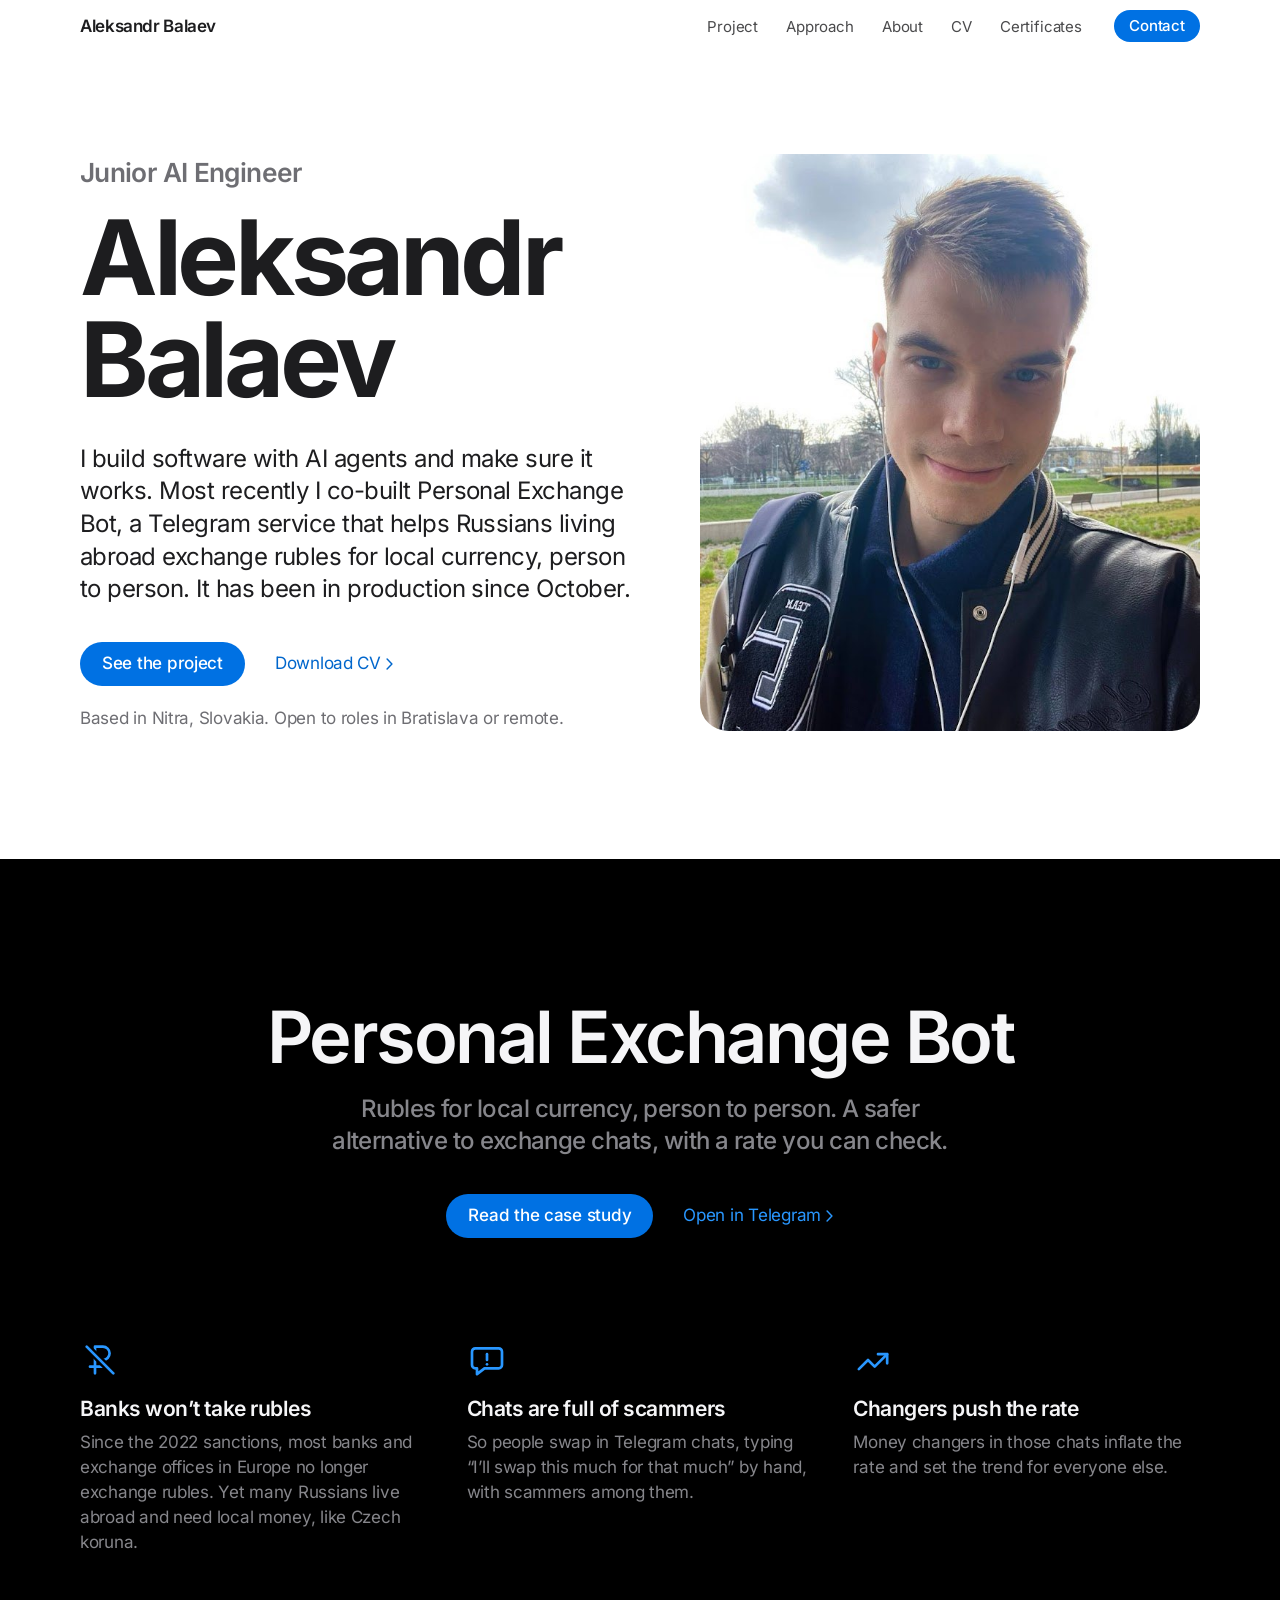
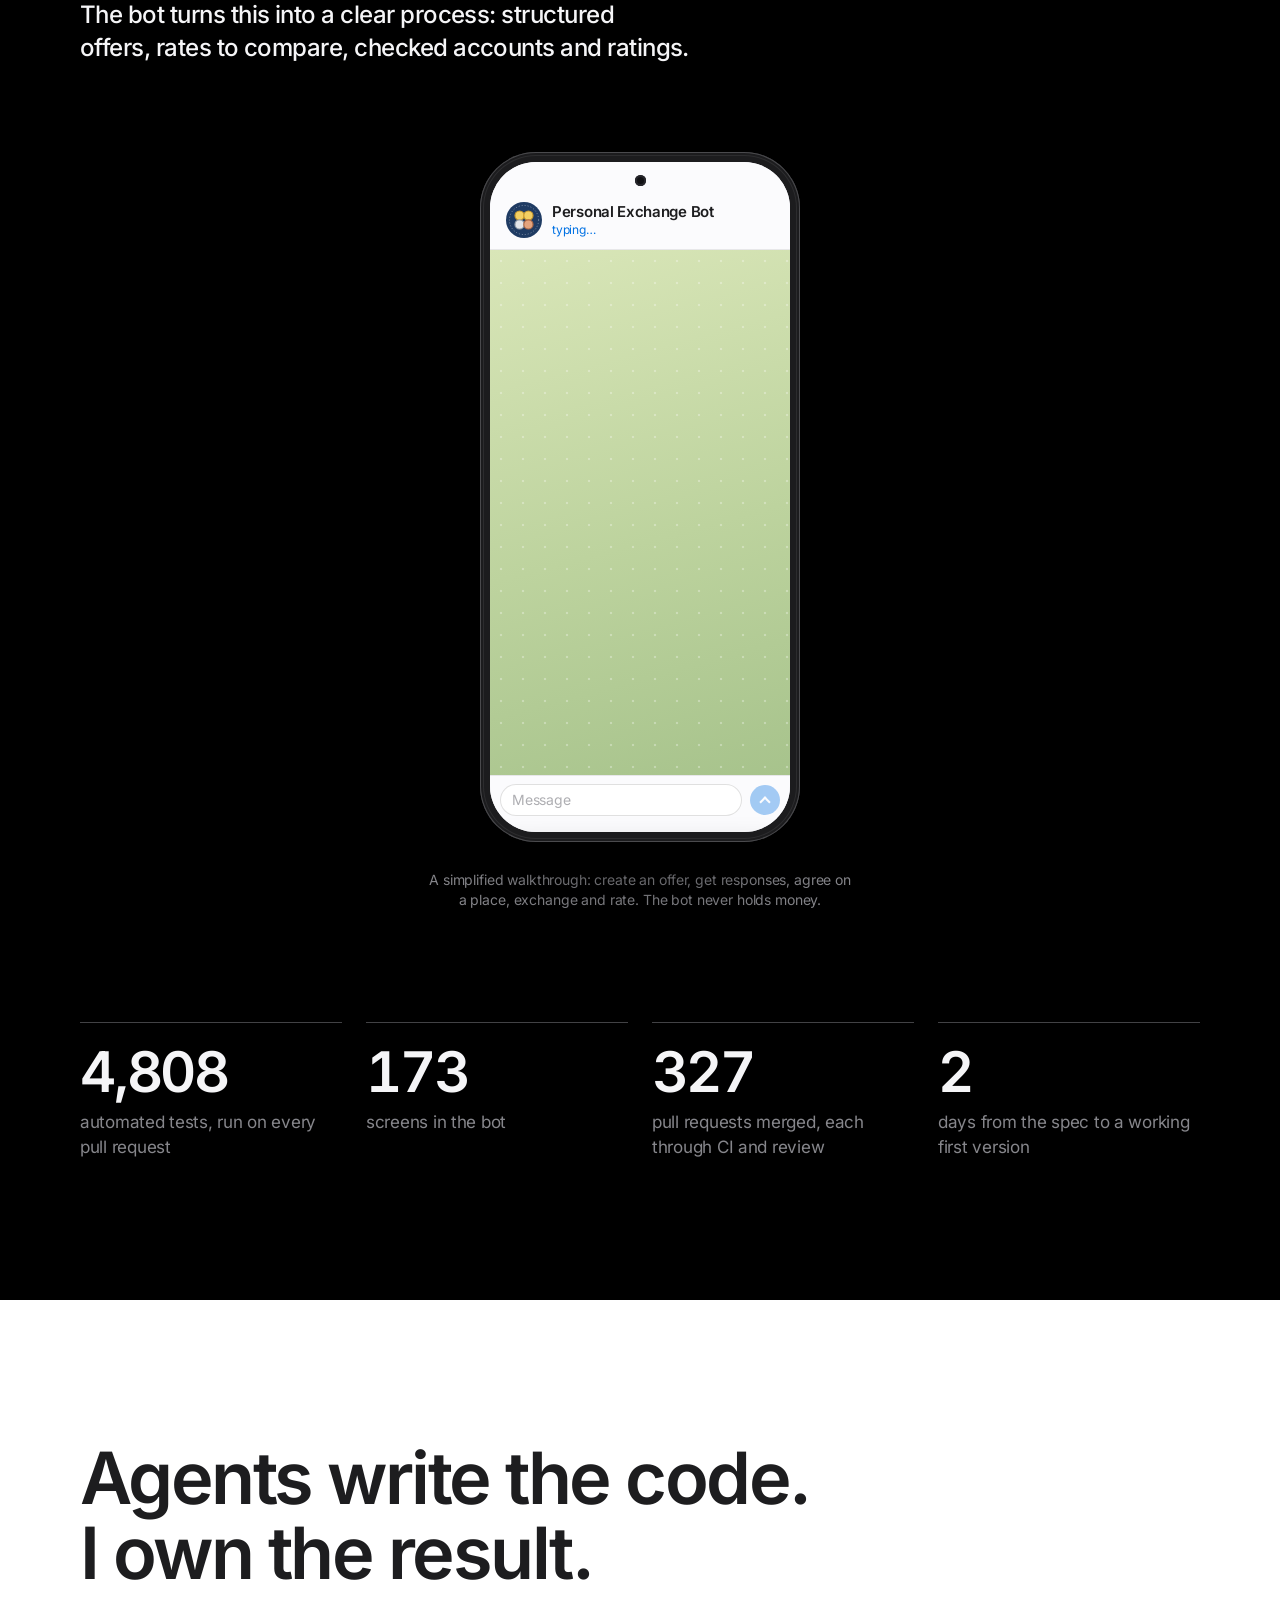
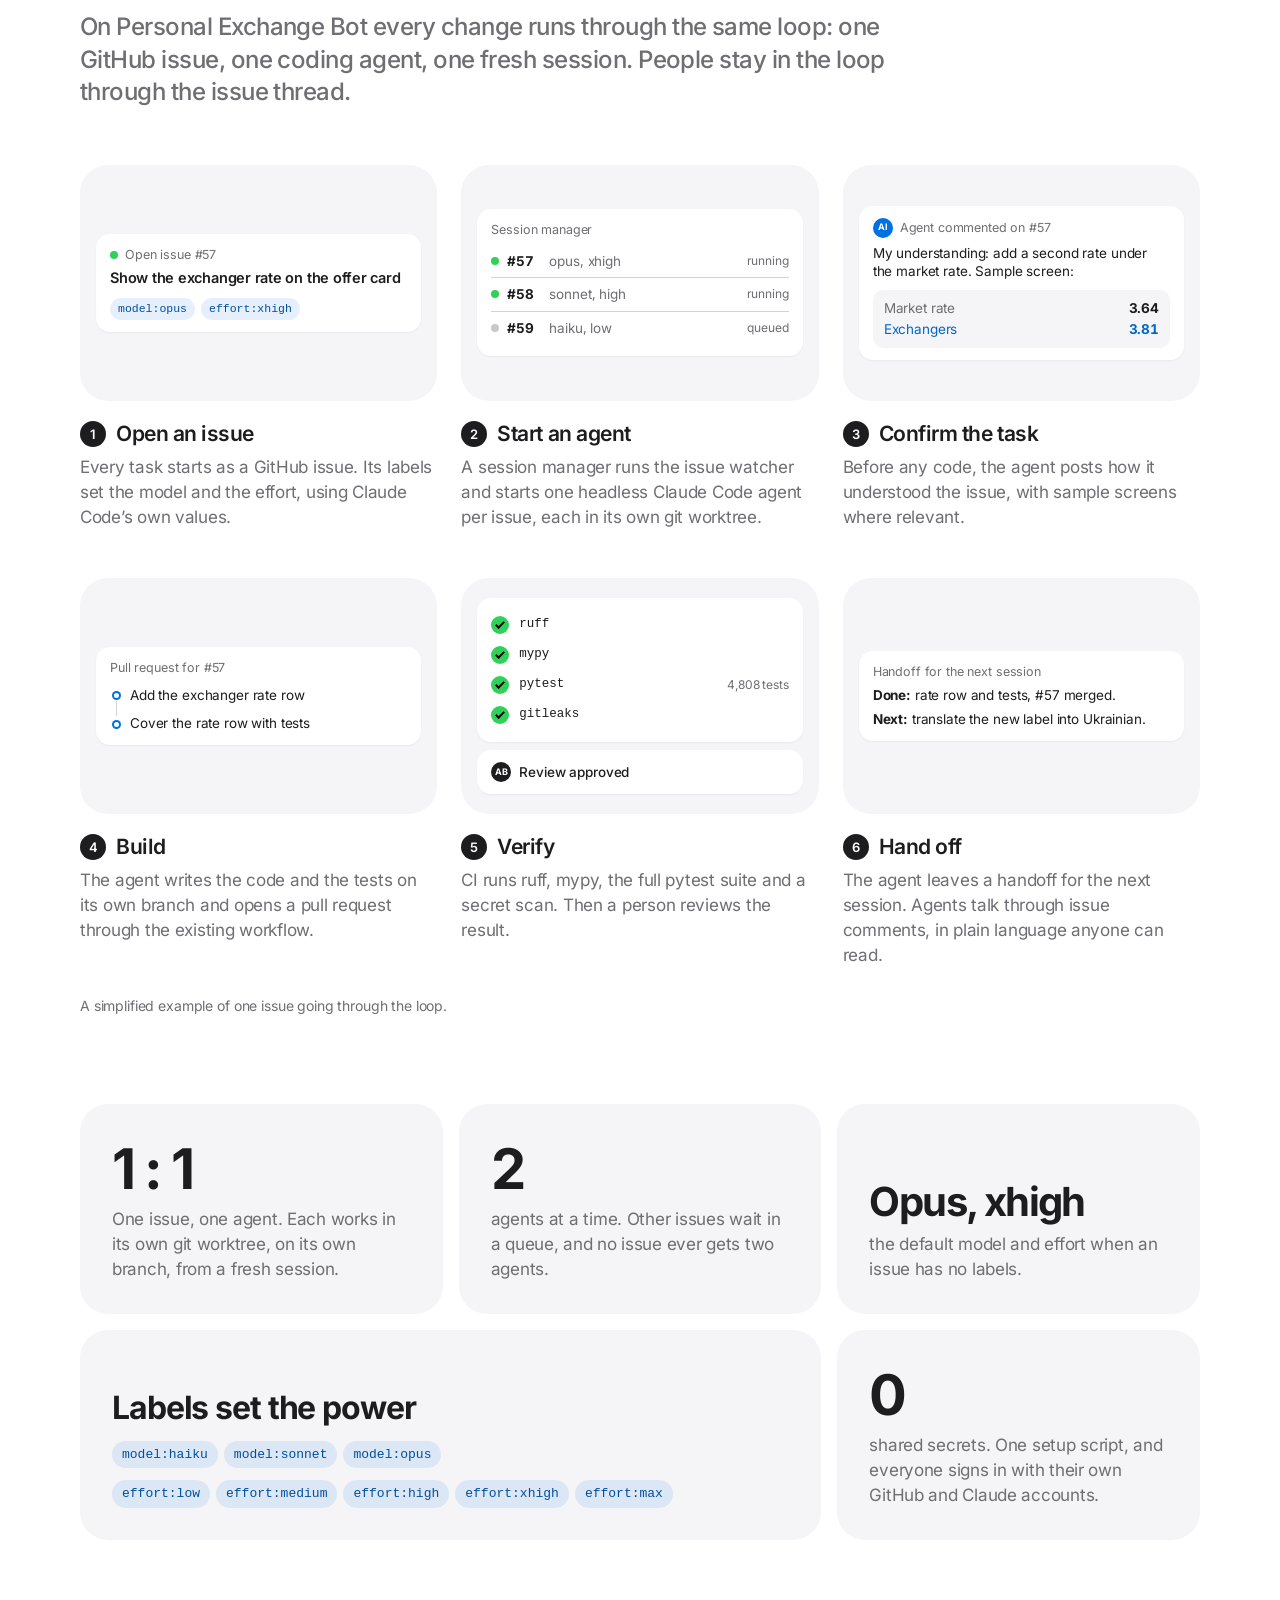
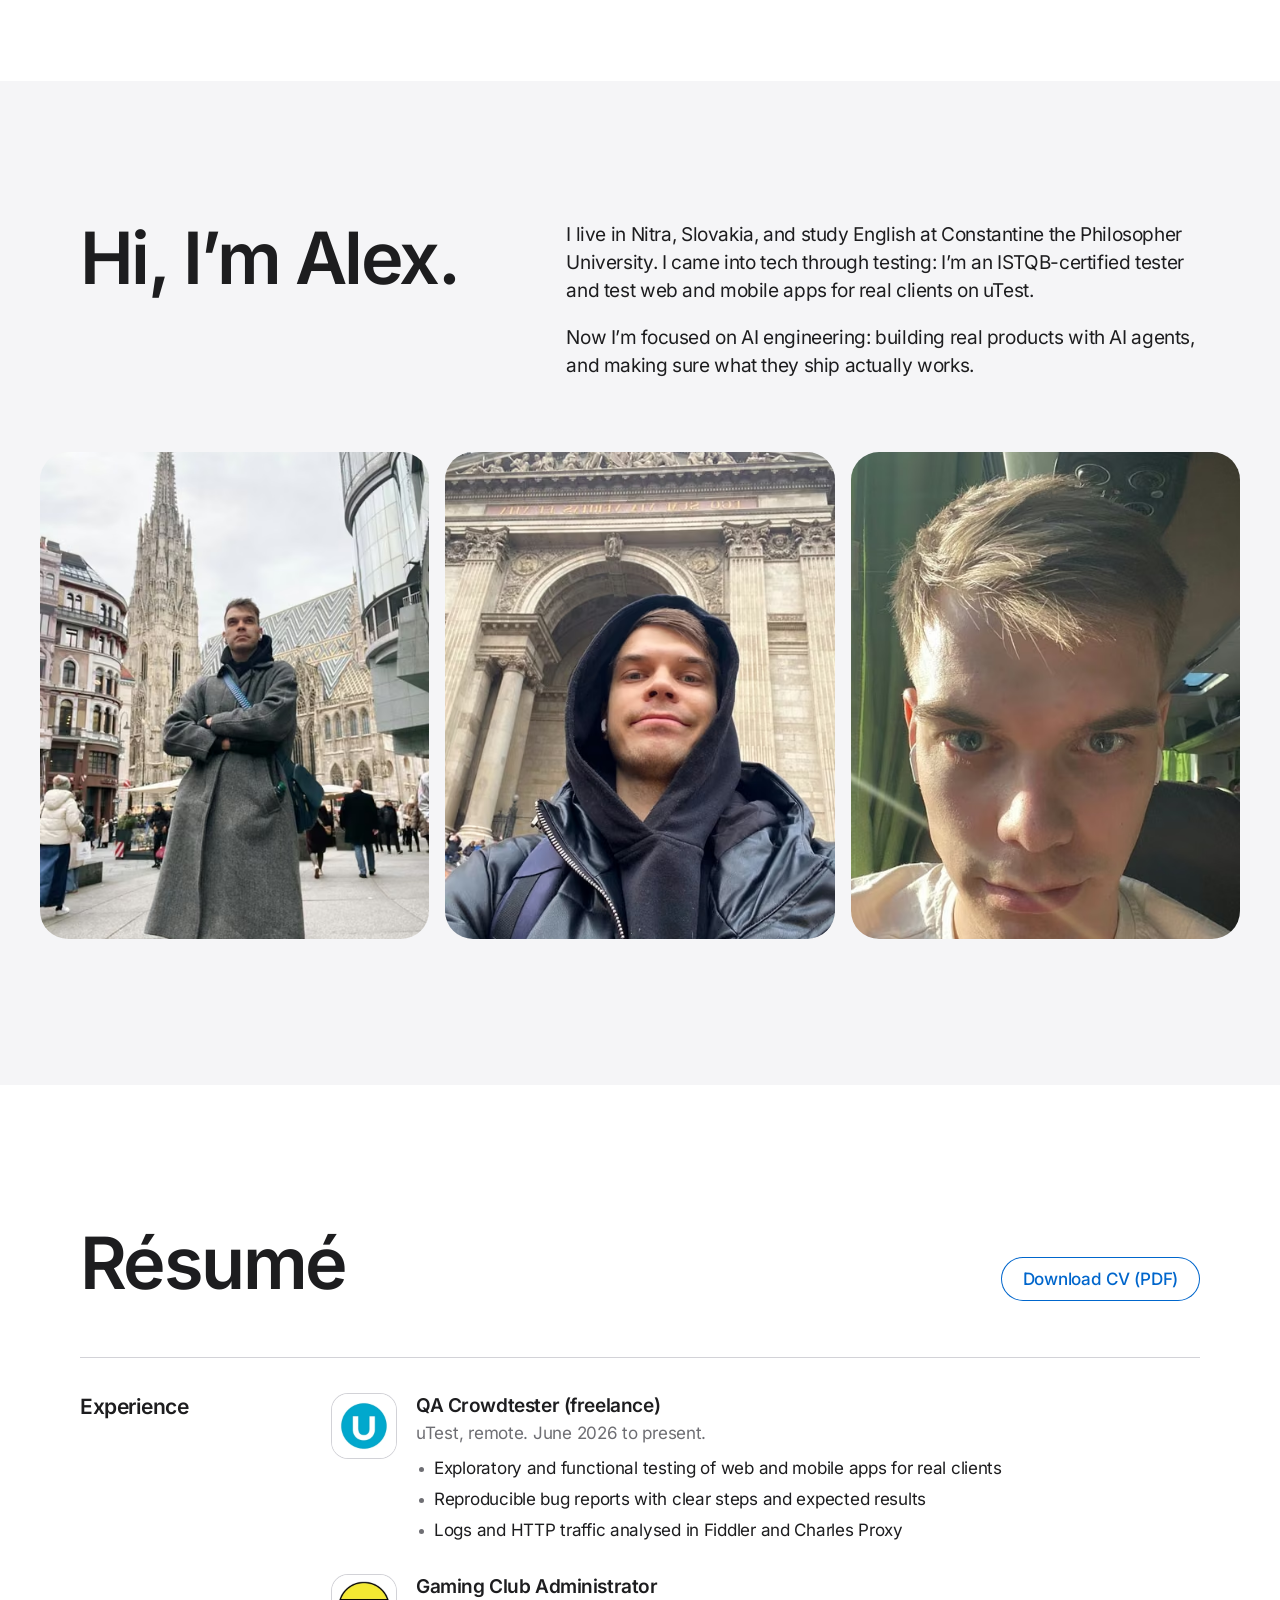
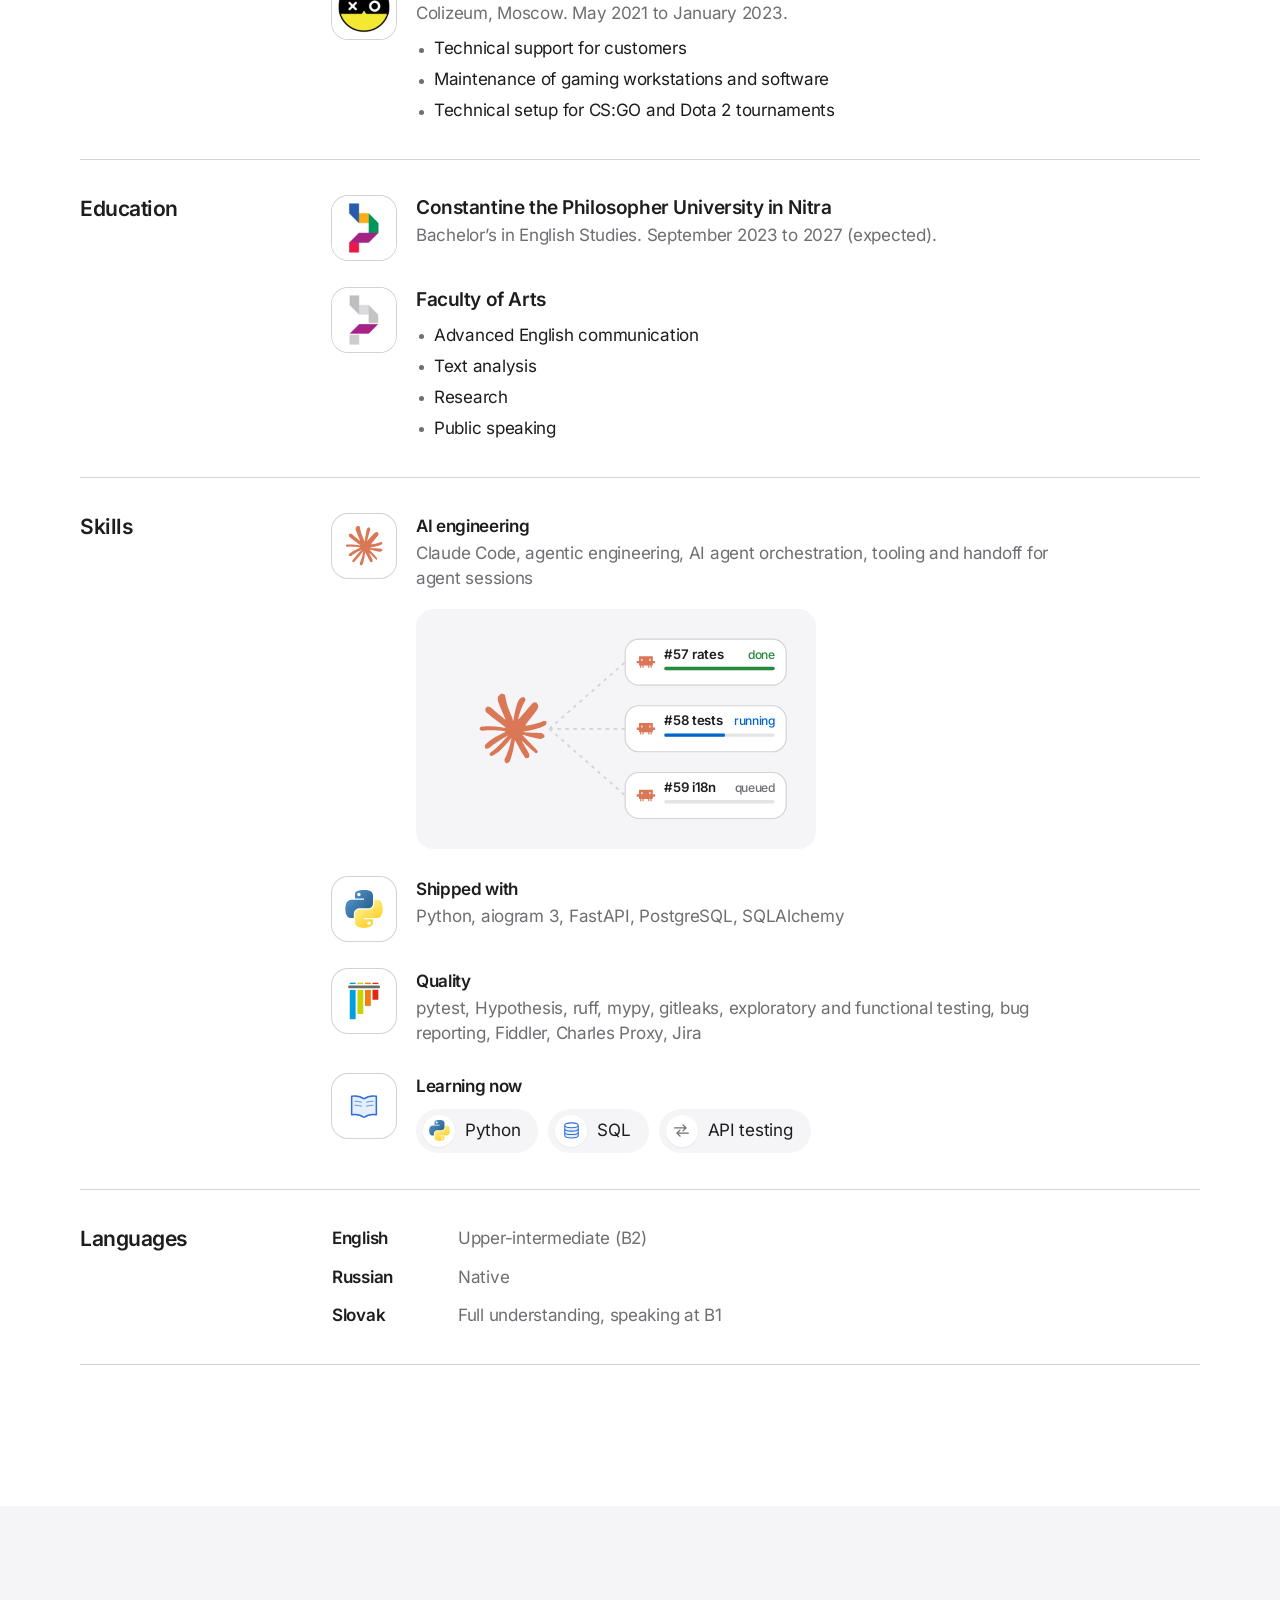
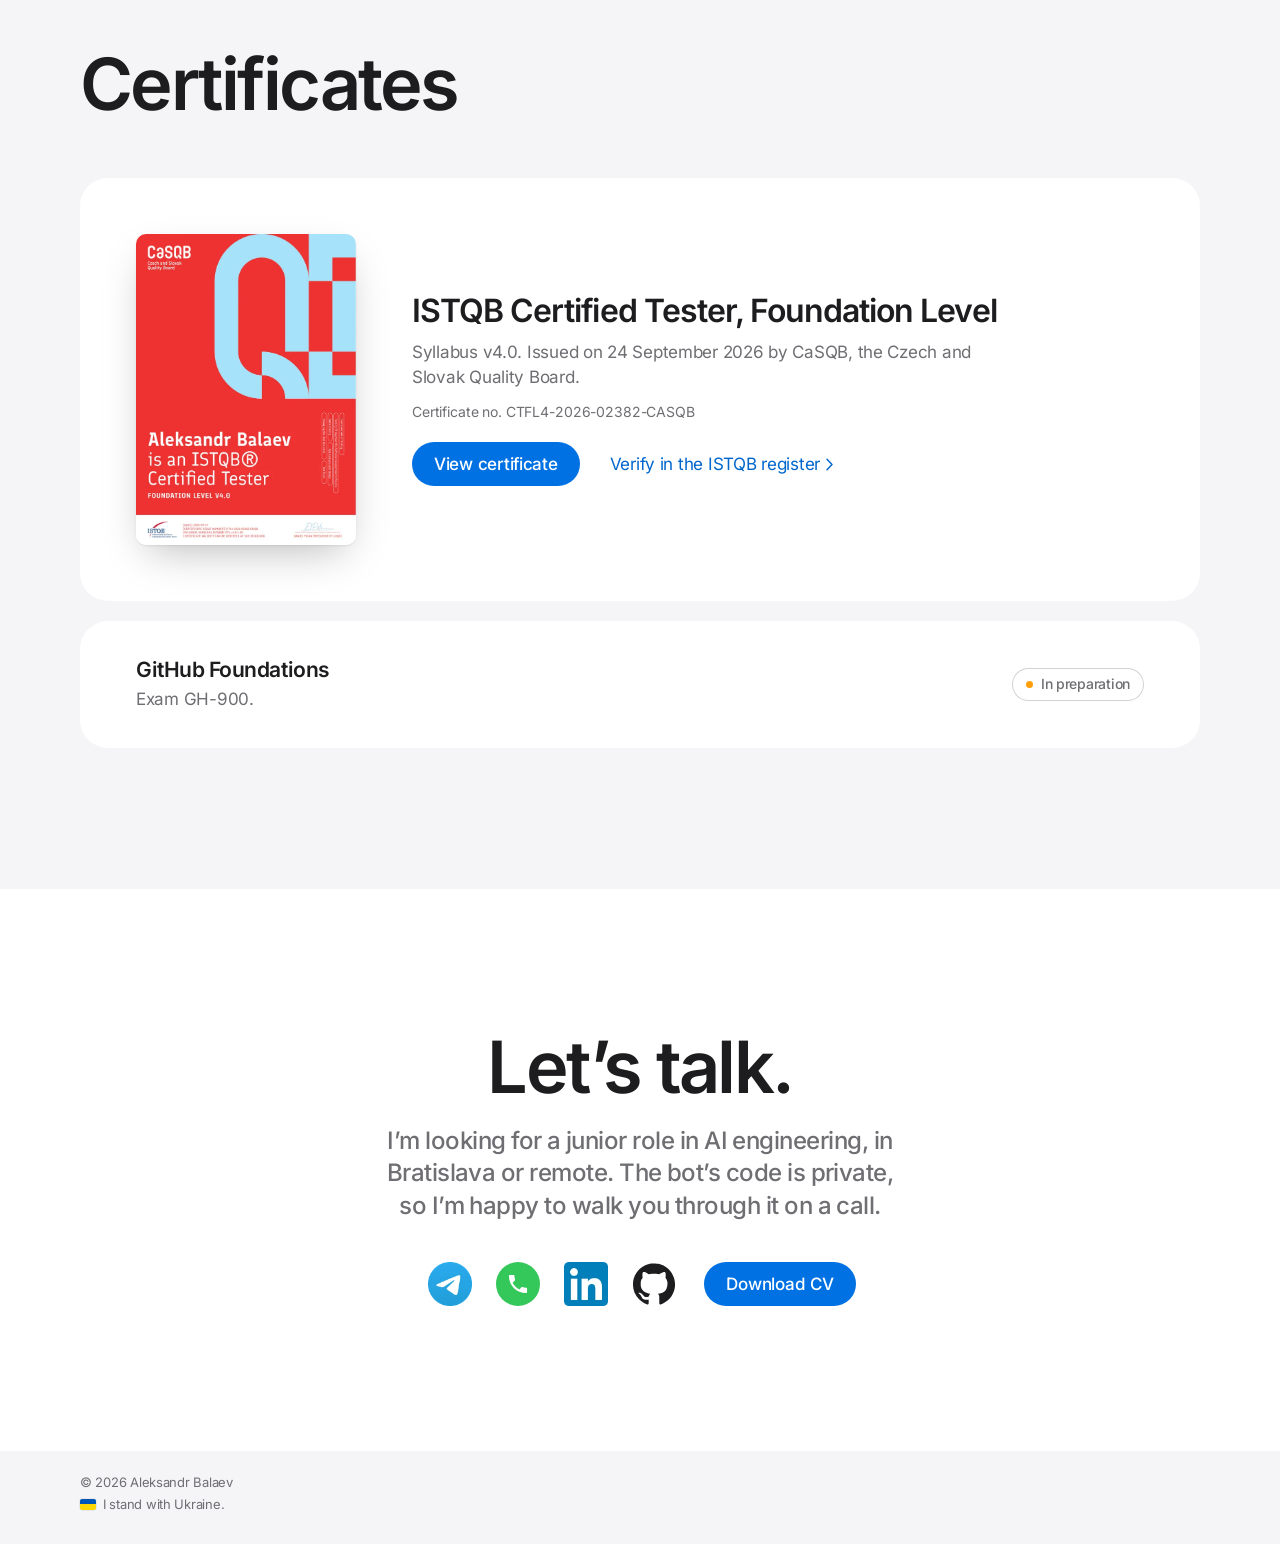
==== index.html @ 8d4176cb "Skills: the Claude spark moves like a living thing instead of spinning Both Claude marks in Skills (" ====
<!DOCTYPE html>
<html lang="en">
<head>
  <meta charset="utf-8">
  <meta name="viewport" content="width=device-width, initial-scale=1">
  <title>Aleksandr Balaev, Junior AI Engineer</title>
  <meta name="description" content="Junior AI engineer in Slovakia. I co-built Personal Exchange Bot with Claude Code agents: a Telegram service that helps Russians abroad exchange rubles person to person. 4,808 automated tests, live since October 2026.">
  <link rel="canonical" href="https://albalaeff.eu/">
  <meta name="google-site-verification" content="A9qtazPF3YLk-HEe4vmbMZ2I95Lkl0gNgaBMNCPV73c">
  <meta name="theme-color" content="#ffffff" media="(prefers-color-scheme: light)">
  <meta name="theme-color" content="#000000" media="(prefers-color-scheme: dark)">

  <meta property="og:type" content="profile">
  <meta property="og:site_name" content="Aleksandr Balaev">
  <meta property="og:title" content="Aleksandr Balaev, Junior AI Engineer">
  <meta property="og:description" content="I build software with AI agents and make sure it works. Featured: Personal Exchange Bot, co-built with Claude Code and in production since October 2026.">
  <meta property="og:url" content="https://albalaeff.eu/">
  <meta property="og:image" content="https://albalaeff.eu/assets/img/og.jpg">
  <meta property="og:image:width" content="1200">
  <meta property="og:image:height" content="630">
  <meta property="og:image:alt" content="Aleksandr Balaev, Junior AI Engineer">
  <meta property="profile:first_name" content="Aleksandr">
  <meta property="profile:last_name" content="Balaev">
  <meta name="twitter:card" content="summary_large_image">

  <link rel="icon" href="favicon.svg" type="image/svg+xml">
  <link rel="icon" href="favicon-32.png" sizes="32x32" type="image/png">
  <link rel="apple-touch-icon" href="apple-touch-icon.png">
  <link rel="stylesheet" href="assets/css/main.css?v=20261101-17">

  <script type="application/ld+json">
  {
    "@context": "https://schema.org",
    "@type": "Person",
    "name": "Aleksandr Balaev",
    "alternateName": ["albalaeff", "Alex Balaev"],
    "jobTitle": "Junior AI Engineer",
    "url": "https://albalaeff.eu/",
    "image": "https://albalaeff.eu/assets/img/portrait.jpg",
    "email": "mailto:alexalbalaeff@gmail.com",
    "telephone": "+421950704527",
    "address": { "@type": "PostalAddress", "addressLocality": "Nitra", "addressCountry": "SK" },
    "alumniOf": { "@type": "CollegeOrUniversity", "name": "Constantine the Philosopher University in Nitra" },
    "knowsLanguage": ["en", "ru", "sk"],
    "hasCredential": {
      "@type": "EducationalOccupationalCredential",
      "name": "ISTQB Certified Tester Foundation Level v4.0",
      "credentialCategory": "certificate",
      "recognizedBy": { "@type": "Organization", "name": "Czech and Slovak Quality Board (CaSQB)" }
    },
    "sameAs": [
      "https://t.me/albalaeff",
      "https://www.linkedin.com/in/albalaeff",
      "https://github.com/albalaeff"
    ]
  }
  </script>
  <script type="application/ld+json">
  {
    "@context": "https://schema.org",
    "@type": "WebSite",
    "name": "Aleksandr Balaev",
    "alternateName": ["albalaeff", "albalaeff.eu"],
    "url": "https://albalaeff.eu/"
  }
  </script>
</head>
<body>
  <a class="skip-link" href="#main">Skip to content</a>

  <nav class="nav" aria-label="Main">
    <div class="wrap nav__inner">
      <a class="nav__brand" href="#top">Aleksandr Balaev</a>
      <button class="nav__toggle" type="button" aria-expanded="false" aria-controls="nav-menu">
        <span></span><span></span>
        <b class="visually-hidden">Menu</b>
      </button>
      <div class="nav__menu" id="nav-menu">
        <ul class="nav__links">
          <li><a href="#project">Project</a></li>
          <li><a href="#approach">Approach</a></li>
          <li><a href="#about">About</a></li>
          <li><a href="#resume">CV</a></li>
          <li><a href="#certificates">Certificates</a></li>
        </ul>
        <a class="nav__cta" href="#contact">Contact</a>
      </div>
    </div>
  </nav>

  <main id="main">
    <!-- Hero -->
    <header class="hero" id="top">
      <div class="wrap hero__grid">
        <div class="hero__text">
          <p class="hero__role">Junior AI Engineer</p>
          <h1 class="display">Aleksandr<br>Balaev</h1>
          <p class="lead">I build software with AI agents and make sure it works. Most recently I co-built Personal Exchange Bot, a Telegram service that helps Russians living abroad exchange rubles for local currency, person to person. It has been in production since October.</p>
          <div class="actions">
            <a class="btn" href="#project">See the project</a>
            <a class="more" href="assets/docs/Aleksandr-Balaev-CV.pdf?v=20261101" type="application/pdf">Download CV</a>
          </div>
          <p class="hero__meta">Based in Nitra, Slovakia. Open to roles in Bratislava or remote.</p>
        </div>
        <figure class="hero__photo">
          <picture>
            <source media="(max-width: 879.98px)" type="image/avif" srcset="assets/img/portrait-phone.avif" width="640" height="640">
            <source media="(max-width: 879.98px)" type="image/webp" srcset="assets/img/portrait-phone.webp" width="640" height="640">
            <source media="(max-width: 879.98px)" srcset="assets/img/portrait-phone.jpg" width="640" height="640">
            <img src="assets/img/img-1213-20261101-173113.jpg" width="684" height="913" alt="Portrait of Aleksandr Balaev" fetchpriority="high">
          </picture>
        </figure>
      </div>
    </header>

    <!-- Featured project: the product stage -->
    <section class="section section--stage" id="project" aria-labelledby="project-title">
      <div class="wrap stage__head">
        <h2 class="h2" id="project-title">Personal Exchange Bot</h2>
        <p class="lead">Rubles for local currency, person to person. A safer alternative to exchange chats, with a rate you can check.</p>
        <div class="actions actions--center">
          <a class="btn" href="work/personal-exchange-bot.html">Read the case study</a>
          <a class="more" href="https://t.me/pfxybot" rel="noopener">Open in Telegram</a>
        </div>
      </div>

      <div class="wrap problem">
        <div class="problem__item">
          <svg class="icon" viewBox="0 0 24 24" aria-hidden="true"><path d="M9 20V4h4.75a4 4 0 0 1 0 8H9"/><path d="M6 16h8"/><path class="icon__knock" d="m4 4 16 16"/><path d="m4 4 16 16"/></svg>
          <h3 class="h3">Banks won’t take rubles</h3>
          <p>Since the 2022 sanctions, most banks and exchange offices in Europe no longer exchange rubles. Yet many Russians live abroad and need local money, like Czech koruna.</p>
        </div>
        <div class="problem__item">
          <svg class="icon" viewBox="0 0 24 24" aria-hidden="true"><path d="M5 5h14a2 2 0 0 1 2 2v8a2 2 0 0 1-2 2h-8.5L6 20.5V17H5a2 2 0 0 1-2-2V7a2 2 0 0 1 2-2z"/><path d="M12 8.5v3.5"/><path d="M12 14.6v.01"/></svg>
          <h3 class="h3">Chats are full of scammers</h3>
          <p>So people swap in Telegram chats, typing “I’ll swap this much for that much” by hand, with scammers among them.</p>
        </div>
        <div class="problem__item">
          <svg class="icon" viewBox="0 0 24 24" aria-hidden="true"><path d="m3.5 17.5 5.5-5.5 4 4 7.5-7.5"/><path d="M15 8.5h5.5V14"/></svg>
          <h3 class="h3">Changers push the rate</h3>
          <p>Money changers in those chats inflate the rate and set the trend for everyone else.</p>
        </div>
      </div>
      <p class="wrap problem__answer">The bot turns this into a clear process: structured offers, rates to compare, checked accounts and ratings.</p>

      <div class="demo">
        <div class="phone" role="img" aria-label="Animated walkthrough of Personal Exchange Bot: creating an offer for 50,000 rubles in Prague, getting two responses, choosing one, picking a meeting point on a map, confirming the exchange and rating the other person.">
          <div class="phone__screen" aria-hidden="true">
            <div class="phone__status"></div>
            <div class="chat-head">
              <div class="chat-head__avatar chat-head__avatar--coins"><svg viewBox="0 0 36 36" focusable="false"><circle cx="18" cy="18" r="18" fill="#1f3b63"/><circle cx="18" cy="18" r="14.6" fill="none" stroke="#fff" stroke-opacity=".5" stroke-width=".8" stroke-dasharray="1 2"/><g stroke-width="1.2"><circle cx="13.6" cy="13.6" r="4.6" fill="#f2cf63" stroke="#c99a2e"/><circle cx="22.4" cy="13.6" r="4.6" fill="#f2cf63" stroke="#c99a2e"/><circle cx="13.6" cy="22.4" r="4.6" fill="#e3e6ea" stroke="#9aa3ad"/><circle cx="22.4" cy="22.4" r="4.6" fill="#e3a37d" stroke="#b06a45"/></g></svg></div>
              <div>
                <p class="chat-head__name">Personal Exchange Bot</p>
                <p class="chat-head__sub">bot</p>
              </div>
            </div>
            <div class="chat" data-demo>
              <div class="msg msg--wide" data-step="bot">
                <p class="msg__title">Your offer is live in Prague</p>
                <dl class="offer">
                  <div><dt>You give</dt><dd>50,000 RUB</dd></div>
                  <div><dt>You get</dt><dd>13,500 CZK</dd></div>
                  <div><dt>Your rate</dt><dd>3.70</dd></div>
                  <div><dt>Market rate</dt><dd>3.64</dd></div>
                </dl>
              </div>
              <div class="msg msg--wide" data-step="bot">
                <p class="msg__title">2 responses</p>
                <ul class="replies">
                  <li><span>Dmitry <span class="replies__rating">★ 4.9</span></span><span class="replies__rate">3.70</span></li>
                  <li><span>Anna <span class="replies__rating">★ 5.0</span></span><span class="replies__rate">3.65</span></li>
                </ul>
                <div class="chips"><span class="chip">Dmitry</span><span class="chip">Anna</span></div>
              </div>
              <div class="msg msg--me" data-step="me">Anna, 3.65</div>
              <div class="msg msg--wide" data-step="bot">
                <p class="msg__title">Deal started with Anna</p>
                <p>Pick a place to meet.</p>
                <div class="map"><span class="map__pin"></span></div>
                <p class="msg__note">Wenceslas Square, today at 17:30</p>
              </div>
              <div class="msg msg--me" data-step="me">Got 13,700 CZK. Done!</div>
              <div class="msg msg--wide" data-step="bot">
                <p class="msg__title">Both sides confirmed</p>
                <p>How was the exchange with Anna?</p>
                <div class="chips chips--stars"><span class="chip">★</span><span class="chip">★</span><span class="chip">★</span><span class="chip">★</span><span class="chip">★</span></div>
              </div>
            </div>
          </div>
        </div>
        <div class="demo__caption">
          <p class="small">A simplified walkthrough: create an offer, get responses, agree on a place, exchange and rate. The bot never holds money.</p>
        </div>
      </div>

      <div class="wrap figures">
        <div class="figure">
          <p class="figure__num">4,808</p>
          <p class="figure__label">automated tests, run on every pull request</p>
        </div>
        <div class="figure">
          <p class="figure__num">173</p>
          <p class="figure__label">screens in the bot</p>
        </div>
        <div class="figure">
          <p class="figure__num">327</p>
          <p class="figure__label">pull requests merged, each through CI and review</p>
        </div>
        <div class="figure">
          <p class="figure__num">2</p>
          <p class="figure__label">days from the spec to a working first version</p>
        </div>
      </div>
    </section>

    <!-- Approach -->
    <section class="section" id="approach" aria-labelledby="approach-title">
      <div class="wrap">
        <div class="section-head">
          <h2 class="h2" id="approach-title">Agents write the code.<br>I own the result.</h2>
          <p class="lead">On Personal Exchange Bot every change runs through the same loop: one GitHub issue, one coding agent, one fresh session. People stay in the loop through the issue thread.</p>
        </div>

        <ol class="story flow">
          <li class="story__item">
            <div class="frame" aria-hidden="true">
              <div class="mini">
                <p class="mini__meta"><span class="state"></span>Open issue #57</p>
                <p class="mini__title">Show the exchanger rate on the offer card</p>
                <p class="labels"><code class="label">model:opus</code><code class="label">effort:xhigh</code></p>
              </div>
            </div>
            <h3 class="h3 story__title">Open an issue</h3>
            <p>Every task starts as a GitHub issue. Its labels set the model and the effort, using Claude Code’s own values.</p>
          </li>
          <li class="story__item">
            <div class="frame" aria-hidden="true">
              <div class="mini">
                <p class="mini__meta">Session manager</p>
                <div class="lanes">
                  <div class="lane"><span class="state"></span><b>#57</b><span>opus, xhigh</span><em>running</em></div>
                  <div class="lane"><span class="state"></span><b>#58</b><span>sonnet, high</span><em>running</em></div>
                  <div class="lane"><span class="state state--queued"></span><b>#59</b><span>haiku, low</span><em>queued</em></div>
                </div>
              </div>
            </div>
            <h3 class="h3 story__title">Start an agent</h3>
            <p>A session manager runs the issue watcher and starts one headless Claude Code agent per issue, each in its own git worktree.</p>
          </li>
          <li class="story__item">
            <div class="frame" aria-hidden="true">
              <div class="mini">
                <p class="mini__meta"><span class="avatar">AI</span>Agent commented on #57</p>
                <p class="mini__body">My understanding: add a second rate under the market rate. Sample screen:</p>
                <div class="sketch">
                  <div><span>Market rate</span><b>3.64</b></div>
                  <div class="sketch__new"><span>Exchangers</span><b>3.81</b></div>
                </div>
              </div>
            </div>
            <h3 class="h3 story__title">Confirm the task</h3>
            <p>Before any code, the agent posts how it understood the issue, with sample screens where relevant.</p>
          </li>
          <li class="story__item">
            <div class="frame" aria-hidden="true">
              <div class="mini">
                <p class="mini__meta">Pull request for #57</p>
                <ol class="commits">
                  <li>Add the exchanger rate row</li>
                  <li>Cover the rate row with tests</li>
                </ol>
              </div>
            </div>
            <h3 class="h3 story__title">Build</h3>
            <p>The agent writes the code and the tests on its own branch and opens a pull request through the existing workflow.</p>
          </li>
          <li class="story__item">
            <div class="frame" aria-hidden="true">
              <div class="mini">
                <ul class="mini-checks">
                  <li><span class="checks__ok"></span><b>ruff</b></li>
                  <li><span class="checks__ok"></span><b>mypy</b></li>
                  <li><span class="checks__ok"></span><b>pytest</b><em>4,808 tests</em></li>
                  <li><span class="checks__ok"></span><b>gitleaks</b></li>
                </ul>
              </div>
              <div class="mini mini--row"><span class="avatar avatar--person">AB</span>Review approved</div>
            </div>
            <h3 class="h3 story__title">Verify</h3>
            <p>CI runs ruff, mypy, the full pytest suite and a secret scan. Then a person reviews the result.</p>
          </li>
          <li class="story__item">
            <div class="frame" aria-hidden="true">
              <div class="mini">
                <p class="mini__meta">Handoff for the next session</p>
                <p class="mini__body"><b>Done:</b> rate row and tests, #57 merged.</p>
                <p class="mini__body"><b>Next:</b> translate the new label into Ukrainian.</p>
              </div>
            </div>
            <h3 class="h3 story__title">Hand off</h3>
            <p>The agent leaves a handoff for the next session. Agents talk through issue comments, in plain language anyone can read.</p>
          </li>
        </ol>
        <p class="flow__caption small">A simplified example of one issue going through the loop.</p>

        <div class="bento">
          <div class="tile">
            <p class="tile__big">1 : 1</p>
            <p>One issue, one agent. Each works in its own git worktree, on its own branch, from a fresh session.</p>
          </div>
          <div class="tile">
            <p class="tile__big">2</p>
            <p>agents at a time. Other issues wait in a queue, and no issue ever gets two agents.</p>
          </div>
          <div class="tile">
            <p class="tile__big tile__big--word">Opus, xhigh</p>
            <p>the default model and effort when an issue has no labels.</p>
          </div>
          <div class="tile tile--wide">
            <p class="tile__title">Labels set the power</p>
            <p class="labels"><code class="label">model:haiku</code><code class="label">model:sonnet</code><code class="label">model:opus</code></p>
            <p class="labels"><code class="label">effort:low</code><code class="label">effort:medium</code><code class="label">effort:high</code><code class="label">effort:xhigh</code><code class="label">effort:max</code></p>
          </div>
          <div class="tile">
            <p class="tile__big">0</p>
            <p>shared secrets. One setup script, and everyone signs in with their own GitHub and Claude accounts.</p>
          </div>
        </div>
      </div>
    </section>

    <!-- About -->
    <section class="section section--mist" id="about" aria-labelledby="about-title">
      <div class="wrap about">
        <h2 class="h2" id="about-title">Hi, I’m Alex.</h2>
        <div class="about__text">
          <p>I live in Nitra, Slovakia, and study English at Constantine the Philosopher University. I came into tech through testing: I’m an ISTQB-certified tester and test web and mobile apps for real clients on uTest.</p>
          <p>Now I’m focused on AI engineering: building real products with AI agents, and making sure what they ship actually works.</p>
        </div>
      </div>
      <div class="gallery gallery--bleed" data-carousel role="region" aria-label="Photos">
        <figure>
          <picture>
            <source type="image/avif" srcset="assets/img/vienna-480.avif 480w, assets/img/vienna.avif 719w" sizes="(min-width: 760px) 32vw, 82vw">
            <source type="image/webp" srcset="assets/img/vienna-480.webp 480w, assets/img/vienna.webp 719w" sizes="(min-width: 760px) 32vw, 82vw">
            <img src="assets/img/vienna.jpg" width="719" height="913" alt="Aleksandr in a grey coat on a Vienna street, St. Stephen’s Cathedral behind him" loading="lazy" decoding="async">
          </picture>
        </figure>
        <figure>
          <picture>
            <source type="image/avif" srcset="assets/img/budapest-480.avif 480w, assets/img/budapest.avif 685w" sizes="(min-width: 760px) 32vw, 82vw">
            <source type="image/webp" srcset="assets/img/budapest-480.webp 480w, assets/img/budapest.webp 685w" sizes="(min-width: 760px) 32vw, 82vw">
            <img src="assets/img/budapest.jpg" width="685" height="913" alt="Aleksandr in a black hood in front of St. Stephen’s Basilica in Budapest" loading="lazy" decoding="async">
          </picture>
        </figure>
        <figure>
          <picture>
            <source type="image/avif" srcset="assets/img/onroad-480.avif 480w, assets/img/onroad.avif 514w" sizes="(min-width: 760px) 32vw, 82vw">
            <source type="image/webp" srcset="assets/img/onroad-480.webp 480w, assets/img/onroad.webp 514w" sizes="(min-width: 760px) 32vw, 82vw">
            <img class="gallery__img--top" src="assets/img/onroad.jpg" width="514" height="913" alt="Aleksandr on a bus, sunlight across his face" loading="lazy" decoding="async">
          </picture>
        </figure>
      </div>
    </section>

    <!-- Résumé -->
    <section class="section" id="resume" aria-labelledby="resume-title">
      <div class="wrap">
        <div class="section-row">
          <h2 class="h2" id="resume-title">Résumé</h2>
          <a class="btn btn--ghost" href="assets/docs/Aleksandr-Balaev-CV.pdf?v=20261101" type="application/pdf">Download CV (PDF)</a>
        </div>
        <div class="specs">
          <section class="spec" aria-labelledby="spec-exp">
            <h3 class="spec__label" id="spec-exp">Experience</h3>
            <div>
              <article class="entry edu">
                <picture class="edu__logo">
                  <source type="image/webp" srcset="assets/img/utest-logo.webp">
                  <img src="assets/img/utest-logo.png" width="192" height="192" alt="uTest logo" loading="lazy" decoding="async">
                </picture>
                <div>
                <h4 class="entry__title">QA Crowdtester (freelance)</h4>
                <p class="entry__meta">uTest, remote. June 2026 to present.</p>
                <ul class="entry__list">
                  <li>Exploratory and functional testing of web and mobile apps for real clients</li>
                  <li>Reproducible bug reports with clear steps and expected results</li>
                  <li>Logs and HTTP traffic analysed in Fiddler and Charles Proxy</li>
                </ul>
                </div>
              </article>
              <article class="entry edu">
                <picture class="edu__logo">
                  <source type="image/webp" srcset="assets/img/colizeum-logo.webp">
                  <img src="assets/img/colizeum-logo.png" width="192" height="192" alt="Colizeum logo" loading="lazy" decoding="async">
                </picture>
                <div>
                <h4 class="entry__title">Gaming Club Administrator</h4>
                <p class="entry__meta">Colizeum, Moscow. May 2021 to January 2023.</p>
                <ul class="entry__list">
                  <li>Technical support for customers</li>
                  <li>Maintenance of gaming workstations and software</li>
                  <li>Technical setup for CS:GO and Dota 2 tournaments</li>
                </ul>
                </div>
              </article>
            </div>
          </section>

          <section class="spec" aria-labelledby="spec-edu">
            <h3 class="spec__label" id="spec-edu">Education</h3>
            <div>
              <div class="edu">
                <picture class="edu__logo">
                  <source type="image/webp" srcset="assets/img/ukf-logo.webp">
                  <img src="assets/img/ukf-logo.png" width="192" height="192" alt="Logo of Constantine the Philosopher University in Nitra" loading="lazy" decoding="async">
                </picture>
                <div>
                  <h4 class="entry__title">Constantine the Philosopher University in Nitra</h4>
                  <p class="entry__meta">Bachelor’s in English Studies. September 2023 to 2027 (expected).</p>
                </div>
              </div>
              <div class="edu edu--sub">
                <picture class="edu__logo">
                  <source type="image/webp" srcset="assets/img/ff-logo.webp">
                  <img src="assets/img/ff-logo.png" width="192" height="192" alt="Logo of the Faculty of Arts" loading="lazy" decoding="async">
                </picture>
                <div>
                  <h4 class="entry__title">Faculty of Arts</h4>
                  <ul class="entry__list">
                    <li>Advanced English communication</li>
                    <li>Text analysis</li>
                    <li>Research</li>
                    <li>Public speaking</li>
                  </ul>
                </div>
              </div>
            </div>
          </section>

          <section class="spec" aria-labelledby="spec-skills">
            <h3 class="spec__label" id="spec-skills">Skills</h3>
            <dl class="skillset">
              <div>
                <dt><span class="skill__logo" aria-hidden="true"><svg viewBox="0 0 128 128" focusable="false"><path data-spark fill="#d97757" d="m25.144 85.096 25.159-14.118.421-1.23-.421-.68h-1.23l-4.21-.26-14.377-.388-12.466-.518-12.078-.648-3.044-.648-2.85-3.755.292-1.879 2.558-1.716 3.659.324 8.095.55 12.143.842 8.807.519 13.05 1.36h2.072l.292-.842-.713-.518-.55-.519-12.564-8.516-13.6-9.002-7.123-5.18-3.853-2.623-1.943-2.461-.842-5.375 3.497-3.853 4.695.323 1.198.324 4.76 3.659 10.168 7.869 13.276 9.779 1.943 1.619.777-.55.097-.39-.875-1.457-7.22-13.049-7.707-13.276-3.432-5.504-.907-3.304c-.323-1.36-.55-2.492-.55-3.885L33.53.712 35.73 0l5.311.713 2.235 1.942 3.302 7.545 5.343 11.884 8.29 16.158 2.428 4.792 1.295 4.436.486 1.36h.842v-.777l.68-9.099 1.263-11.172 1.23-14.377.421-4.047L70.864 4.5l3.983-2.623 3.109 1.49 2.558 3.658-.356 2.364-1.522 9.876-2.979 15.478-1.943 10.362h1.133l1.296-1.295 5.245-6.962 8.808-11.01 3.886-4.37 4.533-4.825 2.914-2.3h5.505l4.047 6.023-1.813 6.218-5.666 7.188-4.696 6.087-6.735 9.067-4.21 7.253.39.583 1.003-.097 15.219-3.238 8.224-1.49 9.811-1.683 4.437 2.072.485 2.105-1.748 4.306-10.491 2.59-12.305 2.461-18.328 4.34-.226.162.259.323 8.257.778 3.53.194h8.645l16.093 1.198 4.21 2.784 2.525 3.4-.421 2.59-6.476 3.304-8.743-2.073-20.4-4.857-6.993-1.749h-.972v.583l5.829 5.7 10.685 9.649 13.373 12.434.68 3.076-1.716 2.429-1.813-.26-11.754-8.84-4.534-3.982-10.264-8.646h-.68v.907l2.364 3.465 12.499 18.78.647 5.764-.906 1.878-3.238 1.133-3.562-.647-7.318-10.265-7.545-11.56-6.087-10.361-.745.421-3.595 38.694-1.683 1.975-3.886 1.49-3.238-2.46-1.716-3.984 1.716-7.868 2.072-10.265 1.684-8.16 1.522-10.135.906-3.368-.064-.226-.745.097-7.642 10.492-11.624 15.704-9.197 9.843-2.201.875-3.82-1.976.355-3.53 2.137-3.14 12.726-16.19 7.674-10.038 4.954-5.796-.033-.842h-.29L22.066 98.987l-6.023.777-2.59-2.429.324-3.982 1.23-1.296 10.168-6.994Z"/></svg></span><span>AI engineering</span></dt>
                <dd>Claude Code, agentic engineering, AI agent orchestration, tooling and handoff for agent sessions</dd>
                <dd class="orch" data-anim aria-hidden="true">
                  <svg class="orch__svg" viewBox="0 0 320 184" focusable="false"><g class="orch__links"><path d="M102 92 168 34"/><path d="M102 92h66"/><path d="M102 92 168 150"/></g><circle class="orch__halo" cx="70" cy="92" r="34"/><g transform="translate(40 62) scale(.46875)"><path class="orch__spark" data-spark d="m25.144 85.096 25.159-14.118.421-1.23-.421-.68h-1.23l-4.21-.26-14.377-.388-12.466-.518-12.078-.648-3.044-.648-2.85-3.755.292-1.879 2.558-1.716 3.659.324 8.095.55 12.143.842 8.807.519 13.05 1.36h2.072l.292-.842-.713-.518-.55-.519-12.564-8.516-13.6-9.002-7.123-5.18-3.853-2.623-1.943-2.461-.842-5.375 3.497-3.853 4.695.323 1.198.324 4.76 3.659 10.168 7.869 13.276 9.779 1.943 1.619.777-.55.097-.39-.875-1.457-7.22-13.049-7.707-13.276-3.432-5.504-.907-3.304c-.323-1.36-.55-2.492-.55-3.885L33.53.712 35.73 0l5.311.713 2.235 1.942 3.302 7.545 5.343 11.884 8.29 16.158 2.428 4.792 1.295 4.436.486 1.36h.842v-.777l.68-9.099 1.263-11.172 1.23-14.377.421-4.047L70.864 4.5l3.983-2.623 3.109 1.49 2.558 3.658-.356 2.364-1.522 9.876-2.979 15.478-1.943 10.362h1.133l1.296-1.295 5.245-6.962 8.808-11.01 3.886-4.37 4.533-4.825 2.914-2.3h5.505l4.047 6.023-1.813 6.218-5.666 7.188-4.696 6.087-6.735 9.067-4.21 7.253.39.583 1.003-.097 15.219-3.238 8.224-1.49 9.811-1.683 4.437 2.072.485 2.105-1.748 4.306-10.491 2.59-12.305 2.461-18.328 4.34-.226.162.259.323 8.257.778 3.53.194h8.645l16.093 1.198 4.21 2.784 2.525 3.4-.421 2.59-6.476 3.304-8.743-2.073-20.4-4.857-6.993-1.749h-.972v.583l5.829 5.7 10.685 9.649 13.373 12.434.68 3.076-1.716 2.429-1.813-.26-11.754-8.84-4.534-3.982-10.264-8.646h-.68v.907l2.364 3.465 12.499 18.78.647 5.764-.906 1.878-3.238 1.133-3.562-.647-7.318-10.265-7.545-11.56-6.087-10.361-.745.421-3.595 38.694-1.683 1.975-3.886 1.49-3.238-2.46-1.716-3.984 1.716-7.868 2.072-10.265 1.684-8.16 1.522-10.135.906-3.368-.064-.226-.745.097-7.642 10.492-11.624 15.704-9.197 9.843-2.201.875-3.82-1.976.355-3.53 2.137-3.14 12.726-16.19 7.674-10.038 4.954-5.796-.033-.842h-.29L22.066 98.987l-6.023.777-2.59-2.429.324-3.982 1.23-1.296 10.168-6.994Z"/></g><g class="orch__agent orch__agent--1" style="--y: 34px; --d: 0s"><rect class="orch__card" x="168" y="14" width="140" height="40" rx="12"/><g transform="translate(178 26) scale(.125)"><path class="orch__bot" fill-rule="evenodd" d="M111.99 55.728H128v16.544h-16v16.15h-7.93V104H96V88.421h-7.93V104H80V88.421H48V104h-8.064V88.421H32V104h-8.07V88.421H16V72.267H0V55.733h16V24h95.99zm-79.99 0h7.936V40.544H32Zm56.053 0H96V40.544h-7.947z"/></g><text class="orch__name" x="202" y="31">#57 rates</text><text class="orch__state orch__state--queued" x="298" y="31">queued</text><text class="orch__state orch__state--running" x="298" y="31">running</text><text class="orch__state orch__state--done" x="298" y="31">done</text><rect class="orch__track" x="202" y="38" width="96" height="3" rx="1.5"/><rect class="orch__bar" x="202" y="38" width="96" height="3" rx="1.5"/><circle class="orch__go" r="3.5"/><circle class="orch__back" r="3.5"/></g><g class="orch__agent orch__agent--2" style="--y: 92px; --d: -2.333s"><rect class="orch__card" x="168" y="72" width="140" height="40" rx="12"/><g transform="translate(178 84) scale(.125)"><path class="orch__bot" fill-rule="evenodd" d="M111.99 55.728H128v16.544h-16v16.15h-7.93V104H96V88.421h-7.93V104H80V88.421H48V104h-8.064V88.421H32V104h-8.07V88.421H16V72.267H0V55.733h16V24h95.99zm-79.99 0h7.936V40.544H32Zm56.053 0H96V40.544h-7.947z"/></g><text class="orch__name" x="202" y="89">#58 tests</text><text class="orch__state orch__state--queued" x="298" y="89">queued</text><text class="orch__state orch__state--running" x="298" y="89">running</text><text class="orch__state orch__state--done" x="298" y="89">done</text><rect class="orch__track" x="202" y="96" width="96" height="3" rx="1.5"/><rect class="orch__bar" x="202" y="96" width="96" height="3" rx="1.5"/><circle class="orch__go" r="3.5"/><circle class="orch__back" r="3.5"/></g><g class="orch__agent orch__agent--3" style="--y: 150px; --d: -4.667s"><rect class="orch__card" x="168" y="130" width="140" height="40" rx="12"/><g transform="translate(178 142) scale(.125)"><path class="orch__bot" fill-rule="evenodd" d="M111.99 55.728H128v16.544h-16v16.15h-7.93V104H96V88.421h-7.93V104H80V88.421H48V104h-8.064V88.421H32V104h-8.07V88.421H16V72.267H0V55.733h16V24h95.99zm-79.99 0h7.936V40.544H32Zm56.053 0H96V40.544h-7.947z"/></g><text class="orch__name" x="202" y="147">#59 i18n</text><text class="orch__state orch__state--queued" x="298" y="147">queued</text><text class="orch__state orch__state--running" x="298" y="147">running</text><text class="orch__state orch__state--done" x="298" y="147">done</text><rect class="orch__track" x="202" y="154" width="96" height="3" rx="1.5"/><rect class="orch__bar" x="202" y="154" width="96" height="3" rx="1.5"/><circle class="orch__go" r="3.5"/><circle class="orch__back" r="3.5"/></g></svg>
                </dd>
              </div>
              <div>
                <dt><span class="skill__logo" aria-hidden="true"><svg viewBox="12 12 104 104" focusable="false"><linearGradient id="pyt-blue" gradientUnits="userSpaceOnUse" x1="70.252" y1="1237.476" x2="170.659" y2="1151.089" gradientTransform="matrix(.563 0 0 -.568 -29.215 707.817)"><stop offset="0" stop-color="#5A9FD4"/><stop offset="1" stop-color="#306998"/></linearGradient><linearGradient id="pyt-yellow" gradientUnits="userSpaceOnUse" x1="209.474" y1="1098.811" x2="173.62" y2="1149.537" gradientTransform="matrix(.563 0 0 -.568 -29.215 707.817)"><stop offset="0" stop-color="#FFD43B"/><stop offset="1" stop-color="#FFE873"/></linearGradient><path fill="url(#pyt-blue)" transform="translate(0 10.26)" d="M63.391 1.988c-4.222.02-8.252.379-11.8 1.007-10.45 1.846-12.346 5.71-12.346 12.837v9.411h24.693v3.137H29.977c-7.176 0-13.46 4.313-15.426 12.521-2.268 9.405-2.368 15.275 0 25.096 1.755 7.311 5.947 12.519 13.124 12.519h8.491V67.234c0-8.151 7.051-15.34 15.426-15.34h24.665c6.866 0 12.346-5.654 12.346-12.548V15.833c0-6.693-5.646-11.72-12.346-12.837-4.244-.706-8.645-1.027-12.866-1.008zM50.037 9.557c2.55 0 4.634 2.117 4.634 4.721 0 2.593-2.083 4.69-4.634 4.69-2.56 0-4.633-2.097-4.633-4.69-.001-2.604 2.073-4.721 4.633-4.721z"/><path fill="url(#pyt-yellow)" transform="translate(0 10.26)" d="M91.682 28.38v10.966c0 8.5-7.208 15.655-15.426 15.655H51.591c-6.756 0-12.346 5.783-12.346 12.549v23.515c0 6.691 5.818 10.628 12.346 12.547 7.816 2.297 15.312 2.713 24.665 0 6.216-1.801 12.346-5.423 12.346-12.547v-9.412H63.938v-3.138h37.012c7.176 0 9.852-5.005 12.348-12.519 2.578-7.735 2.467-15.174 0-25.096-1.774-7.145-5.161-12.521-12.348-12.521h-9.268zM77.809 87.927c2.561 0 4.634 2.097 4.634 4.692 0 2.602-2.074 4.719-4.634 4.719-2.55 0-4.633-2.117-4.633-4.719 0-2.595 2.083-4.692 4.633-4.692z"/></svg></span><span>Shipped with</span></dt>
                <dd>Python, aiogram 3, FastAPI, PostgreSQL, SQLAlchemy</dd>
              </div>
              <div>
                <dt><span class="skill__logo" aria-hidden="true"><svg viewBox="22 23 80 80" focusable="false"><path d="M31.512 30.398h61.304a3.006 3.006 0 010 6.012H31.512a3.007 3.007 0 01-3.004-3.004 3.008 3.008 0 013.004-3.008zm0 0" fill="#696969"/><path d="M32.047 24.32H44.37v2.844H32.047zm0 0" fill="#009fe3"/><path d="M48.168 24.32h12.324v2.844H48.168zm0 0" fill="#c7d302"/><path d="M64.07 24.32h12.328v2.844H64.07zm0 0" fill="#f07e16"/><path d="M79.91 24.32h12.324v2.844H79.91zm0 15.22h12.324v20.835H79.91zm0 0" fill="#df2815"/><path d="M64.07 39.54h12.352v33.847H64.07zm0 0" fill="#f07e16"/><path d="M48.168 39.54h12.324v50.698H48.168zm0 0" fill="#c7d302"/><path d="M32.047 39.54H44.37v61.792H32.047zm0 0" fill="#009fe3"/></svg></span><span>Quality</span></dt>
                <dd>pytest, Hypothesis, ruff, mypy, gitleaks, exploratory and functional testing, bug reporting, Fiddler, Charles Proxy, Jira</dd>
              </div>
              <div>
                <dt><span class="skill__logo" aria-hidden="true"><svg class="book" viewBox="0 0 40 40" focusable="false"><path class="book__page" d="M20 12.5c-3.4-2.6-8-3.6-13-2.8v19.6c5-.8 9.6.2 13 2.8"/><path class="book__page" d="M20 12.5c3.4-2.6 8-3.6 13-2.8v19.6c-5-.8-9.6.2-13 2.8"/><path class="book__lines" d="M10.5 15.2c2.5-.3 4.8 0 6.6.8M10.5 19.4c2.5-.3 4.8 0 6.6.8M23 16c1.8-.8 4.1-1.1 6.6-.8M23 20.2c1.8-.8 4.1-1.1 6.6-.8"/></svg></span><span>Learning now</span></dt>
                <dd>
                  <ul class="techs" data-anim>
                    <li class="tech"><span class="tech__logo tech__logo--python" aria-hidden="true"><svg viewBox="12 12 104 104" focusable="false"><linearGradient id="py-blue" gradientUnits="userSpaceOnUse" x1="70.252" y1="1237.476" x2="170.659" y2="1151.089" gradientTransform="matrix(.563 0 0 -.568 -29.215 707.817)"><stop offset="0" stop-color="#5A9FD4"/><stop offset="1" stop-color="#306998"/></linearGradient><linearGradient id="py-yellow" gradientUnits="userSpaceOnUse" x1="209.474" y1="1098.811" x2="173.62" y2="1149.537" gradientTransform="matrix(.563 0 0 -.568 -29.215 707.817)"><stop offset="0" stop-color="#FFD43B"/><stop offset="1" stop-color="#FFE873"/></linearGradient><path class="py__blue" fill="url(#py-blue)" transform="translate(0 10.26)" d="M63.391 1.988c-4.222.02-8.252.379-11.8 1.007-10.45 1.846-12.346 5.71-12.346 12.837v9.411h24.693v3.137H29.977c-7.176 0-13.46 4.313-15.426 12.521-2.268 9.405-2.368 15.275 0 25.096 1.755 7.311 5.947 12.519 13.124 12.519h8.491V67.234c0-8.151 7.051-15.34 15.426-15.34h24.665c6.866 0 12.346-5.654 12.346-12.548V15.833c0-6.693-5.646-11.72-12.346-12.837-4.244-.706-8.645-1.027-12.866-1.008zM50.037 9.557c2.55 0 4.634 2.117 4.634 4.721 0 2.593-2.083 4.69-4.634 4.69-2.56 0-4.633-2.097-4.633-4.69-.001-2.604 2.073-4.721 4.633-4.721z"/><path class="py__yellow" fill="url(#py-yellow)" transform="translate(0 10.26)" d="M91.682 28.38v10.966c0 8.5-7.208 15.655-15.426 15.655H51.591c-6.756 0-12.346 5.783-12.346 12.549v23.515c0 6.691 5.818 10.628 12.346 12.547 7.816 2.297 15.312 2.713 24.665 0 6.216-1.801 12.346-5.423 12.346-12.547v-9.412H63.938v-3.138h37.012c7.176 0 9.852-5.005 12.348-12.519 2.578-7.735 2.467-15.174 0-25.096-1.774-7.145-5.161-12.521-12.348-12.521h-9.268zM77.809 87.927c2.561 0 4.634 2.097 4.634 4.692 0 2.602-2.074 4.719-4.634 4.719-2.55 0-4.633-2.117-4.633-4.719 0-2.595 2.083-4.692 4.633-4.692z"/></svg></span><span>Python</span></li>
                    <li class="tech"><span class="tech__logo tech__logo--sql" aria-hidden="true"><svg viewBox="0 0 28 28" focusable="false"><path class="db__row db__row--3" d="M5 16.2v4.6c0 1.8 4 3.2 9 3.2s9-1.4 9-3.2v-4.6"/><path class="db__row db__row--2" d="M5 11.6v4.6c0 1.8 4 3.2 9 3.2s9-1.4 9-3.2v-4.6"/><path class="db__row db__row--1" d="M5 7v4.6c0 1.8 4 3.2 9 3.2s9-1.4 9-3.2V7"/><ellipse class="db__top" cx="14" cy="7" rx="9" ry="3.2"/></svg></span><span>SQL</span></li>
                    <li class="tech"><span class="tech__logo tech__logo--api" aria-hidden="true"><svg viewBox="0 0 28 28" focusable="false"><path class="api__out" d="M5 10.5h15m-4-4 4 4-4 4"/><path class="api__in" d="M23 17.5H8m4-4-4 4 4 4"/></svg></span><span>API testing</span></li>
                  </ul>
                </dd>
              </div>
            </dl>
          </section>

          <section class="spec" aria-labelledby="spec-lang">
            <h3 class="spec__label" id="spec-lang">Languages</h3>
            <dl class="langs">
              <div><dt>English</dt><dd>Upper-intermediate (B2)</dd></div>
              <div><dt>Russian</dt><dd>Native</dd></div>
              <div><dt>Slovak</dt><dd>Full understanding, speaking at B1</dd></div>
            </dl>
          </section>
        </div>
      </div>
    </section>

    <!-- Certificates -->
    <section class="section section--mist" id="certificates" aria-labelledby="cert-title">
      <div class="wrap">
        <h2 class="h2" id="cert-title">Certificates</h2>
        <div class="certs">
          <article class="cert cert--feature">
            <a class="cert__thumb" href="assets/docs/ISTQB-CTFL-v4-Aleksandr-Balaev.pdf" aria-label="Open the ISTQB certificate (PDF)">
              <picture>
                <source type="image/webp" srcset="assets/img/istqb-certificate.webp">
                <img src="assets/img/istqb-certificate.jpg" width="640" height="905" alt="" loading="lazy" decoding="async">
              </picture>
            </a>
            <div>
              <h3 class="cert__title">ISTQB Certified Tester, Foundation Level</h3>
              <p class="cert__text">Syllabus v4.0. Issued on 24 September 2026 by CaSQB, the Czech and Slovak Quality Board.</p>
              <p class="cert__id small">Certificate no. CTFL4-2026-02382-CASQB</p>
              <div class="actions">
                <a class="btn" href="assets/docs/ISTQB-CTFL-v4-Aleksandr-Balaev.pdf">View certificate</a>
                <a class="more" href="https://scr.istqb.org/" rel="noopener">Verify in the ISTQB register</a>
              </div>
            </div>
          </article>
          <article class="cert cert--pending">
            <div>
              <h3 class="h3">GitHub Foundations</h3>
              <p class="cert__text">Exam GH-900.</p>
            </div>
            <span class="status">In preparation</span>
          </article>
        </div>
      </div>
    </section>

    <!-- Contact -->
    <section class="section contact" id="contact" aria-labelledby="contact-title">
      <div class="wrap wrap--narrow">
        <h2 class="h2" id="contact-title">Let’s talk.</h2>
        <p class="lead">I’m looking for a junior role in AI engineering, in Bratislava or remote. The bot’s code is private, so I’m happy to walk you through it on a call.</p>
        <div class="actions actions--center contact__links">
          <a class="social" href="https://t.me/albalaeff" rel="noopener" aria-label="Telegram: @albalaeff" title="Telegram"><img src="assets/img/telegram-logo.webp" width="48" height="48" alt="" decoding="async"></a>
          <a class="social social--phone" href="tel:+421950704527" aria-label="Phone: +421 950 704 527" title="+421 950 704 527"><svg viewBox="0 0 48 48" aria-hidden="true" focusable="false"><circle cx="24" cy="24" r="24" fill="#34c759"/><path fill="#fff" transform="translate(10.8 10.8) scale(1.1)" d="M6.6 10.8c1.4 2.8 3.8 5.1 6.6 6.6l2.2-2.2c.3-.3.7-.4 1-.2 1.1.4 2.3.6 3.6.6.6 0 1 .4 1 1V20c0 .6-.4 1-1 1C10.6 21 3 13.4 3 4c0-.6.4-1 1-1h3.5c.6 0 1 .4 1 1 0 1.3.2 2.5.6 3.6.1.3 0 .7-.2 1L6.6 10.8z"/></svg></a>
          <a class="social" href="https://www.linkedin.com/in/albalaeff" rel="noopener" aria-label="LinkedIn" title="LinkedIn"><img src="assets/img/linkedin-logo.webp" width="48" height="48" alt="" decoding="async"></a>
          <a class="social social--github" href="https://github.com/albalaeff" rel="noopener" aria-label="GitHub" title="GitHub"><svg viewBox="0 0 240 240" aria-hidden="true" focusable="false"><path transform="translate(0 240) scale(.1 -.1)" d="M970 2301 c-305 -68 -555 -237 -727 -493 -301 -451 -241 -1056 143 -1442 115 -116 290 -228 422 -271 49 -16 55 -16 77 -1 24 16 25 20 25 135 l0 118 -88 -5 c-103 -5 -183 13 -231 54 -17 14 -50 62 -73 106 -38 74 -66 108 -144 177 -26 23 -27 24 -9 37 43 32 130 1 185 -65 96 -117 133 -148 188 -160 49 -10 94 -6 162 14 9 3 21 24 27 48 6 23 22 58 35 77 l24 35 -81 16 c-170 35 -275 96 -344 200 -64 96 -85 179 -86 334 0 146 16 206 79 288 28 36 31 47 23 68 -15 36 -11 188 5 234 13 34 20 40 47 43 45 5 129 -24 214 -72 l73 -42 64 15 c91 21 364 20 446 0 l62 -16 58 35 c77 46 175 82 224 82 39 0 39 -1 55 -52 17 -59 20 -166 5 -217 -8 -30 -6 -39 16 -68 109 -144 121 -383 29 -579 -62 -129 -193 -219 -369 -252 l-84 -16 31 -55 32 -56 3 -223 4 -223 25 -16 c23 -15 28 -15 76 2 80 27 217 101 292 158 446 334 590 933 343 1431 -145 293 -419 518 -733 602 -137 36 -395 44 -525 15z"/></svg></a>
          <a class="btn contact__cv" href="assets/docs/Aleksandr-Balaev-CV.pdf?v=20261101" type="application/pdf">Download CV</a>
        </div>
      </div>
    </section>
  </main>

  <footer class="footer">
    <div class="wrap footer__inner">
      <div class="footer__about">
        <p>© 2026 Aleksandr Balaev</p>
        <p class="footer__ua"><span class="flag-ua" aria-hidden="true"></span>I stand with Ukraine.</p>
      </div>
    </div>
  </footer>

  <script src="assets/js/main.js?v=20261101-12" defer></script>
</body>
</html>
---- assets/css/main.css ----
/* ==========================================================================
   Aleksandr Balaev — personal site
   Design language: Apple Human Interface Guidelines for the web.
   One family (SF Pro via the system stack, Inter as the cross-platform
   fallback), generous whitespace, black product stage, Tech Specs résumé.
   ========================================================================== */

/* ---------- Font (used only where SF Pro is not available) ---------- */
@font-face {
  font-family: "InterVariable";
  src: url("../fonts/inter-var-latin.woff2") format("woff2");
  font-weight: 100 900;
  font-style: normal;
  font-display: swap;
  unicode-range: U+0000-00FF, U+0131, U+0152-0153, U+02BB-02BC, U+02C6, U+02DA,
    U+02DC, U+0304, U+0308, U+0329, U+2000-206F, U+20AC, U+2122, U+2191, U+2193,
    U+2212, U+2215, U+2605, U+FEFF, U+FFFD;
}

/* ---------- Tokens ---------- */
:root {
  color-scheme: light dark;

  --paper: #ffffff;
  --mist: #f5f5f7;
  --ink: #1d1d1f;
  --graphite: #6e6e73;
  --hairline: #d2d2d7;
  --blue: #0071e3;
  --blue-hover: #0077ed;
  --link: #0066cc;
  --focus: #0071e3;
  --stage: #000000;
  --stage-ink: #f5f5f7;
  --stage-graphite: #86868b;
  --stage-link: #2997ff;
  --nav-bg: rgba(255, 255, 255, 0.72);
  --nav-line: rgba(0, 0, 0, 0.1);
  --card: #ffffff;
  --raised: #ffffff;
  --label-ink: #004f9e;

  --font: -apple-system, BlinkMacSystemFont, "InterVariable", system-ui,
    "Segoe UI", Roboto, "Helvetica Neue", Arial, sans-serif;

  --max: 1120px;
  --gutter: clamp(22px, 4vw, 40px);
  --section-pad: clamp(88px, 11vw, 150px);
  --radius-l: 28px;
  --radius-m: 18px;
}

@media (prefers-color-scheme: dark) {
  :root {
    --paper: #000000;
    --mist: #161617;
    --ink: #f5f5f7;
    --graphite: #a1a1a6;
    --hairline: #424245;
    --link: #2997ff;
    --focus: #2997ff;
    --nav-bg: rgba(22, 22, 23, 0.72);
    --nav-line: rgba(255, 255, 255, 0.12);
    --card: #000000;
    --raised: #2c2c2e;
    --label-ink: #8cc4ff;
  }
}

/* ---------- Base ---------- */
*,
*::before,
*::after {
  box-sizing: border-box;
}

html {
  -webkit-text-size-adjust: 100%;
  text-size-adjust: 100%;
  scroll-padding-top: 64px;
}

@media (prefers-reduced-motion: no-preference) {
  html {
    scroll-behavior: smooth;
  }
}

body {
  margin: 0;
  background: var(--paper);
  color: var(--ink);
  font-family: var(--font);
  font-size: 1.0625rem;
  line-height: 1.47;
  letter-spacing: -0.016em;
  font-synthesis-weight: none;
  -webkit-font-smoothing: antialiased;
  -moz-osx-font-smoothing: grayscale;
  text-rendering: optimizeLegibility;
}

body.is-locked {
  overflow: hidden;
}

h1,
h2,
h3,
h4,
p,
ol,
ul,
dl,
dd,
figure,
blockquote {
  margin: 0;
}

ul,
ol {
  padding: 0;
  list-style: none;
}

img {
  display: block;
  max-width: 100%;
  height: auto;
}

a {
  color: var(--link);
  text-decoration: none;
}

a:hover {
  text-decoration: underline;
  text-underline-offset: 0.18em;
}

:focus-visible {
  outline: 2px solid var(--focus);
  outline-offset: 3px;
  border-radius: 6px;
}

button {
  font: inherit;
  letter-spacing: inherit;
  color: inherit;
}

.visually-hidden {
  position: absolute !important;
  width: 1px;
  height: 1px;
  padding: 0;
  margin: -1px;
  overflow: hidden;
  clip: rect(0 0 0 0);
  white-space: nowrap;
  border: 0;
}

.skip-link {
  position: absolute;
  left: 12px;
  top: -60px;
  z-index: 100;
  padding: 10px 16px;
  border-radius: 980px;
  background: var(--blue);
  color: #fff;
  font-size: 0.875rem;
}

.skip-link:focus {
  top: 8px;
  text-decoration: none;
}

/* ---------- Layout ---------- */
.wrap {
  width: min(100% - 2 * var(--gutter), var(--max));
  margin-inline: auto;
}

.wrap--narrow {
  --max: 760px;
}

.section {
  padding-block: var(--section-pad);
}

.section--mist {
  background: var(--mist);
}

.section--stage {
  --ink: var(--stage-ink);
  --graphite: var(--stage-graphite);
  --link: var(--stage-link);
  --focus: var(--stage-link);
  --hairline: #424245;
  background: var(--stage);
  color: var(--stage-ink);
}

/* ---------- Type ---------- */
.display {
  font-size: clamp(3.25rem, 1.75rem + 6.4vw, 6.5rem);
  line-height: 0.98;
  font-weight: 700;
  letter-spacing: -0.042em;
}

.h2 {
  font-size: clamp(2.5rem, 1.55rem + 3.9vw, 4.5rem);
  line-height: 1.04;
  font-weight: 600;
  letter-spacing: -0.035em;
  text-wrap: balance;
}

.h2--sm {
  font-size: clamp(2rem, 1.4rem + 2.4vw, 3rem);
  line-height: 1.08;
  letter-spacing: -0.03em;
}

.h3 {
  font-size: 1.3125rem;
  line-height: 1.24;
  font-weight: 600;
  letter-spacing: -0.022em;
}

.lead {
  max-width: 34em;
  font-size: clamp(1.1875rem, 1.04rem + 0.6vw, 1.5rem);
  line-height: 1.36;
  font-weight: 500;
  letter-spacing: -0.022em;
  color: var(--graphite);
  text-wrap: pretty;
}

.small {
  font-size: 0.875rem;
  line-height: 1.43;
  letter-spacing: -0.01em;
  color: var(--graphite);
}

.section-head .lead {
  margin-top: 20px;
}

.section-head--center {
  text-align: center;
}

.section-head--center .lead {
  margin-inline: auto;
}

/* ---------- Buttons & links ---------- */
.actions {
  display: flex;
  flex-wrap: wrap;
  align-items: center;
  gap: 12px 30px;
  margin-top: 36px;
}

.actions--center {
  justify-content: center;
}

.btn {
  display: inline-flex;
  align-items: center;
  justify-content: center;
  min-height: 44px;
  padding: 0 22px;
  border: 0;
  border-radius: 980px;
  background: var(--blue);
  color: #fff;
  font-size: 1.0625rem;
  font-weight: 500;
  letter-spacing: -0.016em;
  cursor: pointer;
  transition: background-color 0.2s ease;
}

.btn:hover {
  background: var(--blue-hover);
  text-decoration: none;
}

.btn--ghost {
  background: transparent;
  color: var(--link);
  box-shadow: inset 0 0 0 1px currentColor;
}

.btn--ghost:hover {
  background: color-mix(in srgb, var(--link) 10%, transparent);
}

.more {
  display: inline-flex;
  align-items: center;
  min-height: 44px;
  font-size: 1.0625rem;
  font-weight: 400;
}

.more::after {
  content: "";
  flex: none;
  width: 0.42em;
  height: 0.74em;
  margin-left: 0.32em;
  background: currentColor;
  -webkit-mask: url("data:image/svg+xml,%3Csvg xmlns='http://www.w3.org/2000/svg' viewBox='0 0 8 14'%3E%3Cpath d='M1.2 1.2 6.8 7l-5.6 5.8' fill='none' stroke='%23000' stroke-width='1.7' stroke-linecap='round' stroke-linejoin='round'/%3E%3C/svg%3E")
    center / contain no-repeat;
  mask: url("data:image/svg+xml,%3Csvg xmlns='http://www.w3.org/2000/svg' viewBox='0 0 8 14'%3E%3Cpath d='M1.2 1.2 6.8 7l-5.6 5.8' fill='none' stroke='%23000' stroke-width='1.7' stroke-linecap='round' stroke-linejoin='round'/%3E%3C/svg%3E")
    center / contain no-repeat;
}

/* ---------- Navigation ---------- */
.nav {
  position: sticky;
  top: 0;
  z-index: 50;
  height: 52px;
  background: var(--nav-bg);
  -webkit-backdrop-filter: saturate(180%) blur(20px);
  backdrop-filter: saturate(180%) blur(20px);
  box-shadow: 0 1px 0 transparent;
  transition: box-shadow 0.3s ease, background-color 0.3s ease;
}

@supports not ((backdrop-filter: blur(1px)) or (-webkit-backdrop-filter: blur(1px))) {
  .nav {
    background: var(--paper);
  }
}

.nav.is-scrolled {
  box-shadow: 0 1px 0 var(--nav-line);
}

.nav__inner {
  display: flex;
  align-items: center;
  justify-content: space-between;
  height: 100%;
}

.nav__brand {
  color: var(--ink);
  font-size: 1.0625rem;
  font-weight: 600;
  letter-spacing: -0.022em;
}

.nav__brand:hover {
  text-decoration: none;
}

.nav__menu {
  display: flex;
  align-items: center;
  gap: 32px;
}

.nav__links {
  display: flex;
  gap: 28px;
}

.nav__links a {
  color: var(--ink);
  opacity: 0.8;
  font-size: 0.9375rem;
  letter-spacing: -0.01em;
  transition: opacity 0.2s ease;
}

.nav__links a:hover {
  opacity: 1;
  text-decoration: none;
}

.nav__cta {
  display: inline-flex;
  align-items: center;
  min-height: 32px;
  padding: 0 15px;
  border-radius: 980px;
  background: var(--blue);
  color: #fff;
  font-size: 0.9375rem;
  font-weight: 500;
  letter-spacing: -0.01em;
}

.nav__cta:hover {
  background: var(--blue-hover);
  text-decoration: none;
}

.nav__toggle {
  display: none;
}

@media (max-width: 767px) {
  .nav__toggle {
    position: relative;
    display: inline-flex;
    width: 44px;
    height: 44px;
    margin-right: -12px;
    border: 0;
    background: transparent;
    cursor: pointer;
  }

  .nav__toggle span {
    position: absolute;
    left: 13px;
    width: 18px;
    height: 1.5px;
    border-radius: 1px;
    background: var(--ink);
    transition: transform 0.3s ease, top 0.3s ease;
  }

  .nav__toggle span:nth-of-type(1) {
    top: 18px;
  }

  .nav__toggle span:nth-of-type(2) {
    top: 25px;
  }

  .nav.is-open .nav__toggle span:nth-of-type(1) {
    top: 21.5px;
    transform: rotate(45deg);
  }

  .nav.is-open .nav__toggle span:nth-of-type(2) {
    top: 21.5px;
    transform: rotate(-45deg);
  }

  .nav.is-open {
    background: var(--paper);
  }

  .nav__menu {
    position: absolute;
    top: 52px;
    left: 0;
    right: 0;
    height: calc(100dvh - 52px);
    flex-direction: column;
    align-items: stretch;
    gap: 28px;
    padding: 12px var(--gutter) 40px;
    background: var(--paper);
    opacity: 0;
    visibility: hidden;
    transform: translateY(-8px);
    transition: opacity 0.25s ease, transform 0.25s ease, visibility 0s linear 0.25s;
  }

  .nav.is-open .nav__menu {
    opacity: 1;
    visibility: visible;
    transform: none;
    transition: opacity 0.25s ease, transform 0.25s ease;
  }

  .nav__links {
    flex-direction: column;
    gap: 0;
  }

  .nav__links a {
    display: block;
    padding: 8px 0;
    opacity: 1;
    font-size: 1.75rem;
    font-weight: 600;
    letter-spacing: -0.03em;
  }

  .nav__cta {
    align-self: flex-start;
    min-height: 44px;
    padding: 0 22px;
    font-size: 1.0625rem;
  }
}

@media (prefers-reduced-motion: reduce) {
  .nav__menu,
  .nav__toggle span {
    transition: none !important;
  }
}

/* ---------- Hero ---------- */
.hero {
  padding-block: clamp(56px, 8vw, 112px) clamp(88px, 10vw, 140px);
}

.hero__grid {
  display: grid;
  gap: 56px;
  align-items: end;
}

.hero__role {
  margin-bottom: 14px;
  color: var(--graphite);
  font-size: clamp(1.1875rem, 1rem + 0.8vw, 1.75rem);
  font-weight: 600;
  letter-spacing: -0.024em;
}

.hero .lead {
  margin-top: 32px;
  color: var(--ink);
  font-weight: 400;
}

.hero__meta {
  margin-top: 20px;
  color: var(--graphite);
}

.hero__photo {
  width: min(100%, 420px);
}

.hero__photo img {
  width: 100%;
  aspect-ratio: 4 / 5;
  object-fit: cover;
  border-radius: var(--radius-l);
}

@media (min-width: 880px) {
  .hero__grid {
    grid-template-columns: minmax(0, 1.3fr) minmax(0, 0.7fr);
    gap: 64px;
  }

  .hero__photo {
    justify-self: end;
  }
}

/* ---------- Product stage: live deal demo ---------- */
.stage__head {
  text-align: center;
}

.stage__head .lead {
  margin: 18px auto 0;
  text-wrap: balance;
}

.demo {
  display: grid;
  justify-items: center;
  gap: 28px;
  margin-top: clamp(56px, 7vw, 88px);
}

.demo__caption {
  display: grid;
  justify-items: center;
  gap: 4px;
  max-width: 30em;
  padding-inline: var(--gutter);
  text-align: center;
}

.phone {
  /* The demo keeps adding and removing messages. Without this, the browser's
     scroll anchoring can latch onto a message and scroll the page along with
     the chat, so the phone seems to follow the reader. */
  overflow-anchor: none;
  position: relative;
  width: 300px;
  height: 640px;
  padding: 10px;
  border-radius: 56px;
  background: #1c1c1e;
  box-shadow:
    inset 0 0 0 1px #4a4a4d,
    inset 0 0 0 3px #1c1c1e,
    inset 0 0 0 4px #2c2c2e,
    0 40px 90px -30px rgba(0, 0, 0, 0.9);
}

@media (max-width: 359px) {
  .phone {
    width: 272px;
    height: 580px;
  }
}

.phone__screen {
  position: relative;
  display: flex;
  flex-direction: column;
  height: 100%;
  overflow: hidden;
  border-radius: 46px;
  background: #f2f2f7;
  color: #1d1d1f;
  font-family: var(--font);
  font-size: 14px;
  line-height: 1.34;
  letter-spacing: -0.012em;
}

.phone__status {
  position: relative;
  flex: none;
  height: 38px;
  background: #fbfbfd;
}

.phone__status::after {
  content: "";
  position: absolute;
  top: 13px;
  left: 50%;
  width: 11px;
  height: 11px;
  margin-left: -5.5px;
  border-radius: 50%;
  background: #111114;
  box-shadow: inset 0 0 0 2px #26262b;
}

.chat-head {
  display: flex;
  flex: none;
  align-items: center;
  gap: 10px;
  padding: 2px 16px 10px;
  background: #fbfbfd;
  border-bottom: 1px solid rgba(0, 0, 0, 0.08);
}

.chat-head__avatar {
  display: grid;
  flex: none;
  place-items: center;
  width: 36px;
  height: 36px;
  border-radius: 50%;
  background: #0071e3;
  color: #fff;
  font-size: 13px;
  font-weight: 600;
  letter-spacing: 0;
}

.chat-head__name {
  font-size: 15px;
  font-weight: 600;
  letter-spacing: -0.02em;
}

.chat-head__sub {
  color: #8e8e93;
  font-size: 12px;
}

.chat {
  display: flex;
  flex: 1;
  flex-direction: column;
  justify-content: flex-end;
  gap: 8px;
  min-height: 0;
  padding: 12px 12px 18px;
  overflow: hidden;
}

.msg {
  align-self: flex-start;
  max-width: 84%;
  padding: 9px 12px;
  border-radius: 18px 18px 18px 6px;
  background: #ffffff;
  color: #1d1d1f;
  box-shadow: 0 1px 1px rgba(0, 0, 0, 0.04);
}

.msg--wide {
  width: 84%;
}

.msg--me {
  align-self: flex-end;
  border-radius: 18px 18px 6px 18px;
  background: #0071e3;
  color: #fff;
}

.msg__title {
  font-weight: 600;
  letter-spacing: -0.02em;
}

.msg__note {
  margin-top: 6px;
  color: #6e6e73;
  font-size: 12.5px;
}

.offer {
  display: grid;
  gap: 3px;
  margin-top: 8px;
  font-variant-numeric: tabular-nums;
}

.offer div {
  display: flex;
  justify-content: space-between;
  gap: 12px;
}

.offer dt {
  color: #6e6e73;
}

.offer dd {
  font-weight: 600;
}

.replies {
  display: grid;
  gap: 6px;
  margin-top: 8px;
  font-variant-numeric: tabular-nums;
}

.replies li {
  display: flex;
  justify-content: space-between;
  gap: 8px;
}

.replies__rating {
  color: #6e6e73;
}

.replies__rate {
  font-weight: 600;
}

.chips {
  display: grid;
  grid-template-columns: 1fr 1fr;
  gap: 6px;
  margin-top: 10px;
}

.chip {
  padding: 7px 6px;
  border-radius: 10px;
  background: rgba(0, 113, 227, 0.1);
  color: #0066cc;
  font-size: 13px;
  font-weight: 600;
  text-align: center;
}

.chips--stars {
  grid-template-columns: repeat(5, 1fr);
}

.chips--stars .chip {
  padding-inline: 0;
  font-size: 15px;
  line-height: 1.2;
}

.map {
  position: relative;
  height: 108px;
  margin-top: 9px;
  overflow: hidden;
  border-radius: 12px;
  background:
    linear-gradient(90deg, transparent 47%, #fff 47% 51%, transparent 51%),
    linear-gradient(0deg, transparent 56%, #fff 56% 61%, transparent 61%),
    linear-gradient(32deg, transparent 22%, #fff 22% 25%, transparent 25%),
    linear-gradient(-58deg, transparent 70%, #fff 70% 72.5%, transparent 72.5%),
    radial-gradient(ellipse 22% 26% at 80% 24%, #cfe8c6 98%, transparent 100%),
    radial-gradient(ellipse 30% 18% at 18% 86%, #c8e1f2 98%, transparent 100%),
    #e8eaed;
}

.map__pin {
  position: absolute;
  left: 49%;
  top: 58.5%;
  width: 16px;
  height: 16px;
  border-radius: 50%;
  background: #0071e3;
  transform: translate(-50%, -50%);
  box-shadow: 0 0 0 3px #fff, 0 0 0 10px rgba(0, 113, 227, 0.18);
}

.typing {
  display: inline-flex;
  gap: 4px;
  padding: 12px 14px;
}

.typing span {
  width: 7px;
  height: 7px;
  border-radius: 50%;
  background: #aeaeb2;
  animation: typing 1.1s infinite ease-in-out;
}

.typing span:nth-child(2) {
  animation-delay: 0.15s;
}

.typing span:nth-child(3) {
  animation-delay: 0.3s;
}

@keyframes typing {
  0%,
  60%,
  100% {
    opacity: 0.35;
    transform: translateY(0);
  }
  30% {
    opacity: 1;
    transform: translateY(-2px);
  }
}

.is-hidden {
  display: none !important;
}

.is-entering {
  opacity: 0;
  transform: translateY(10px) scale(0.98);
}

.msg,
.typing {
  transition: opacity 0.32s ease, transform 0.32s cubic-bezier(0.2, 0.8, 0.2, 1);
  transform-origin: bottom left;
}

.msg--me {
  transform-origin: bottom right;
}

@media (prefers-reduced-motion: reduce) {
  .msg,
  .typing,
  .typing span {
    transition: none;
    animation: none;
  }
}

/* Figures under the phone */
.figures {
  display: grid;
  grid-template-columns: repeat(2, minmax(0, 1fr));
  gap: 40px 24px;
  margin-top: clamp(72px, 9vw, 112px);
}

@media (min-width: 880px) {
  .figures {
    grid-template-columns: repeat(4, minmax(0, 1fr));
  }
}

.figure {
  padding-top: 20px;
  border-top: 1px solid var(--hairline);
}

.figure__num {
  font-size: clamp(2.5rem, 1.9rem + 2.2vw, 3.5rem);
  line-height: 1.04;
  font-weight: 600;
  letter-spacing: -0.04em;
  font-variant-numeric: tabular-nums;
}

.figure__label {
  margin-top: 8px;
  color: var(--graphite);
}

/* ---------- Feature list (my part) ---------- */
/* ---------- Steps (a real sequence) ---------- */
.steps {
  display: grid;
  gap: 40px;
  margin-top: 64px;
  counter-reset: step;
}

.step {
  position: relative;
  padding-top: 48px;
  counter-increment: step;
}

.step::before {
  content: counter(step);
  position: absolute;
  top: 0;
  left: 0;
  display: grid;
  place-items: center;
  width: 30px;
  height: 30px;
  border-radius: 50%;
  background: var(--ink);
  color: var(--paper);
  font-size: 0.875rem;
  font-weight: 600;
  letter-spacing: 0;
}

.step p {
  margin-top: 8px;
  color: var(--graphite);
}

@media (min-width: 880px) {
  .steps {
    grid-template-columns: repeat(4, minmax(0, 1fr));
    gap: 32px;
  }

  .step:not(:last-child)::after {
    content: "";
    position: absolute;
    top: 15px;
    left: 44px;
    right: -18px;
    height: 1px;
    background: var(--hairline);
  }
}

/* ---------- About ---------- */
.about {
  display: grid;
  gap: 24px 64px;
  align-items: start;
}

.about__text p {
  max-width: 34em;
  font-size: 1.1875rem;
  line-height: 1.47;
  letter-spacing: -0.02em;
}

.about__text p + p {
  margin-top: 1em;
}

@media (min-width: 880px) {
  .about {
    grid-template-columns: minmax(0, 0.8fr) minmax(0, 1.2fr);
  }
}

/* ---------- Résumé as Tech Specs ---------- */
.specs {
  margin-top: 56px;
  border-bottom: 1px solid var(--hairline);
}

.spec {
  display: grid;
  gap: 18px;
  padding-block: 36px;
  border-top: 1px solid var(--hairline);
}

@media (min-width: 760px) {
  .spec {
    grid-template-columns: 220px minmax(0, 1fr);
    gap: 32px;
  }
}

.spec__label {
  font-size: 1.3125rem;
  line-height: 1.24;
  font-weight: 600;
  letter-spacing: -0.022em;
}

.entry + .entry {
  margin-top: 32px;
}

.entry__title {
  font-size: 1.1875rem;
  line-height: 1.3;
  font-weight: 600;
  letter-spacing: -0.022em;
}

.entry__meta {
  margin-top: 2px;
  color: var(--graphite);
}

.entry__text {
  max-width: 38em;
  margin-top: 10px;
}

.entry__list {
  display: grid;
  gap: 6px;
  max-width: 38em;
  margin-top: 10px;
}

.entry__list li {
  position: relative;
  padding-left: 18px;
}

.entry__list li::before {
  content: "";
  position: absolute;
  left: 3px;
  top: 0.66em;
  width: 5px;
  height: 5px;
  border-radius: 50%;
  background: var(--graphite);
}

.edu {
  display: flex;
  gap: 20px;
  align-items: flex-start;
}

.edu__logo {
  display: block;
  flex: none;
  width: 64px;
  height: 64px;
  overflow: hidden;
  border-radius: 16px;
  background: #fff;
  box-shadow: 0 0 0 1px var(--hairline);
}

.edu__logo img {
  width: 100%;
  height: 100%;
  object-fit: contain;
}

.edu--sub {
  margin-top: 28px;
}

.edu .entry__text {
  margin-top: 6px;
}

.skillset {
  display: grid;
  gap: 28px;
}

/* Each skill row lines up with Experience and Education: 64px logo tile, text after it */
.skillset > div {
  min-height: 64px;
  padding-left: 84px;
}

.skill__logo {
  position: absolute;
  display: grid;
  place-items: center;
  width: 64px;
  height: 64px;
  margin-left: -84px;
  border-radius: 16px;
  background: #fff;
  box-shadow: 0 0 0 1px var(--hairline);
}

.skill__logo svg {
  width: 38px;
  height: 38px;
  overflow: visible; /* the living Claude spark's rays may reach past the box */
}

.book__page {
  fill: #e6effc;
  stroke: #2f6fd8;
  stroke-width: 1.6;
  stroke-linejoin: round;
}

.book__lines {
  fill: none;
  stroke: #2f6fd8;
  stroke-width: 1.4;
  stroke-linecap: round;
  opacity: 0.55;
}

.skillset dt {
  font-weight: 600;
  letter-spacing: -0.02em;
}

.skillset dd {
  max-width: 40em;
  margin-top: 2px;
  color: var(--graphite);
}

/* AI engineering: Claude hands issues to Claude Code agents and gets results back */
.orch {
  --ok: #248a3d;
  --run: var(--link);
  --claude: #d97757;
  max-width: 400px;
  padding: 14px 16px;
  border-radius: var(--radius-m);
  background: var(--mist);
}

@media (prefers-color-scheme: dark) {
  .orch {
    --ok: #30d158;
  }
}

.skillset .orch {
  max-width: 400px;
  margin-top: 18px;
  -webkit-user-select: none;
  user-select: none; /* its labels shouldn't end up in copied text */
}

/* Phones: the panel uses the full width under the text */
@media (max-width: 759px) {
  .skillset .orch {
    margin-left: -84px;
  }
}

.orch__svg {
  display: block;
  width: 100%;
  height: auto;
  overflow: visible;
}

.orch__links path {
  fill: none;
  stroke: var(--hairline);
  stroke-width: 1.5;
  stroke-dasharray: 3 4;
}

.orch__spark,
.orch__bot,
.orch__go,
.orch__halo {
  fill: var(--claude);
}

.orch__spark,
.orch__halo {
  transform-box: fill-box;
  transform-origin: center;
}

.orch__halo,
.orch__go,
.orch__back {
  opacity: 0;
}

.orch__back {
  fill: var(--ok);
}

.orch__card {
  fill: var(--raised);
  stroke: var(--hairline);
  stroke-width: 1;
}

.orch__name {
  fill: var(--ink);
  font: 600 11.5px/1 var(--font);
  letter-spacing: -0.01em;
}

.orch__state {
  font: 500 10.5px/1 var(--font);
  text-anchor: end;
  opacity: 0;
}

.orch__state--queued { fill: var(--graphite); }
.orch__state--running { fill: var(--run); }
.orch__state--done { fill: var(--ok); }

.orch__track {
  fill: var(--hairline);
  opacity: 0.6;
}

.orch__bar {
  fill: var(--run);
  transform-box: fill-box;
  transform-origin: left center;
  transform: scaleX(0);
}

/* Still picture (reduced motion): one agent done, one running, one queued */
.orch__agent--1 .orch__state--done,
.orch__agent--2 .orch__state--running,
.orch__agent--3 .orch__state--queued {
  opacity: 1;
}

.orch__agent--1 .orch__bar {
  fill: var(--ok);
  transform: scaleX(1);
}

.orch__agent--2 .orch__bar {
  transform: scaleX(0.55);
}

/* Learning now: logo chips */
.techs {
  display: flex;
  flex-wrap: wrap;
  gap: 10px;
  margin-top: 10px;
}

.tech {
  display: inline-flex;
  align-items: center;
  gap: 10px;
  min-height: 44px;
  padding: 6px 18px 6px 7px;
  border-radius: 980px;
  background: var(--mist);
  color: var(--ink);
}

.tech__logo {
  display: grid;
  flex: none;
  place-items: center;
  width: 32px;
  height: 32px;
  border-radius: 50%;
  background: var(--raised);
  box-shadow: 0 1px 2px rgba(0, 0, 0, 0.06);
}

.tech__logo svg {
  width: 21px;
  height: 21px;
  overflow: visible;
}

.tech__logo--sql {
  --db: #2f6fd8;
  --db-fill: #e6effc;
}

@media (prefers-color-scheme: dark) {
  .tech__logo--sql {
    --db: #4c9dff;
    --db-fill: #1b2b44;
  }
}

.db__row,
.db__top {
  fill: var(--db-fill);
  stroke: var(--db);
  stroke-width: 1.4;
  stroke-linejoin: round;
}

.db__top {
  fill: var(--raised);
}

.tech__logo--api svg {
  fill: none;
  stroke: var(--graphite);
  stroke-width: 1.8;
  stroke-linecap: round;
  stroke-linejoin: round;
}

@media (prefers-reduced-motion: no-preference) {
  .orch__halo {
    animation: orch-pulse 2.333s ease-out infinite;
  }

  .orch__agent * {
    animation-duration: 7s;
    animation-delay: var(--d);
    animation-iteration-count: infinite;
    animation-timing-function: linear;
  }

  .orch__agent .orch__go { animation-name: orch-go; }
  .orch__agent .orch__back { animation-name: orch-back; }
  .orch__agent .orch__bar { animation-name: orch-work; }
  .orch__agent .orch__card { animation-name: orch-card; }
  .orch__agent .orch__state--queued { animation-name: orch-queued; }
  .orch__agent .orch__state--running { animation-name: orch-running; }
  .orch__agent .orch__state--done { animation-name: orch-done; }

  .tech__logo--python svg {
    animation: py-swim 3.2s ease-in-out infinite;
  }

  .tech:hover .tech__logo--python svg {
    animation: py-spin 0.9s cubic-bezier(0.4, 0, 0.2, 1);
  }

  .db__row {
    animation: db-scan 2.4s ease-in-out infinite;
  }

  .db__row--2 { animation-delay: 0.25s; }
  .db__row--3 { animation-delay: 0.5s; }

  .api__out { animation: api-out 2.4s ease-in-out infinite; }
  .api__in { animation: api-in 2.4s ease-in-out infinite; }

  /* Decorative motion stops while off screen (class set in main.js) */
  [data-anim].is-offscreen,
  [data-anim].is-offscreen * {
    animation-play-state: paused !important;
  }
}

@keyframes orch-pulse {
  0% { transform: scale(0.9); opacity: 0.22; }
  70%, 100% { transform: scale(1.35); opacity: 0; }
}

@keyframes orch-go {
  0% { transform: translate(102px, 92px); opacity: 0; }
  2% { opacity: 1; }
  14% { transform: translate(168px, var(--y)); opacity: 1; }
  15%, 100% { transform: translate(168px, var(--y)); opacity: 0; }
}

@keyframes orch-back {
  0%, 61% { transform: translate(168px, var(--y)); opacity: 0; }
  63% { opacity: 1; }
  75% { transform: translate(102px, 92px); opacity: 1; }
  76%, 100% { transform: translate(102px, 92px); opacity: 0; }
}

@keyframes orch-work {
  0%, 16% { transform: scaleX(0); fill: var(--run); opacity: 1; }
  60% { transform: scaleX(1); fill: var(--run); }
  62%, 90% { transform: scaleX(1); fill: var(--ok); opacity: 1; }
  97%, 100% { transform: scaleX(1); fill: var(--ok); opacity: 0; }
}

@keyframes orch-card {
  0%, 15% { stroke: var(--hairline); stroke-width: 1; }
  17%, 60% { stroke: var(--run); stroke-width: 1.5; }
  62%, 100% { stroke: var(--hairline); stroke-width: 1; }
}

@keyframes orch-queued {
  0%, 15% { opacity: 1; }
  16%, 93% { opacity: 0; }
  94%, 100% { opacity: 1; }
}

@keyframes orch-running {
  0%, 15% { opacity: 0; }
  16%, 60% { opacity: 1; }
  61%, 100% { opacity: 0; }
}

@keyframes orch-done {
  0%, 60% { opacity: 0; }
  61%, 93% { opacity: 1; }
  94%, 100% { opacity: 0; }
}

@keyframes py-swim {
  0%, 100% { transform: translateY(1px) rotate(-10deg); }
  50% { transform: translateY(-1.5px) rotate(10deg); }
}

@keyframes py-spin {
  from { transform: rotate(0deg); }
  to { transform: rotate(360deg); }
}

@keyframes db-scan {
  0%, 55%, 100% { fill: var(--db-fill); }
  15%, 30% { fill: var(--db); }
}

@keyframes api-out {
  0%, 100% { transform: translateX(-1px); }
  50% { transform: translateX(1.5px); }
}

@keyframes api-in {
  0%, 100% { transform: translateX(1px); }
  50% { transform: translateX(-1.5px); }
}

.langs {
  display: grid;
  gap: 14px;
}

.langs div {
  display: grid;
  grid-template-columns: 110px minmax(0, 1fr);
  gap: 16px;
}

.langs dt {
  font-weight: 600;
}

.langs dd {
  color: var(--graphite);
}

/* ---------- Certificates ---------- */
.certs {
  display: grid;
  gap: 20px;
  margin-top: 56px;
}

.cert {
  display: grid;
  gap: 32px;
  align-items: center;
  padding: clamp(28px, 4.5vw, 56px);
  border-radius: var(--radius-l);
  background: var(--card);
}

@media (min-width: 760px) {
  .cert--feature {
    grid-template-columns: 220px minmax(0, 1fr);
    gap: 56px;
  }
}

.cert__thumb {
  display: block;
  width: min(100%, 220px);
}

.cert__thumb img {
  width: 100%;
  border-radius: 10px;
  box-shadow: 0 1px 2px rgba(0, 0, 0, 0.08), 0 16px 40px -12px rgba(0, 0, 0, 0.28);
  transition: transform 0.3s ease;
}

.cert__thumb:hover img {
  transform: translateY(-3px);
}

@media (prefers-reduced-motion: reduce) {
  .cert__thumb img {
    transition: none;
  }
}

.cert__title {
  font-size: clamp(1.5rem, 1.2rem + 1.2vw, 2rem);
  line-height: 1.12;
  font-weight: 600;
  letter-spacing: -0.03em;
  text-wrap: balance;
}

.cert__text {
  max-width: 34em;
  margin-top: 12px;
  color: var(--graphite);
}

.cert__id {
  margin-top: 12px;
}

.cert .actions {
  margin-top: 20px;
}

.cert--pending {
  display: flex;
  flex-wrap: wrap;
  align-items: center;
  justify-content: space-between;
  gap: 12px 24px;
  padding-block: clamp(24px, 3.5vw, 36px);
}

.cert--pending .cert__text {
  margin-top: 4px;
}

.status {
  display: inline-flex;
  align-items: center;
  gap: 8px;
  padding: 6px 14px;
  border-radius: 980px;
  box-shadow: inset 0 0 0 1px var(--hairline);
  color: var(--graphite);
  font-size: 0.875rem;
  font-weight: 500;
}

.status::before {
  content: "";
  width: 7px;
  height: 7px;
  border-radius: 50%;
  background: #ff9f0a;
}

/* ---------- Contact ---------- */
.contact {
  text-align: center;
}

.contact .lead {
  margin: 20px auto 0;
  text-wrap: balance;
}

.contact__email {
  margin-top: 20px;
}

/* Contact: Telegram, LinkedIn and GitHub logos, then the CV */
.contact__links {
  gap: 14px 16px;
}

.social {
  display: grid;
  place-items: center;
  width: 52px;
  height: 52px;
  border-radius: 14px;
  transition: transform 0.2s ease, background-color 0.2s ease;
}

.social:hover {
  background: var(--mist);
  transform: translateY(-2px);
}

.section--mist .social:hover {
  background: var(--raised);
}

.social img,
.social svg {
  width: 44px;
  height: 44px;
}

.social--github {
  color: var(--ink);
}

.social--github svg {
  fill: currentColor;
}

@media (min-width: 480px) {
  .contact__cv {
    margin-left: 8px;
  }
}

@media (prefers-reduced-motion: reduce) {
  .social {
    transition: none;
  }

  .social:hover {
    transform: none;
  }
}

/* ---------- Footer ---------- */
.footer {
  padding-block: 22px 30px;
  background: var(--mist);
  color: var(--graphite);
  font-size: 0.8125rem;
  line-height: 1.4;
}

.footer__inner {
  display: flex;
  flex-wrap: wrap;
  justify-content: space-between;
  gap: 10px 24px;
}

.footer__about {
  display: grid;
  gap: 4px;
}

/* Ukrainian flag, drawn in CSS: flag emoji don't render on Windows */
.flag-ua {
  display: inline-block;
  width: 16px;
  height: 11px;
  margin-right: 7px;
  border-radius: 2px;
  background: linear-gradient(#0057b7 50%, #ffd700 50%);
  box-shadow: 0 0 0 0.5px rgba(0, 0, 0, 0.12);
  vertical-align: -1px;
}

.footer__links {
  display: flex;
  flex-wrap: wrap;
  gap: 4px 20px;
}

.footer a {
  color: var(--ink);
}

/* ==========================================================================
   Case study page
   ========================================================================== */
.back {
  display: inline-flex;
  align-items: center;
  min-height: 44px;
  font-size: 0.9375rem;
}

.back::before {
  content: "";
  width: 0.42em;
  height: 0.74em;
  margin-right: 0.4em;
  background: currentColor;
  -webkit-mask: url("data:image/svg+xml,%3Csvg xmlns='http://www.w3.org/2000/svg' viewBox='0 0 8 14'%3E%3Cpath d='M6.8 1.2 1.2 7l5.6 5.8' fill='none' stroke='%23000' stroke-width='1.7' stroke-linecap='round' stroke-linejoin='round'/%3E%3C/svg%3E")
    center / contain no-repeat;
  mask: url("data:image/svg+xml,%3Csvg xmlns='http://www.w3.org/2000/svg' viewBox='0 0 8 14'%3E%3Cpath d='M6.8 1.2 1.2 7l5.6 5.8' fill='none' stroke='%23000' stroke-width='1.7' stroke-linecap='round' stroke-linejoin='round'/%3E%3C/svg%3E")
    center / contain no-repeat;
}

.cs-hero {
  padding-block: clamp(40px, 6vw, 72px) clamp(88px, 11vw, 150px);
}

.cs-hero .display {
  margin-top: clamp(32px, 5vw, 64px);
  max-width: 9em;
}

.cs-hero .lead {
  margin-top: 28px;
}

.facts {
  display: grid;
  grid-template-columns: repeat(2, minmax(0, 1fr));
  gap: 32px 24px;
  margin-top: clamp(64px, 8vw, 104px);
}

@media (min-width: 880px) {
  .facts {
    grid-template-columns: repeat(4, minmax(0, 1fr));
  }
}

.facts div {
  padding-top: 18px;
  border-top: 1px solid var(--hairline);
}

.facts dt {
  color: var(--graphite);
  font-size: 0.875rem;
}

.facts dd {
  margin-top: 4px;
  font-weight: 600;
  letter-spacing: -0.02em;
}

.prose {
  max-width: 40em;
}

.prose p,
.prose ul {
  margin-top: 20px;
}

.prose p {
  font-size: 1.1875rem;
  line-height: 1.47;
  letter-spacing: -0.02em;
}

.ticks {
  display: grid;
  gap: 14px;
}

.ticks li {
  position: relative;
  padding-left: 30px;
}

.ticks li::before {
  content: "";
  position: absolute;
  left: 0;
  top: 0.32em;
  width: 18px;
  height: 18px;
  border-radius: 50%;
  background: var(--blue);
}

.ticks li::after {
  content: "";
  position: absolute;
  left: 5.5px;
  top: calc(0.32em + 4.5px);
  width: 4px;
  height: 7.5px;
  border: solid #fff;
  border-width: 0 1.8px 1.8px 0;
  transform: rotate(45deg);
}

.ticks strong {
  font-weight: 600;
}

.ticks span {
  color: var(--graphite);
}

.callout {
  margin-top: 48px;
  padding: 24px 28px;
  border-radius: var(--radius-m);
  background: var(--mist);
  font-size: 1.1875rem;
  letter-spacing: -0.02em;
}

.section--mist .callout {
  background: var(--paper);
}

/* Architecture diagram */
.arch {
  display: grid;
  gap: 14px;
  margin-top: 56px;
  font-size: 0.9375rem;
  line-height: 1.38;
}

.arch__row {
  display: grid;
  gap: 14px;
}

.node {
  padding: 18px 20px;
  border-radius: var(--radius-m);
  background: var(--mist);
}

.node--outline {
  background: transparent;
  box-shadow: inset 0 0 0 1px var(--hairline);
}

.node--accent {
  background: var(--blue);
  color: #fff;
}

.node--accent .node__text {
  color: #fff;
}

.node__title {
  font-weight: 600;
  letter-spacing: -0.02em;
}

.node__text {
  margin-top: 4px;
  color: var(--graphite);
}

.arch__link {
  display: flex;
  align-items: center;
  justify-content: center;
  gap: 10px;
  color: var(--graphite);
  font-size: 0.8125rem;
}

.arch__link::before {
  content: "";
  width: 1px;
  height: 22px;
  background: var(--hairline);
}

.arch__host {
  display: grid;
  gap: 14px;
  padding: 14px;
  border-radius: calc(var(--radius-m) + 8px);
  box-shadow: inset 0 0 0 1px var(--hairline);
}

.arch__host-label {
  padding: 4px 6px 0;
  color: var(--graphite);
  font-size: 0.8125rem;
}

@media (min-width: 760px) {
  .arch__row--4 {
    grid-template-columns: repeat(4, minmax(0, 1fr));
  }

  .arch__row--split {
    grid-template-columns: minmax(0, 3fr) minmax(0, 1fr);
    align-items: stretch;
  }
}

.notes {
  display: grid;
  gap: 28px;
  margin-top: 56px;
}

@media (min-width: 760px) {
  .notes {
    grid-template-columns: repeat(3, minmax(0, 1fr));
    gap: 40px;
  }
}

.notes p {
  margin-top: 6px;
  color: var(--graphite);
}

/* CI pipeline */
.pipeline {
  display: flex;
  flex-wrap: wrap;
  align-items: center;
  gap: 10px;
  margin-top: 28px;
}

.pipeline li {
  padding: 8px 16px;
  border-radius: 980px;
  box-shadow: inset 0 0 0 1px var(--hairline);
  font-size: 0.9375rem;
  font-weight: 500;
}

.split {
  display: grid;
  gap: 56px;
  margin-top: 56px;
}

@media (min-width: 880px) {
  .split {
    grid-template-columns: minmax(0, 1fr) minmax(0, 1fr);
    gap: 72px;
  }
}

.split .h3 {
  margin-bottom: 20px;
}

.bignum {
  font-size: clamp(4.5rem, 3rem + 7vw, 9rem);
  line-height: 0.95;
  font-weight: 700;
  letter-spacing: -0.05em;
  font-variant-numeric: tabular-nums;
}

.bignum__label {
  margin-top: 12px;
  font-size: clamp(1.1875rem, 1.04rem + 0.6vw, 1.5rem);
  font-weight: 500;
  letter-spacing: -0.022em;
  color: var(--graphite);
}

/* 404 */
.notfound {
  display: grid;
  place-items: center;
  min-height: calc(100dvh - 52px - 80px);
  padding-block: 96px;
  text-align: center;
}

.notfound .lead {
  margin: 20px auto 0;
}

.pipeline__note {
  margin-top: 20px;
}

.arch > .arch__row--split {
  grid-template-columns: minmax(0, 3fr) minmax(0, 1fr);
}

@media (max-width: 759px) {
  .arch > .arch__row--split {
    grid-template-columns: minmax(0, 1fr);
  }
}

.cs-hero .display {
  text-wrap: balance;
}

.pipeline {
  gap: 10px 28px;
}

.pipeline li {
  position: relative;
}

.pipeline li:not(:last-child)::after {
  content: "";
  position: absolute;
  top: 50%;
  right: -18px;
  width: 6px;
  height: 10px;
  background: var(--graphite);
  transform: translateY(-50%);
  -webkit-mask: url("data:image/svg+xml,%3Csvg xmlns='http://www.w3.org/2000/svg' viewBox='0 0 8 14'%3E%3Cpath d='M1.2 1.2 6.8 7l-5.6 5.8' fill='none' stroke='%23000' stroke-width='1.7' stroke-linecap='round' stroke-linejoin='round'/%3E%3C/svg%3E")
    center / contain no-repeat;
  mask: url("data:image/svg+xml,%3Csvg xmlns='http://www.w3.org/2000/svg' viewBox='0 0 8 14'%3E%3Cpath d='M1.2 1.2 6.8 7l-5.6 5.8' fill='none' stroke='%23000' stroke-width='1.7' stroke-linecap='round' stroke-linejoin='round'/%3E%3C/svg%3E")
    center / contain no-repeat;
}

main:has(> .section--mist:last-child) + .footer {
  box-shadow: inset 0 1px 0 var(--hairline);
}

@media (max-width: 479px) {
  .pipeline {
    gap: 10px 22px;
  }

  .pipeline li {
    padding: 7px 12px;
  }

  .pipeline li:not(:last-child)::after {
    right: -15px;
  }
}

.section-row {
  display: flex;
  flex-wrap: wrap;
  align-items: flex-end;
  justify-content: space-between;
  gap: 20px 32px;
}

/* ---------- Agent workflow ---------- */
.labels {
  display: flex;
  flex-wrap: wrap;
  gap: 6px;
  margin-top: 12px;
}

.label {
  display: inline-block;
  padding: 3px 10px;
  border-radius: 980px;
  background: color-mix(in srgb, var(--blue) 10%, transparent);
  color: var(--label-ink);
  font-family: ui-monospace, "SF Mono", SFMono-Regular, Menlo, Consolas, monospace;
  font-size: 0.8125rem;
  line-height: 1.5;
  letter-spacing: 0;
  white-space: nowrap;
}

.ticks .label {
  padding: 0 7px;
  font-size: 0.8em;
}

/* ==========================================================================
   Case study, visual pass
   ========================================================================== */
.cs-hero__grid {
  display: grid;
  gap: 56px;
  align-items: center;
  margin-top: clamp(24px, 4vw, 48px);
}

.cs-hero__grid .display {
  margin-top: 0;
}

.cs-hero__demo {
  margin-top: 0;
}

@media (min-width: 960px) {
  .cs-hero__grid {
    grid-template-columns: minmax(0, 1fr) 320px;
    gap: 72px;
  }
}

/* Photo gallery: swipe on phones, three columns on larger screens */
.gallery {
  position: relative; /* slide positions are measured from here */
  display: grid;
  grid-auto-flow: column;
  grid-auto-columns: min(78%, 320px);
  gap: 16px;
  margin-top: 56px;
  padding-bottom: 6px;
  overflow-x: auto;
  overscroll-behavior-x: contain;
  scroll-snap-type: x mandatory;
  scrollbar-width: none;
}

.gallery:focus-visible {
  outline: 2px solid var(--focus);
  outline-offset: 4px;
}

.gallery::-webkit-scrollbar {
  display: none;
}

.gallery figure {
  scroll-snap-align: center;
  scroll-snap-stop: always; /* one photo per swipe */
}

.gallery img {
  width: 100%;
  aspect-ratio: 4 / 5;
  object-fit: cover;
  border-radius: var(--radius-l);
}

.gallery .gallery__img--top {
  object-position: 50% 22%;
}


@media (min-width: 760px) {
  .gallery {
    grid-auto-flow: row;
    grid-template-columns: repeat(3, minmax(0, 1fr));
    gap: 20px;
    overflow: visible;
  }
}

.section--mist .figures {
  margin-top: clamp(64px, 8vw, 96px);
}

/* Storyboard of a deal */
.story {
  display: grid;
  gap: 40px 20px;
  margin-top: 56px;
  counter-reset: story;
}

@media (min-width: 680px) {
  .story {
    grid-template-columns: repeat(2, minmax(0, 1fr));
  }
}

@media (min-width: 1000px) {
  .story {
    grid-template-columns: repeat(4, minmax(0, 1fr));
  }
}

.story__item {
  counter-increment: story;
}

.story__screen {
  display: flex;
  flex-direction: column;
  justify-content: flex-end;
  gap: 8px;
  height: 250px;
  padding: 16px;
  overflow: hidden;
  border-radius: var(--radius-l);
  background: #f2f2f7;
  color: #1d1d1f;
  font-size: 14px;
  line-height: 1.34;
  letter-spacing: -0.012em;
}

.story__screen .msg--wide {
  width: 100%;
  max-width: 100%;
}

.story__screen .map {
  height: 92px;
}

.story__title {
  display: flex;
  align-items: center;
  gap: 10px;
  margin-top: 20px;
}

.story__title::before {
  content: counter(story);
  display: grid;
  flex: none;
  place-items: center;
  width: 26px;
  height: 26px;
  border-radius: 50%;
  background: var(--ink);
  color: var(--paper);
  font-size: 0.8125rem;
  font-weight: 600;
  letter-spacing: 0;
}

.story__item > p {
  margin-top: 8px;
  color: var(--graphite);
}

.msg--relay {
  background: #e9f2fd;
}

.msg__from {
  color: #0066cc;
  font-size: 12.5px;
  font-weight: 600;
}

/* Nodes on a grey section */
.section--mist .node:not(.node--outline):not(.node--accent) {
  background: var(--paper);
}

/* Trust icons */
.icon-grid {
  display: grid;
  gap: 40px 48px;
  margin-top: 56px;
}

@media (min-width: 680px) {
  .icon-grid {
    grid-template-columns: repeat(2, minmax(0, 1fr));
  }
}

@media (min-width: 1000px) {
  .icon-grid {
    grid-template-columns: repeat(3, minmax(0, 1fr));
  }
}

.icon-grid p {
  margin-top: 6px;
  color: var(--graphite);
}

.icon {
  display: block;
  width: 40px;
  height: 40px;
  margin-bottom: 16px;
  fill: none;
  stroke: var(--blue);
  stroke-width: 1.6;
  stroke-linecap: round;
  stroke-linejoin: round;
}

@media (prefers-color-scheme: dark) {
  .icon {
    stroke: var(--link);
  }
}

/* Quality: big number + CI panel */
.quality {
  display: grid;
  gap: 56px;
  align-items: center;
}

@media (min-width: 900px) {
  .quality {
    grid-template-columns: minmax(0, 1.1fr) minmax(0, 0.9fr);
    gap: 72px;
  }
}

.quality__kinds {
  margin-top: 36px;
}

.checks {
  padding: 24px;
  border-radius: 24px;
  background: #1c1c1e;
  box-shadow: inset 0 0 0 1px #2c2c2e;
}

.checks__head {
  display: flex;
  align-items: center;
  gap: 14px;
  padding-bottom: 18px;
}

.checks__badge,
.checks__ok {
  position: relative;
  display: inline-block;
  flex: none;
  border-radius: 50%;
  background: #30d158;
}

.checks__badge {
  width: 36px;
  height: 36px;
}

.checks__ok {
  width: 18px;
  height: 18px;
}

.checks__badge::after,
.checks__ok::after {
  content: "";
  position: absolute;
  left: 50%;
  top: 46%;
  width: 28%;
  height: 50%;
  border: solid #000;
  border-width: 0 2px 2px 0;
  transform: translate(-50%, -50%) rotate(45deg);
}

.checks__title {
  color: #f5f5f7;
  font-size: 1.1875rem;
  font-weight: 600;
  letter-spacing: -0.022em;
}

.checks__sub {
  color: #86868b;
  font-size: 0.875rem;
}

.checks__list li {
  display: grid;
  grid-template-columns: 18px auto 1fr;
  align-items: center;
  gap: 12px;
  padding-block: 13px;
  border-top: 1px solid #2c2c2e;
}

.checks__list b {
  color: #f5f5f7;
  font-family: ui-monospace, "SF Mono", SFMono-Regular, Menlo, Consolas, monospace;
  font-size: 0.9375rem;
  font-weight: 500;
  letter-spacing: 0;
}

.checks__list span:last-child {
  justify-self: end;
  color: #86868b;
  font-size: 0.9375rem;
}

.checks__note {
  padding-top: 16px;
  border-top: 1px solid #2c2c2e;
  color: #86868b;
  font-size: 0.875rem;
}


@media (max-width: 679px) {
  .story__screen {
    height: auto;
  }
}

/* Approach: storyboard frames with mini UI */
@media (min-width: 1000px) {
  .flow {
    grid-template-columns: repeat(3, minmax(0, 1fr));
    gap: 48px 24px;
  }
}

.frame {
  display: flex;
  flex-direction: column;
  justify-content: center;
  gap: 8px;
  height: 236px;
  padding: 16px;
  overflow: hidden;
  border-radius: var(--radius-l);
  background: var(--mist);
  font-size: 13.5px;
  line-height: 1.38;
  letter-spacing: -0.01em;
}

@media (max-width: 679px) {
  .frame {
    height: auto;
  }
}

.mini {
  padding: 12px 14px;
  border-radius: 14px;
  background: var(--raised);
  box-shadow: 0 1px 2px rgba(0, 0, 0, 0.05);
}

.mini--row {
  display: flex;
  align-items: center;
  gap: 8px;
  font-weight: 500;
}

.mini__meta {
  display: flex;
  align-items: center;
  gap: 7px;
  color: var(--graphite);
  font-size: 12.5px;
}

.mini__title {
  margin-top: 5px;
  font-size: 14.5px;
  font-weight: 600;
  letter-spacing: -0.016em;
}

.mini__body {
  margin-top: 6px;
}

.mini .labels {
  margin-top: 10px;
}

.mini .label {
  font-size: 11.5px;
  padding: 2px 8px;
}

.state {
  flex: none;
  width: 8px;
  height: 8px;
  border-radius: 50%;
  background: #30d158;
}

.state--queued {
  background: #c7c7cc;
}

.lanes {
  margin-top: 6px;
}

.lane {
  display: grid;
  grid-template-columns: 8px 34px minmax(0, 1fr) auto;
  align-items: center;
  gap: 8px;
  padding-block: 7px;
  border-top: 1px solid var(--hairline);
  font-variant-numeric: tabular-nums;
}

.lane:first-child {
  border-top: 0;
}

.lane span:not(.state) {
  color: var(--graphite);
}

.lane em {
  color: var(--graphite);
  font-size: 12px;
  font-style: normal;
}

.avatar {
  display: grid;
  flex: none;
  place-items: center;
  width: 20px;
  height: 20px;
  border-radius: 50%;
  background: var(--blue);
  color: #fff;
  font-size: 9px;
  font-weight: 700;
  letter-spacing: 0;
}

.avatar--person {
  background: var(--ink);
  color: var(--paper);
}

.sketch {
  display: grid;
  gap: 3px;
  margin-top: 9px;
  padding: 9px 11px;
  border-radius: 10px;
  background: var(--mist);
  font-variant-numeric: tabular-nums;
}

.sketch div {
  display: flex;
  justify-content: space-between;
  gap: 10px;
}

.sketch span {
  color: var(--graphite);
}

.sketch__new,
.sketch__new span {
  color: var(--link);
}

.commits {
  display: grid;
  gap: 10px;
  margin-top: 10px;
}

.commits li {
  position: relative;
  padding-left: 20px;
}

.commits li::before {
  content: "";
  position: absolute;
  left: 2px;
  top: 0.38em;
  width: 9px;
  height: 9px;
  border-radius: 50%;
  box-shadow: inset 0 0 0 2px var(--blue);
  background: var(--raised);
}

.commits li:not(:last-child)::after {
  content: "";
  position: absolute;
  left: 6px;
  top: calc(0.38em + 10px);
  bottom: -12px;
  width: 1px;
  background: var(--hairline);
}

.mini-checks li {
  display: grid;
  grid-template-columns: 18px auto 1fr;
  align-items: center;
  gap: 10px;
  padding-block: 6px;
}

.mini-checks b {
  font-family: ui-monospace, "SF Mono", SFMono-Regular, Menlo, Consolas, monospace;
  font-size: 12.5px;
  font-weight: 500;
  letter-spacing: 0;
}

.mini-checks em {
  justify-self: end;
  color: var(--graphite);
  font-size: 12px;
  font-style: normal;
}

.flow__caption {
  margin-top: 28px;
}

/* Approach: bento of setup facts */
.bento {
  display: grid;
  gap: 16px;
  margin-top: clamp(56px, 7vw, 88px);
}

@media (min-width: 760px) {
  .bento {
    grid-template-columns: repeat(3, minmax(0, 1fr));
  }

  .tile--wide {
    grid-column: span 2;
  }
}

.tile {
  display: flex;
  flex-direction: column;
  justify-content: flex-end;
  min-height: 210px;
  padding: clamp(24px, 3vw, 32px);
  border-radius: var(--radius-l);
  background: var(--mist);
}

.tile > p:not(.tile__big):not(.tile__title):not(.labels) {
  margin-top: 10px;
  color: var(--graphite);
}

.tile__big {
  font-size: clamp(2.5rem, 1.9rem + 2vw, 3.5rem);
  line-height: 1;
  font-weight: 700;
  letter-spacing: -0.045em;
}

.tile__title {
  margin-bottom: 4px;
  font-size: clamp(1.5rem, 1.2rem + 1vw, 2rem);
  line-height: 1.1;
  font-weight: 700;
  letter-spacing: -0.035em;
}

.tile .labels {
  margin-top: 12px;
}

.tile .label {
  font-size: 0.8125rem;
  padding: 4px 10px;
}

.tile__big--word {
  font-size: clamp(2rem, 1.6rem + 1.3vw, 2.5rem);
  letter-spacing: -0.04em;
}

@media (max-width: 759px) {
  .tile {
    min-height: 0;
  }
}

/* ---------- Home: hero photo spans the whole text block ---------- */
@media (min-width: 880px) {
  .hero__grid {
    grid-template-columns: minmax(0, 1fr) minmax(0, 0.9fr);
    align-items: stretch;
  }

  .hero__photo {
    position: relative;
    width: 100%;
    min-height: 100%;
  }

  .hero__photo img {
    position: absolute;
    inset: 0;
    width: 100%;
    height: 100%;
    aspect-ratio: auto;
    object-position: 50% 30%;
  }
}

/* ---------- Home: small portrait next to the name on phones ----------
   The text wrapper is flattened (display: contents) so the role and the name
   share a two-column grid with the photo; everything else spans both columns.
   The photo fills the height of role + name. Phones load a photo of their own
   (portrait-phone, a square head-and-shoulders shot), zoomed in a little. */
@media (max-width: 879.98px) {
  .hero__grid {
    grid-template-columns: max-content minmax(0, 1fr);
    column-gap: 16px;
    row-gap: 0;
    align-items: start;
  }

  .hero__text {
    display: contents;
  }

  .hero__text > * {
    grid-column: 1 / -1;
  }

  .hero__role {
    grid-column: 1;
    grid-row: 1;
  }

  .hero .display {
    grid-column: 1;
    grid-row: 2;
    font-size: clamp(2.375rem, 1.1rem + 7.2vw, 4.5rem);
  }

  .hero__photo {
    grid-column: 2;
    grid-row: 1 / 3;
    align-self: stretch;
    justify-self: end;
    position: relative;
    width: 100%;
    max-width: 168px;
    overflow: hidden;
    border-radius: 20px;
  }

  .hero__photo img {
    position: absolute;
    inset: 0;
    width: 100%;
    height: 100%;
    aspect-ratio: auto;
    border-radius: 0;
    object-position: 52% 30%;
    transform: scale(1.2);
    transform-origin: 52% 30%;
  }
}

/* ---------- Home: the problem the bot solves ---------- */
.problem {
  display: grid;
  gap: 36px;
  margin-top: clamp(64px, 8vw, 104px);
}

@media (min-width: 880px) {
  .problem {
    grid-template-columns: repeat(3, minmax(0, 1fr));
    gap: 40px;
  }
}

.problem__item p {
  margin-top: 8px;
  color: var(--graphite);
}

.problem__answer {
  margin-top: 44px;
  font-size: clamp(1.1875rem, 1.04rem + 0.6vw, 1.5rem);
  line-height: 1.36;
  font-weight: 500;
  letter-spacing: -0.022em;
  text-wrap: balance;
}

.section--stage .icon {
  stroke: var(--link);
}

/* A thin gap in the stage colour under a "crossed out" slash, so it reads apart from the sign */
.section--stage .icon .icon__knock {
  stroke: var(--stage);
  stroke-width: 4.4;
}

/* ---------- Home: big photo gallery ---------- */
.gallery--bleed {
  width: 100%;
  margin: clamp(48px, 6vw, 72px) auto 0;
  padding-inline: var(--gutter);
  scroll-padding-inline: var(--gutter);
  grid-auto-columns: 82%;
}

/* Page dots under the swipeable gallery (phones only; built in main.js) */
.gallery-dots {
  display: flex;
  justify-content: center;
  margin-top: 14px;
}

.gallery-dots button {
  display: grid;
  place-items: center;
  width: 28px;
  height: 28px;
  padding: 0;
  border: 0;
  background: none;
  cursor: pointer;
}

.gallery-dots button::before {
  content: "";
  width: 8px;
  height: 8px;
  border-radius: 4px;
  background: var(--hairline);
  transition: width 0.3s ease, background-color 0.3s ease;
}

.gallery-dots button[aria-current="true"]::before {
  width: 22px;
  background: var(--ink);
}

.gallery-dots button:focus-visible {
  outline: 2px solid var(--focus);
  outline-offset: -2px;
  border-radius: 8px;
}

@media (min-width: 760px) {
  .gallery-dots {
    display: none;
  }
}

@media (prefers-reduced-motion: reduce) {
  .gallery-dots button::before {
    transition: none;
  }
}

@media (min-width: 760px) {
  .gallery--bleed {
    width: min(100% - 2 * var(--gutter), 1400px);
    padding-inline: 0;
    gap: 16px;
  }
}

/* ---------- Case study: before / after ---------- */
.versus {
  display: grid;
  gap: 24px;
  margin-top: 56px;
}

@media (min-width: 760px) {
  .versus {
    grid-template-columns: repeat(2, minmax(0, 1fr));
  }
}

.versus__screen {
  display: flex;
  flex-direction: column;
  justify-content: flex-end;
  gap: 8px;
  height: 380px;
  padding: 18px;
  overflow: hidden;
  border-radius: var(--radius-l);
  background: #e9e9ee;
  color: #1d1d1f;
  font-size: 14px;
  line-height: 1.34;
  letter-spacing: -0.012em;
}

.versus__side:last-child .versus__screen {
  justify-content: center;
  background: #f2f2f7;
  box-shadow: inset 0 0 0 2px #0071e3;
}

@media (max-width: 759px) {
  .versus__screen {
    height: auto;
  }
}

.versus__chat-title {
  align-self: center;
  margin-bottom: auto;
  padding: 4px 12px;
  border-radius: 980px;
  background: rgba(0, 0, 0, 0.06);
  color: #4a4a4f;
  font-size: 12px;
  font-weight: 600;
}

.versus__screen .msg--wide {
  width: auto;
  max-width: 88%;
}

.versus__side:last-child .msg--wide {
  width: 100%;
  max-width: 100%;
}

.versus figcaption {
  margin-top: 14px;
  color: var(--graphite);
}

.versus figcaption strong {
  color: var(--ink);
  font-weight: 600;
}

.msg__from--changer {
  color: #c93400;
}

.msg--alert {
  box-shadow: inset 3px 0 0 #ff3b30;
}

.trust {
  display: flex;
  flex-wrap: wrap;
  gap: 6px;
  margin-top: 10px;
}

.trust__chip {
  padding: 3px 9px;
  border-radius: 980px;
  background: #e3f6e8;
  color: #1a7f37;
  font-size: 12px;
  font-weight: 600;
}

.fixes {
  display: grid;
  gap: 36px;
  margin-top: 64px;
}

@media (min-width: 880px) {
  .fixes {
    grid-template-columns: repeat(3, minmax(0, 1fr));
    gap: 40px;
  }
}

.fixes li {
  padding-top: 18px;
  border-top: 1px solid var(--hairline);
}

.fixes__from {
  margin-bottom: 6px;
  color: var(--graphite);
  font-size: 0.875rem;
  text-decoration: line-through;
  text-decoration-color: color-mix(in srgb, var(--graphite) 60%, transparent);
}

.fixes li > p:last-child {
  margin-top: 8px;
  color: var(--graphite);
}

/* ---------- Detailed bot demo ---------- */
@media (min-width: 880px) {
  .phone {
    width: 320px;
    height: 690px;
  }
}

.chat {
  transition: opacity 0.5s ease;
}

.chat.is-fading {
  opacity: 0;
}

.kb {
  display: grid;
  gap: 6px;
  margin-top: 10px;
}

.kb--1 { grid-template-columns: minmax(0, 1fr); }
.kb--2 { grid-template-columns: repeat(2, minmax(0, 1fr)); }
.kb--3 { grid-template-columns: repeat(3, minmax(0, 1fr)); }
.kb--4 { grid-template-columns: repeat(4, minmax(0, 1fr)); }
.kb--5 { grid-template-columns: repeat(5, minmax(0, 1fr)); }

.key {
  overflow: hidden;
  padding: 7px 4px;
  border-radius: 10px;
  background: rgba(0, 113, 227, 0.1);
  color: #0066cc;
  font-size: 13px;
  font-weight: 600;
  text-align: center;
  text-overflow: ellipsis;
  white-space: nowrap;
  transition: background-color 0.2s ease, color 0.2s ease, transform 0.15s ease;
}

.kb--5 .key {
  padding-inline: 0;
  font-size: 12px;
}

.key.is-pressed {
  transform: scale(0.94);
  background: rgba(0, 113, 227, 0.24);
}

.key.is-chosen,
.key--primary {
  background: #0071e3;
  color: #fff;
}

.key.is-on {
  background: rgba(255, 159, 10, 0.16);
  color: #c45f00;
}

.tap {
  position: absolute;
  z-index: 6;
  width: 38px;
  height: 38px;
  margin: -19px 0 0 -19px;
  border-radius: 50%;
  background: rgba(29, 29, 31, 0.24);
  pointer-events: none;
  animation: tap 0.6s ease-out forwards;
}

@keyframes tap {
  from { transform: scale(0.4); opacity: 1; }
  to { transform: scale(1.5); opacity: 0; }
}

.ok {
  display: inline-block;
  position: relative;
  width: 16px;
  height: 16px;
  margin-right: 6px;
  vertical-align: -3px;
  border-radius: 50%;
  background: #30d158;
}

.ok::after {
  content: "";
  position: absolute;
  left: 5.5px;
  top: 2.5px;
  width: 4px;
  height: 8px;
  border: solid #fff;
  border-width: 0 1.8px 1.8px 0;
  transform: rotate(45deg);
}

/* Message composer at the bottom of the phone */
.composer {
  display: flex;
  flex: none;
  align-items: center;
  gap: 8px;
  padding: 8px 10px 16px;
  background: #fbfbfd;
  border-top: 1px solid rgba(0, 0, 0, 0.08);
}

.composer__field {
  display: flex;
  flex: 1;
  align-items: center;
  min-height: 32px;
  padding: 5px 12px;
  border-radius: 16px;
  background: #fff;
  box-shadow: inset 0 0 0 1px rgba(0, 0, 0, 0.12);
  color: #1d1d1f;
  font-size: 14px;
}

.composer__placeholder {
  color: #aeaeb2;
}

.composer.is-typing .composer__placeholder {
  display: none;
}

.composer.is-typing .composer__text::after {
  content: "";
  display: inline-block;
  width: 1.5px;
  height: 1em;
  margin-left: 1px;
  vertical-align: -2px;
  background: #0071e3;
  animation: caret 1s steps(1) infinite;
}

@keyframes caret {
  50% { opacity: 0; }
}

.composer__send {
  position: relative;
  flex: none;
  width: 30px;
  height: 30px;
  border-radius: 50%;
  background: #0071e3;
  opacity: 0.35;
  transition: opacity 0.2s ease;
}

.composer__send::after {
  content: "";
  position: absolute;
  left: 50%;
  top: 55%;
  width: 8px;
  height: 8px;
  border: solid #fff;
  border-width: 2px 0 0 2px;
  transform: translate(-50%, -50%) rotate(45deg);
}

.composer.is-typing .composer__send {
  opacity: 1;
}

/* ---------- Telegram look inside the phone ---------- */
.phone .chat {
  background-color: #c4d7a4;
  background-image:
    radial-gradient(rgba(255, 255, 255, 0.3) 1.1px, transparent 1.6px),
    linear-gradient(165deg, #d9e6b8 0%, #bdd39e 55%, #a7c38c 100%);
  background-size: 22px 22px, 100% 100%;
}

.chat-head__sub.is-typing {
  font-size: 0;
}

.chat-head__sub.is-typing::after {
  content: "typing\2026";
  color: #0071e3;
  font-size: 12px;
}

.chat-head__avatar--coins {
  background: none;
}

.chat-head__avatar--coins svg {
  width: 100%;
  height: 100%;
}

/* A bot message with its inline keyboard */
.post {
  align-self: flex-start;
  max-width: 84%;
  transform-origin: bottom left;
  transition: opacity 0.32s ease, transform 0.32s cubic-bezier(0.2, 0.8, 0.2, 1);
}

.post--keys {
  width: 84%;
}

.post--full {
  width: 100%;
  max-width: 100%;
}

.post .msg {
  max-width: 100%;
}

.phone .msg {
  display: flow-root; /* keeps the floated time inside the bubble */
}

.post--keys .msg {
  width: 100%;
}

.msg__time {
  float: right;
  position: relative;
  top: 6px;
  margin-left: 10px;
  color: #a2a2a7;
  font-size: 11px;
  font-weight: 400;
  letter-spacing: 0;
  line-height: 1;
}

.phone .msg--me {
  background: #e1ffc7;
  color: #1d1d1f;
}

.phone .msg--me .msg__time {
  color: #5aa55a;
}

.phone .msg--me .msg__time::after {
  content: "\2713\2713";
  margin-left: 3px;
  letter-spacing: -0.35em;
}

.ikb {
  display: grid;
  gap: 4px;
  margin-top: 4px;
}

.ikb__row {
  display: grid;
  grid-auto-columns: minmax(0, 1fr);
  grid-auto-flow: column;
  gap: 4px;
}

.ikb .key {
  padding: 7px 3px;
  border-radius: 8px;
  background: rgba(57, 88, 36, 0.42);
  color: #fff;
  font-size: 12px;
  font-weight: 600;
  letter-spacing: -0.01em;
  text-shadow: 0 1px 1px rgba(0, 0, 0, 0.12);
}

@media (max-width: 359px) {
  .ikb .key {
    padding-inline: 1px;
    font-size: 10.5px;
    letter-spacing: -0.02em;
  }
}

.ikb .key.is-pressed {
  background: rgba(40, 66, 24, 0.62);
  transform: scale(0.96);
}

.ikb .key.is-chosen {
  background: rgba(57, 88, 36, 0.42);
  color: #fff;
}

.ikb .key--ok,
.ikb .key--ok.is-chosen {
  background: rgba(58, 160, 64, 0.9);
}

.ikb .key.is-updated {
  background: rgba(255, 255, 255, 0.75);
  color: #1d1d1f;
  text-shadow: none;
}

.ikb .key.is-on {
  color: #ffd60a;
}

.msg__note {
  transition: background-color 0.4s ease;
}

.msg__note.is-updated {
  background: rgba(255, 214, 10, 0.35);
}

/* Mini App sheet with the map */
.sheet-scrim {
  position: absolute;
  inset: 0;
  z-index: 3;
  background: rgba(0, 0, 0, 0.28);
  opacity: 0;
  pointer-events: none;
  transition: opacity 0.4s ease;
}

.sheet-scrim.is-open {
  opacity: 1;
}

.sheet {
  position: absolute;
  left: 0;
  right: 0;
  bottom: 0;
  z-index: 4;
  display: flex;
  flex-direction: column;
  height: 76%;
  padding: 8px 14px 18px;
  border-radius: 20px 20px 0 0;
  background: #fff;
  color: #1d1d1f;
  box-shadow: 0 -12px 30px rgba(0, 0, 0, 0.18);
  transform: translateY(105%);
  transition: transform 0.5s cubic-bezier(0.2, 0.8, 0.2, 1);
}

.sheet.is-open {
  transform: none;
}

.sheet__grabber {
  align-self: center;
  width: 36px;
  height: 5px;
  margin-bottom: 10px;
  border-radius: 3px;
  background: #d1d1d6;
}

.sheet__title {
  font-size: 16px;
  font-weight: 600;
  letter-spacing: -0.02em;
}

.sheet__sub {
  color: #8e8e93;
  font-size: 12px;
}

.sheet__map {
  flex: 1;
  height: auto;
  margin: 12px 0 10px;
}

.sheet .map__pin {
  opacity: 0;
  transform: translate(-50%, -260%);
  transition: transform 0.5s cubic-bezier(0.3, 1.6, 0.5, 1), opacity 0.2s ease;
}

.sheet.is-pinned .map__pin {
  opacity: 1;
  transform: translate(-50%, -50%);
}

.sheet__place {
  display: flex;
  justify-content: space-between;
  font-size: 14px;
}

.sheet__place span {
  color: #8e8e93;
}

.sheet__times {
  margin-top: 8px;
}

.sheet__btn {
  margin-top: 10px;
  padding: 11px;
  font-size: 15px;
  border-radius: 12px;
}

@media (prefers-reduced-motion: reduce) {
  .tap,
  .composer.is-typing .composer__text::after {
    animation: none;
  }

  .sheet,
  .sheet-scrim,
  .chat {
    transition: none;
  }
}
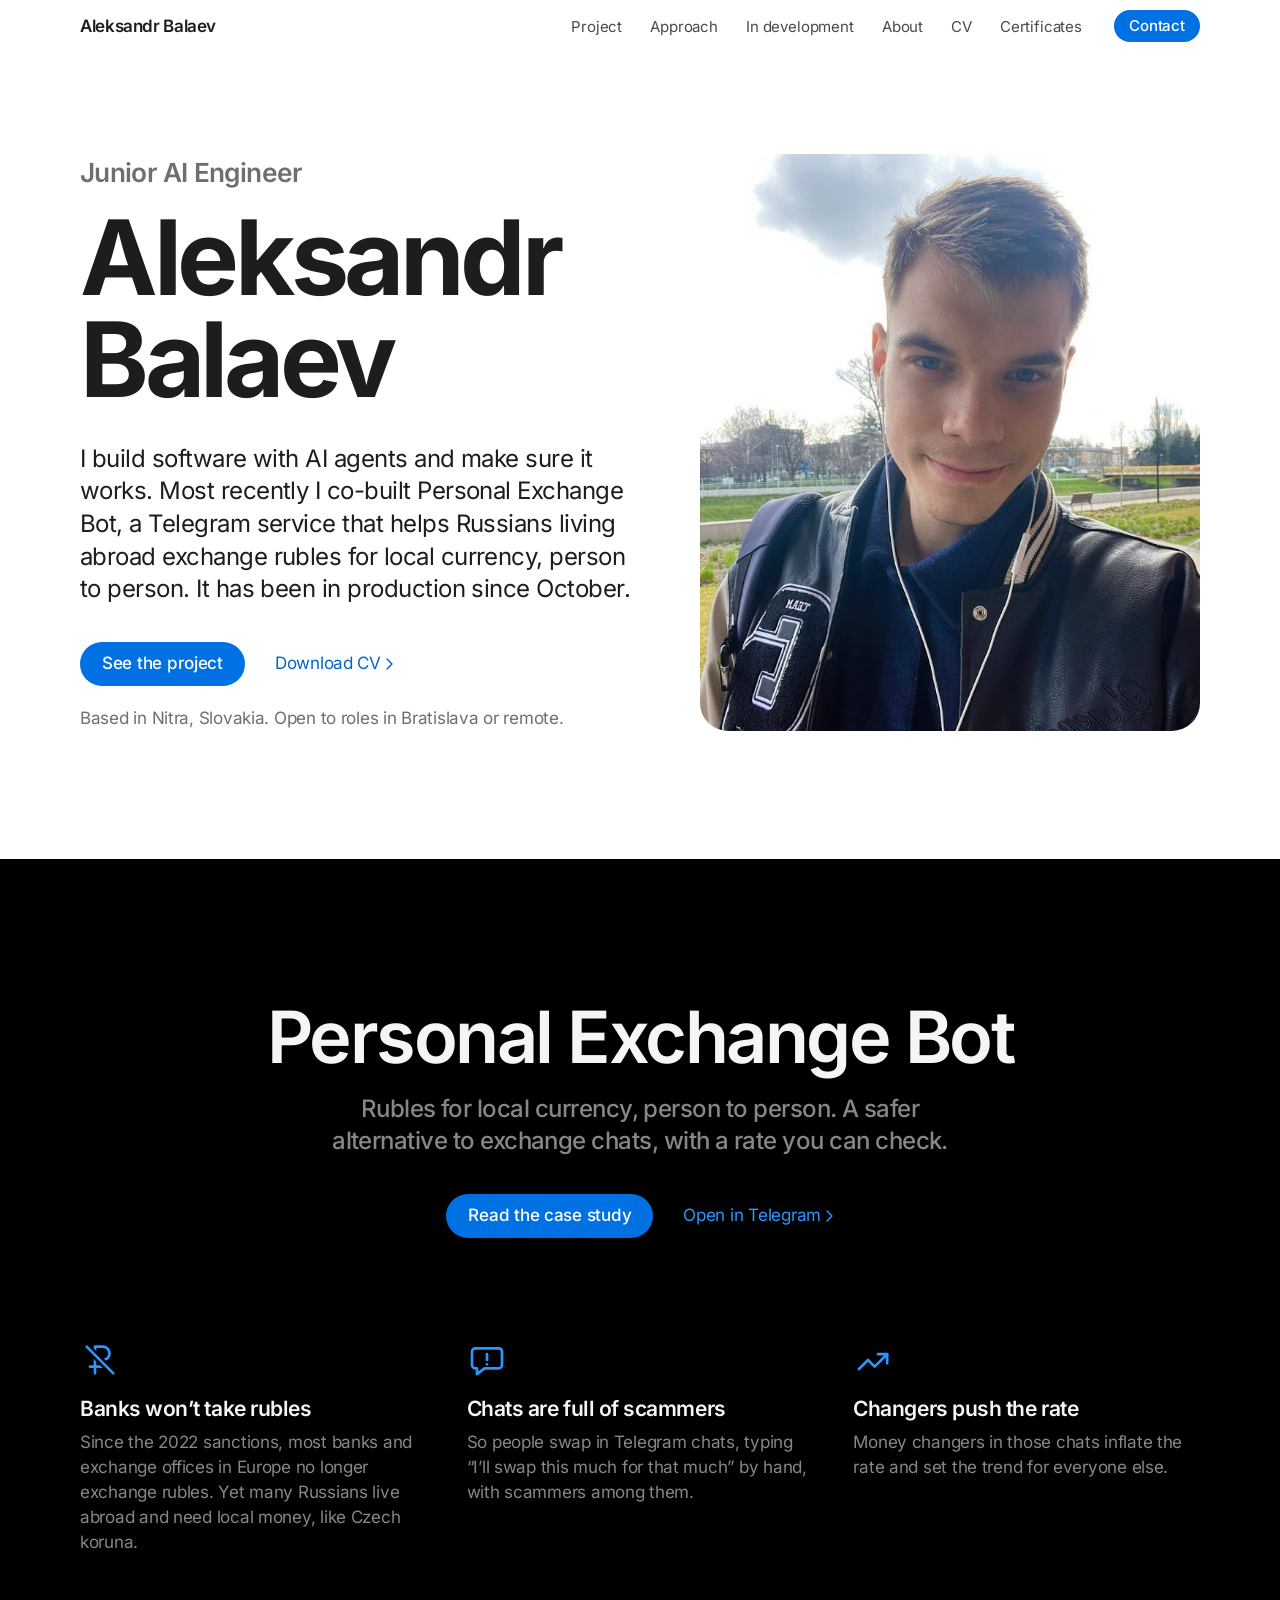
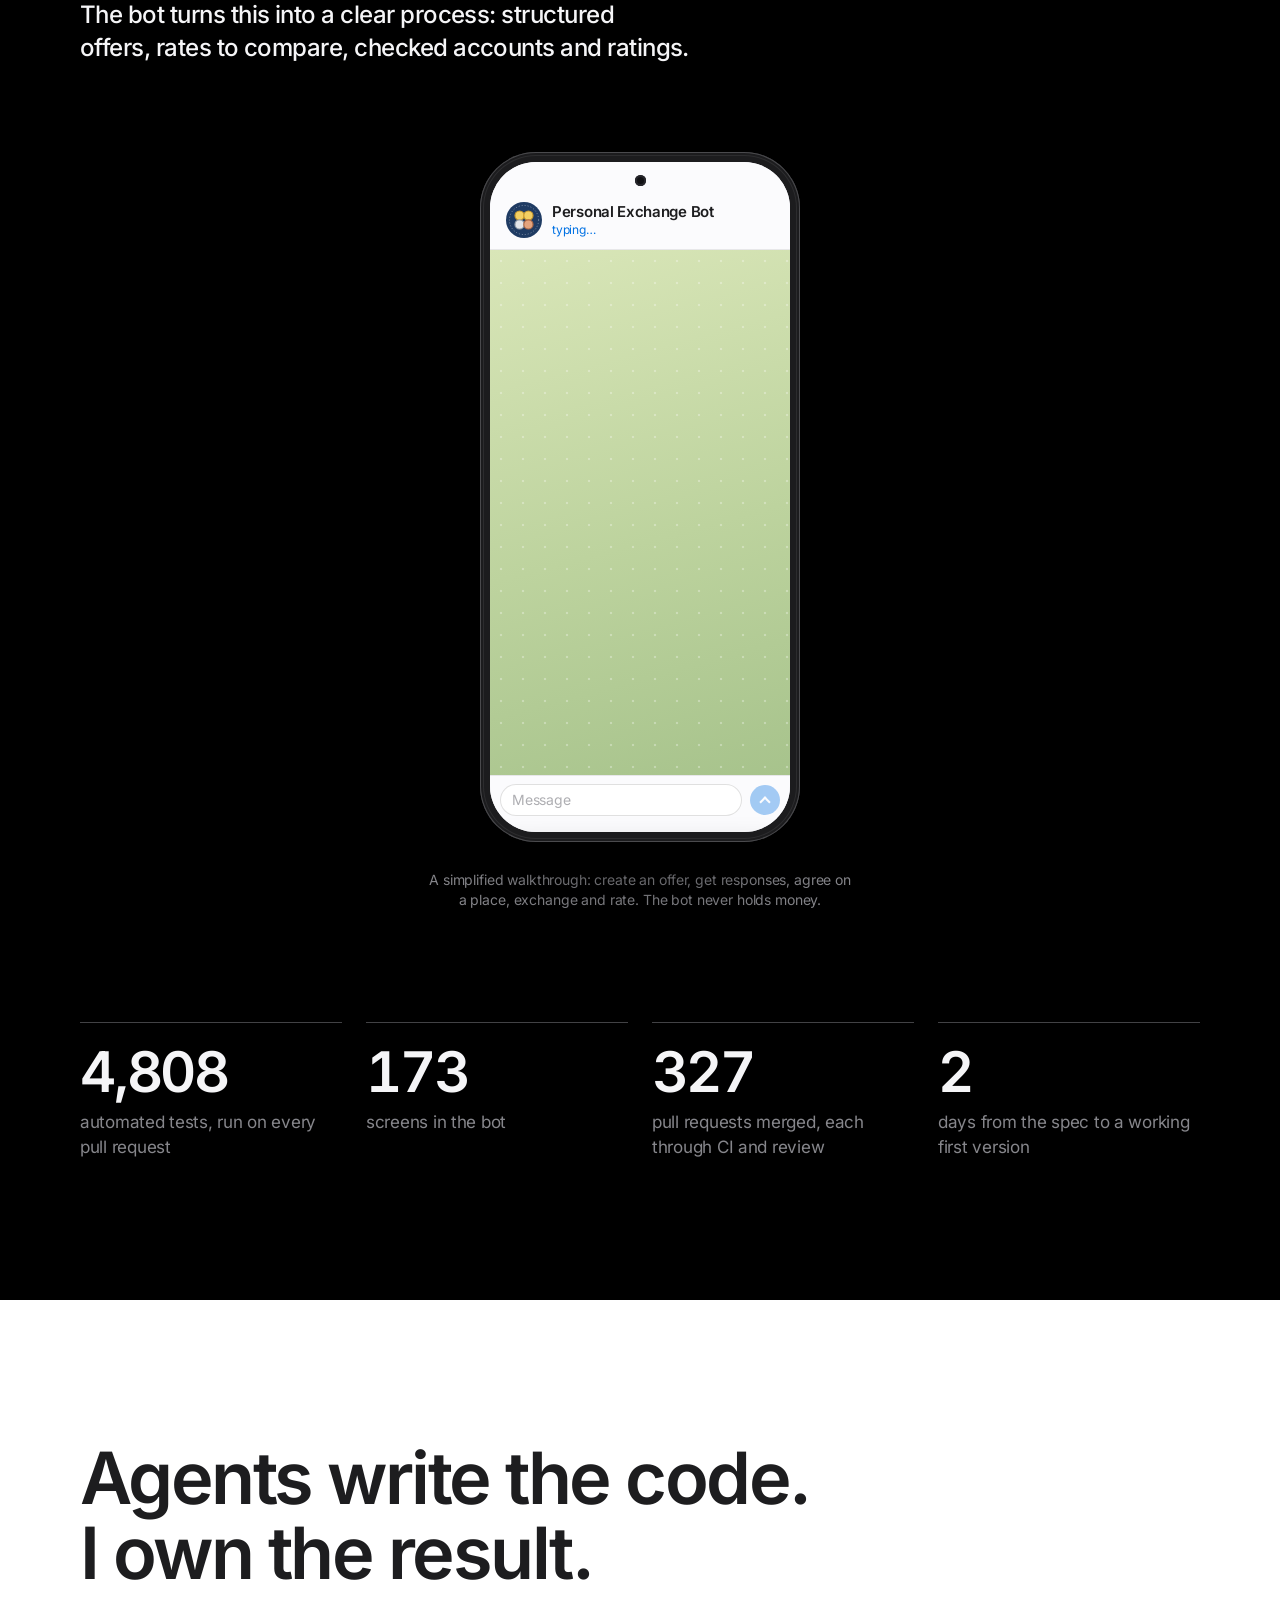
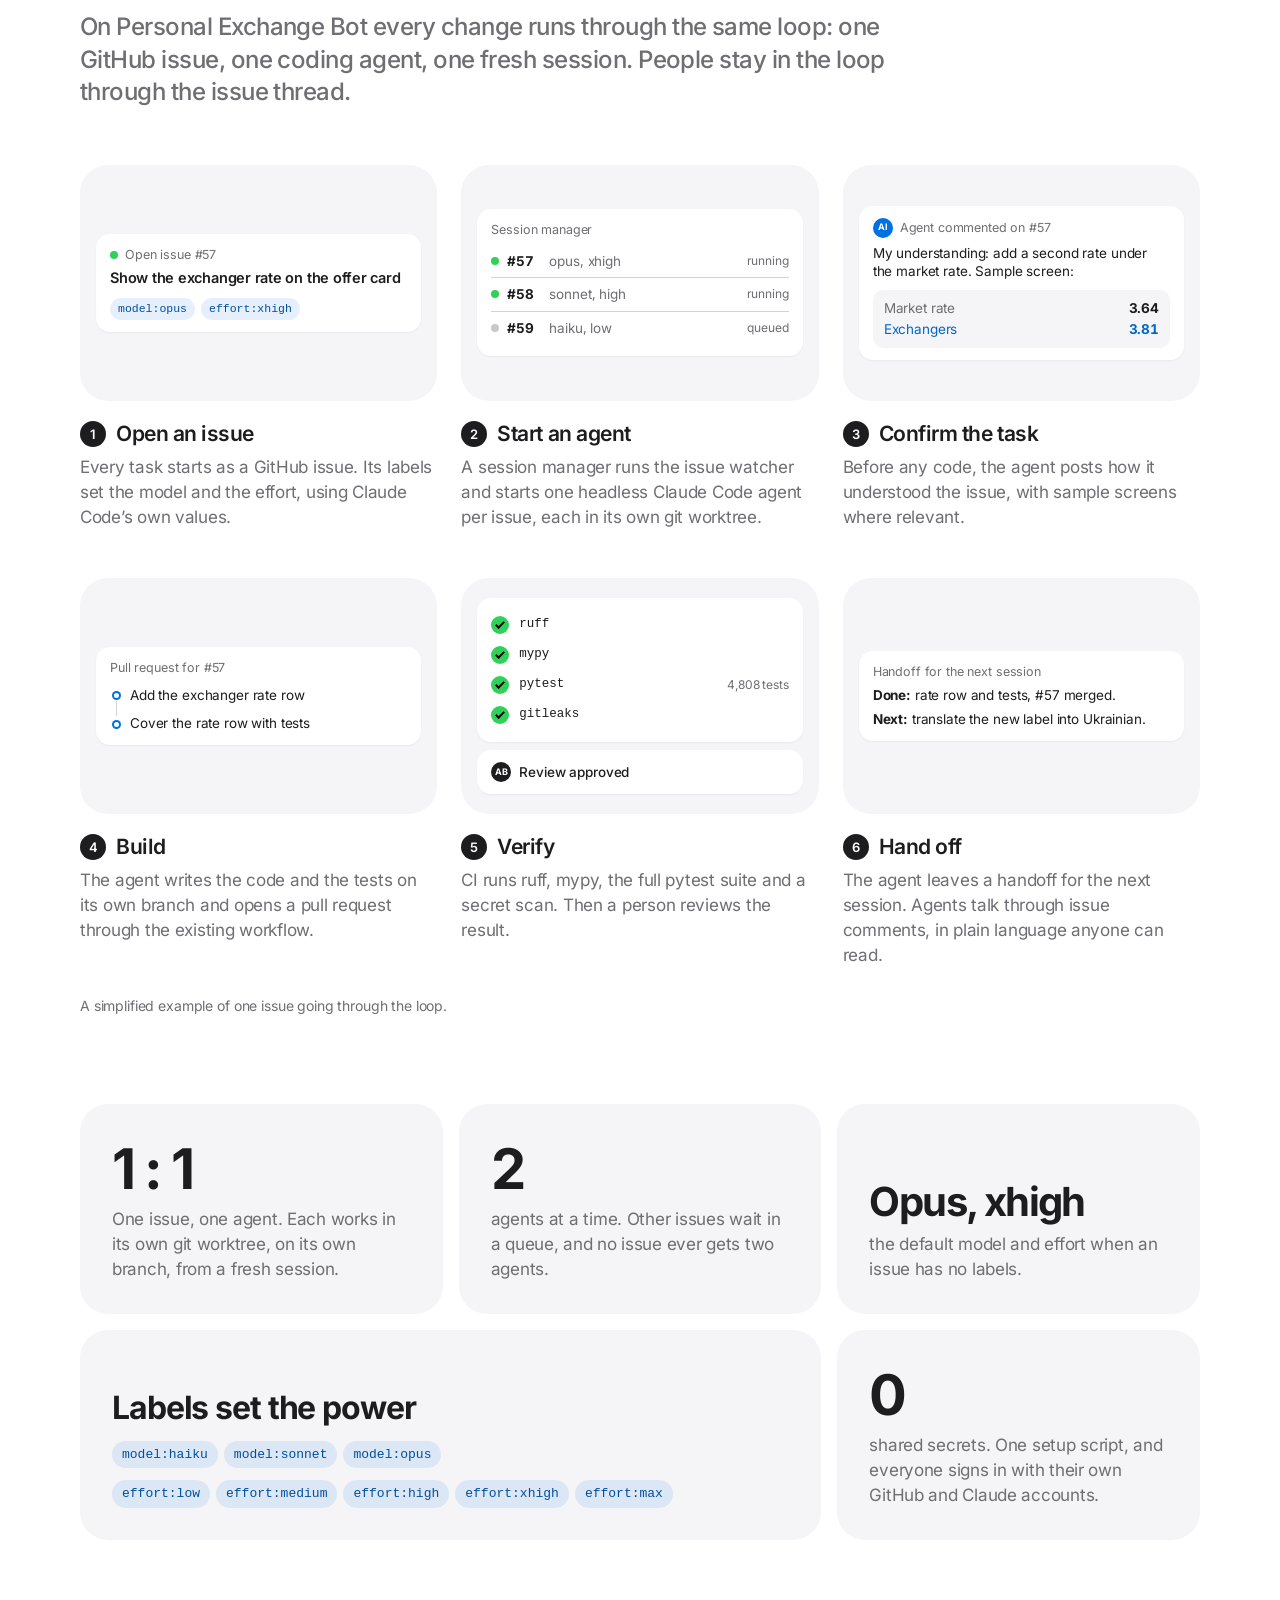
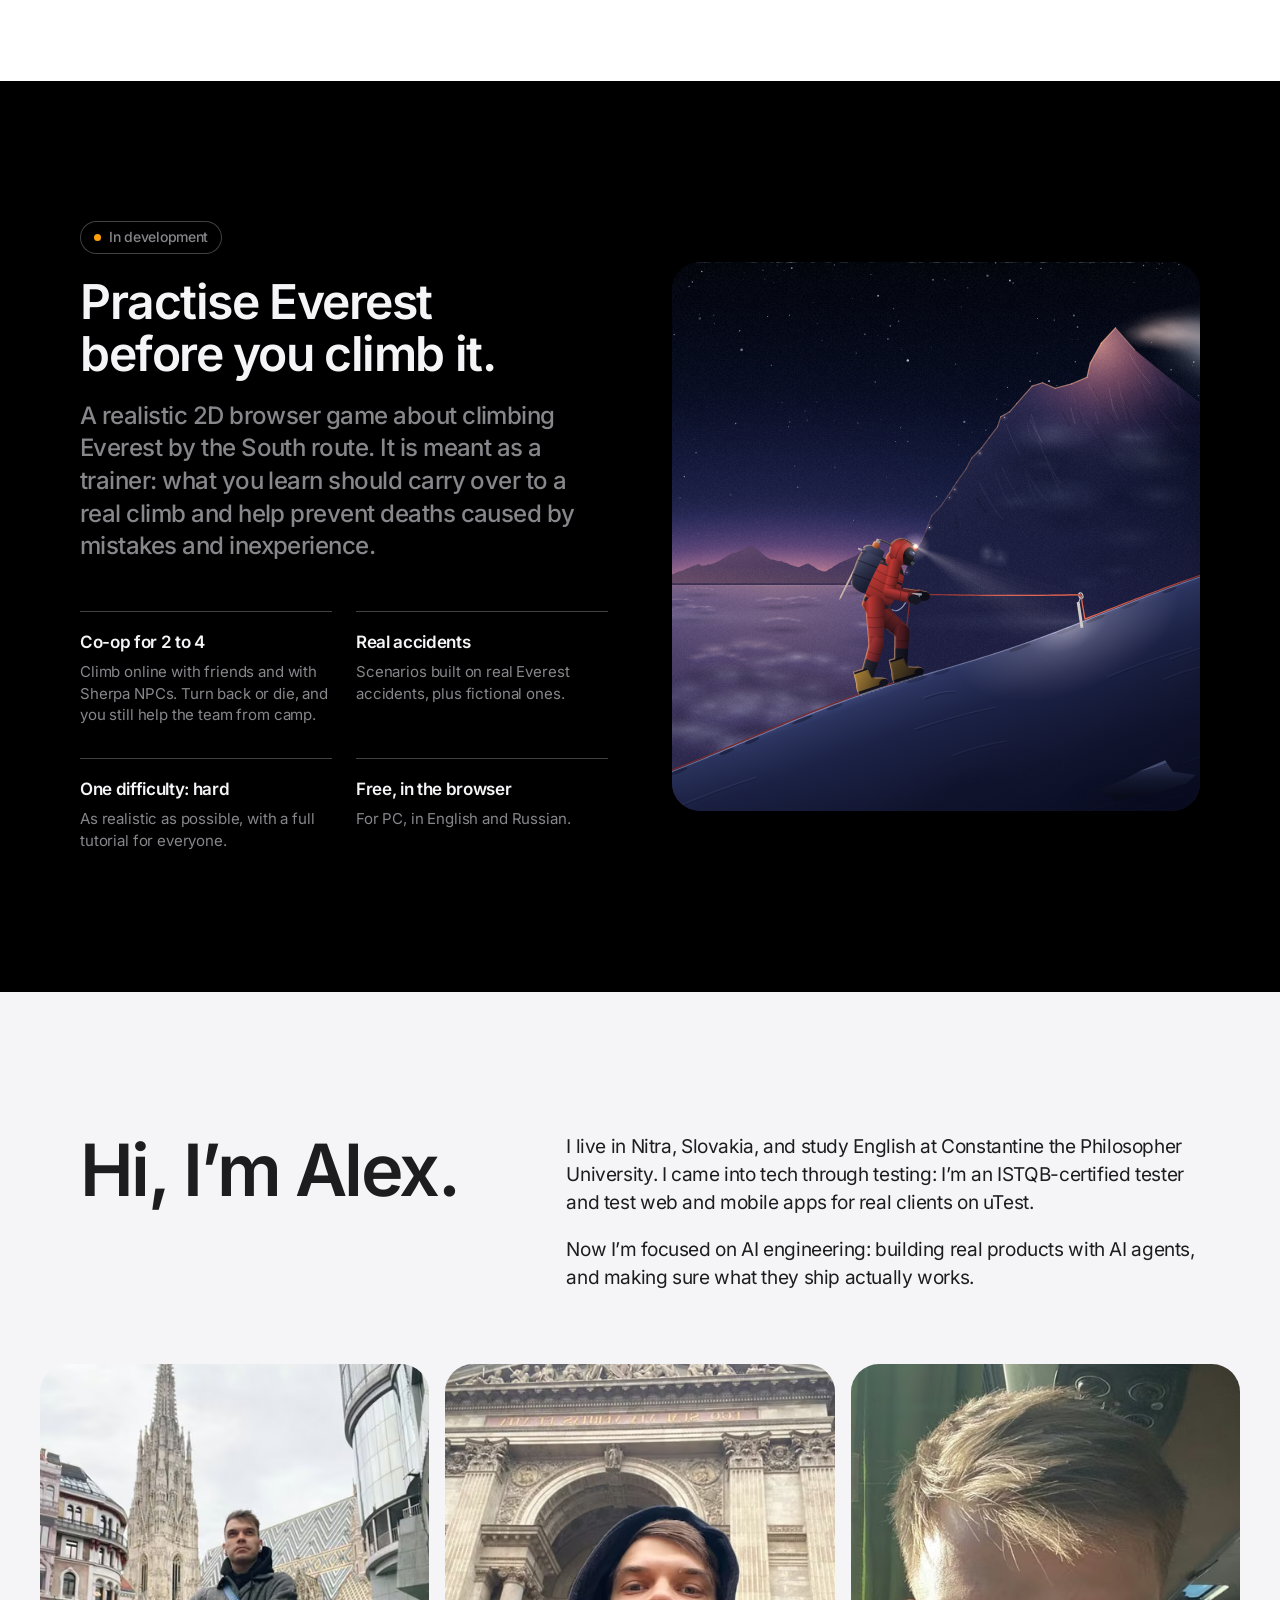
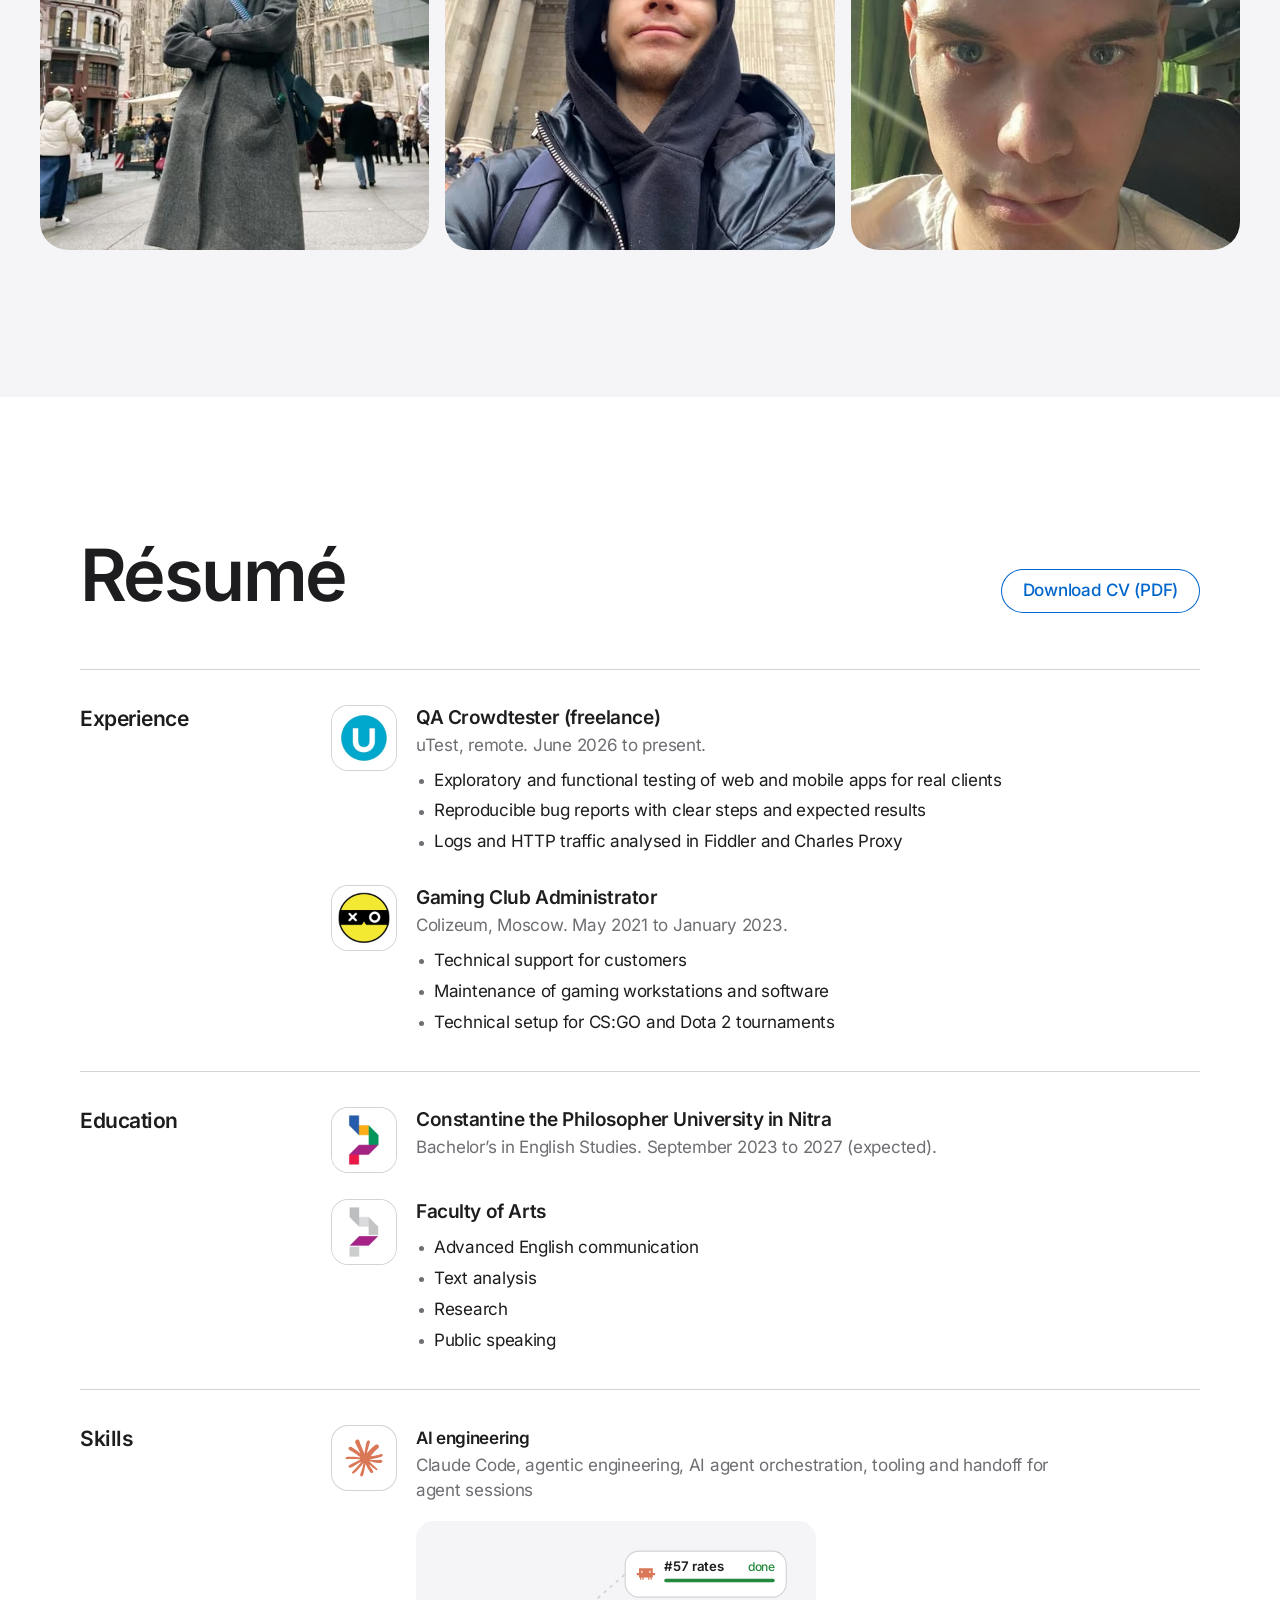
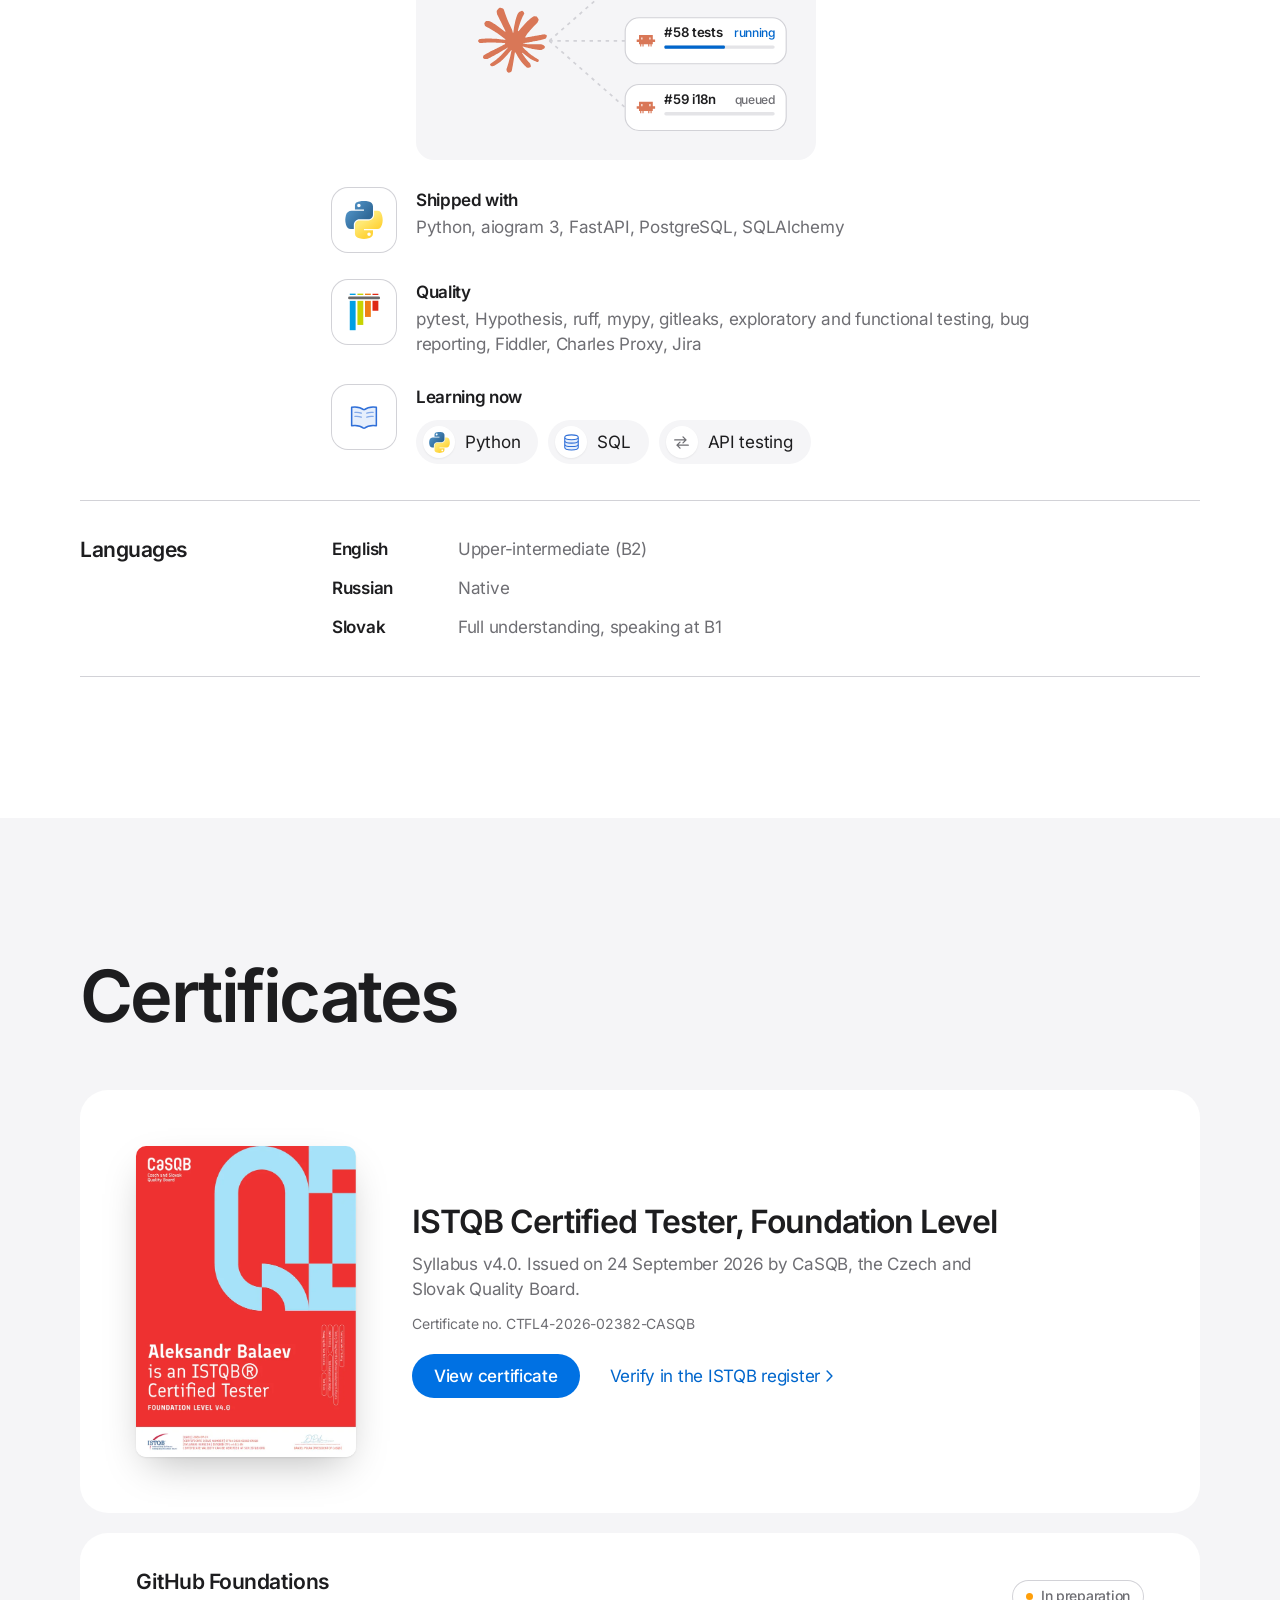
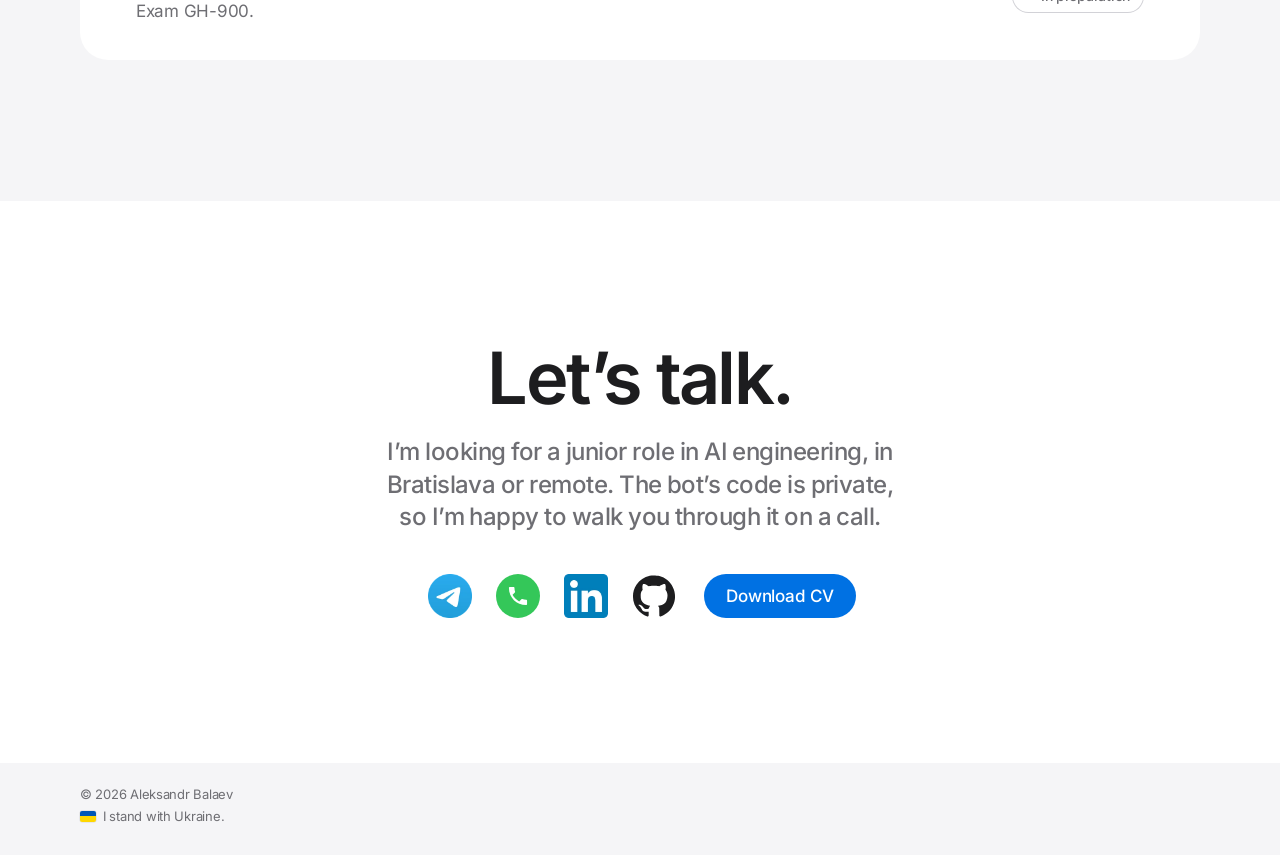
==== commit 4eedfc23: "Home: "In development" section with the Everest game and a climber animation A new section after App" ====
--- a/index.html
+++ b/index.html
@@ -26,7 +26,7 @@
   <link rel="icon" href="favicon.svg" type="image/svg+xml">
   <link rel="icon" href="favicon-32.png" sizes="32x32" type="image/png">
   <link rel="apple-touch-icon" href="apple-touch-icon.png">
-  <link rel="stylesheet" href="assets/css/main.css?v=20261101-17">
+  <link rel="stylesheet" href="assets/css/main.css?v=20261102-1">
 
   <script type="application/ld+json">
   {
@@ -79,6 +79,7 @@
         <ul class="nav__links">
           <li><a href="#project">Project</a></li>
           <li><a href="#approach">Approach</a></li>
+          <li><a href="#game">In development</a></li>
           <li><a href="#about">About</a></li>
           <li><a href="#resume">CV</a></li>
           <li><a href="#certificates">Certificates</a></li>
@@ -326,6 +327,38 @@
             <p>shared secrets. One setup script, and everyone signs in with their own GitHub and Claude accounts.</p>
           </div>
         </div>
+      </div>
+    </section>
+
+    <!-- In development: the Everest game -->
+    <section class="section section--stage game" id="game" aria-labelledby="game-title">
+      <div class="wrap game__grid">
+        <div class="game__head">
+          <p class="status game__status">In development</p>
+          <h2 class="h2 h2--sm" id="game-title">Practise Everest before you climb it.</h2>
+          <p class="lead">A realistic 2D browser game about climbing Everest by the South route. It is meant as a trainer: what you learn should carry over to a real climb and help prevent deaths caused by mistakes and inexperience.</p>
+        </div>
+        <div class="game__scene" data-everest role="img" aria-label="Animation: before dawn high on Everest, a climber in a red down suit and an oxygen mask moves up a snow ridge on a fixed rope, one slow rest step at a time, his headlamp lighting the snow ahead. Wind blows snow off the ridge; other climbers’ headlamps climb the summit pyramid ahead.">
+          <canvas aria-hidden="true"></canvas>
+        </div>
+        <dl class="game__facts">
+          <div class="game__fact">
+            <dt>Co-op for 2 to 4</dt>
+            <dd>Climb online with friends and with Sherpa NPCs. Turn back or die, and you still help the team from camp.</dd>
+          </div>
+          <div class="game__fact">
+            <dt>Real accidents</dt>
+            <dd>Scenarios built on real Everest accidents, plus fictional ones.</dd>
+          </div>
+          <div class="game__fact">
+            <dt>One difficulty: hard</dt>
+            <dd>As realistic as possible, with a full tutorial for everyone.</dd>
+          </div>
+          <div class="game__fact">
+            <dt>Free, in the browser</dt>
+            <dd>For PC, in English and Russian.</dd>
+          </div>
+        </dl>
       </div>
     </section>
 
@@ -540,5 +573,6 @@
   </footer>
 
   <script src="assets/js/main.js?v=20261101-12" defer></script>
+  <script src="assets/js/everest.js?v=20261102-1" defer></script>
 </body>
 </html>
--- a/assets/css/main.css
+++ b/assets/css/main.css
@@ -393,6 +393,23 @@
   transition: opacity 0.2s ease;
 }
 
+.nav__brand,
+.nav__links a,
+.nav__cta {
+  white-space: nowrap;
+}
+
+/* Tablets: seven items in the bar, so tighter spacing */
+@media (min-width: 768px) and (max-width: 979.98px) {
+  .nav__menu {
+    gap: 16px;
+  }
+
+  .nav__links {
+    gap: 16px;
+  }
+}
+
 .nav__links a:hover {
   opacity: 1;
   text-decoration: none;
@@ -3438,3 +3455,130 @@
     transition: none;
   }
 }
+
+/* ---------- Home: In development, the Everest game ----------
+   Text and facts on the left, the animated ridge scene (assets/js/everest.js)
+   on the right; on narrower screens the scene sits between the text and the facts. */
+.game__grid {
+  display: grid;
+  gap: 44px;
+}
+
+.game__status {
+  box-shadow: inset 0 0 0 1px #424245;
+  color: var(--stage-graphite);
+}
+
+@media (prefers-reduced-motion: no-preference) {
+  .game__status::before {
+    animation: game-pulse 2.4s ease-in-out infinite;
+  }
+}
+
+@keyframes game-pulse {
+  0%, 100% { box-shadow: 0 0 0 0 rgba(255, 159, 10, 0.55); }
+  60% { box-shadow: 0 0 0 5px rgba(255, 159, 10, 0); }
+}
+
+.game__head .h2 {
+  margin-top: 22px;
+}
+
+.game__head .lead {
+  margin-top: 20px;
+}
+
+.game__scene {
+  position: relative;
+  aspect-ratio: 1 / 1.04;
+  overflow: hidden;
+  border-radius: var(--radius-l);
+  /* until the script paints: the same sky, as a gradient */
+  background:
+    radial-gradient(90% 22% at 20% 58.5%, rgba(255, 168, 112, 0.55), transparent 70%),
+    linear-gradient(#02040c, #0c1736 45%, #363160 58.5%, #2f2d5a 60%, #141734 75%, #0b0e21);
+  box-shadow: inset 0 0 0 1px rgba(255, 255, 255, 0.06);
+  isolation: isolate;
+}
+
+.game__scene canvas {
+  position: absolute;
+  inset: 0;
+  display: block;
+  width: 100%;
+  height: 100%;
+}
+
+.game__facts {
+  display: grid;
+  grid-template-columns: repeat(2, minmax(0, 1fr));
+  gap: 32px 24px;
+}
+
+.game__fact {
+  padding-top: 18px;
+  border-top: 1px solid var(--hairline);
+}
+
+.game__fact dt {
+  font-size: 1.0625rem;
+  font-weight: 600;
+  letter-spacing: -0.02em;
+}
+
+.game__fact dd {
+  margin-top: 6px;
+  color: var(--graphite);
+  font-size: 0.9375rem;
+  line-height: 1.45;
+  letter-spacing: -0.01em;
+}
+
+@media (min-width: 600px) and (max-width: 879.98px) {
+  .game__scene {
+    aspect-ratio: 16 / 10;
+  }
+}
+
+@media (max-width: 479px) {
+  .game__facts {
+    grid-template-columns: minmax(0, 1fr);
+    gap: 24px;
+  }
+}
+
+@media (min-width: 880px) {
+  .game__grid {
+    grid-template-columns: minmax(0, 1fr) minmax(0, 1fr);
+    grid-template-areas:
+      "head scene"
+      "facts scene";
+    grid-template-rows: auto 1fr;
+    gap: 48px 64px;
+    align-items: start;
+  }
+
+  .game__head {
+    grid-area: head;
+  }
+
+  .game__scene {
+    grid-area: scene;
+    align-self: center;
+  }
+
+  .game__facts {
+    grid-area: facts;
+    align-self: end;
+  }
+}
+
+/* soft vignette over the scene (cheaper here than in the canvas) */
+.game__scene::after {
+  content: "";
+  position: absolute;
+  inset: 0;
+  border-radius: inherit;
+  background: radial-gradient(120% 110% at 42% 46%, transparent 45%, rgba(0, 0, 8, 0.4));
+  pointer-events: none;
+}
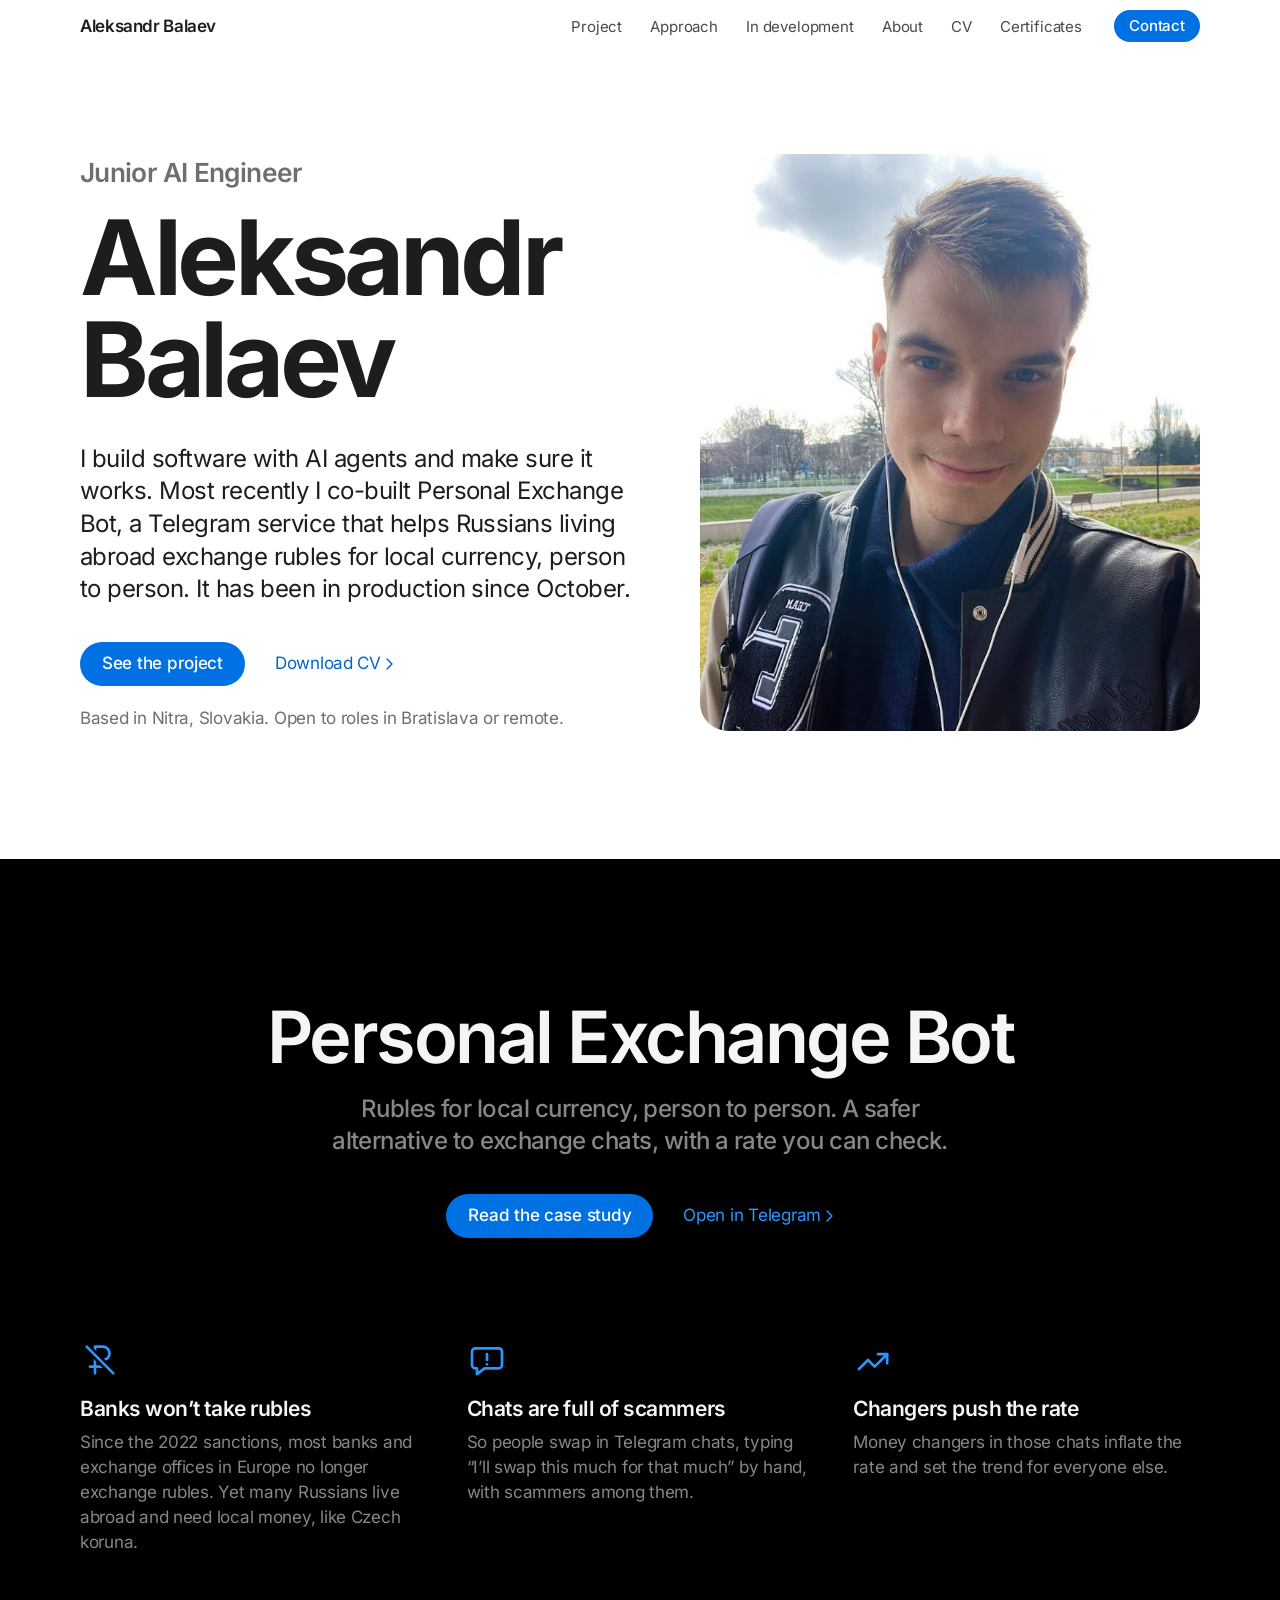
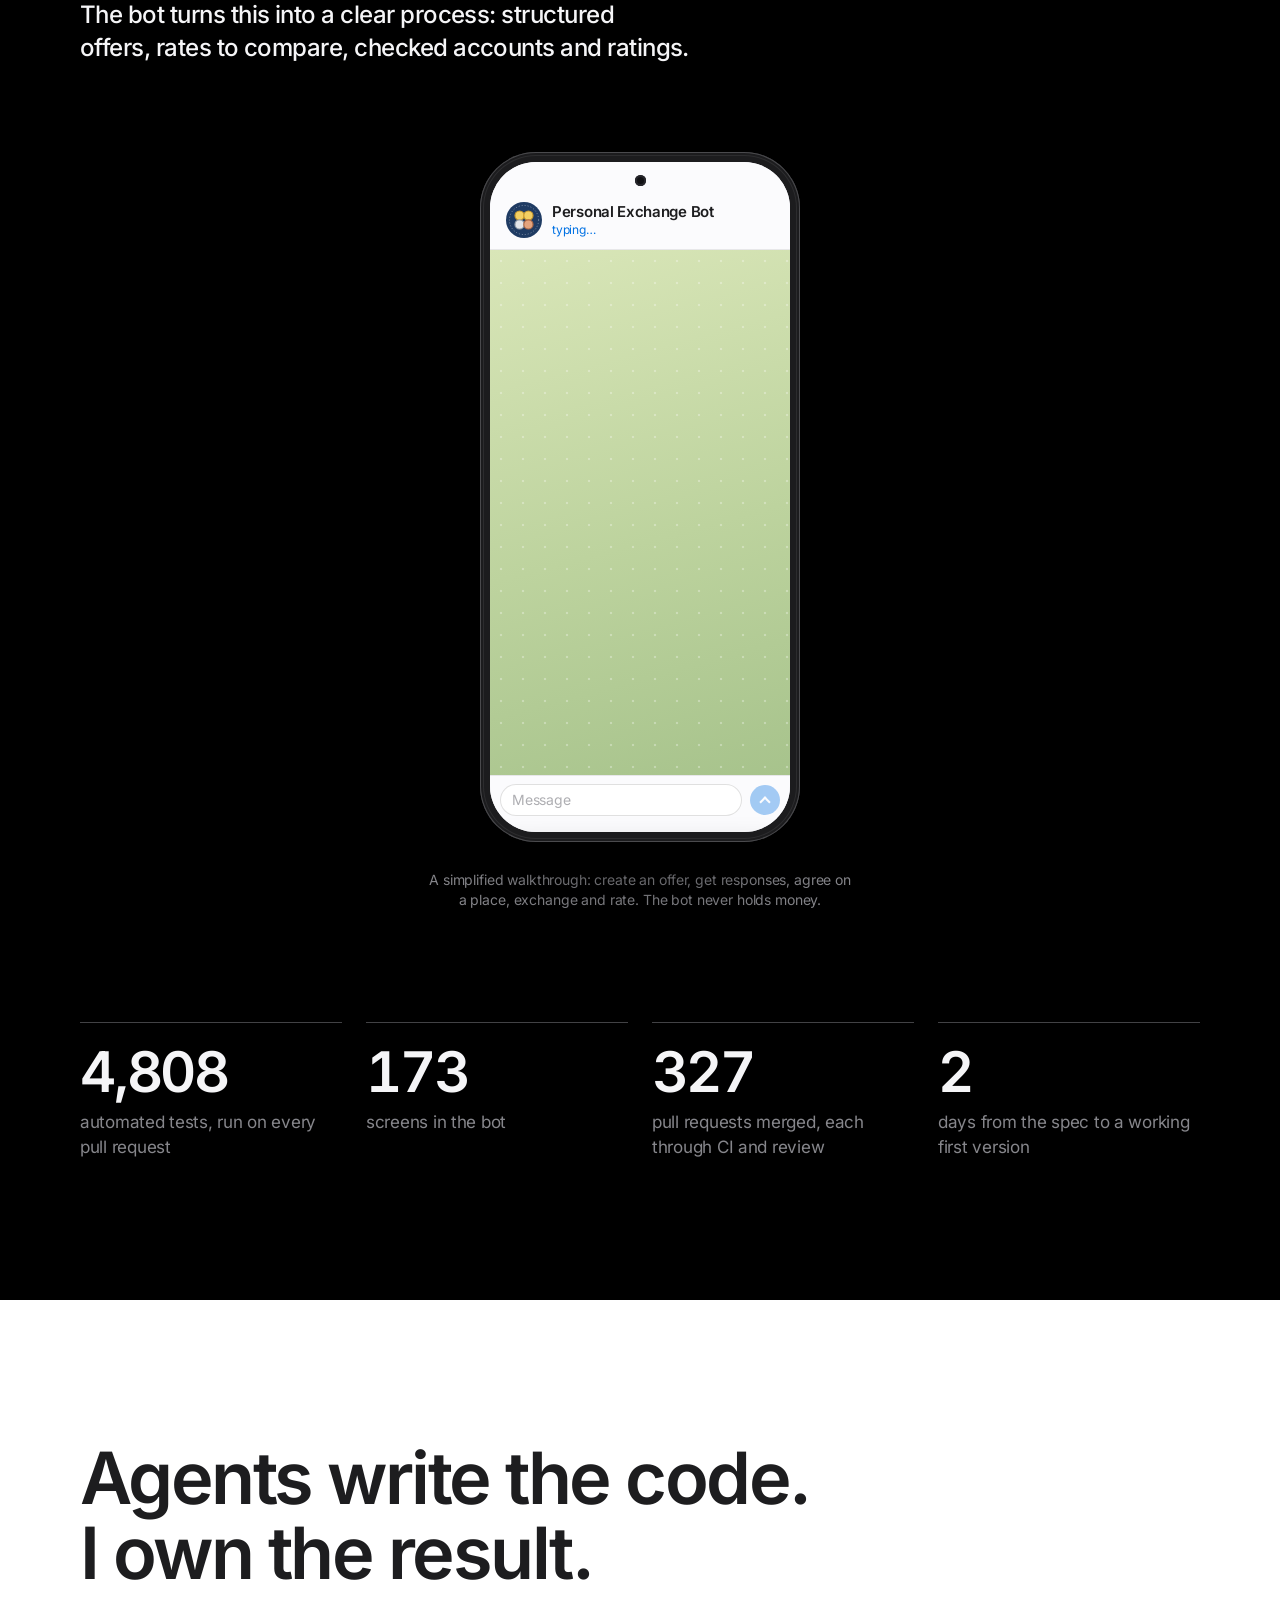
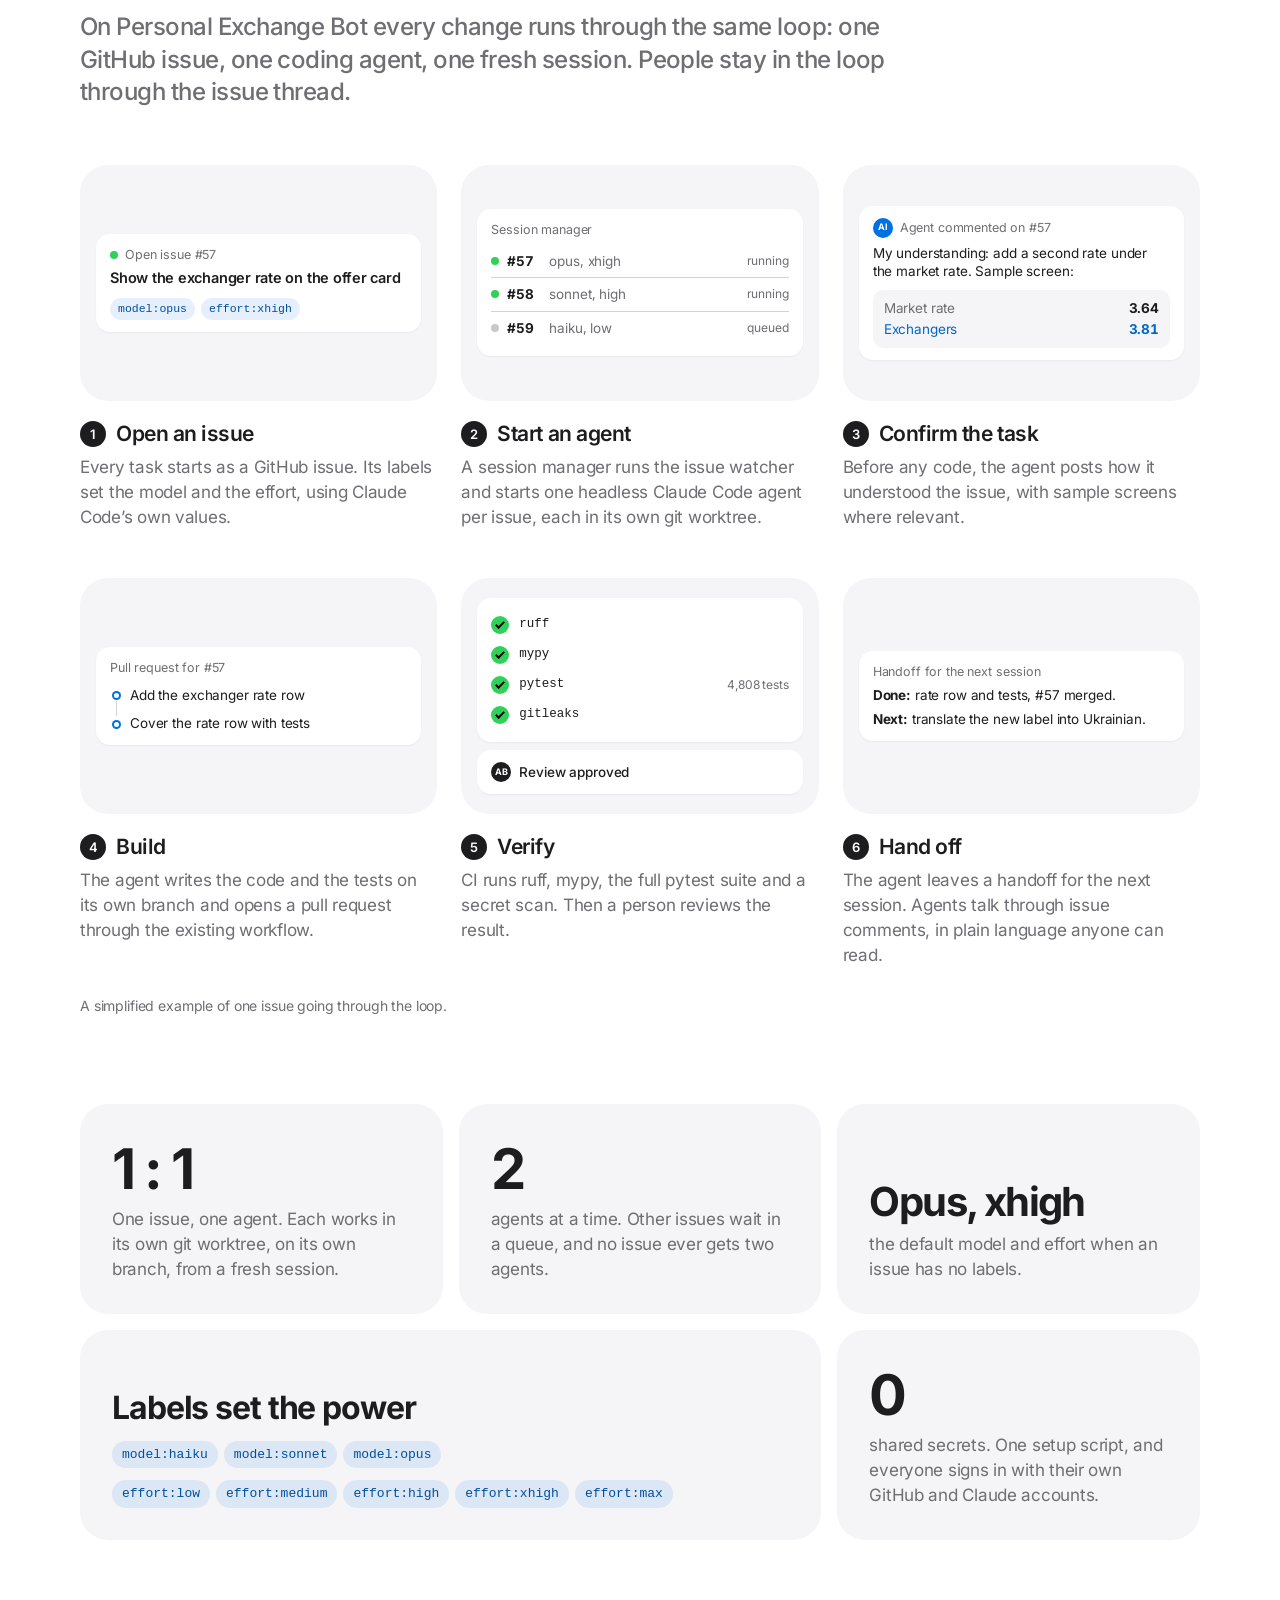
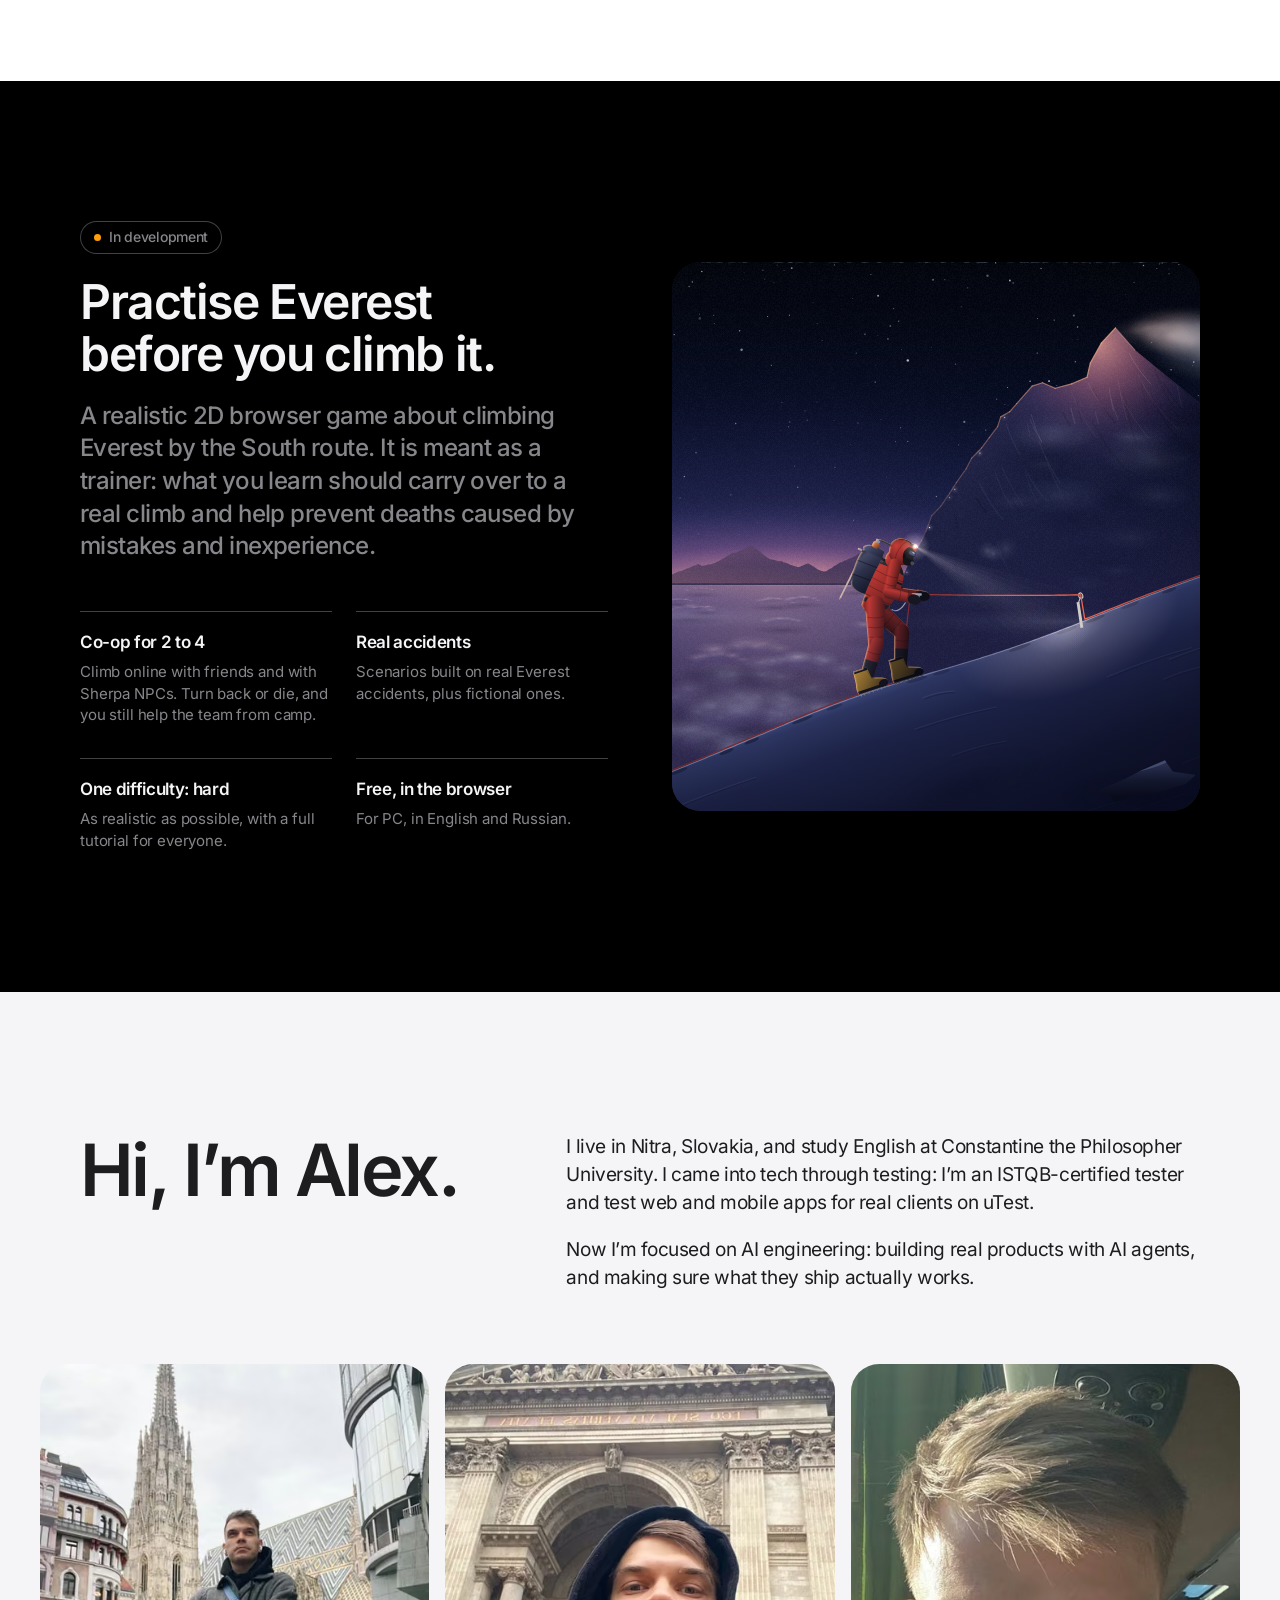
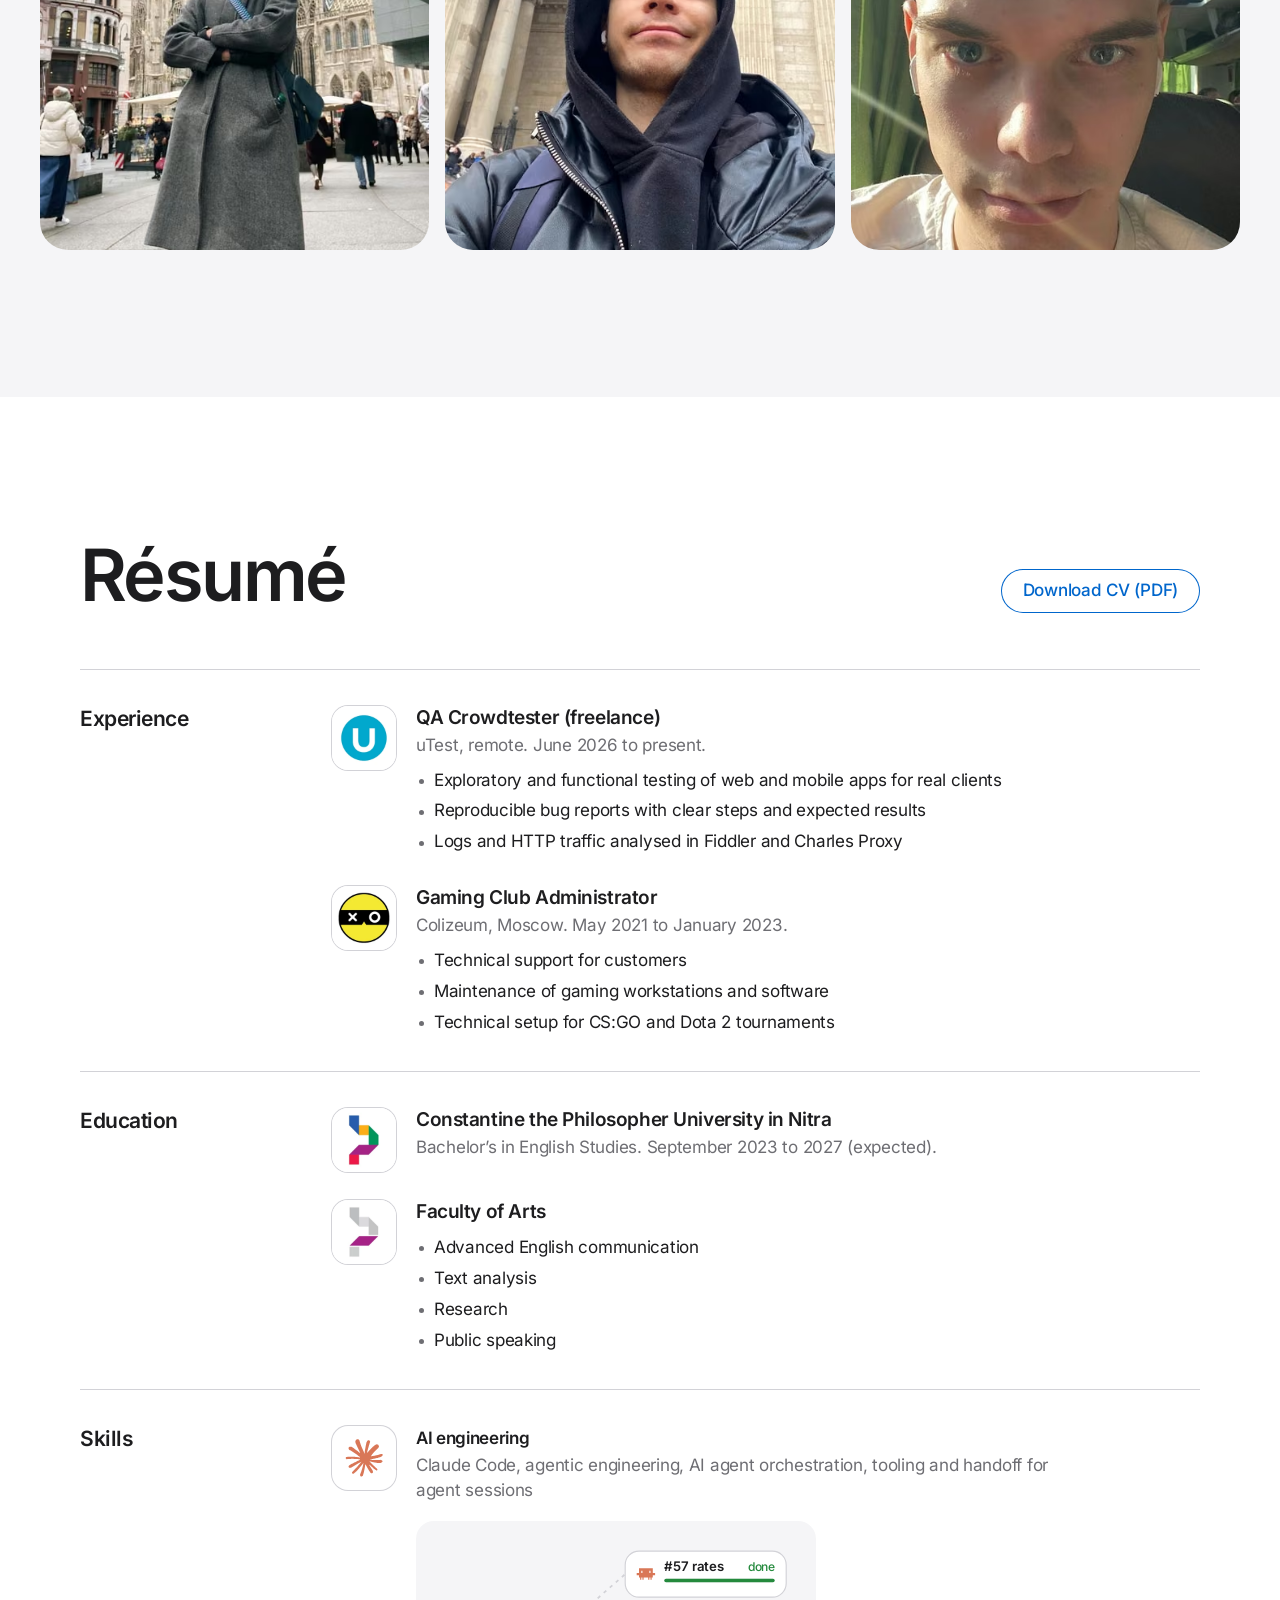
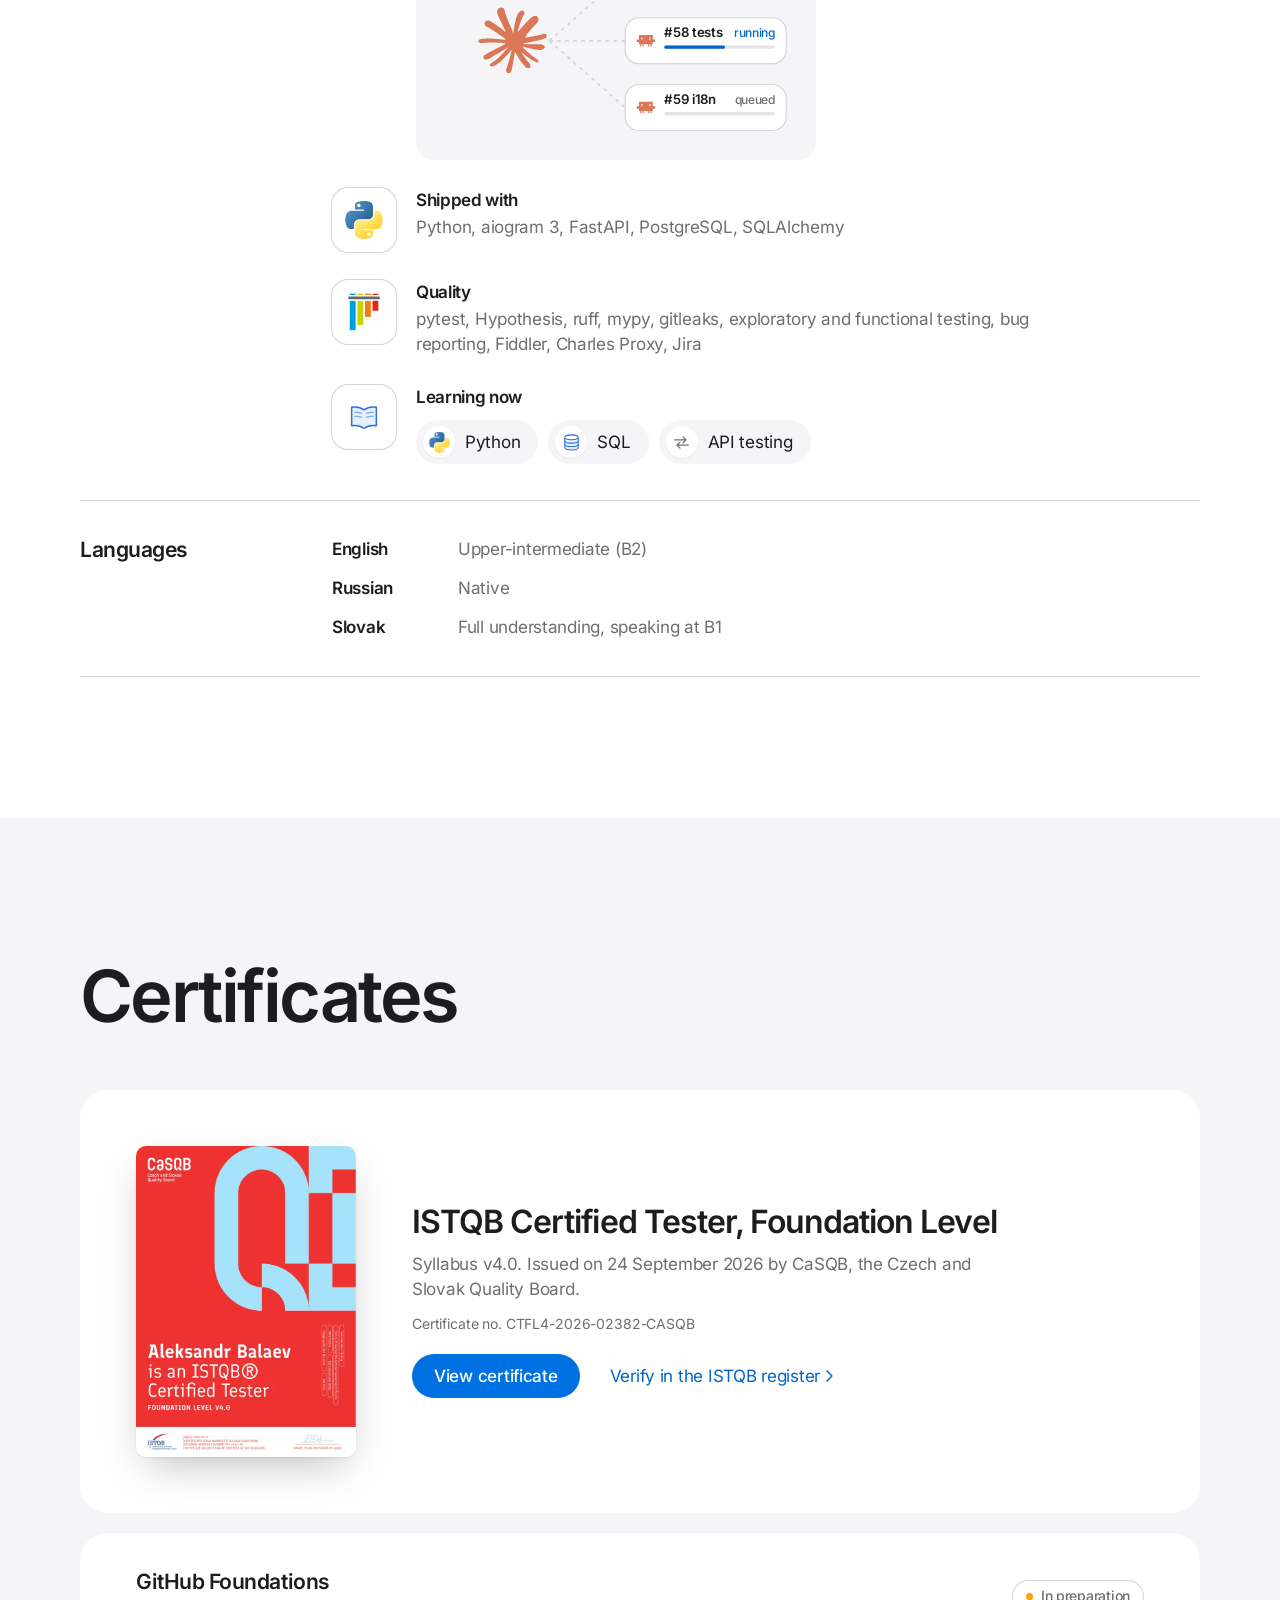
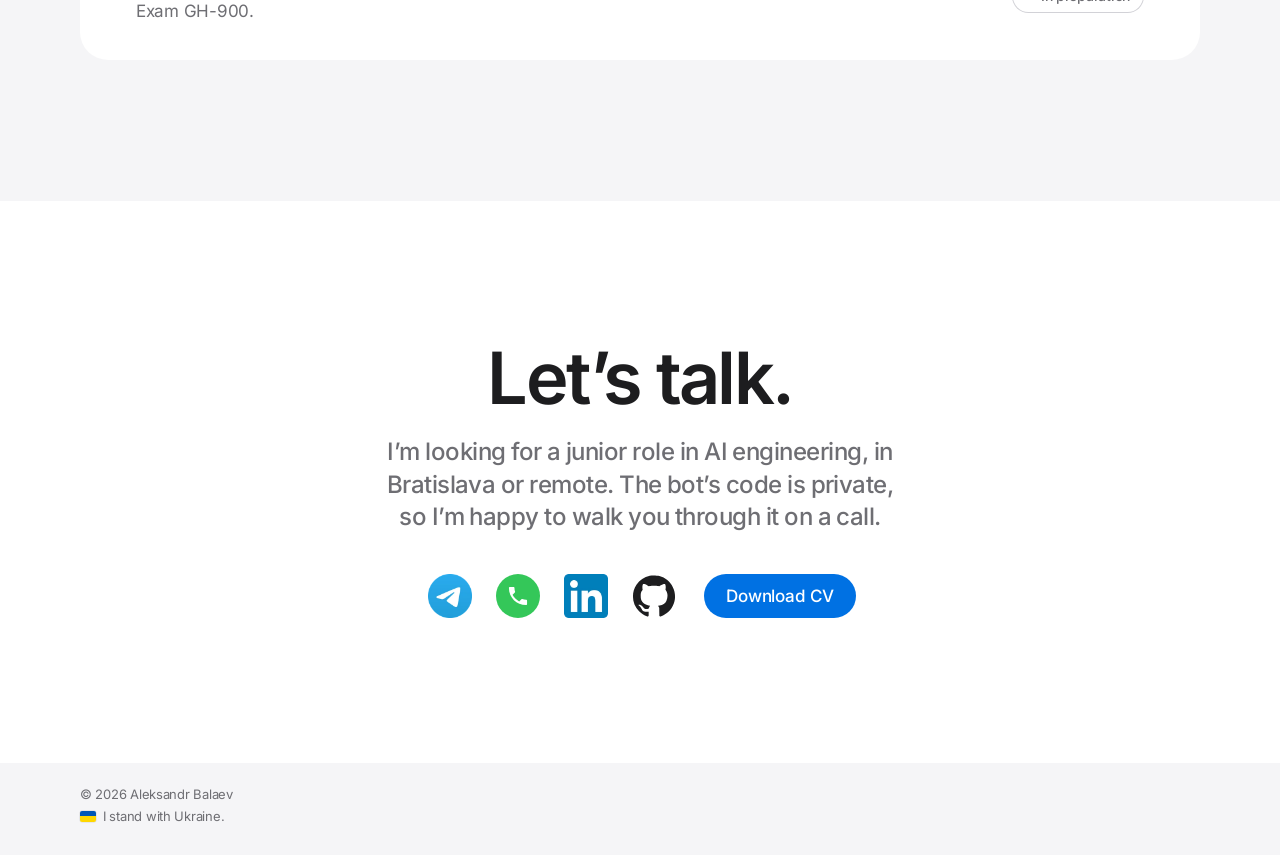
==== commit a6e2866e: "CV: add the Everest game, shorten the bot section Personal Exchange Bot now takes about half the spa" ====
--- a/index.html
+++ b/index.html
@@ -99,7 +99,7 @@
           <p class="lead">I build software with AI agents and make sure it works. Most recently I co-built Personal Exchange Bot, a Telegram service that helps Russians living abroad exchange rubles for local currency, person to person. It has been in production since October.</p>
           <div class="actions">
             <a class="btn" href="#project">See the project</a>
-            <a class="more" href="assets/docs/Aleksandr-Balaev-CV.pdf?v=20261101" type="application/pdf">Download CV</a>
+            <a class="more" href="assets/docs/Aleksandr-Balaev-CV.pdf?v=20261103" type="application/pdf">Download CV</a>
           </div>
           <p class="hero__meta">Based in Nitra, Slovakia. Open to roles in Bratislava or remote.</p>
         </div>
@@ -401,7 +401,7 @@
       <div class="wrap">
         <div class="section-row">
           <h2 class="h2" id="resume-title">Résumé</h2>
-          <a class="btn btn--ghost" href="assets/docs/Aleksandr-Balaev-CV.pdf?v=20261101" type="application/pdf">Download CV (PDF)</a>
+          <a class="btn btn--ghost" href="assets/docs/Aleksandr-Balaev-CV.pdf?v=20261103" type="application/pdf">Download CV (PDF)</a>
         </div>
         <div class="specs">
           <section class="spec" aria-labelledby="spec-exp">
@@ -557,7 +557,7 @@
           <a class="social social--phone" href="tel:+421950704527" aria-label="Phone: +421 950 704 527" title="+421 950 704 527"><svg viewBox="0 0 48 48" aria-hidden="true" focusable="false"><circle cx="24" cy="24" r="24" fill="#34c759"/><path fill="#fff" transform="translate(10.8 10.8) scale(1.1)" d="M6.6 10.8c1.4 2.8 3.8 5.1 6.6 6.6l2.2-2.2c.3-.3.7-.4 1-.2 1.1.4 2.3.6 3.6.6.6 0 1 .4 1 1V20c0 .6-.4 1-1 1C10.6 21 3 13.4 3 4c0-.6.4-1 1-1h3.5c.6 0 1 .4 1 1 0 1.3.2 2.5.6 3.6.1.3 0 .7-.2 1L6.6 10.8z"/></svg></a>
           <a class="social" href="https://www.linkedin.com/in/albalaeff" rel="noopener" aria-label="LinkedIn" title="LinkedIn"><img src="assets/img/linkedin-logo.webp" width="48" height="48" alt="" decoding="async"></a>
           <a class="social social--github" href="https://github.com/albalaeff" rel="noopener" aria-label="GitHub" title="GitHub"><svg viewBox="0 0 240 240" aria-hidden="true" focusable="false"><path transform="translate(0 240) scale(.1 -.1)" d="M970 2301 c-305 -68 -555 -237 -727 -493 -301 -451 -241 -1056 143 -1442 115 -116 290 -228 422 -271 49 -16 55 -16 77 -1 24 16 25 20 25 135 l0 118 -88 -5 c-103 -5 -183 13 -231 54 -17 14 -50 62 -73 106 -38 74 -66 108 -144 177 -26 23 -27 24 -9 37 43 32 130 1 185 -65 96 -117 133 -148 188 -160 49 -10 94 -6 162 14 9 3 21 24 27 48 6 23 22 58 35 77 l24 35 -81 16 c-170 35 -275 96 -344 200 -64 96 -85 179 -86 334 0 146 16 206 79 288 28 36 31 47 23 68 -15 36 -11 188 5 234 13 34 20 40 47 43 45 5 129 -24 214 -72 l73 -42 64 15 c91 21 364 20 446 0 l62 -16 58 35 c77 46 175 82 224 82 39 0 39 -1 55 -52 17 -59 20 -166 5 -217 -8 -30 -6 -39 16 -68 109 -144 121 -383 29 -579 -62 -129 -193 -219 -369 -252 l-84 -16 31 -55 32 -56 3 -223 4 -223 25 -16 c23 -15 28 -15 76 2 80 27 217 101 292 158 446 334 590 933 343 1431 -145 293 -419 518 -733 602 -137 36 -395 44 -525 15z"/></svg></a>
-          <a class="btn contact__cv" href="assets/docs/Aleksandr-Balaev-CV.pdf?v=20261101" type="application/pdf">Download CV</a>
+          <a class="btn contact__cv" href="assets/docs/Aleksandr-Balaev-CV.pdf?v=20261103" type="application/pdf">Download CV</a>
         </div>
       </div>
     </section>
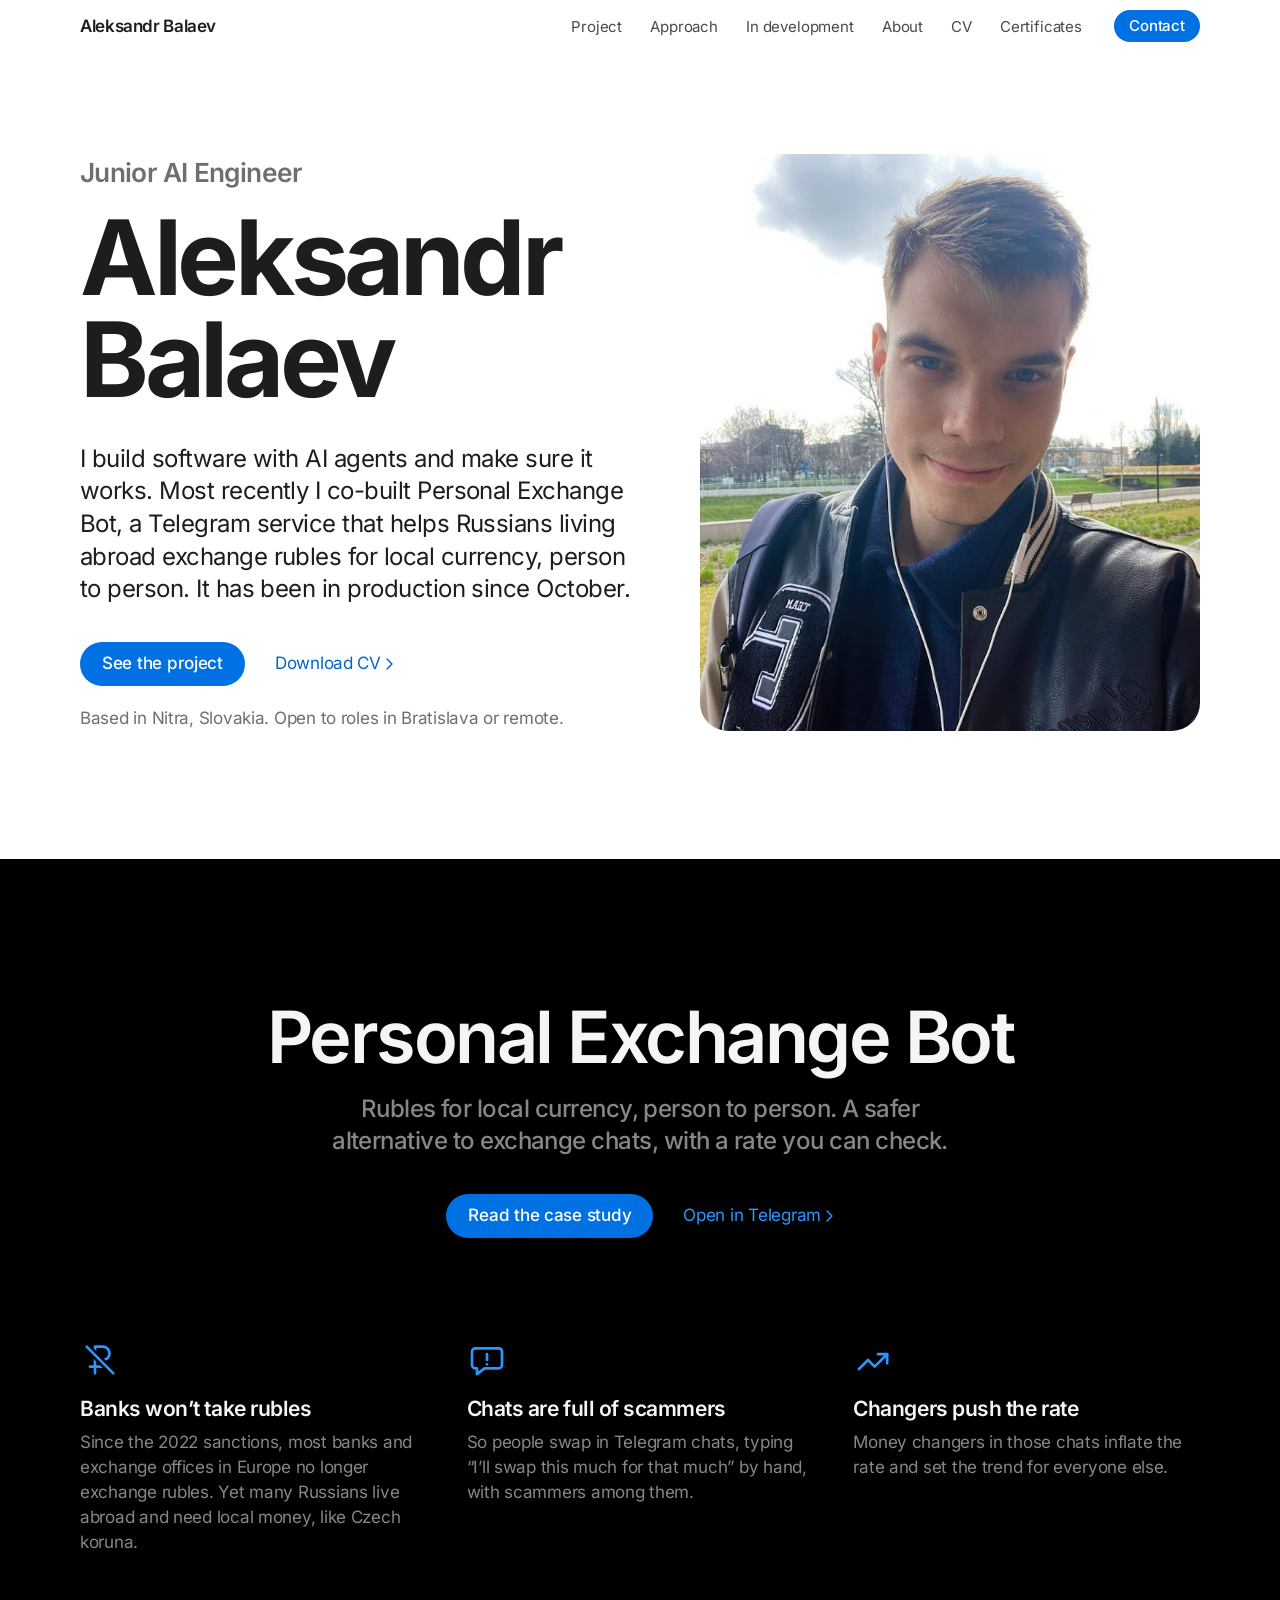
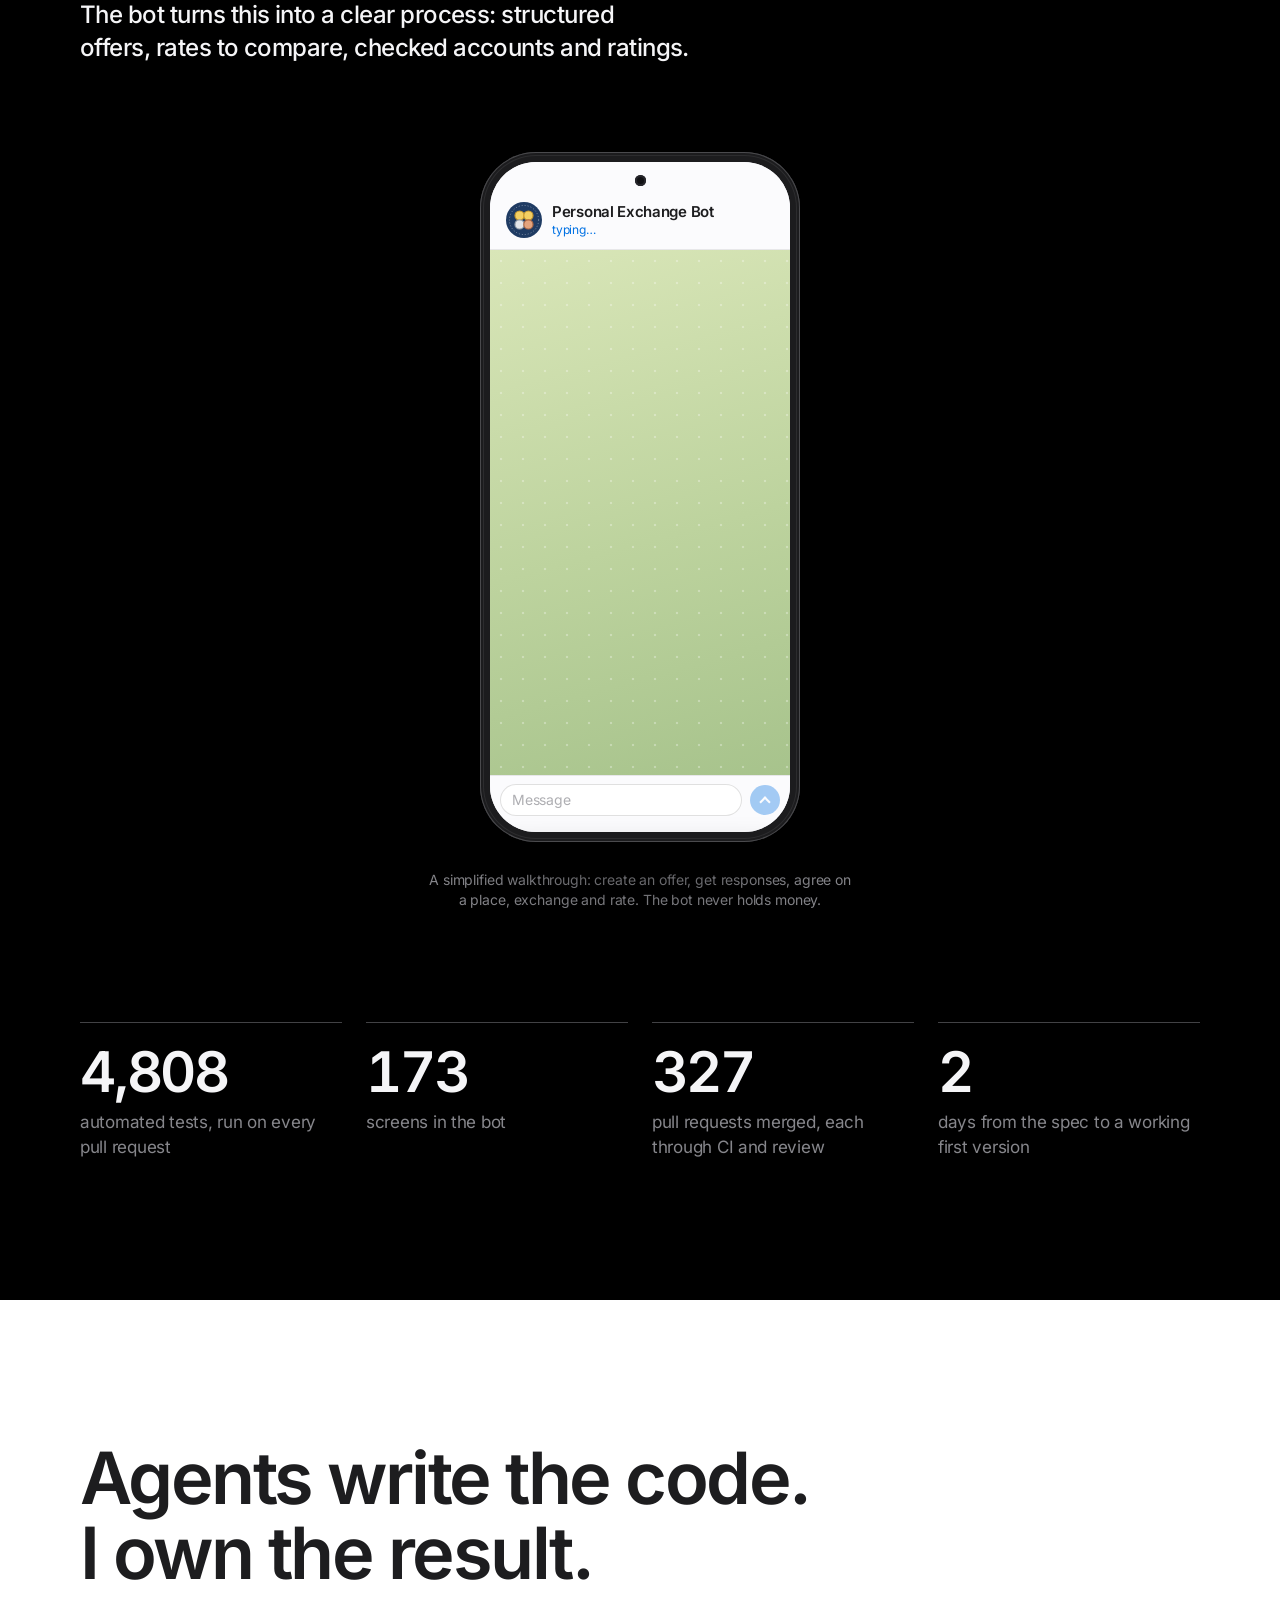
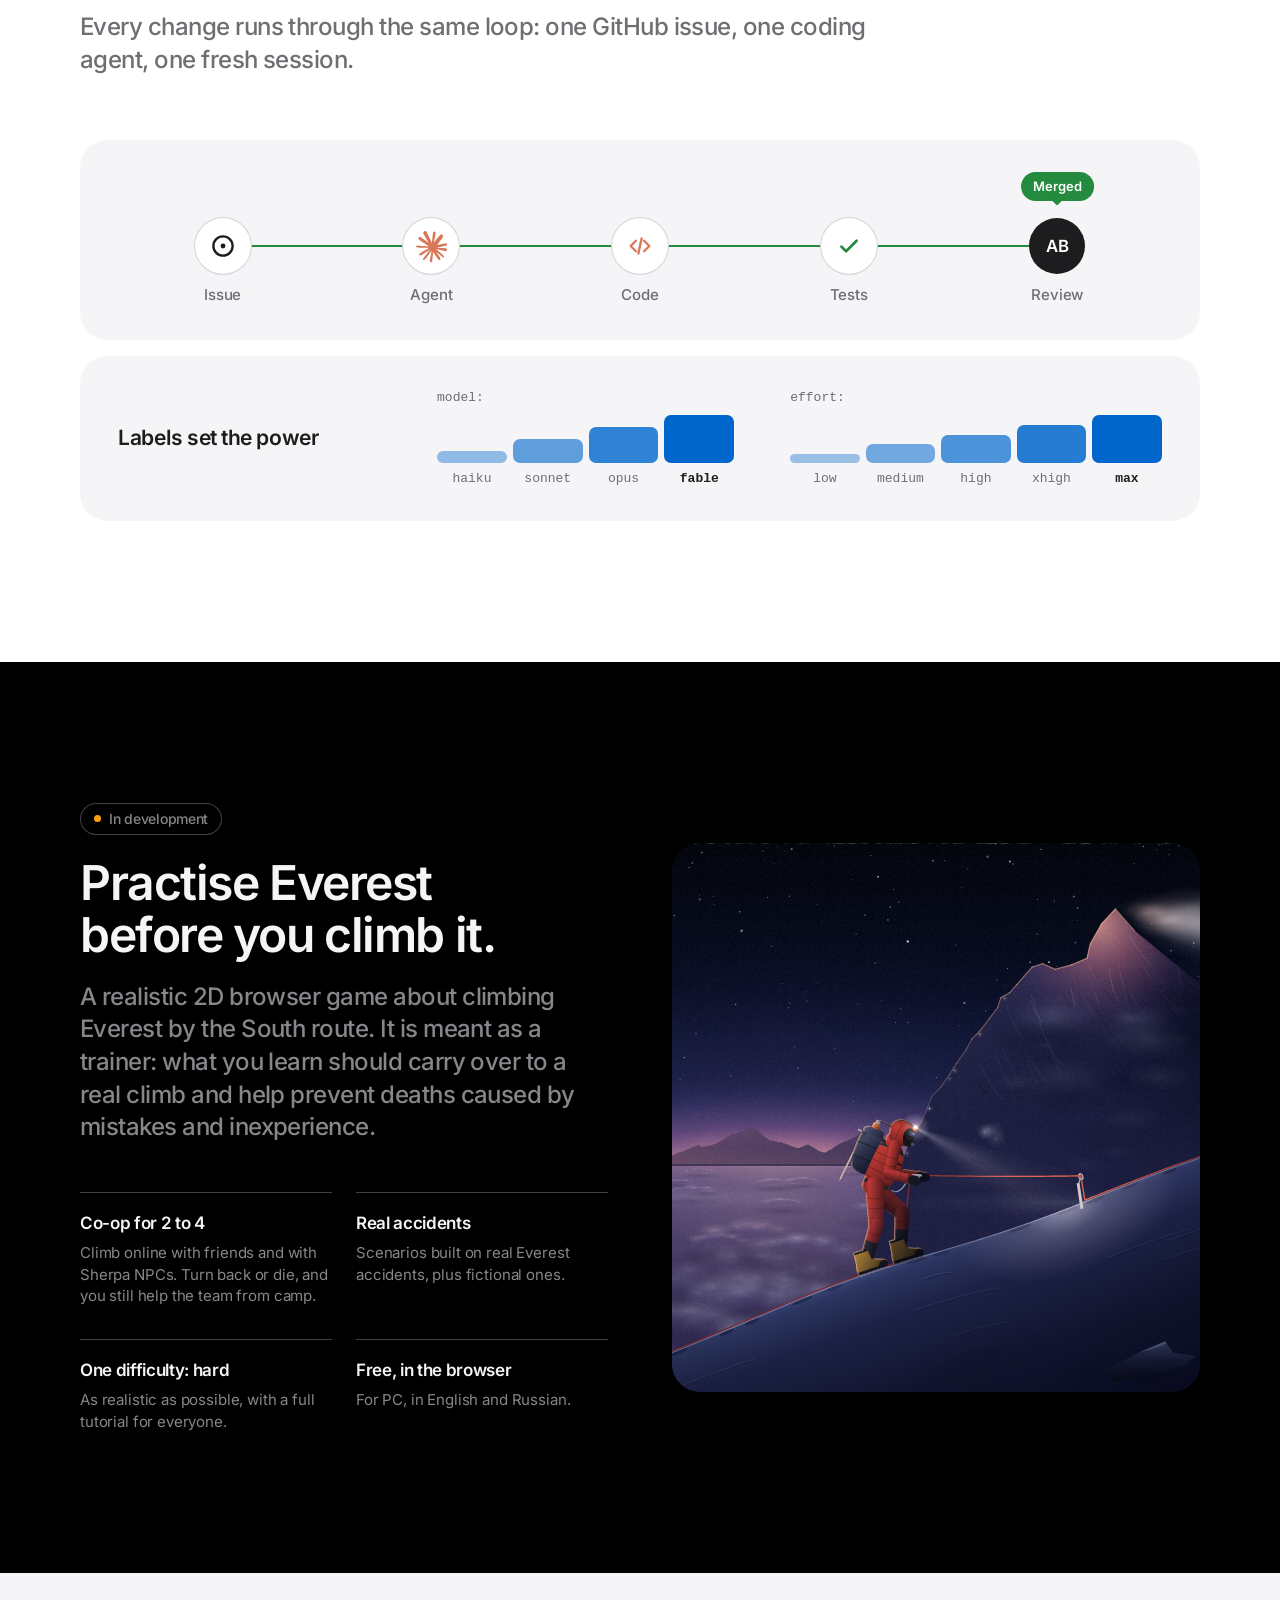
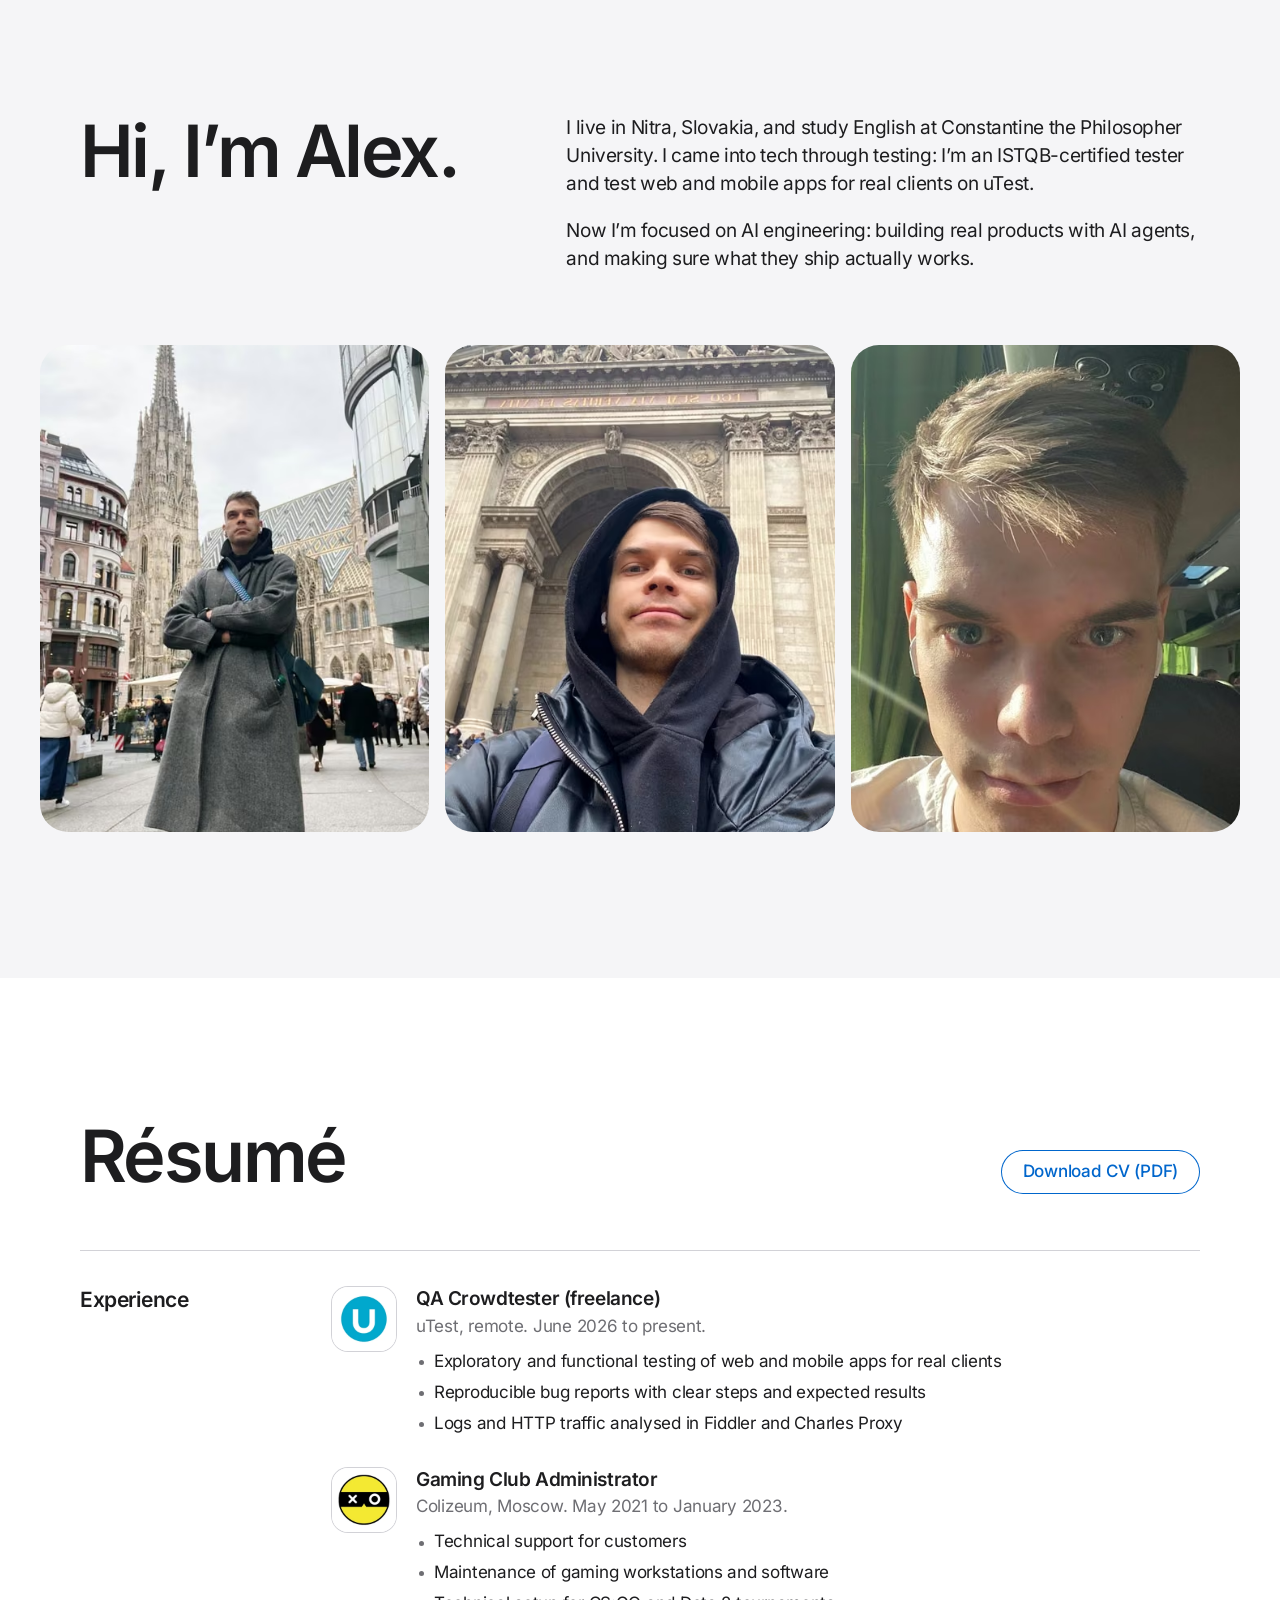
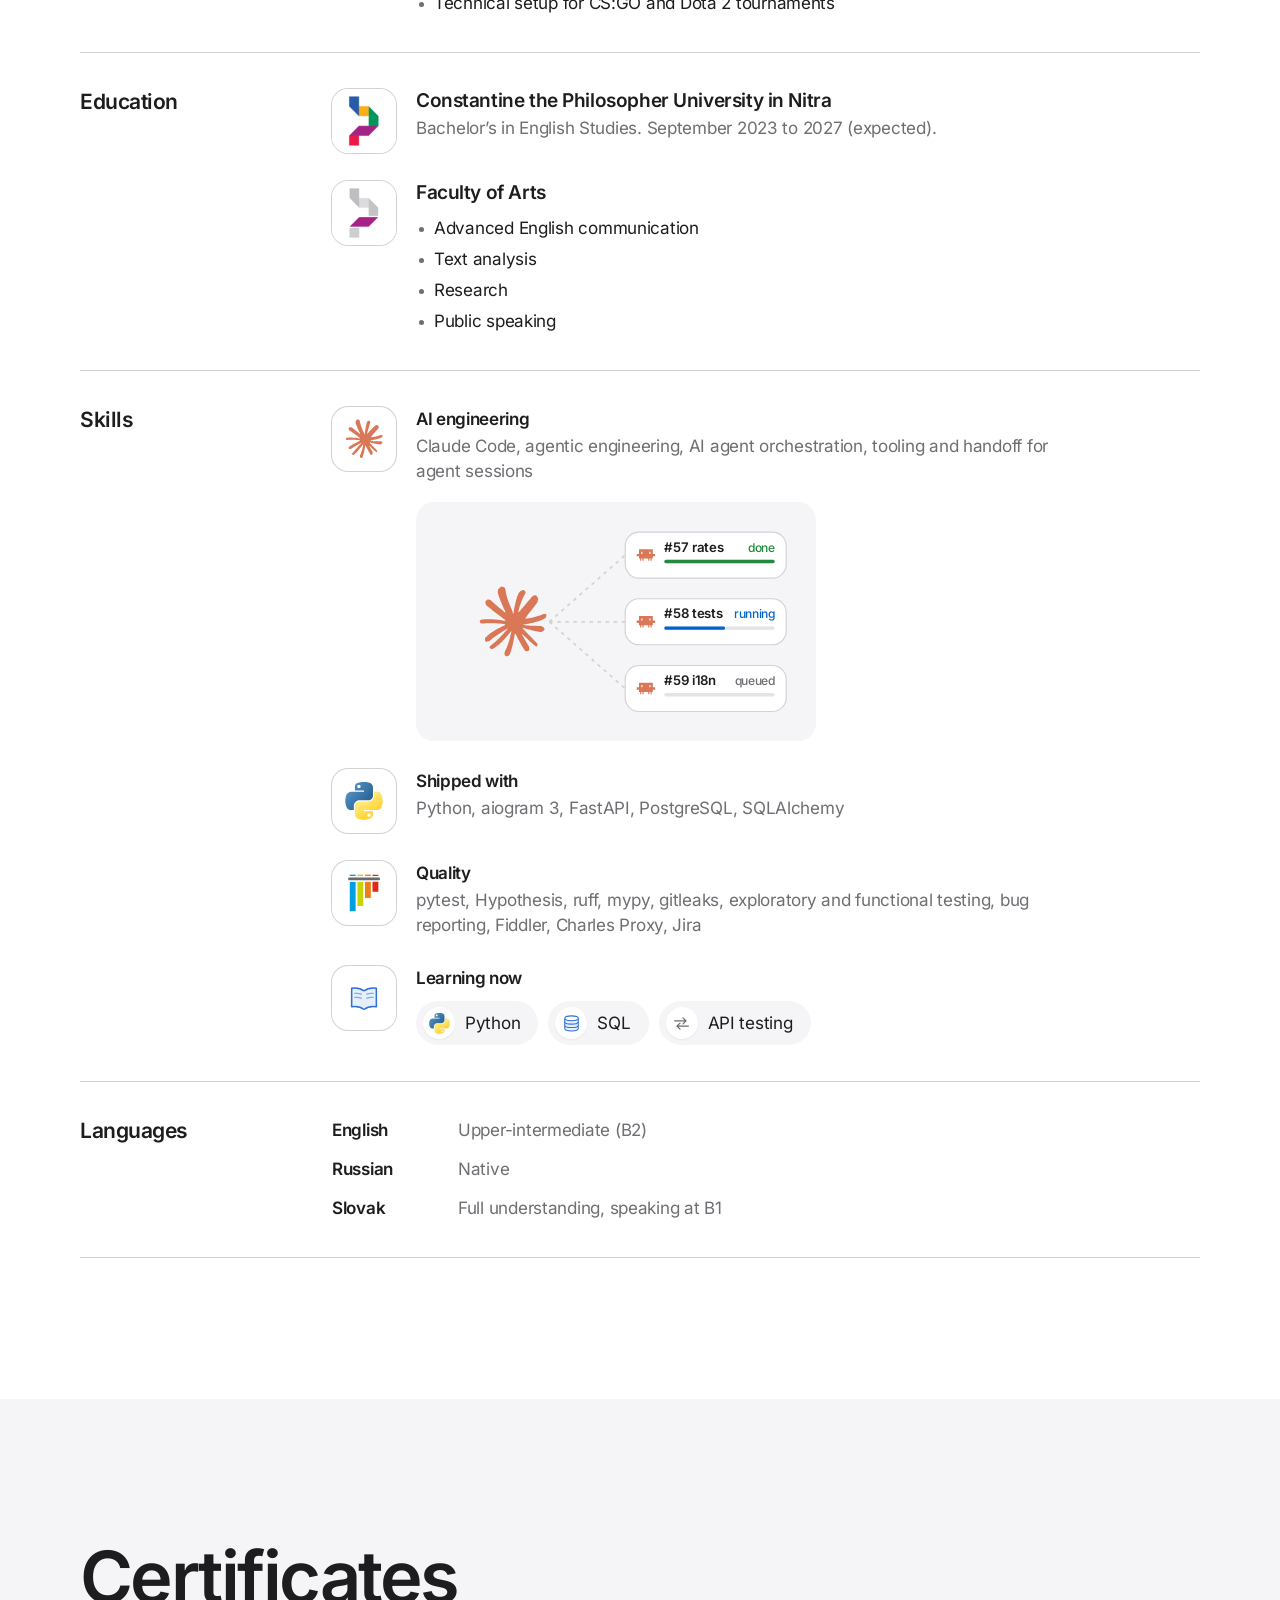
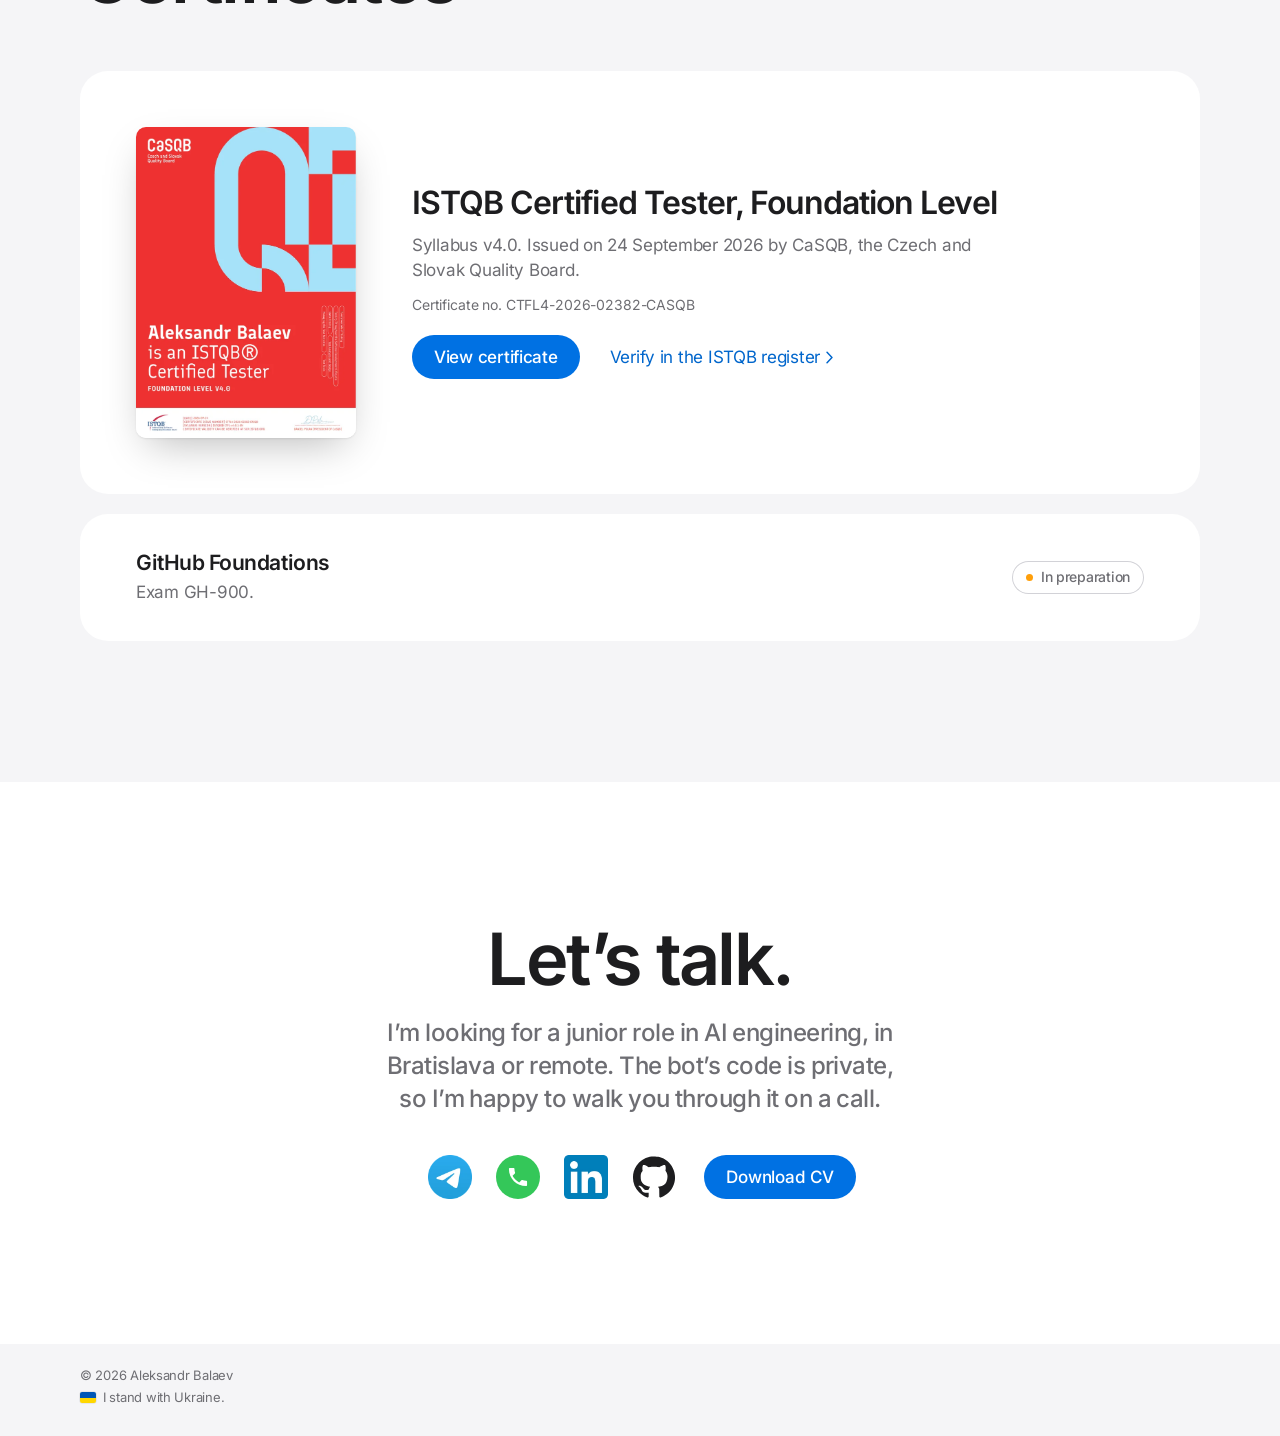
==== commit b6c0674b: "Approach: shorten to an animated loop, add Fable to the labels The home page Approach section drops " ====
--- a/index.html
+++ b/index.html
@@ -26,7 +26,7 @@
   <link rel="icon" href="favicon.svg" type="image/svg+xml">
   <link rel="icon" href="favicon-32.png" sizes="32x32" type="image/png">
   <link rel="apple-touch-icon" href="apple-touch-icon.png">
-  <link rel="stylesheet" href="assets/css/main.css?v=20261102-1">
+  <link rel="stylesheet" href="assets/css/main.css?v=20261112-1">
 
   <script type="application/ld+json">
   {
@@ -219,112 +219,47 @@
       <div class="wrap">
         <div class="section-head">
           <h2 class="h2" id="approach-title">Agents write the code.<br>I own the result.</h2>
-          <p class="lead">On Personal Exchange Bot every change runs through the same loop: one GitHub issue, one coding agent, one fresh session. People stay in the loop through the issue thread.</p>
-        </div>
-
-        <ol class="story flow">
-          <li class="story__item">
-            <div class="frame" aria-hidden="true">
-              <div class="mini">
-                <p class="mini__meta"><span class="state"></span>Open issue #57</p>
-                <p class="mini__title">Show the exchanger rate on the offer card</p>
-                <p class="labels"><code class="label">model:opus</code><code class="label">effort:xhigh</code></p>
-              </div>
-            </div>
-            <h3 class="h3 story__title">Open an issue</h3>
-            <p>Every task starts as a GitHub issue. Its labels set the model and the effort, using Claude Code’s own values.</p>
-          </li>
-          <li class="story__item">
-            <div class="frame" aria-hidden="true">
-              <div class="mini">
-                <p class="mini__meta">Session manager</p>
-                <div class="lanes">
-                  <div class="lane"><span class="state"></span><b>#57</b><span>opus, xhigh</span><em>running</em></div>
-                  <div class="lane"><span class="state"></span><b>#58</b><span>sonnet, high</span><em>running</em></div>
-                  <div class="lane"><span class="state state--queued"></span><b>#59</b><span>haiku, low</span><em>queued</em></div>
-                </div>
-              </div>
-            </div>
-            <h3 class="h3 story__title">Start an agent</h3>
-            <p>A session manager runs the issue watcher and starts one headless Claude Code agent per issue, each in its own git worktree.</p>
-          </li>
-          <li class="story__item">
-            <div class="frame" aria-hidden="true">
-              <div class="mini">
-                <p class="mini__meta"><span class="avatar">AI</span>Agent commented on #57</p>
-                <p class="mini__body">My understanding: add a second rate under the market rate. Sample screen:</p>
-                <div class="sketch">
-                  <div><span>Market rate</span><b>3.64</b></div>
-                  <div class="sketch__new"><span>Exchangers</span><b>3.81</b></div>
-                </div>
-              </div>
-            </div>
-            <h3 class="h3 story__title">Confirm the task</h3>
-            <p>Before any code, the agent posts how it understood the issue, with sample screens where relevant.</p>
-          </li>
-          <li class="story__item">
-            <div class="frame" aria-hidden="true">
-              <div class="mini">
-                <p class="mini__meta">Pull request for #57</p>
-                <ol class="commits">
-                  <li>Add the exchanger rate row</li>
-                  <li>Cover the rate row with tests</li>
+          <p class="lead">Every change runs through the same loop: one GitHub issue, one coding agent, one fresh session.</p>
+        </div>
+
+        <div class="loop">
+          <div class="pipe" data-anim role="img" aria-label="An issue goes through the loop: issue, agent, code, tests and a person’s review, and is merged. Then the next issue starts in a fresh session.">
+            <div class="pipe__rail" aria-hidden="true">
+              <span class="pipe__line"><span class="pipe__fill"></span></span>
+              <span class="pipe__runner"><span class="pipe__tag"><b>#57</b><b>#58</b><b>#59</b><b>Merged</b></span></span>
+              <ol class="pipe__steps">
+                <li class="pipe__step pipe__step--issue"><span class="pipe__dot"><svg viewBox="0 0 24 24" focusable="false"><circle cx="12" cy="12" r="8.25"/><circle class="pipe__core" cx="12" cy="12" r="2.1"/></svg></span><span class="pipe__name">Issue</span></li>
+                <li class="pipe__step pipe__step--agent"><span class="pipe__dot"><svg viewBox="0 0 128 128" focusable="false"><path d="m25.144 85.096 25.159-14.118.421-1.23-.421-.68h-1.23l-4.21-.26-14.377-.388-12.466-.518-12.078-.648-3.044-.648-2.85-3.755.292-1.879 2.558-1.716 3.659.324 8.095.55 12.143.842 8.807.519 13.05 1.36h2.072l.292-.842-.713-.518-.55-.519-12.564-8.516-13.6-9.002-7.123-5.18-3.853-2.623-1.943-2.461-.842-5.375 3.497-3.853 4.695.323 1.198.324 4.76 3.659 10.168 7.869 13.276 9.779 1.943 1.619.777-.55.097-.39-.875-1.457-7.22-13.049-7.707-13.276-3.432-5.504-.907-3.304c-.323-1.36-.55-2.492-.55-3.885L33.53.712 35.73 0l5.311.713 2.235 1.942 3.302 7.545 5.343 11.884 8.29 16.158 2.428 4.792 1.295 4.436.486 1.36h.842v-.777l.68-9.099 1.263-11.172 1.23-14.377.421-4.047L70.864 4.5l3.983-2.623 3.109 1.49 2.558 3.658-.356 2.364-1.522 9.876-2.979 15.478-1.943 10.362h1.133l1.296-1.295 5.245-6.962 8.808-11.01 3.886-4.37 4.533-4.825 2.914-2.3h5.505l4.047 6.023-1.813 6.218-5.666 7.188-4.696 6.087-6.735 9.067-4.21 7.253.39.583 1.003-.097 15.219-3.238 8.224-1.49 9.811-1.683 4.437 2.072.485 2.105-1.748 4.306-10.491 2.59-12.305 2.461-18.328 4.34-.226.162.259.323 8.257.778 3.53.194h8.645l16.093 1.198 4.21 2.784 2.525 3.4-.421 2.59-6.476 3.304-8.743-2.073-20.4-4.857-6.993-1.749h-.972v.583l5.829 5.7 10.685 9.649 13.373 12.434.68 3.076-1.716 2.429-1.813-.26-11.754-8.84-4.534-3.982-10.264-8.646h-.68v.907l2.364 3.465 12.499 18.78.647 5.764-.906 1.878-3.238 1.133-3.562-.647-7.318-10.265-7.545-11.56-6.087-10.361-.745.421-3.595 38.694-1.683 1.975-3.886 1.49-3.238-2.46-1.716-3.984 1.716-7.868 2.072-10.265 1.684-8.16 1.522-10.135.906-3.368-.064-.226-.745.097-7.642 10.492-11.624 15.704-9.197 9.843-2.201.875-3.82-1.976.355-3.53 2.137-3.14 12.726-16.19 7.674-10.038 4.954-5.796-.033-.842h-.29L22.066 98.987l-6.023.777-2.59-2.429.324-3.982 1.23-1.296 10.168-6.994Z"/></svg></span><span class="pipe__name">Agent</span></li>
+                <li class="pipe__step pipe__step--code"><span class="pipe__dot"><svg viewBox="0 0 24 24" focusable="false"><path d="M8.5 7.5 4 12l4.5 4.5m7-9L20 12l-4.5 4.5M13.4 5.5l-2.8 13"/></svg></span><span class="pipe__name">Code</span></li>
+                <li class="pipe__step pipe__step--tests"><span class="pipe__dot"><svg viewBox="0 0 24 24" focusable="false"><path d="m5.5 12.5 4 4 9-9"/></svg></span><span class="pipe__name">Tests</span></li>
+                <li class="pipe__step pipe__step--review"><span class="pipe__dot">AB</span><span class="pipe__name">Review</span></li>
+              </ol>
+            </div>
+          </div>
+
+          <div class="power">
+            <h3 class="h3">Labels set the power</h3>
+            <div class="power__scales">
+              <div class="scale">
+                <p class="scale__key">model:</p>
+                <ol class="scale__steps" aria-label="Model labels, from the lightest to the most powerful">
+                  <li style="--h: .25"><code>haiku</code></li>
+                  <li style="--h: .5"><code>sonnet</code></li>
+                  <li style="--h: .75"><code>opus</code></li>
+                  <li style="--h: 1"><code>fable</code></li>
                 </ol>
               </div>
-            </div>
-            <h3 class="h3 story__title">Build</h3>
-            <p>The agent writes the code and the tests on its own branch and opens a pull request through the existing workflow.</p>
-          </li>
-          <li class="story__item">
-            <div class="frame" aria-hidden="true">
-              <div class="mini">
-                <ul class="mini-checks">
-                  <li><span class="checks__ok"></span><b>ruff</b></li>
-                  <li><span class="checks__ok"></span><b>mypy</b></li>
-                  <li><span class="checks__ok"></span><b>pytest</b><em>4,808 tests</em></li>
-                  <li><span class="checks__ok"></span><b>gitleaks</b></li>
-                </ul>
-              </div>
-              <div class="mini mini--row"><span class="avatar avatar--person">AB</span>Review approved</div>
-            </div>
-            <h3 class="h3 story__title">Verify</h3>
-            <p>CI runs ruff, mypy, the full pytest suite and a secret scan. Then a person reviews the result.</p>
-          </li>
-          <li class="story__item">
-            <div class="frame" aria-hidden="true">
-              <div class="mini">
-                <p class="mini__meta">Handoff for the next session</p>
-                <p class="mini__body"><b>Done:</b> rate row and tests, #57 merged.</p>
-                <p class="mini__body"><b>Next:</b> translate the new label into Ukrainian.</p>
-              </div>
-            </div>
-            <h3 class="h3 story__title">Hand off</h3>
-            <p>The agent leaves a handoff for the next session. Agents talk through issue comments, in plain language anyone can read.</p>
-          </li>
-        </ol>
-        <p class="flow__caption small">A simplified example of one issue going through the loop.</p>
-
-        <div class="bento">
-          <div class="tile">
-            <p class="tile__big">1 : 1</p>
-            <p>One issue, one agent. Each works in its own git worktree, on its own branch, from a fresh session.</p>
-          </div>
-          <div class="tile">
-            <p class="tile__big">2</p>
-            <p>agents at a time. Other issues wait in a queue, and no issue ever gets two agents.</p>
-          </div>
-          <div class="tile">
-            <p class="tile__big tile__big--word">Opus, xhigh</p>
-            <p>the default model and effort when an issue has no labels.</p>
-          </div>
-          <div class="tile tile--wide">
-            <p class="tile__title">Labels set the power</p>
-            <p class="labels"><code class="label">model:haiku</code><code class="label">model:sonnet</code><code class="label">model:opus</code></p>
-            <p class="labels"><code class="label">effort:low</code><code class="label">effort:medium</code><code class="label">effort:high</code><code class="label">effort:xhigh</code><code class="label">effort:max</code></p>
-          </div>
-          <div class="tile">
-            <p class="tile__big">0</p>
-            <p>shared secrets. One setup script, and everyone signs in with their own GitHub and Claude accounts.</p>
+              <div class="scale">
+                <p class="scale__key">effort:</p>
+                <ol class="scale__steps" aria-label="Effort labels, from the lowest to the highest">
+                  <li style="--h: .2"><code>low</code></li>
+                  <li style="--h: .4"><code>medium</code></li>
+                  <li style="--h: .6"><code>high</code></li>
+                  <li style="--h: .8"><code>xhigh</code></li>
+                  <li style="--h: 1"><code>max</code></li>
+                </ol>
+              </div>
+            </div>
           </div>
         </div>
       </div>
--- a/assets/css/main.css
+++ b/assets/css/main.css
@@ -2079,13 +2079,6 @@
 }
 
 /* ---------- Agent workflow ---------- */
-.labels {
-  display: flex;
-  flex-wrap: wrap;
-  gap: 6px;
-  margin-top: 12px;
-}
-
 .label {
   display: inline-block;
   padding: 3px 10px;
@@ -2429,285 +2422,396 @@
   }
 }
 
-/* Approach: storyboard frames with mini UI */
-@media (min-width: 1000px) {
-  .flow {
-    grid-template-columns: repeat(3, minmax(0, 1fr));
-    gap: 48px 24px;
-  }
-}
-
-.frame {
+/* ---------- Approach: one issue through the loop, and the labels ---------- */
+.loop {
+  display: grid;
+  gap: 16px;
+  margin-top: clamp(40px, 6vw, 64px);
+}
+
+.pipe,
+.power {
+  border-radius: var(--radius-l);
+  background: var(--mist);
+}
+
+/* The loop. Agents' steps in Claude's colour, the person's steps in ink.
+   An issue tag hops from step to step and ends merged; #57, #58 and #59 take
+   turns. At rest (reduced motion) it shows the merged issue at the review. */
+.pipe {
+  --dot: min(44px, 12vw);
+  --tag: 40px; /* room above the dots for the issue tag */
+  --ok: #248a3d;
+  --claude: #d97757;
+  padding: 22px clamp(10px, 3vw, 40px) 24px;
+  overflow: hidden; /* the runner below reaches past the panel */
+  -webkit-user-select: none;
+  user-select: none;
+}
+
+@media (prefers-color-scheme: dark) {
+  .pipe {
+    --ok: #30d158;
+  }
+}
+
+@media (min-width: 760px) {
+  .pipe {
+    --dot: 56px;
+    --tag: 46px;
+    padding-block: 32px 34px;
+  }
+}
+
+.pipe__rail {
+  position: relative;
+  padding-top: var(--tag);
+}
+
+.pipe__steps {
+  display: grid;
+  grid-template-columns: repeat(5, minmax(0, 1fr));
+}
+
+.pipe__step {
   display: flex;
   flex-direction: column;
-  justify-content: center;
-  gap: 8px;
-  height: 236px;
-  padding: 16px;
-  overflow: hidden;
-  border-radius: var(--radius-l);
-  background: var(--mist);
-  font-size: 13.5px;
-  line-height: 1.38;
+  align-items: center;
+  gap: 10px;
+}
+
+.pipe__dot {
+  --ring: var(--hairline);
+  position: relative; /* sits over the line */
+  display: grid;
+  place-items: center;
+  width: var(--dot);
+  height: var(--dot);
+  border-radius: 50%;
+  background: var(--raised);
+  box-shadow: 0 0 0 1px var(--ring), 0 0 0 0 transparent;
+  color: var(--ink);
+}
+
+.pipe__dot svg {
+  width: 50%;
+  height: 50%;
+  fill: none;
+  stroke: currentColor;
+  stroke-width: 2;
+  stroke-linecap: round;
+  stroke-linejoin: round;
+}
+
+.pipe__core {
+  fill: currentColor;
+  stroke: none;
+}
+
+.pipe__step--agent svg {
+  width: 56%;
+  height: 56%;
+  fill: var(--claude);
+  stroke: none;
+}
+
+.pipe__step--code .pipe__dot {
+  color: var(--claude);
+}
+
+.pipe__step--tests .pipe__dot {
+  color: var(--ok);
+}
+
+.pipe__step--tests svg {
+  stroke-width: 2.3;
+}
+
+.pipe__step--review .pipe__dot {
+  --ring: transparent;
+  background: var(--ink);
+  color: var(--paper);
+  font-size: calc(var(--dot) * 0.3);
+  font-weight: 600;
+  letter-spacing: 0;
+}
+
+.pipe__name {
+  color: var(--graphite);
+  font-size: 0.8125rem;
+  font-weight: 500;
   letter-spacing: -0.01em;
-}
-
-@media (max-width: 679px) {
-  .frame {
-    height: auto;
-  }
-}
-
-.mini {
-  padding: 12px 14px;
-  border-radius: 14px;
-  background: var(--raised);
-  box-shadow: 0 1px 2px rgba(0, 0, 0, 0.05);
-}
-
-.mini--row {
-  display: flex;
-  align-items: center;
-  gap: 8px;
-  font-weight: 500;
-}
-
-.mini__meta {
-  display: flex;
-  align-items: center;
-  gap: 7px;
-  color: var(--graphite);
-  font-size: 12.5px;
-}
-
-.mini__title {
-  margin-top: 5px;
-  font-size: 14.5px;
+  white-space: nowrap;
+}
+
+@media (min-width: 760px) {
+  .pipe__name {
+    font-size: 0.9375rem;
+  }
+}
+
+/* The line joins the first and the last dot */
+.pipe__line {
+  position: absolute;
+  left: 10%;
+  right: 10%;
+  top: calc(var(--tag) + var(--dot) / 2 - 1px);
+  height: 2px;
+  border-radius: 1px;
+  background: var(--hairline);
+}
+
+.pipe__fill {
+  position: absolute;
+  inset: 0;
+  border-radius: inherit;
+  background-color: var(--ok);
+  transform-origin: left center;
+}
+
+/* The tag rides on a runner as wide as the line, so 25% of it is one step */
+.pipe__runner {
+  position: absolute;
+  left: 10%;
+  top: 0;
+  width: 80%;
+  transform: translateX(100%);
+}
+
+.pipe__tag {
+  position: absolute;
+  left: 0;
+  top: 0;
+  display: grid;
+  padding: 5px 10px;
+  border-radius: 980px;
+  background-color: var(--ok);
+  color: var(--paper);
+  font-size: 0.75rem;
+  line-height: 1.3;
   font-weight: 600;
-  letter-spacing: -0.016em;
-}
-
-.mini__body {
-  margin-top: 6px;
-}
-
-.mini .labels {
-  margin-top: 10px;
-}
-
-.mini .label {
-  font-size: 11.5px;
-  padding: 2px 8px;
-}
-
-.state {
-  flex: none;
+  letter-spacing: 0;
+  white-space: nowrap;
+  font-variant-numeric: tabular-nums;
+  transform: translateX(-50%);
+}
+
+@media (min-width: 760px) {
+  .pipe__tag {
+    padding: 6px 12px;
+    font-size: 0.8125rem;
+  }
+}
+
+.pipe__tag::after {
+  content: "";
+  position: absolute;
+  left: 50%;
+  bottom: -3px;
   width: 8px;
   height: 8px;
-  border-radius: 50%;
-  background: #30d158;
-}
-
-.state--queued {
-  background: #c7c7cc;
-}
-
-.lanes {
-  margin-top: 6px;
-}
-
-.lane {
-  display: grid;
-  grid-template-columns: 8px 34px minmax(0, 1fr) auto;
-  align-items: center;
+  margin-left: -4px;
+  border-radius: 1.5px;
+  background: inherit;
+  transform: rotate(45deg);
+}
+
+.pipe__tag b {
+  grid-area: 1 / 1;
+  font-weight: inherit;
+  text-align: center;
+  opacity: 0;
+}
+
+.pipe__tag b:last-child {
+  opacity: 1;
+}
+
+@media (prefers-reduced-motion: no-preference) {
+  .pipe__runner {
+    animation: pipe-run 8s cubic-bezier(0.55, 0, 0.25, 1) infinite;
+  }
+
+  .pipe__fill {
+    animation: pipe-fill 8s cubic-bezier(0.55, 0, 0.25, 1) infinite;
+  }
+
+  .pipe__tag {
+    animation: pipe-tag 8s ease-out infinite;
+  }
+
+  .pipe__tag b:nth-child(1) { animation: pipe-no-1 24s linear infinite; }
+  .pipe__tag b:nth-child(2) { animation: pipe-no-2 24s linear infinite; }
+  .pipe__tag b:nth-child(3) { animation: pipe-no-3 24s linear infinite; }
+  .pipe__tag b:nth-child(4) { animation: pipe-merged 8s linear infinite; }
+
+  /* Each step lights up while the tag is on it: the same keyframes, shifted
+     so they start when the tag arrives (4%, 22%, 40%, 58% and 76% of the loop) */
+  .pipe__step:nth-child(1) { --at: -7.68s; }
+  .pipe__step:nth-child(2) { --at: -6.24s; }
+  .pipe__step:nth-child(3) { --at: -4.8s; }
+  .pipe__step:nth-child(4) { --at: -3.36s; }
+  .pipe__step:nth-child(5) { --at: -1.92s; }
+
+  .pipe__dot {
+    animation: pipe-ping 8s ease-out var(--at) infinite;
+  }
+
+  .pipe__name {
+    animation: pipe-name 8s ease-out var(--at) infinite;
+  }
+}
+
+@keyframes pipe-run {
+  0%, 16% { transform: translateX(0); }
+  22%, 34% { transform: translateX(25%); }
+  40%, 52% { transform: translateX(50%); }
+  58%, 70% { transform: translateX(75%); }
+  76%, 100% { transform: translateX(100%); }
+}
+
+@keyframes pipe-fill {
+  0%, 16% { transform: scaleX(0); background-color: var(--link); opacity: 1; }
+  22%, 34% { transform: scaleX(0.25); }
+  40%, 52% { transform: scaleX(0.5); }
+  58%, 70% { transform: scaleX(0.75); }
+  76% { transform: scaleX(1); background-color: var(--link); }
+  80%, 93% { transform: scaleX(1); background-color: var(--ok); opacity: 1; }
+  99%, 100% { transform: scaleX(1); background-color: var(--ok); opacity: 0; }
+}
+
+@keyframes pipe-tag {
+  0% { opacity: 0; transform: translate(-50%, 6px); background-color: var(--ink); }
+  4% { opacity: 1; transform: translate(-50%, 0); }
+  78% { transform: translate(-50%, 0) scale(1); background-color: var(--ink); }
+  80% { transform: translate(-50%, -2px) scale(1.08); background-color: var(--ok); }
+  83% { transform: translate(-50%, 0) scale(1); }
+  94% { opacity: 1; }
+  98%, 100% { opacity: 0; transform: translate(-50%, 0) scale(1); background-color: var(--ok); }
+}
+
+@keyframes pipe-merged {
+  0%, 79% { opacity: 0; }
+  80%, 100% { opacity: 1; }
+}
+
+/* Three rounds of the loop: #57, then #58, then #59 */
+@keyframes pipe-no-1 {
+  0%, 26.4% { opacity: 1; }
+  26.7%, 100% { opacity: 0; }
+}
+
+@keyframes pipe-no-2 {
+  0%, 33.3% { opacity: 0; }
+  33.4%, 59.7% { opacity: 1; }
+  60%, 100% { opacity: 0; }
+}
+
+@keyframes pipe-no-3 {
+  0%, 66.6% { opacity: 0; }
+  66.7%, 93% { opacity: 1; }
+  93.4%, 100% { opacity: 0; }
+}
+
+@keyframes pipe-ping {
+  0%, 16%, 100% {
+    box-shadow: 0 0 0 1px var(--ring), 0 0 0 0 transparent;
+    transform: scale(1);
+  }
+  3%, 12% {
+    box-shadow: 0 0 0 2px var(--link), 0 0 0 7px color-mix(in srgb, var(--link) 16%, transparent);
+    transform: scale(1.08);
+  }
+}
+
+@keyframes pipe-name {
+  0%, 16%, 100% { color: var(--graphite); }
+  3%, 12% { color: var(--ink); }
+}
+
+/* Labels set the power: bars grow from the lightest model and effort to the strongest */
+.power {
+  --bar: 36px;
+  padding: 24px clamp(20px, 3vw, 40px) 26px;
+}
+
+@media (min-width: 760px) {
+  .power {
+    --bar: 48px;
+    padding-block: 32px 34px;
+  }
+}
+
+.power__scales {
+  --col: min(64px, calc((100% - 4 * 6px) / 5));
+  display: grid;
+  gap: 20px 56px;
+  margin-top: 16px;
+}
+
+/* Side by side: one share of the width per bar, so every bar is equally wide */
+@media (min-width: 760px) {
+  .power__scales {
+    --col: minmax(0, 1fr);
+    grid-template-columns: minmax(0, 4fr) minmax(0, 5fr);
+    max-width: 760px;
+  }
+}
+
+@media (min-width: 1000px) {
+  .power {
+    display: grid;
+    grid-template-columns: minmax(0, 1fr) minmax(0, 2.6fr);
+    align-items: center;
+    gap: 40px;
+  }
+
+  .power__scales {
+    margin-top: 0;
+  }
+}
+
+.scale__key {
+  color: var(--graphite);
+  font-family: ui-monospace, "SF Mono", SFMono-Regular, Menlo, Consolas, monospace;
+  font-size: 0.8125rem;
+  letter-spacing: 0;
+}
+
+.scale__steps {
+  display: grid;
+  grid-auto-flow: column;
+  grid-auto-columns: var(--col);
+  align-items: end;
+  gap: 6px;
+  margin-top: 8px;
+}
+
+.scale__steps li {
+  display: grid;
   gap: 8px;
-  padding-block: 7px;
-  border-top: 1px solid var(--hairline);
-  font-variant-numeric: tabular-nums;
-}
-
-.lane:first-child {
-  border-top: 0;
-}
-
-.lane span:not(.state) {
+}
+
+.scale__steps li::before {
+  content: "";
+  height: calc(var(--h) * var(--bar));
+  border-radius: 7px;
+  background: var(--link);
+  opacity: calc(0.22 + var(--h) * 0.78);
+}
+
+.scale__steps code {
   color: var(--graphite);
-}
-
-.lane em {
-  color: var(--graphite);
-  font-size: 12px;
-  font-style: normal;
-}
-
-.avatar {
-  display: grid;
-  flex: none;
-  place-items: center;
-  width: 20px;
-  height: 20px;
-  border-radius: 50%;
-  background: var(--blue);
-  color: #fff;
-  font-size: 9px;
-  font-weight: 700;
+  font-size: 0.8125rem;
+  line-height: 1.2;
   letter-spacing: 0;
-}
-
-.avatar--person {
-  background: var(--ink);
-  color: var(--paper);
-}
-
-.sketch {
-  display: grid;
-  gap: 3px;
-  margin-top: 9px;
-  padding: 9px 11px;
-  border-radius: 10px;
-  background: var(--mist);
-  font-variant-numeric: tabular-nums;
-}
-
-.sketch div {
-  display: flex;
-  justify-content: space-between;
-  gap: 10px;
-}
-
-.sketch span {
-  color: var(--graphite);
-}
-
-.sketch__new,
-.sketch__new span {
-  color: var(--link);
-}
-
-.commits {
-  display: grid;
-  gap: 10px;
-  margin-top: 10px;
-}
-
-.commits li {
-  position: relative;
-  padding-left: 20px;
-}
-
-.commits li::before {
-  content: "";
-  position: absolute;
-  left: 2px;
-  top: 0.38em;
-  width: 9px;
-  height: 9px;
-  border-radius: 50%;
-  box-shadow: inset 0 0 0 2px var(--blue);
-  background: var(--raised);
-}
-
-.commits li:not(:last-child)::after {
-  content: "";
-  position: absolute;
-  left: 6px;
-  top: calc(0.38em + 10px);
-  bottom: -12px;
-  width: 1px;
-  background: var(--hairline);
-}
-
-.mini-checks li {
-  display: grid;
-  grid-template-columns: 18px auto 1fr;
-  align-items: center;
-  gap: 10px;
-  padding-block: 6px;
-}
-
-.mini-checks b {
-  font-family: ui-monospace, "SF Mono", SFMono-Regular, Menlo, Consolas, monospace;
-  font-size: 12.5px;
-  font-weight: 500;
-  letter-spacing: 0;
-}
-
-.mini-checks em {
-  justify-self: end;
-  color: var(--graphite);
-  font-size: 12px;
-  font-style: normal;
-}
-
-.flow__caption {
-  margin-top: 28px;
-}
-
-/* Approach: bento of setup facts */
-.bento {
-  display: grid;
-  gap: 16px;
-  margin-top: clamp(56px, 7vw, 88px);
-}
-
-@media (min-width: 760px) {
-  .bento {
-    grid-template-columns: repeat(3, minmax(0, 1fr));
-  }
-
-  .tile--wide {
-    grid-column: span 2;
-  }
-}
-
-.tile {
-  display: flex;
-  flex-direction: column;
-  justify-content: flex-end;
-  min-height: 210px;
-  padding: clamp(24px, 3vw, 32px);
-  border-radius: var(--radius-l);
-  background: var(--mist);
-}
-
-.tile > p:not(.tile__big):not(.tile__title):not(.labels) {
-  margin-top: 10px;
-  color: var(--graphite);
-}
-
-.tile__big {
-  font-size: clamp(2.5rem, 1.9rem + 2vw, 3.5rem);
-  line-height: 1;
-  font-weight: 700;
-  letter-spacing: -0.045em;
-}
-
-.tile__title {
-  margin-bottom: 4px;
-  font-size: clamp(1.5rem, 1.2rem + 1vw, 2rem);
-  line-height: 1.1;
-  font-weight: 700;
-  letter-spacing: -0.035em;
-}
-
-.tile .labels {
-  margin-top: 12px;
-}
-
-.tile .label {
-  font-size: 0.8125rem;
-  padding: 4px 10px;
-}
-
-.tile__big--word {
-  font-size: clamp(2rem, 1.6rem + 1.3vw, 2.5rem);
-  letter-spacing: -0.04em;
-}
-
-@media (max-width: 759px) {
-  .tile {
-    min-height: 0;
-  }
+  text-align: center;
+  white-space: nowrap;
+}
+
+.scale__steps li:last-child code {
+  color: var(--ink);
+  font-weight: 600;
 }
 
 /* ---------- Home: hero photo spans the whole text block ---------- */
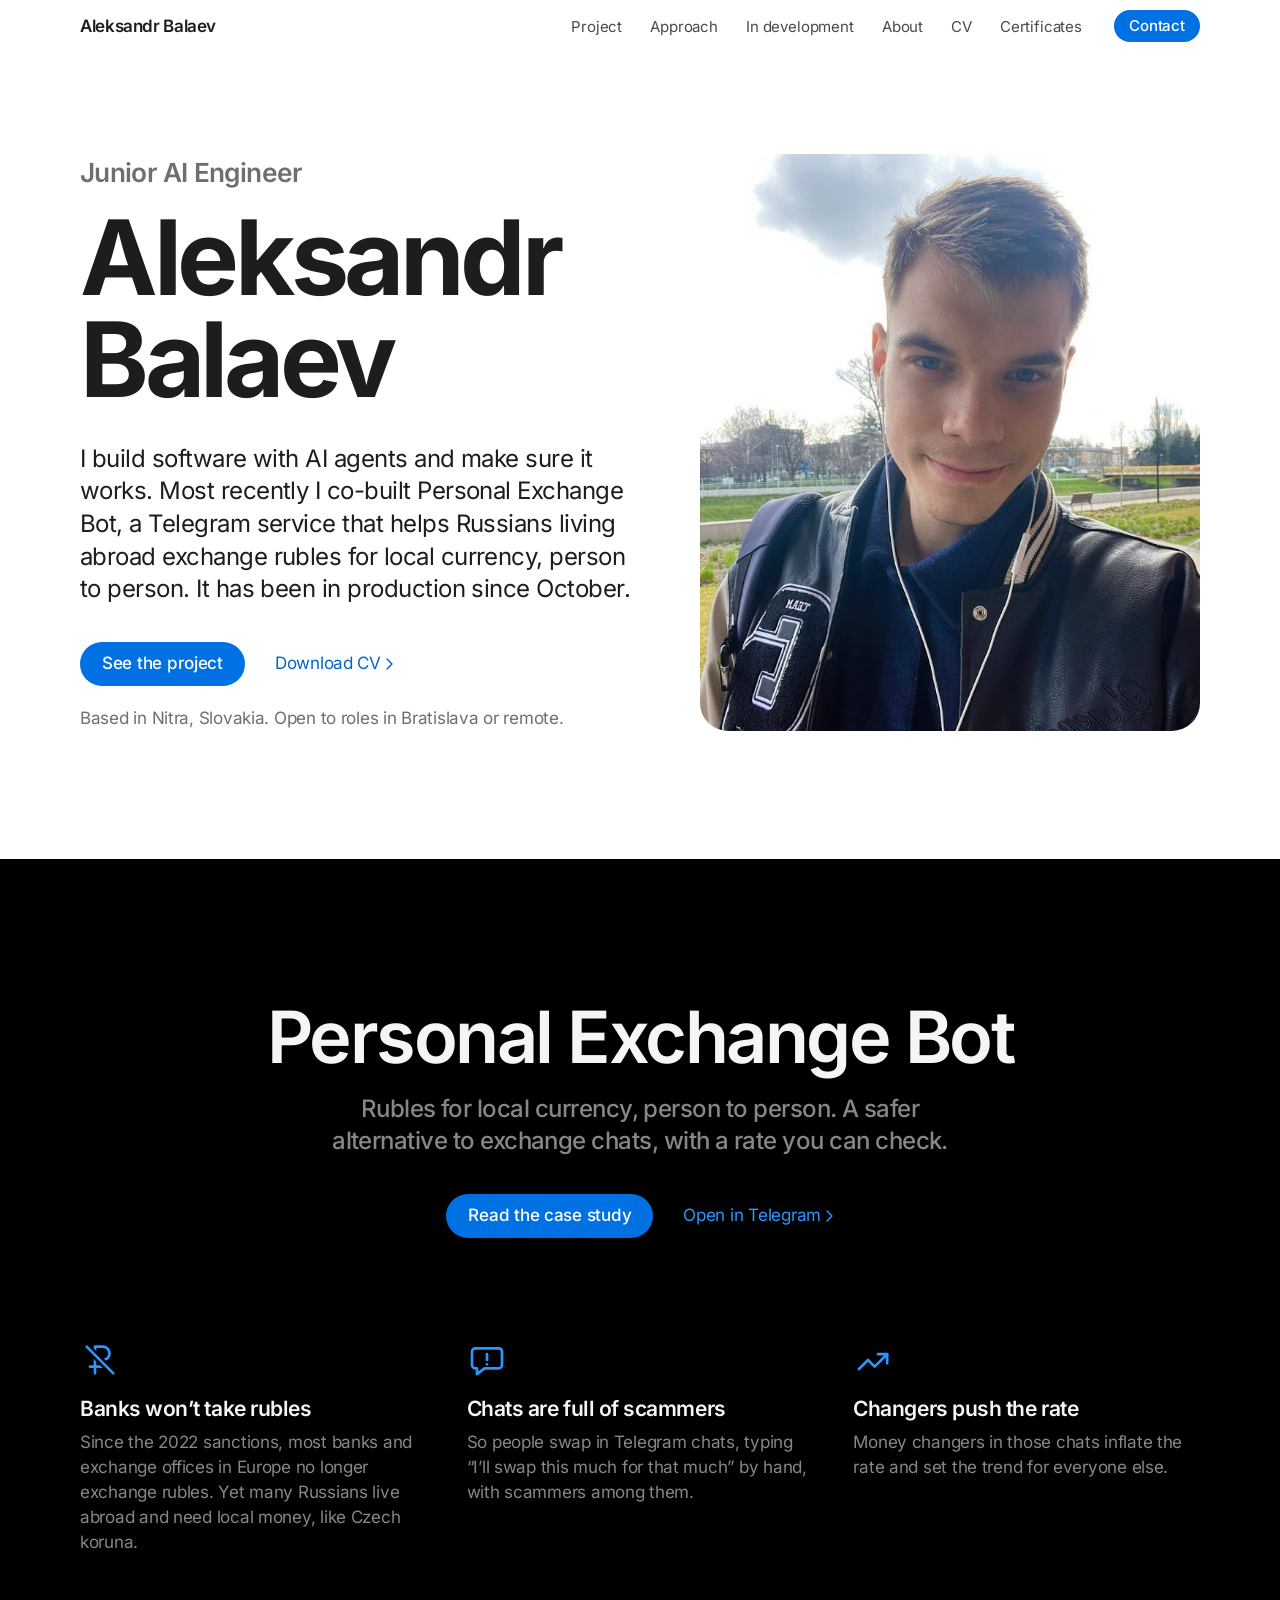
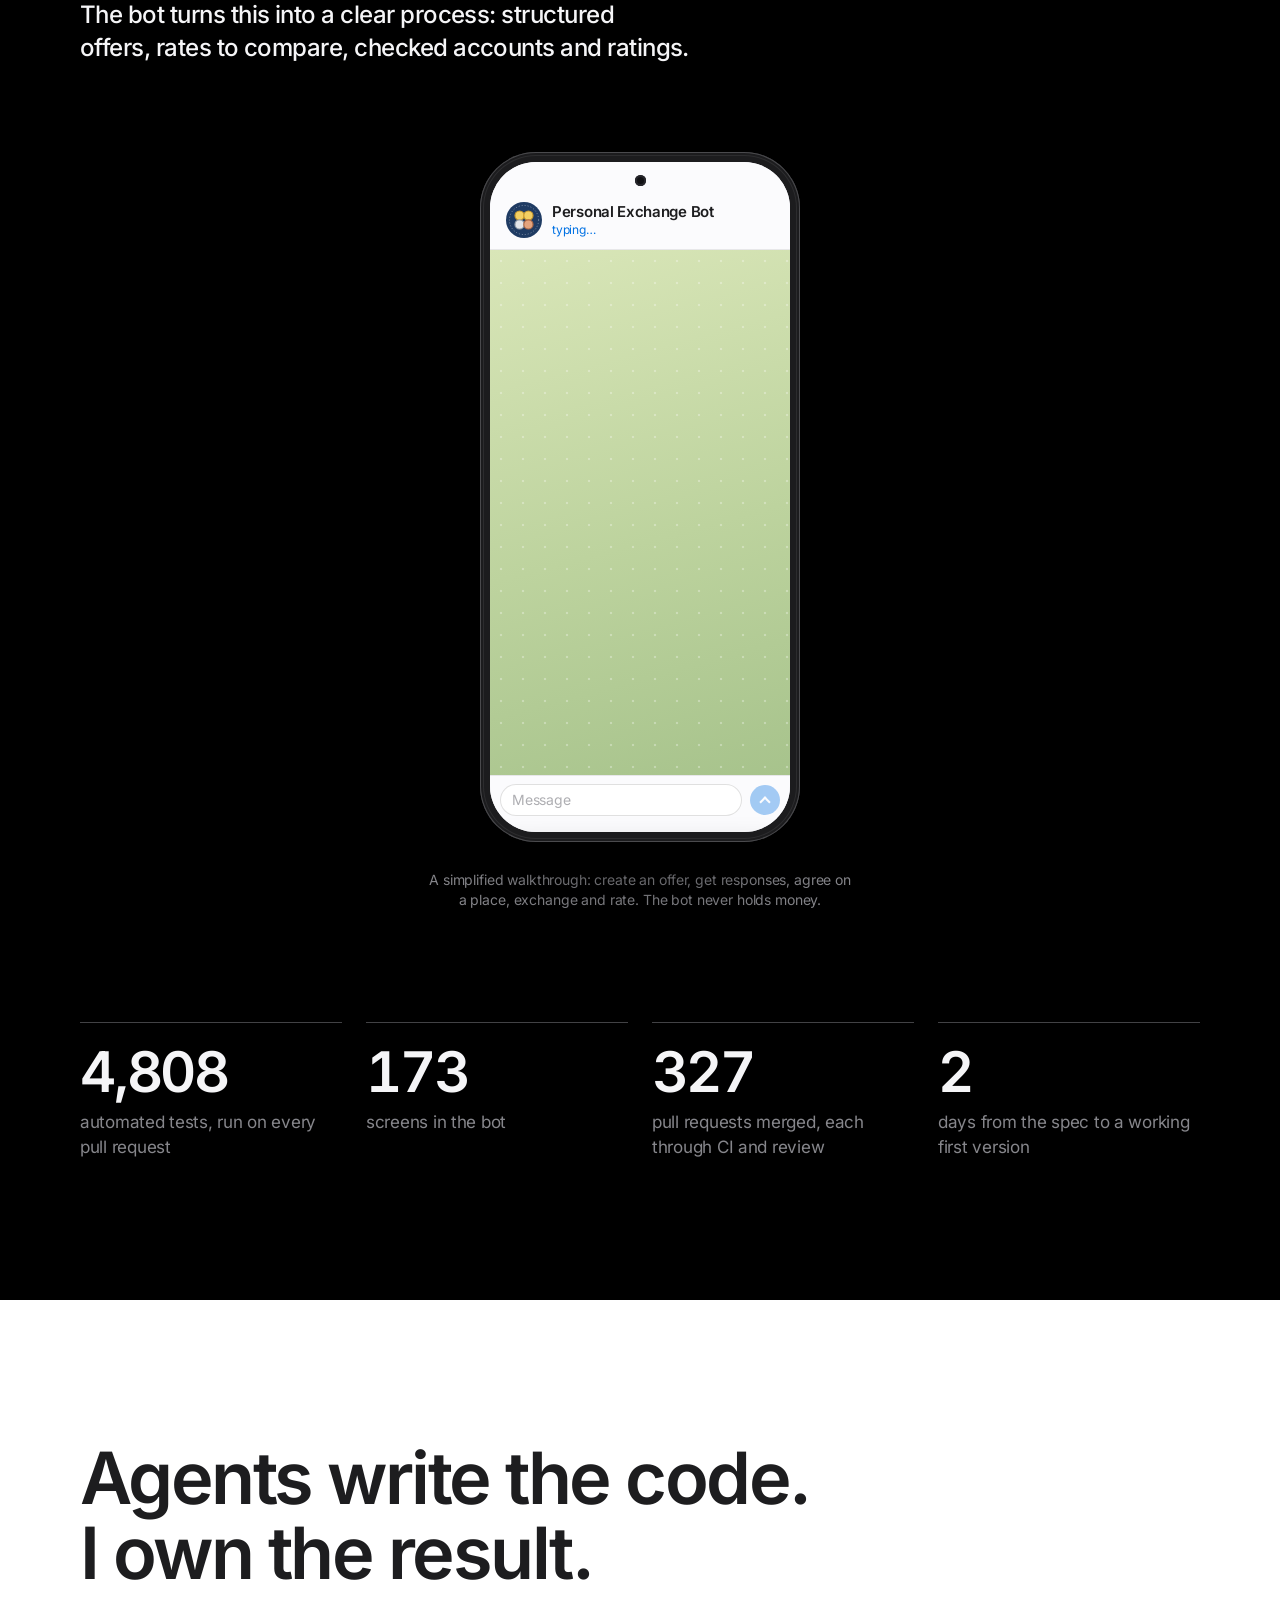
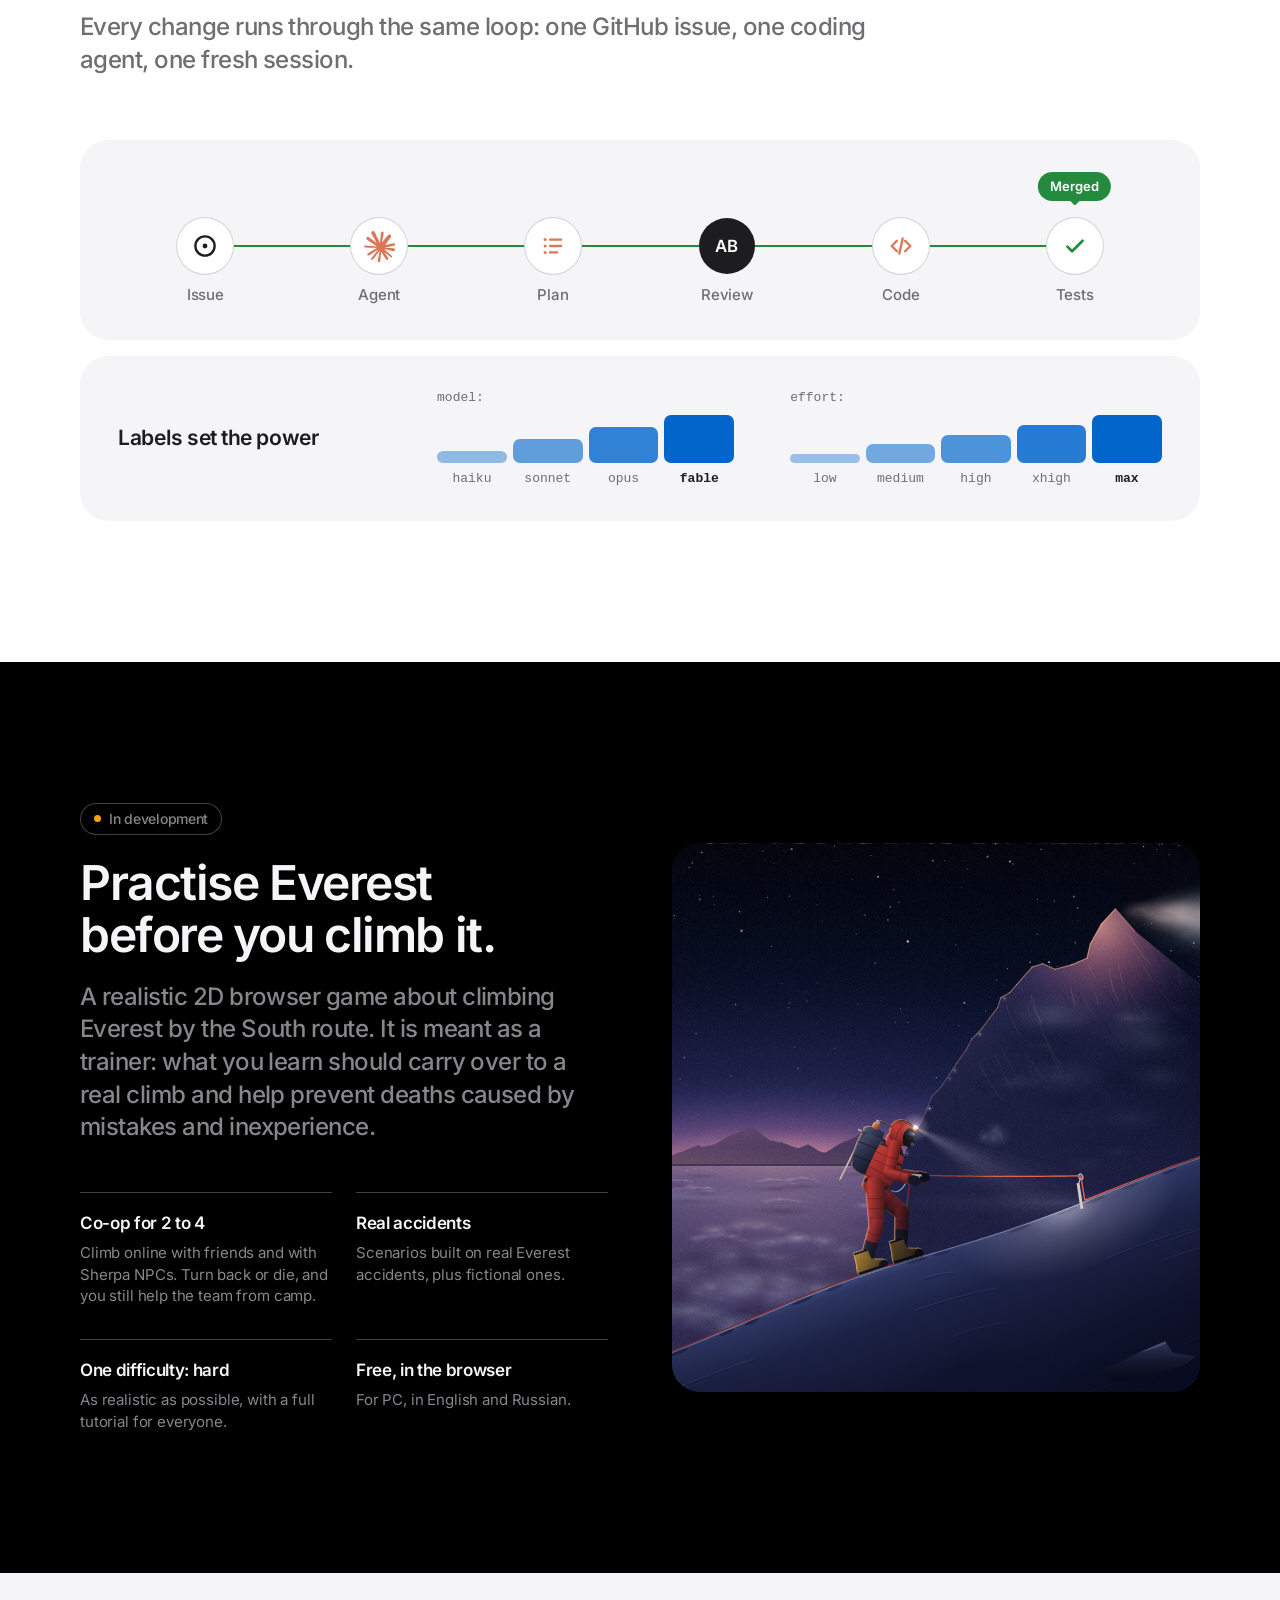
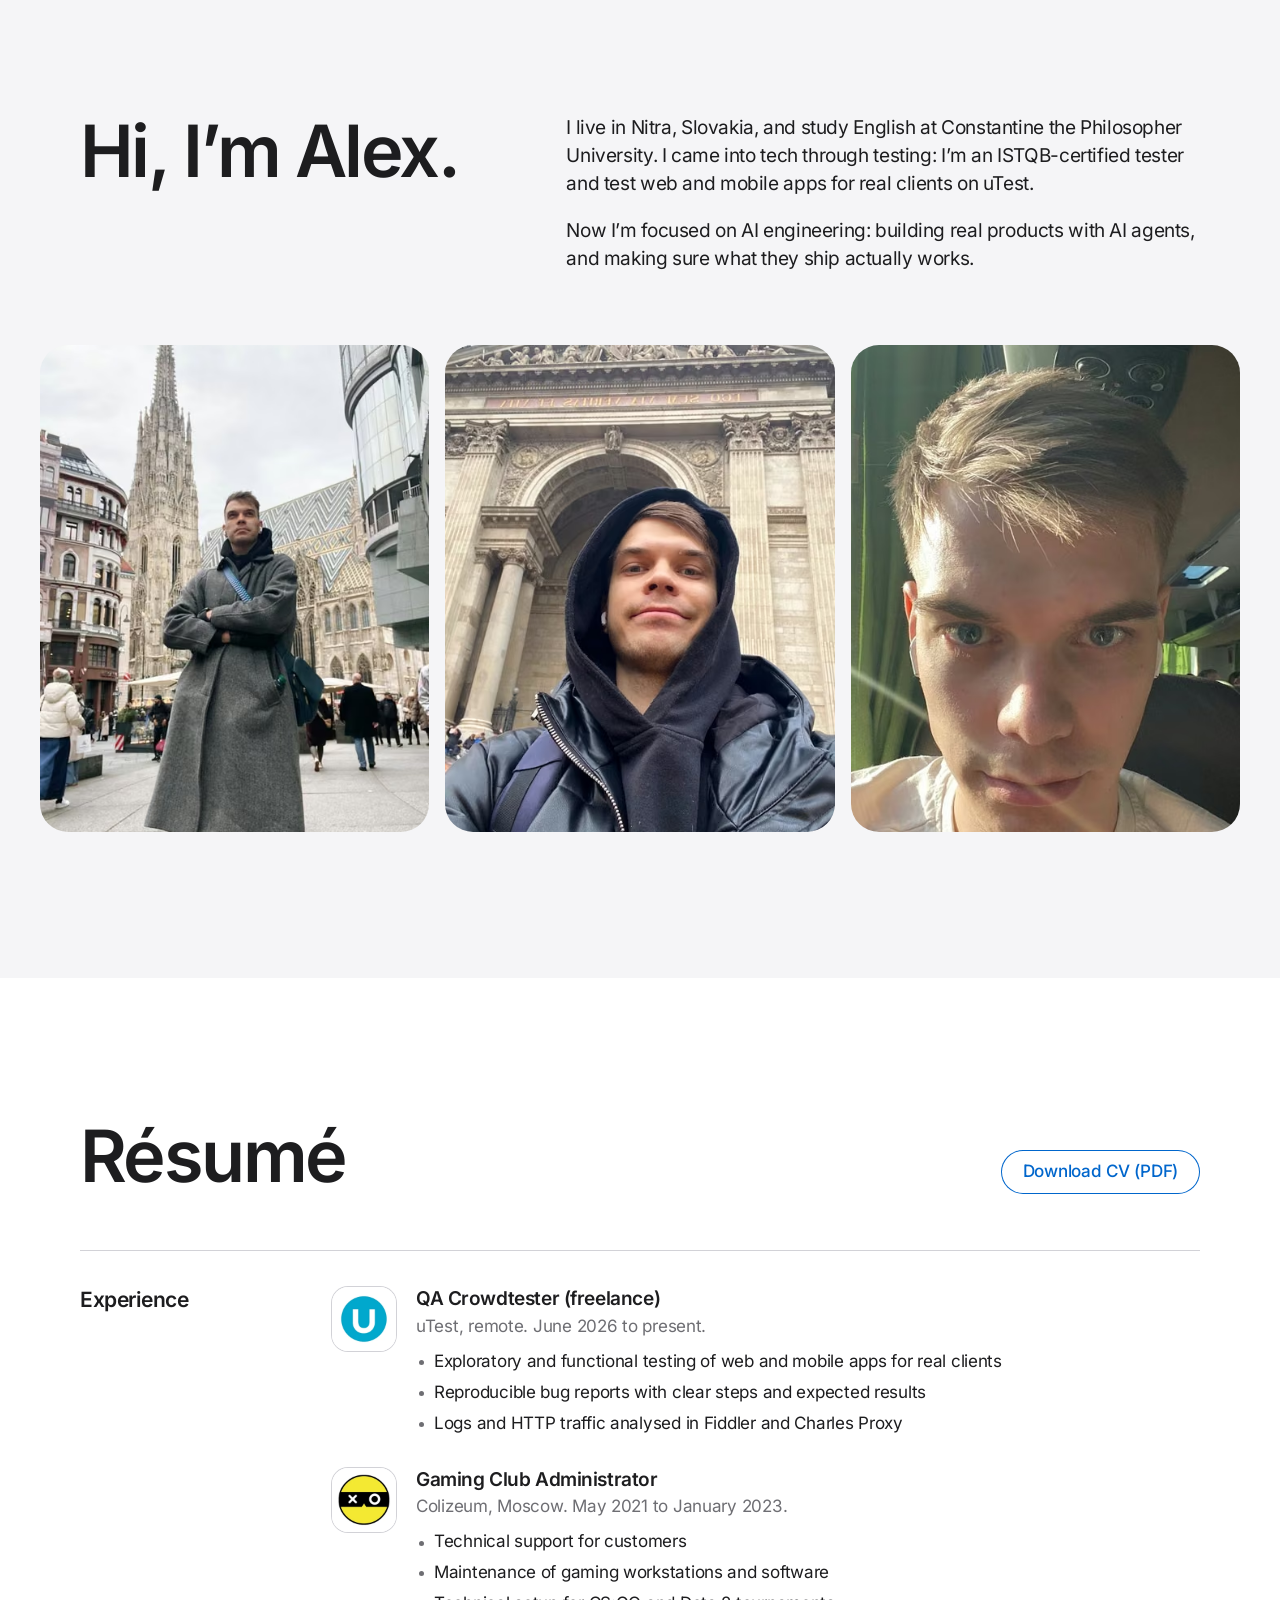
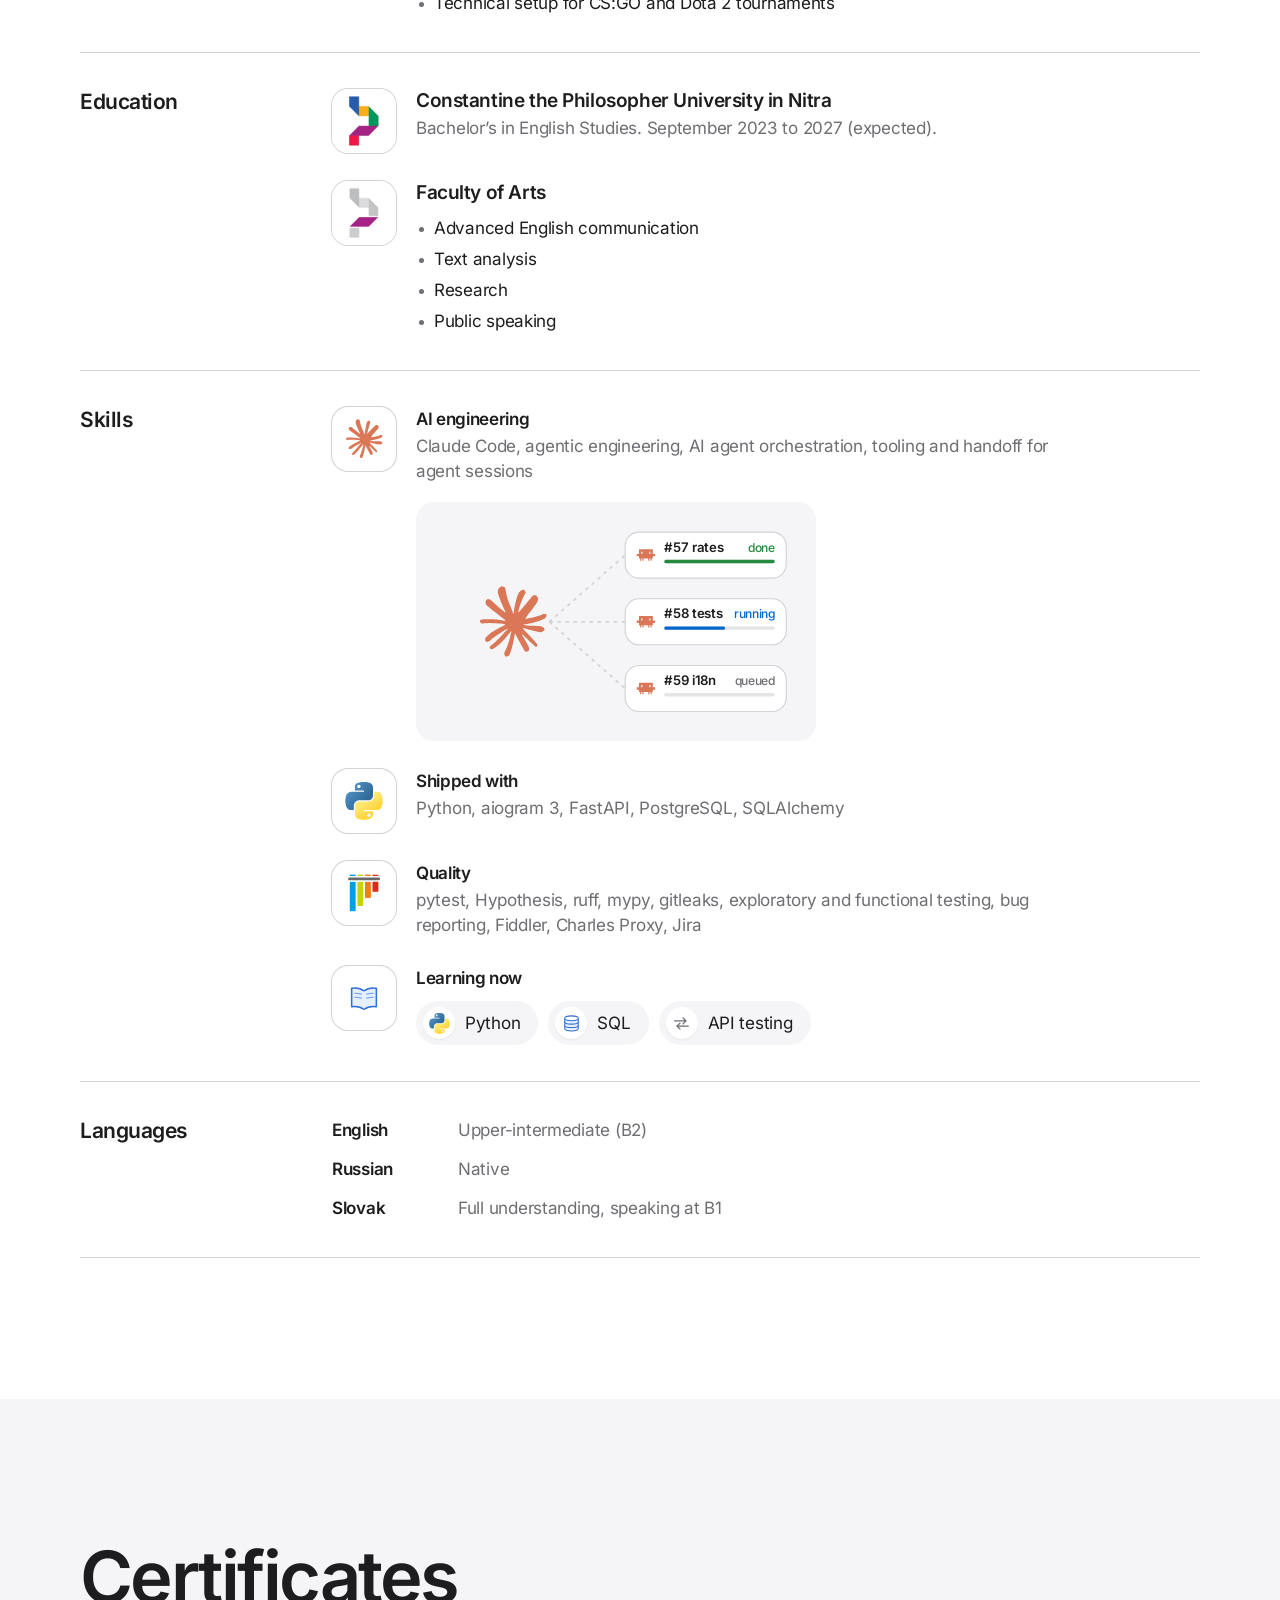
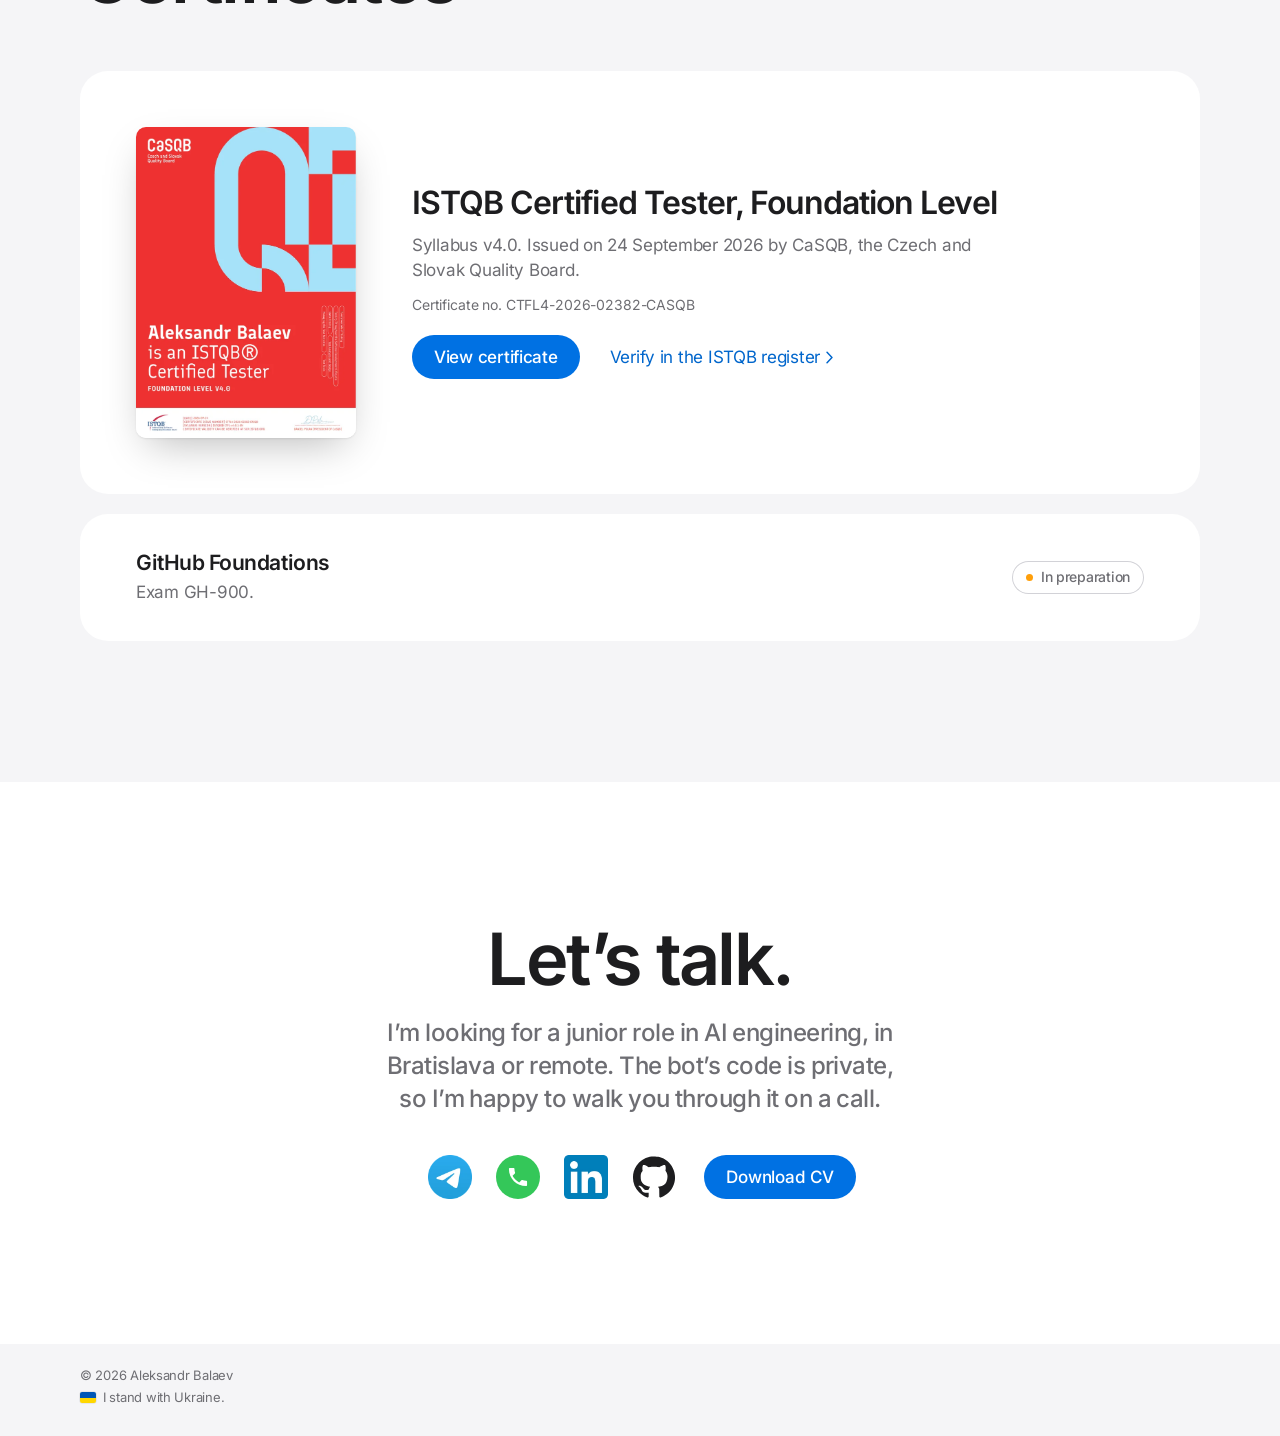
==== commit e6f7f10e: "Approach: the loop goes issue, agent, plan, review, code, tests The animated loop on the home page n" ====
--- a/index.html
+++ b/index.html
@@ -26,7 +26,7 @@
   <link rel="icon" href="favicon.svg" type="image/svg+xml">
   <link rel="icon" href="favicon-32.png" sizes="32x32" type="image/png">
   <link rel="apple-touch-icon" href="apple-touch-icon.png">
-  <link rel="stylesheet" href="assets/css/main.css?v=20261112-1">
+  <link rel="stylesheet" href="assets/css/main.css?v=20261112-2">
 
   <script type="application/ld+json">
   {
@@ -223,16 +223,17 @@
         </div>
 
         <div class="loop">
-          <div class="pipe" data-anim role="img" aria-label="An issue goes through the loop: issue, agent, code, tests and a person’s review, and is merged. Then the next issue starts in a fresh session.">
+          <div class="pipe" data-anim role="img" aria-label="An issue goes through the loop: issue, agent, the agent’s plan, a person’s review of the plan, code and tests, and is merged. Then the next issue starts in a fresh session.">
             <div class="pipe__rail" aria-hidden="true">
               <span class="pipe__line"><span class="pipe__fill"></span></span>
               <span class="pipe__runner"><span class="pipe__tag"><b>#57</b><b>#58</b><b>#59</b><b>Merged</b></span></span>
               <ol class="pipe__steps">
                 <li class="pipe__step pipe__step--issue"><span class="pipe__dot"><svg viewBox="0 0 24 24" focusable="false"><circle cx="12" cy="12" r="8.25"/><circle class="pipe__core" cx="12" cy="12" r="2.1"/></svg></span><span class="pipe__name">Issue</span></li>
                 <li class="pipe__step pipe__step--agent"><span class="pipe__dot"><svg viewBox="0 0 128 128" focusable="false"><path d="m25.144 85.096 25.159-14.118.421-1.23-.421-.68h-1.23l-4.21-.26-14.377-.388-12.466-.518-12.078-.648-3.044-.648-2.85-3.755.292-1.879 2.558-1.716 3.659.324 8.095.55 12.143.842 8.807.519 13.05 1.36h2.072l.292-.842-.713-.518-.55-.519-12.564-8.516-13.6-9.002-7.123-5.18-3.853-2.623-1.943-2.461-.842-5.375 3.497-3.853 4.695.323 1.198.324 4.76 3.659 10.168 7.869 13.276 9.779 1.943 1.619.777-.55.097-.39-.875-1.457-7.22-13.049-7.707-13.276-3.432-5.504-.907-3.304c-.323-1.36-.55-2.492-.55-3.885L33.53.712 35.73 0l5.311.713 2.235 1.942 3.302 7.545 5.343 11.884 8.29 16.158 2.428 4.792 1.295 4.436.486 1.36h.842v-.777l.68-9.099 1.263-11.172 1.23-14.377.421-4.047L70.864 4.5l3.983-2.623 3.109 1.49 2.558 3.658-.356 2.364-1.522 9.876-2.979 15.478-1.943 10.362h1.133l1.296-1.295 5.245-6.962 8.808-11.01 3.886-4.37 4.533-4.825 2.914-2.3h5.505l4.047 6.023-1.813 6.218-5.666 7.188-4.696 6.087-6.735 9.067-4.21 7.253.39.583 1.003-.097 15.219-3.238 8.224-1.49 9.811-1.683 4.437 2.072.485 2.105-1.748 4.306-10.491 2.59-12.305 2.461-18.328 4.34-.226.162.259.323 8.257.778 3.53.194h8.645l16.093 1.198 4.21 2.784 2.525 3.4-.421 2.59-6.476 3.304-8.743-2.073-20.4-4.857-6.993-1.749h-.972v.583l5.829 5.7 10.685 9.649 13.373 12.434.68 3.076-1.716 2.429-1.813-.26-11.754-8.84-4.534-3.982-10.264-8.646h-.68v.907l2.364 3.465 12.499 18.78.647 5.764-.906 1.878-3.238 1.133-3.562-.647-7.318-10.265-7.545-11.56-6.087-10.361-.745.421-3.595 38.694-1.683 1.975-3.886 1.49-3.238-2.46-1.716-3.984 1.716-7.868 2.072-10.265 1.684-8.16 1.522-10.135.906-3.368-.064-.226-.745.097-7.642 10.492-11.624 15.704-9.197 9.843-2.201.875-3.82-1.976.355-3.53 2.137-3.14 12.726-16.19 7.674-10.038 4.954-5.796-.033-.842h-.29L22.066 98.987l-6.023.777-2.59-2.429.324-3.982 1.23-1.296 10.168-6.994Z"/></svg></span><span class="pipe__name">Agent</span></li>
+                <li class="pipe__step pipe__step--plan"><span class="pipe__dot"><svg viewBox="0 0 24 24" focusable="false"><path d="M9.5 6.5H19m-9.5 5.5H19m-9.5 5.5h6"/><circle class="pipe__core" cx="5.25" cy="6.5" r="1.3"/><circle class="pipe__core" cx="5.25" cy="12" r="1.3"/><circle class="pipe__core" cx="5.25" cy="17.5" r="1.3"/></svg></span><span class="pipe__name">Plan</span></li>
+                <li class="pipe__step pipe__step--review"><span class="pipe__dot">AB</span><span class="pipe__name">Review</span></li>
                 <li class="pipe__step pipe__step--code"><span class="pipe__dot"><svg viewBox="0 0 24 24" focusable="false"><path d="M8.5 7.5 4 12l4.5 4.5m7-9L20 12l-4.5 4.5M13.4 5.5l-2.8 13"/></svg></span><span class="pipe__name">Code</span></li>
                 <li class="pipe__step pipe__step--tests"><span class="pipe__dot"><svg viewBox="0 0 24 24" focusable="false"><path d="m5.5 12.5 4 4 9-9"/></svg></span><span class="pipe__name">Tests</span></li>
-                <li class="pipe__step pipe__step--review"><span class="pipe__dot">AB</span><span class="pipe__name">Review</span></li>
               </ol>
             </div>
           </div>
--- a/assets/css/main.css
+++ b/assets/css/main.css
@@ -2435,11 +2435,12 @@
   background: var(--mist);
 }
 
-/* The loop. Agents' steps in Claude's colour, the person's steps in ink.
+/* The loop: issue, agent, plan, the person's review of the plan, code, tests.
+   Agents' steps in Claude's colour, the person's steps in ink.
    An issue tag hops from step to step and ends merged; #57, #58 and #59 take
-   turns. At rest (reduced motion) it shows the merged issue at the review. */
+   turns. At rest (reduced motion) it shows the merged issue at the tests. */
 .pipe {
-  --dot: min(44px, 12vw);
+  --dot: min(44px, 10vw); /* six dots on a phone, with the line still showing between them */
   --tag: 40px; /* room above the dots for the issue tag */
   --ok: #248a3d;
   --claude: #d97757;
@@ -2470,7 +2471,7 @@
 
 .pipe__steps {
   display: grid;
-  grid-template-columns: repeat(5, minmax(0, 1fr));
+  grid-template-columns: repeat(6, minmax(0, 1fr));
 }
 
 .pipe__step {
@@ -2515,6 +2516,7 @@
   stroke: none;
 }
 
+.pipe__step--plan .pipe__dot,
 .pipe__step--code .pipe__dot {
   color: var(--claude);
 }
@@ -2538,7 +2540,7 @@
 
 .pipe__name {
   color: var(--graphite);
-  font-size: 0.8125rem;
+  font-size: min(0.8125rem, 3.6vw); /* a touch smaller below 360px, so six names keep apart */
   font-weight: 500;
   letter-spacing: -0.01em;
   white-space: nowrap;
@@ -2550,11 +2552,11 @@
   }
 }
 
-/* The line joins the first and the last dot */
+/* The line joins the first and the last dot (the middles of the first and last of six columns) */
 .pipe__line {
   position: absolute;
-  left: 10%;
-  right: 10%;
+  left: calc(100% / 12);
+  right: calc(100% / 12);
   top: calc(var(--tag) + var(--dot) / 2 - 1px);
   height: 2px;
   border-radius: 1px;
@@ -2569,12 +2571,12 @@
   transform-origin: left center;
 }
 
-/* The tag rides on a runner as wide as the line, so 25% of it is one step */
+/* The tag rides on a runner as wide as the line, so 20% of it is one step */
 .pipe__runner {
   position: absolute;
-  left: 10%;
+  left: calc(100% / 12);
   top: 0;
-  width: 80%;
+  width: calc(100% * 10 / 12);
   transform: translateX(100%);
 }
 
@@ -2583,11 +2585,12 @@
   left: 0;
   top: 0;
   display: grid;
-  padding: 5px 10px;
+  /* Slimmer on narrow phones: over the last dot, "Merged" has to stay inside the panel */
+  padding: 5px min(10px, 2.2vw);
   border-radius: 980px;
   background-color: var(--ok);
   color: var(--paper);
-  font-size: 0.75rem;
+  font-size: min(0.75rem, 3.45vw);
   line-height: 1.3;
   font-weight: 600;
   letter-spacing: 0;
@@ -2628,105 +2631,111 @@
 }
 
 @media (prefers-reduced-motion: no-preference) {
+  /* One round is 10 s: the tag rests 1 s on each of the six steps and takes
+     0.5 s to hop to the next one, so each step keeps the old 8 s rhythm */
   .pipe__runner {
-    animation: pipe-run 8s cubic-bezier(0.55, 0, 0.25, 1) infinite;
+    animation: pipe-run 10s cubic-bezier(0.55, 0, 0.25, 1) infinite;
   }
 
   .pipe__fill {
-    animation: pipe-fill 8s cubic-bezier(0.55, 0, 0.25, 1) infinite;
+    animation: pipe-fill 10s cubic-bezier(0.55, 0, 0.25, 1) infinite;
   }
 
   .pipe__tag {
-    animation: pipe-tag 8s ease-out infinite;
-  }
-
-  .pipe__tag b:nth-child(1) { animation: pipe-no-1 24s linear infinite; }
-  .pipe__tag b:nth-child(2) { animation: pipe-no-2 24s linear infinite; }
-  .pipe__tag b:nth-child(3) { animation: pipe-no-3 24s linear infinite; }
-  .pipe__tag b:nth-child(4) { animation: pipe-merged 8s linear infinite; }
+    animation: pipe-tag 10s ease-out infinite;
+  }
+
+  .pipe__tag b:nth-child(1) { animation: pipe-no-1 30s linear infinite; }
+  .pipe__tag b:nth-child(2) { animation: pipe-no-2 30s linear infinite; }
+  .pipe__tag b:nth-child(3) { animation: pipe-no-3 30s linear infinite; }
+  .pipe__tag b:nth-child(4) { animation: pipe-merged 10s linear infinite; }
 
   /* Each step lights up while the tag is on it: the same keyframes, shifted
-     so they start when the tag arrives (4%, 22%, 40%, 58% and 76% of the loop) */
-  .pipe__step:nth-child(1) { --at: -7.68s; }
-  .pipe__step:nth-child(2) { --at: -6.24s; }
-  .pipe__step:nth-child(3) { --at: -4.8s; }
-  .pipe__step:nth-child(4) { --at: -3.36s; }
-  .pipe__step:nth-child(5) { --at: -1.92s; }
+     so they start when the tag arrives (3%, 18%, 33%, 48%, 63% and 78% of the loop) */
+  .pipe__step:nth-child(1) { --at: -9.7s; }
+  .pipe__step:nth-child(2) { --at: -8.2s; }
+  .pipe__step:nth-child(3) { --at: -6.7s; }
+  .pipe__step:nth-child(4) { --at: -5.2s; }
+  .pipe__step:nth-child(5) { --at: -3.7s; }
+  .pipe__step:nth-child(6) { --at: -2.2s; }
 
   .pipe__dot {
-    animation: pipe-ping 8s ease-out var(--at) infinite;
+    animation: pipe-ping 10s ease-out var(--at) infinite;
   }
 
   .pipe__name {
-    animation: pipe-name 8s ease-out var(--at) infinite;
+    animation: pipe-name 10s ease-out var(--at) infinite;
   }
 }
 
 @keyframes pipe-run {
-  0%, 16% { transform: translateX(0); }
-  22%, 34% { transform: translateX(25%); }
-  40%, 52% { transform: translateX(50%); }
-  58%, 70% { transform: translateX(75%); }
-  76%, 100% { transform: translateX(100%); }
+  0%, 13% { transform: translateX(0); }
+  18%, 28% { transform: translateX(20%); }
+  33%, 43% { transform: translateX(40%); }
+  48%, 58% { transform: translateX(60%); }
+  63%, 73% { transform: translateX(80%); }
+  78%, 100% { transform: translateX(100%); }
 }
 
 @keyframes pipe-fill {
-  0%, 16% { transform: scaleX(0); background-color: var(--link); opacity: 1; }
-  22%, 34% { transform: scaleX(0.25); }
-  40%, 52% { transform: scaleX(0.5); }
-  58%, 70% { transform: scaleX(0.75); }
-  76% { transform: scaleX(1); background-color: var(--link); }
-  80%, 93% { transform: scaleX(1); background-color: var(--ok); opacity: 1; }
+  0%, 13% { transform: scaleX(0); background-color: var(--link); opacity: 1; }
+  18%, 28% { transform: scaleX(0.2); }
+  33%, 43% { transform: scaleX(0.4); }
+  48%, 58% { transform: scaleX(0.6); }
+  63%, 73% { transform: scaleX(0.8); }
+  78% { transform: scaleX(1); background-color: var(--link); }
+  82%, 93% { transform: scaleX(1); background-color: var(--ok); opacity: 1; }
   99%, 100% { transform: scaleX(1); background-color: var(--ok); opacity: 0; }
 }
 
 @keyframes pipe-tag {
   0% { opacity: 0; transform: translate(-50%, 6px); background-color: var(--ink); }
-  4% { opacity: 1; transform: translate(-50%, 0); }
-  78% { transform: translate(-50%, 0) scale(1); background-color: var(--ink); }
-  80% { transform: translate(-50%, -2px) scale(1.08); background-color: var(--ok); }
-  83% { transform: translate(-50%, 0) scale(1); }
+  3% { opacity: 1; transform: translate(-50%, 0); }
+  80% { transform: translate(-50%, 0) scale(1); background-color: var(--ink); }
+  82% { transform: translate(-50%, -2px) scale(1.08); background-color: var(--ok); }
+  85% { transform: translate(-50%, 0) scale(1); }
   94% { opacity: 1; }
   98%, 100% { opacity: 0; transform: translate(-50%, 0) scale(1); background-color: var(--ok); }
 }
 
 @keyframes pipe-merged {
-  0%, 79% { opacity: 0; }
-  80%, 100% { opacity: 1; }
-}
-
-/* Three rounds of the loop: #57, then #58, then #59 */
+  0%, 81% { opacity: 0; }
+  82%, 100% { opacity: 1; }
+}
+
+/* Three rounds of the loop: #57, then #58, then #59 (each gives way to
+   "Merged" at 8.1-8.2 s of its round) */
 @keyframes pipe-no-1 {
-  0%, 26.4% { opacity: 1; }
-  26.7%, 100% { opacity: 0; }
+  0%, 27% { opacity: 1; }
+  27.333%, 100% { opacity: 0; }
 }
 
 @keyframes pipe-no-2 {
   0%, 33.3% { opacity: 0; }
-  33.4%, 59.7% { opacity: 1; }
-  60%, 100% { opacity: 0; }
+  33.4%, 60.333% { opacity: 1; }
+  60.667%, 100% { opacity: 0; }
 }
 
 @keyframes pipe-no-3 {
   0%, 66.6% { opacity: 0; }
-  66.7%, 93% { opacity: 1; }
-  93.4%, 100% { opacity: 0; }
+  66.7%, 93.667% { opacity: 1; }
+  94%, 100% { opacity: 0; }
 }
 
 @keyframes pipe-ping {
-  0%, 16%, 100% {
+  0%, 13%, 100% {
     box-shadow: 0 0 0 1px var(--ring), 0 0 0 0 transparent;
     transform: scale(1);
   }
-  3%, 12% {
+  2.5%, 10% {
     box-shadow: 0 0 0 2px var(--link), 0 0 0 7px color-mix(in srgb, var(--link) 16%, transparent);
     transform: scale(1.08);
   }
 }
 
 @keyframes pipe-name {
-  0%, 16%, 100% { color: var(--graphite); }
-  3%, 12% { color: var(--ink); }
+  0%, 13%, 100% { color: var(--graphite); }
+  2.5%, 10% { color: var(--ink); }
 }
 
 /* Labels set the power: bars grow from the lightest model and effort to the strongest */
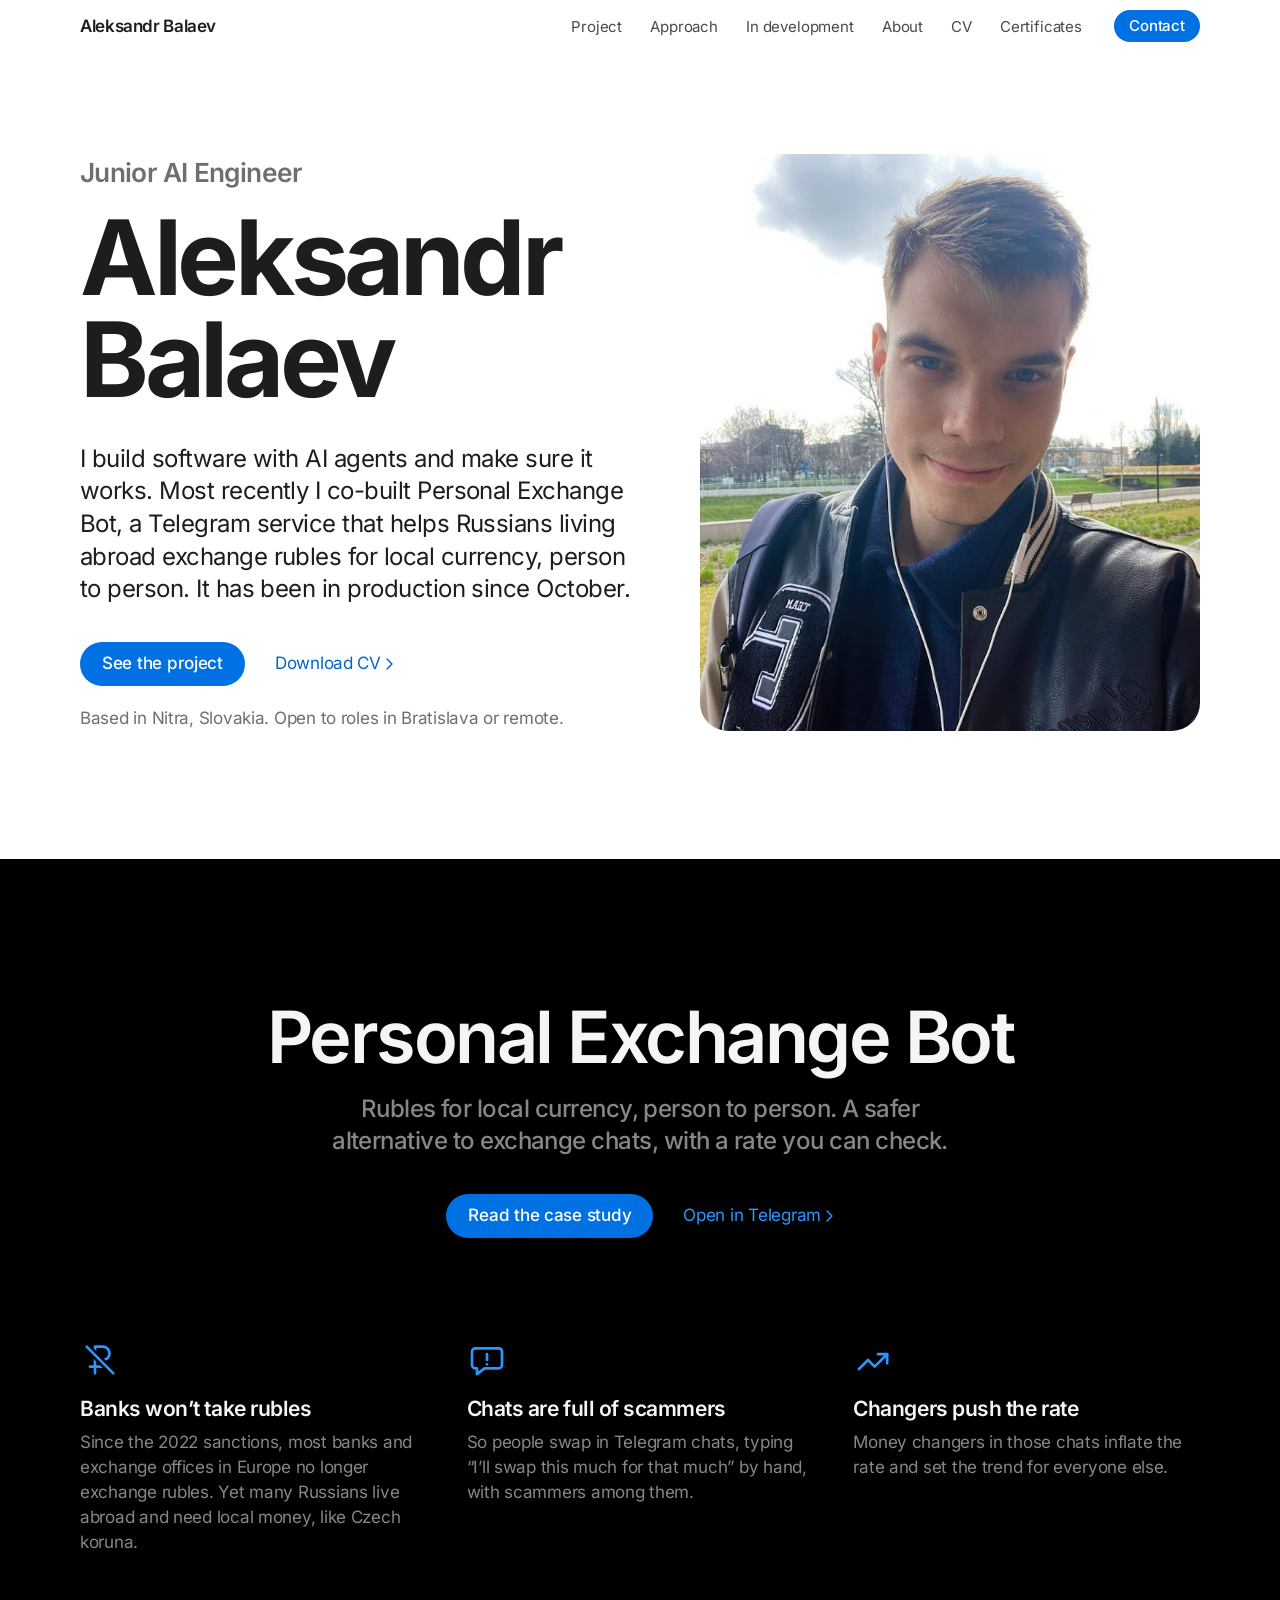
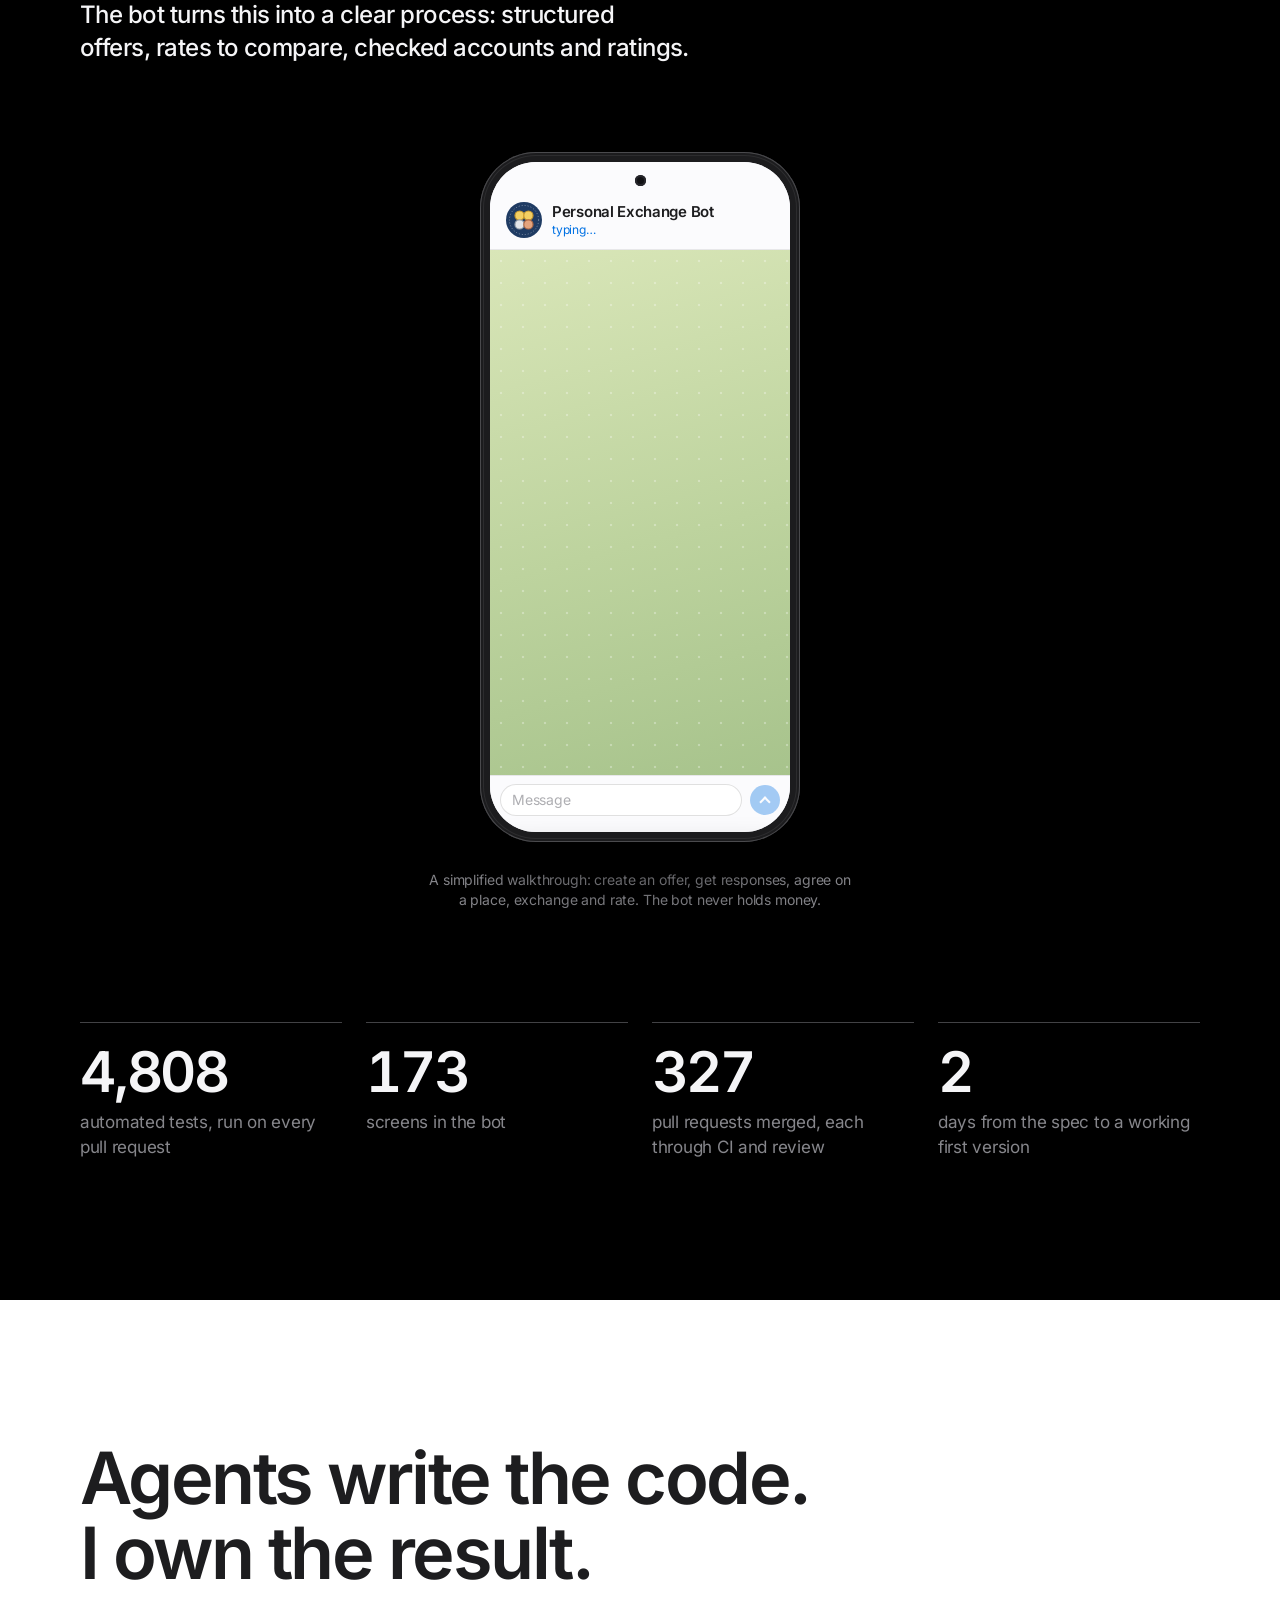
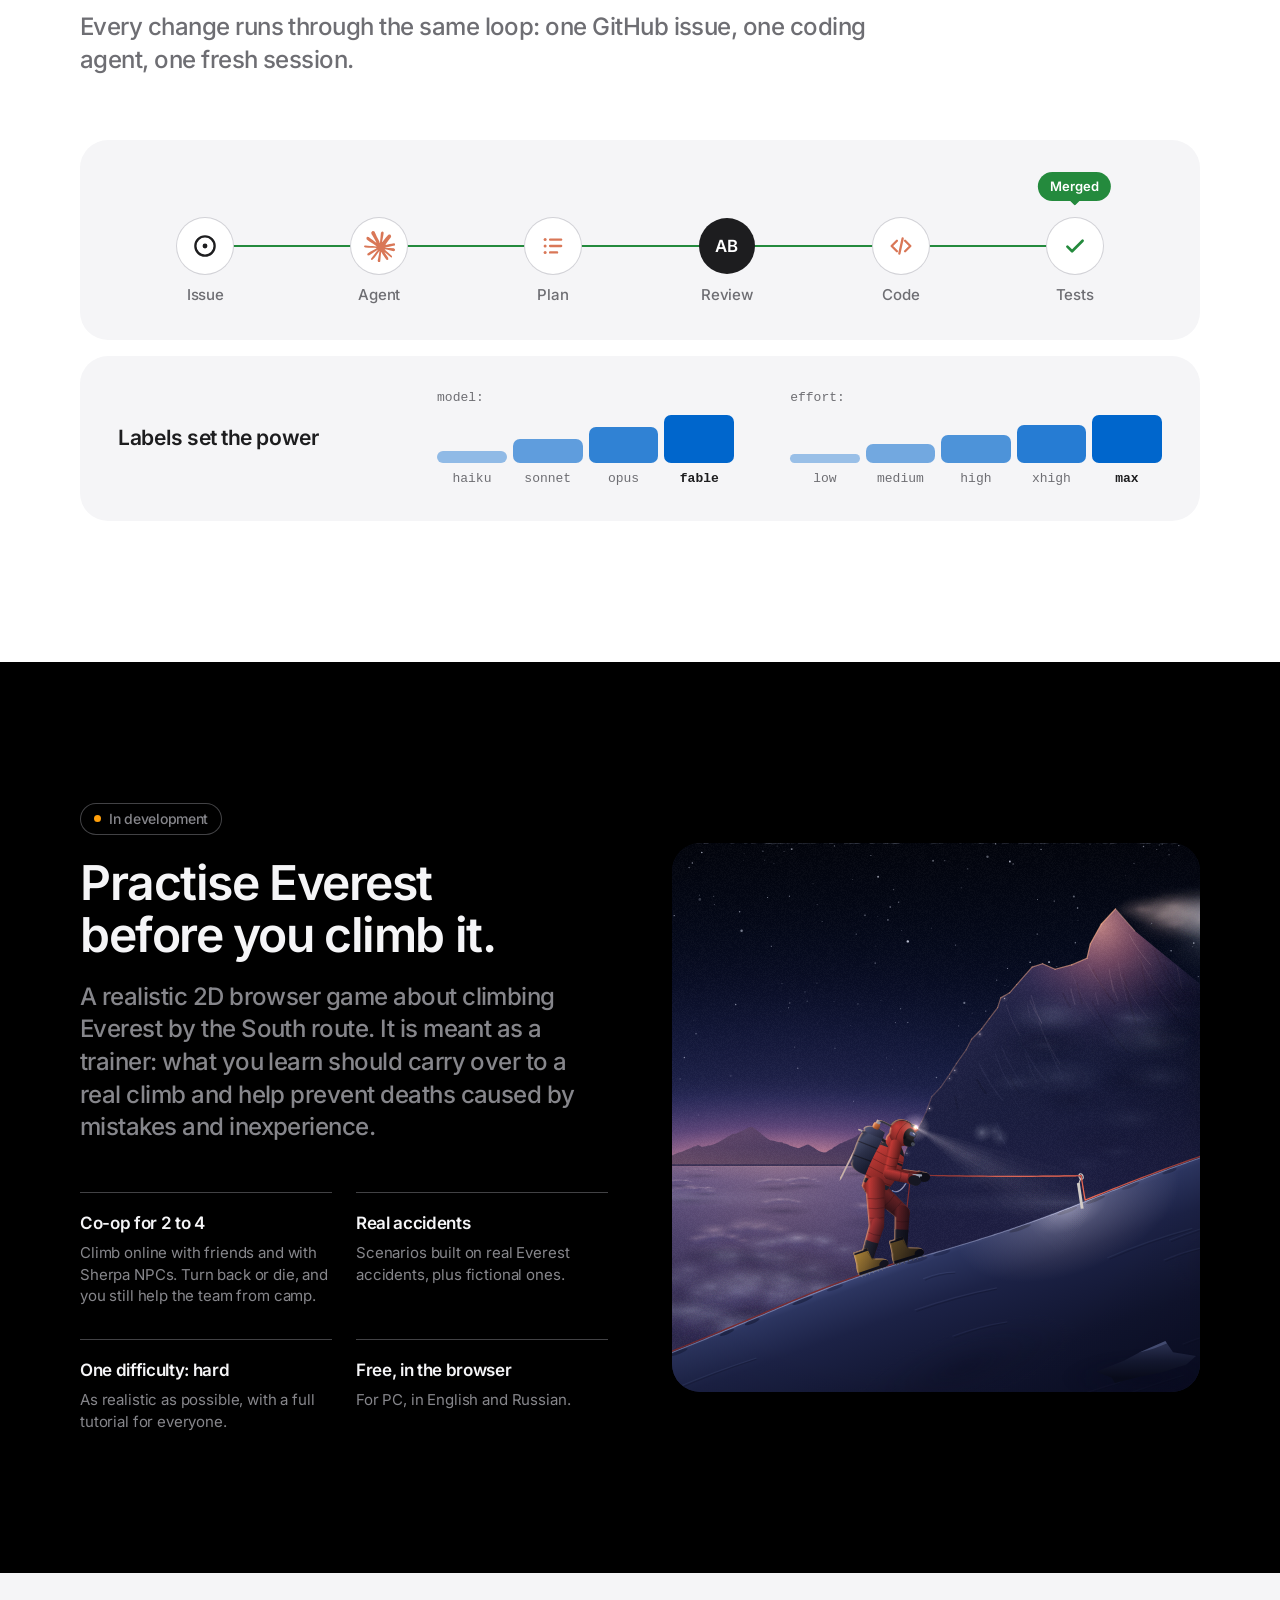
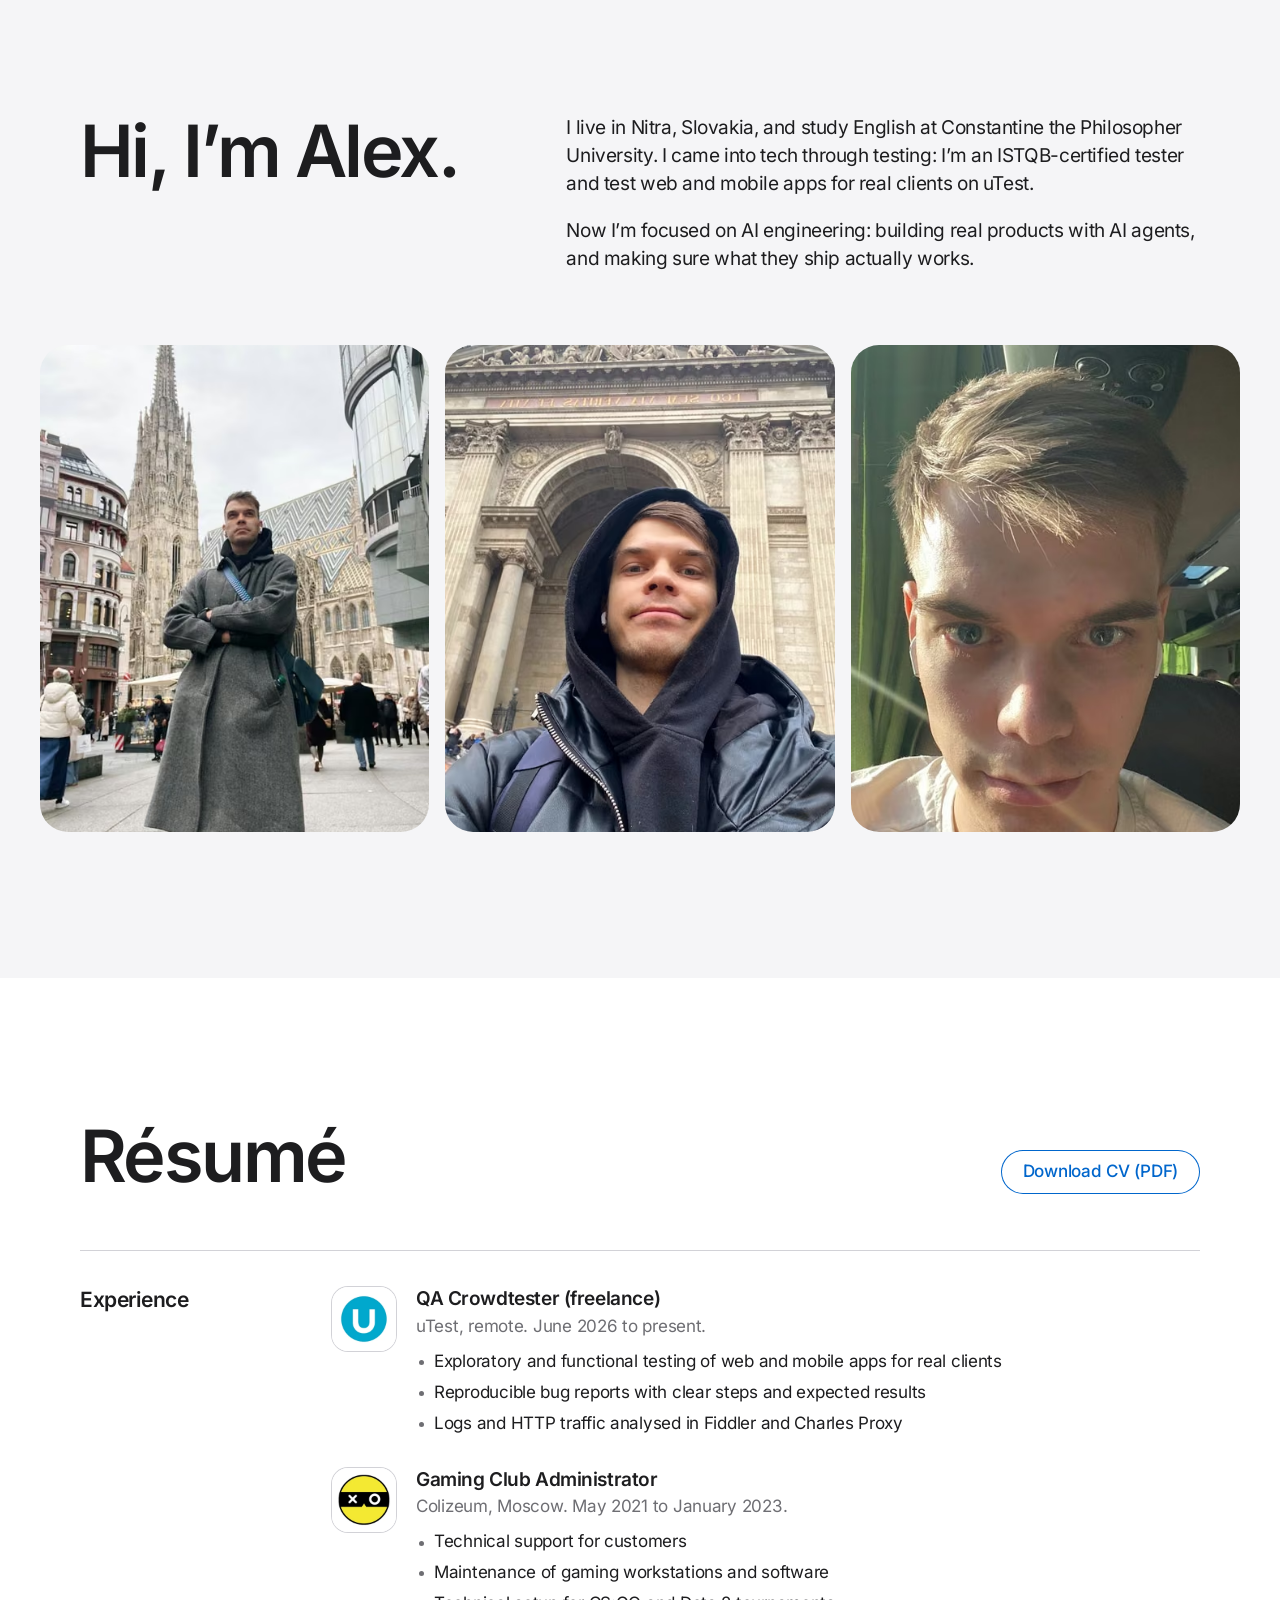
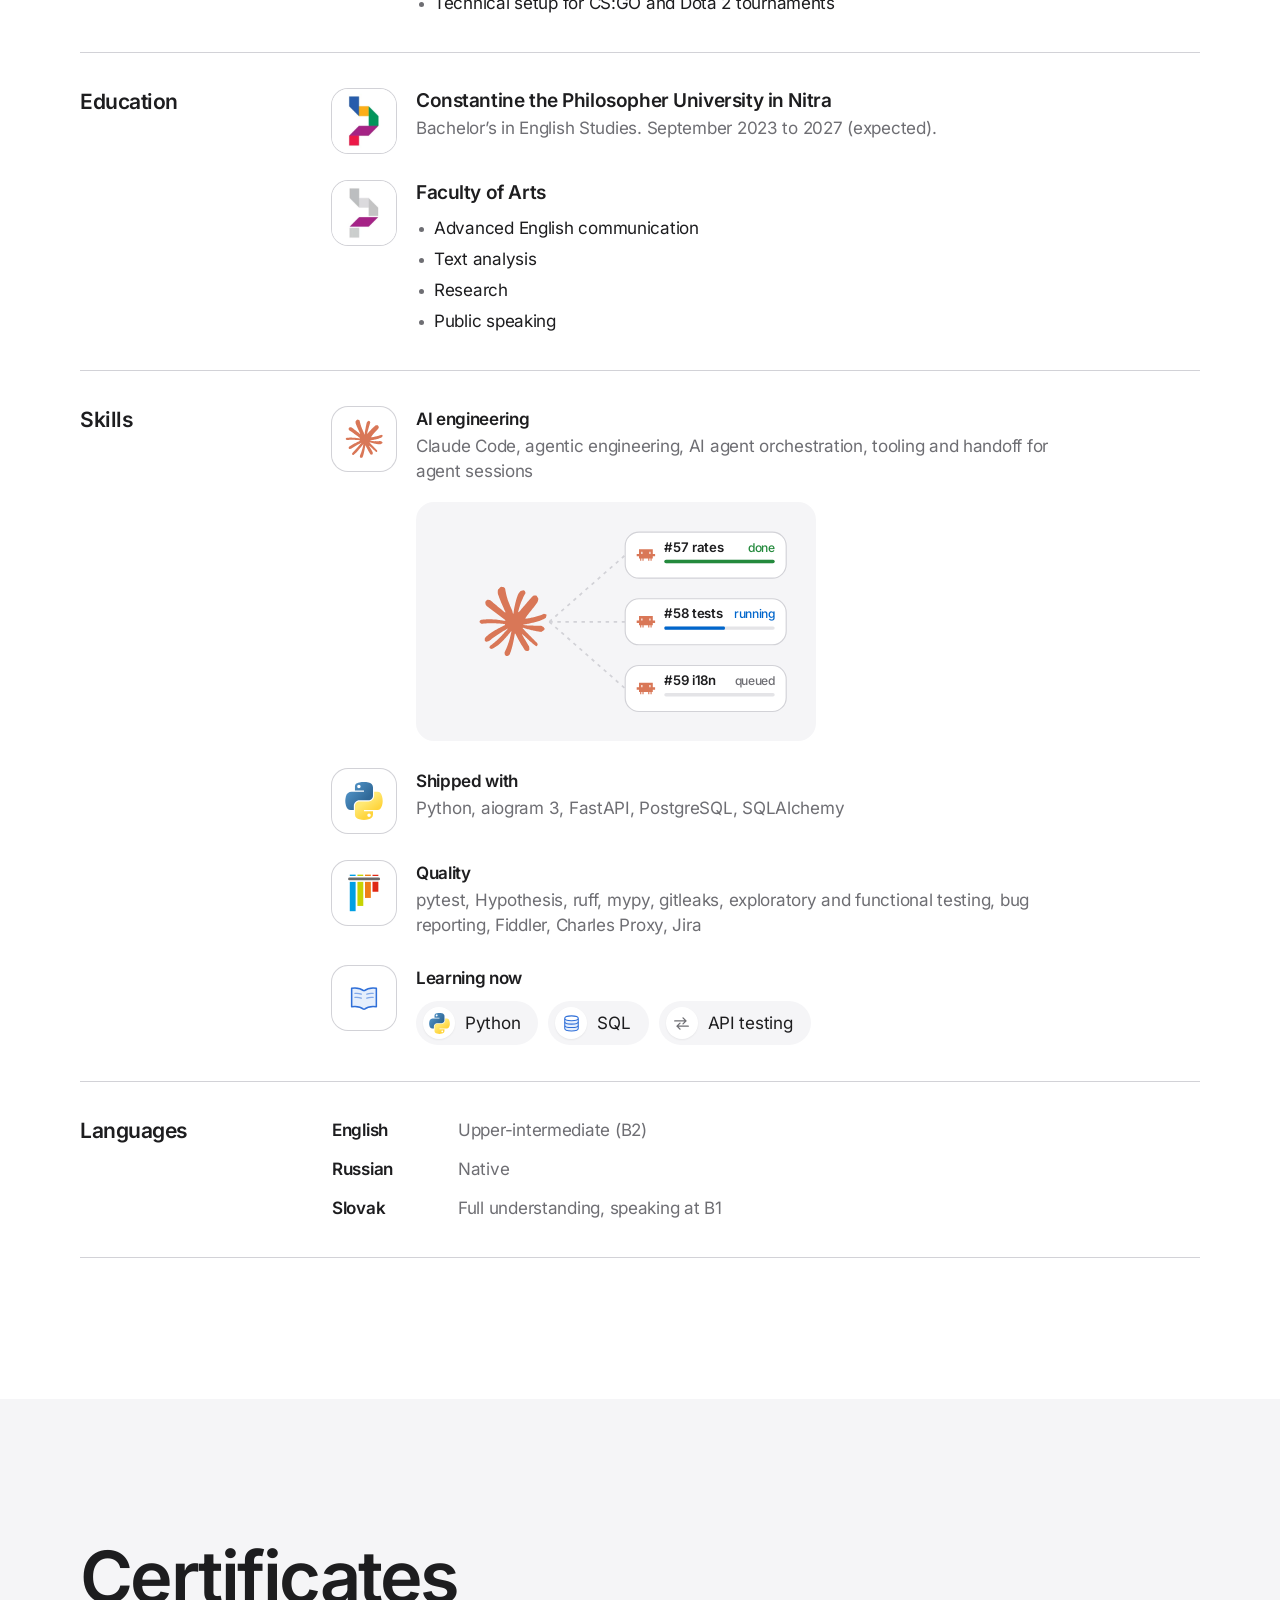
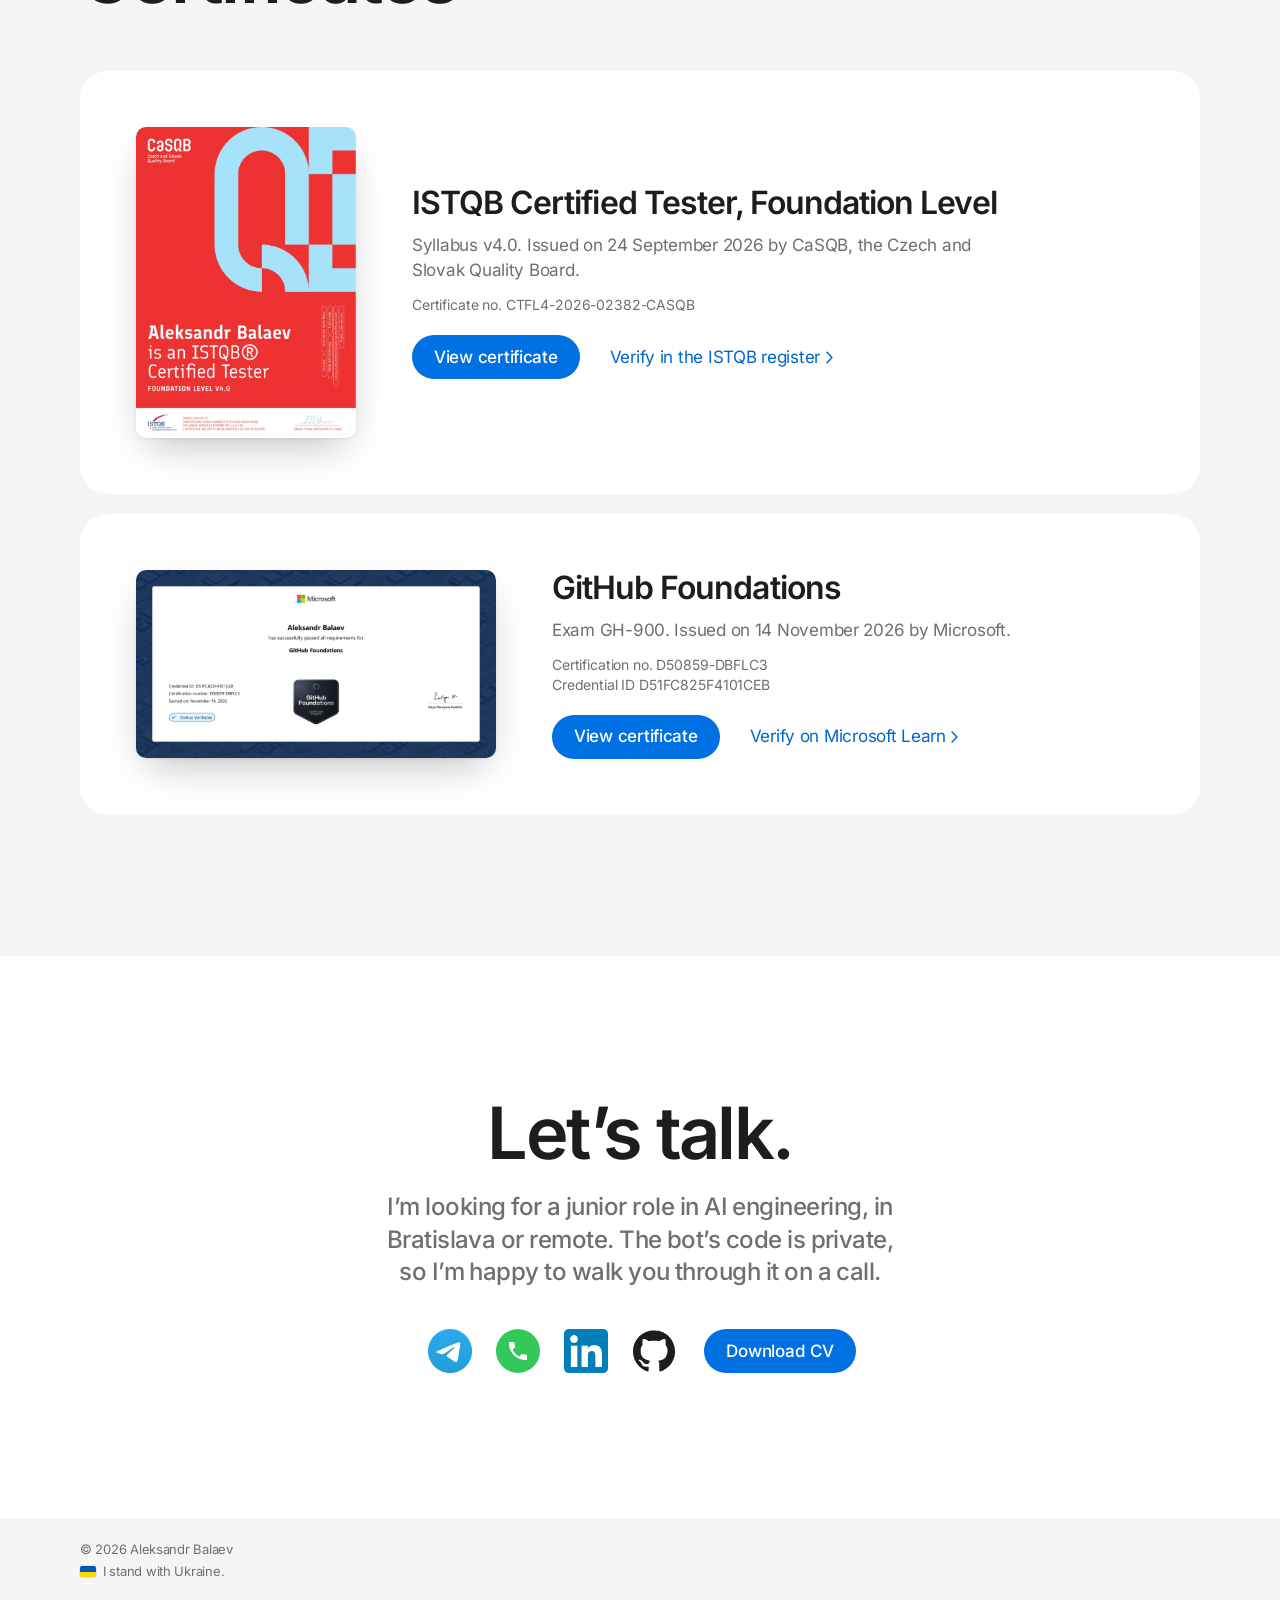
==== commit 45dc2e7b: "Certificates: GitHub Foundations earned, card like ISTQB - Replace the "In preparation" card with a " ====
--- a/index.html
+++ b/index.html
@@ -26,7 +26,7 @@
   <link rel="icon" href="favicon.svg" type="image/svg+xml">
   <link rel="icon" href="favicon-32.png" sizes="32x32" type="image/png">
   <link rel="apple-touch-icon" href="apple-touch-icon.png">
-  <link rel="stylesheet" href="assets/css/main.css?v=20261112-2">
+  <link rel="stylesheet" href="assets/css/main.css?v=20261114-1">
 
   <script type="application/ld+json">
   {
@@ -42,12 +42,22 @@
     "address": { "@type": "PostalAddress", "addressLocality": "Nitra", "addressCountry": "SK" },
     "alumniOf": { "@type": "CollegeOrUniversity", "name": "Constantine the Philosopher University in Nitra" },
     "knowsLanguage": ["en", "ru", "sk"],
-    "hasCredential": {
-      "@type": "EducationalOccupationalCredential",
-      "name": "ISTQB Certified Tester Foundation Level v4.0",
-      "credentialCategory": "certificate",
-      "recognizedBy": { "@type": "Organization", "name": "Czech and Slovak Quality Board (CaSQB)" }
-    },
+    "hasCredential": [
+      {
+        "@type": "EducationalOccupationalCredential",
+        "name": "ISTQB Certified Tester Foundation Level v4.0",
+        "credentialCategory": "certificate",
+        "recognizedBy": { "@type": "Organization", "name": "Czech and Slovak Quality Board (CaSQB)" }
+      },
+      {
+        "@type": "EducationalOccupationalCredential",
+        "name": "GitHub Foundations",
+        "credentialCategory": "certification",
+        "recognizedBy": { "@type": "Organization", "name": "Microsoft" },
+        "dateCreated": "2026-11-14",
+        "url": "https://learn.microsoft.com/en-us/users/aleksandrbalaev-6905/credentials/certification/github-foundations"
+      }
+    ],
     "sameAs": [
       "https://t.me/albalaeff",
       "https://www.linkedin.com/in/albalaeff",
@@ -99,7 +109,7 @@
           <p class="lead">I build software with AI agents and make sure it works. Most recently I co-built Personal Exchange Bot, a Telegram service that helps Russians living abroad exchange rubles for local currency, person to person. It has been in production since October.</p>
           <div class="actions">
             <a class="btn" href="#project">See the project</a>
-            <a class="more" href="assets/docs/Aleksandr-Balaev-CV.pdf?v=20261103" type="application/pdf">Download CV</a>
+            <a class="more" href="assets/docs/Aleksandr-Balaev-CV.pdf?v=20261114" type="application/pdf">Download CV</a>
           </div>
           <p class="hero__meta">Based in Nitra, Slovakia. Open to roles in Bratislava or remote.</p>
         </div>
@@ -337,7 +347,7 @@
       <div class="wrap">
         <div class="section-row">
           <h2 class="h2" id="resume-title">Résumé</h2>
-          <a class="btn btn--ghost" href="assets/docs/Aleksandr-Balaev-CV.pdf?v=20261103" type="application/pdf">Download CV (PDF)</a>
+          <a class="btn btn--ghost" href="assets/docs/Aleksandr-Balaev-CV.pdf?v=20261114" type="application/pdf">Download CV (PDF)</a>
         </div>
         <div class="specs">
           <section class="spec" aria-labelledby="spec-exp">
@@ -472,12 +482,22 @@
               </div>
             </div>
           </article>
-          <article class="cert cert--pending">
+          <article class="cert cert--feature cert--wide">
+            <a class="cert__thumb" href="assets/docs/GitHub-Foundations-Aleksandr-Balaev.pdf" aria-label="Open the GitHub Foundations certificate (PDF)">
+              <picture>
+                <source type="image/webp" srcset="assets/img/github-foundations-certificate.webp">
+                <img src="assets/img/github-foundations-certificate.jpg" width="1080" height="564" alt="" loading="lazy" decoding="async">
+              </picture>
+            </a>
             <div>
-              <h3 class="h3">GitHub Foundations</h3>
-              <p class="cert__text">Exam GH-900.</p>
-            </div>
-            <span class="status">In preparation</span>
+              <h3 class="cert__title">GitHub Foundations</h3>
+              <p class="cert__text">Exam GH-900. Issued on 14 November 2026 by Microsoft.</p>
+              <p class="cert__id small">Certification no. D50859-DBFLC3<br>Credential ID D51FC825F4101CEB</p>
+              <div class="actions">
+                <a class="btn" href="assets/docs/GitHub-Foundations-Aleksandr-Balaev.pdf">View certificate</a>
+                <a class="more" href="https://learn.microsoft.com/en-us/users/aleksandrbalaev-6905/credentials/certification/github-foundations" rel="noopener">Verify on Microsoft Learn</a>
+              </div>
+            </div>
           </article>
         </div>
       </div>
@@ -493,7 +513,7 @@
           <a class="social social--phone" href="tel:+421950704527" aria-label="Phone: +421 950 704 527" title="+421 950 704 527"><svg viewBox="0 0 48 48" aria-hidden="true" focusable="false"><circle cx="24" cy="24" r="24" fill="#34c759"/><path fill="#fff" transform="translate(10.8 10.8) scale(1.1)" d="M6.6 10.8c1.4 2.8 3.8 5.1 6.6 6.6l2.2-2.2c.3-.3.7-.4 1-.2 1.1.4 2.3.6 3.6.6.6 0 1 .4 1 1V20c0 .6-.4 1-1 1C10.6 21 3 13.4 3 4c0-.6.4-1 1-1h3.5c.6 0 1 .4 1 1 0 1.3.2 2.5.6 3.6.1.3 0 .7-.2 1L6.6 10.8z"/></svg></a>
           <a class="social" href="https://www.linkedin.com/in/albalaeff" rel="noopener" aria-label="LinkedIn" title="LinkedIn"><img src="assets/img/linkedin-logo.webp" width="48" height="48" alt="" decoding="async"></a>
           <a class="social social--github" href="https://github.com/albalaeff" rel="noopener" aria-label="GitHub" title="GitHub"><svg viewBox="0 0 240 240" aria-hidden="true" focusable="false"><path transform="translate(0 240) scale(.1 -.1)" d="M970 2301 c-305 -68 -555 -237 -727 -493 -301 -451 -241 -1056 143 -1442 115 -116 290 -228 422 -271 49 -16 55 -16 77 -1 24 16 25 20 25 135 l0 118 -88 -5 c-103 -5 -183 13 -231 54 -17 14 -50 62 -73 106 -38 74 -66 108 -144 177 -26 23 -27 24 -9 37 43 32 130 1 185 -65 96 -117 133 -148 188 -160 49 -10 94 -6 162 14 9 3 21 24 27 48 6 23 22 58 35 77 l24 35 -81 16 c-170 35 -275 96 -344 200 -64 96 -85 179 -86 334 0 146 16 206 79 288 28 36 31 47 23 68 -15 36 -11 188 5 234 13 34 20 40 47 43 45 5 129 -24 214 -72 l73 -42 64 15 c91 21 364 20 446 0 l62 -16 58 35 c77 46 175 82 224 82 39 0 39 -1 55 -52 17 -59 20 -166 5 -217 -8 -30 -6 -39 16 -68 109 -144 121 -383 29 -579 -62 -129 -193 -219 -369 -252 l-84 -16 31 -55 32 -56 3 -223 4 -223 25 -16 c23 -15 28 -15 76 2 80 27 217 101 292 158 446 334 590 933 343 1431 -145 293 -419 518 -733 602 -137 36 -395 44 -525 15z"/></svg></a>
-          <a class="btn contact__cv" href="assets/docs/Aleksandr-Balaev-CV.pdf?v=20261103" type="application/pdf">Download CV</a>
+          <a class="btn contact__cv" href="assets/docs/Aleksandr-Balaev-CV.pdf?v=20261114" type="application/pdf">Download CV</a>
         </div>
       </div>
     </section>
--- a/assets/css/main.css
+++ b/assets/css/main.css
@@ -1523,11 +1523,20 @@
     grid-template-columns: 220px minmax(0, 1fr);
     gap: 56px;
   }
+
+  /* Landscape certificate (GitHub Foundations): a wider preview column */
+  .cert--wide {
+    grid-template-columns: min(360px, 38%) minmax(0, 1fr);
+  }
 }
 
 .cert__thumb {
   display: block;
   width: min(100%, 220px);
+}
+
+.cert--wide .cert__thumb {
+  width: min(100%, 360px);
 }
 
 .cert__thumb img {
@@ -1567,19 +1576,6 @@
 
 .cert .actions {
   margin-top: 20px;
-}
-
-.cert--pending {
-  display: flex;
-  flex-wrap: wrap;
-  align-items: center;
-  justify-content: space-between;
-  gap: 12px 24px;
-  padding-block: clamp(24px, 3.5vw, 36px);
-}
-
-.cert--pending .cert__text {
-  margin-top: 4px;
 }
 
 .status {
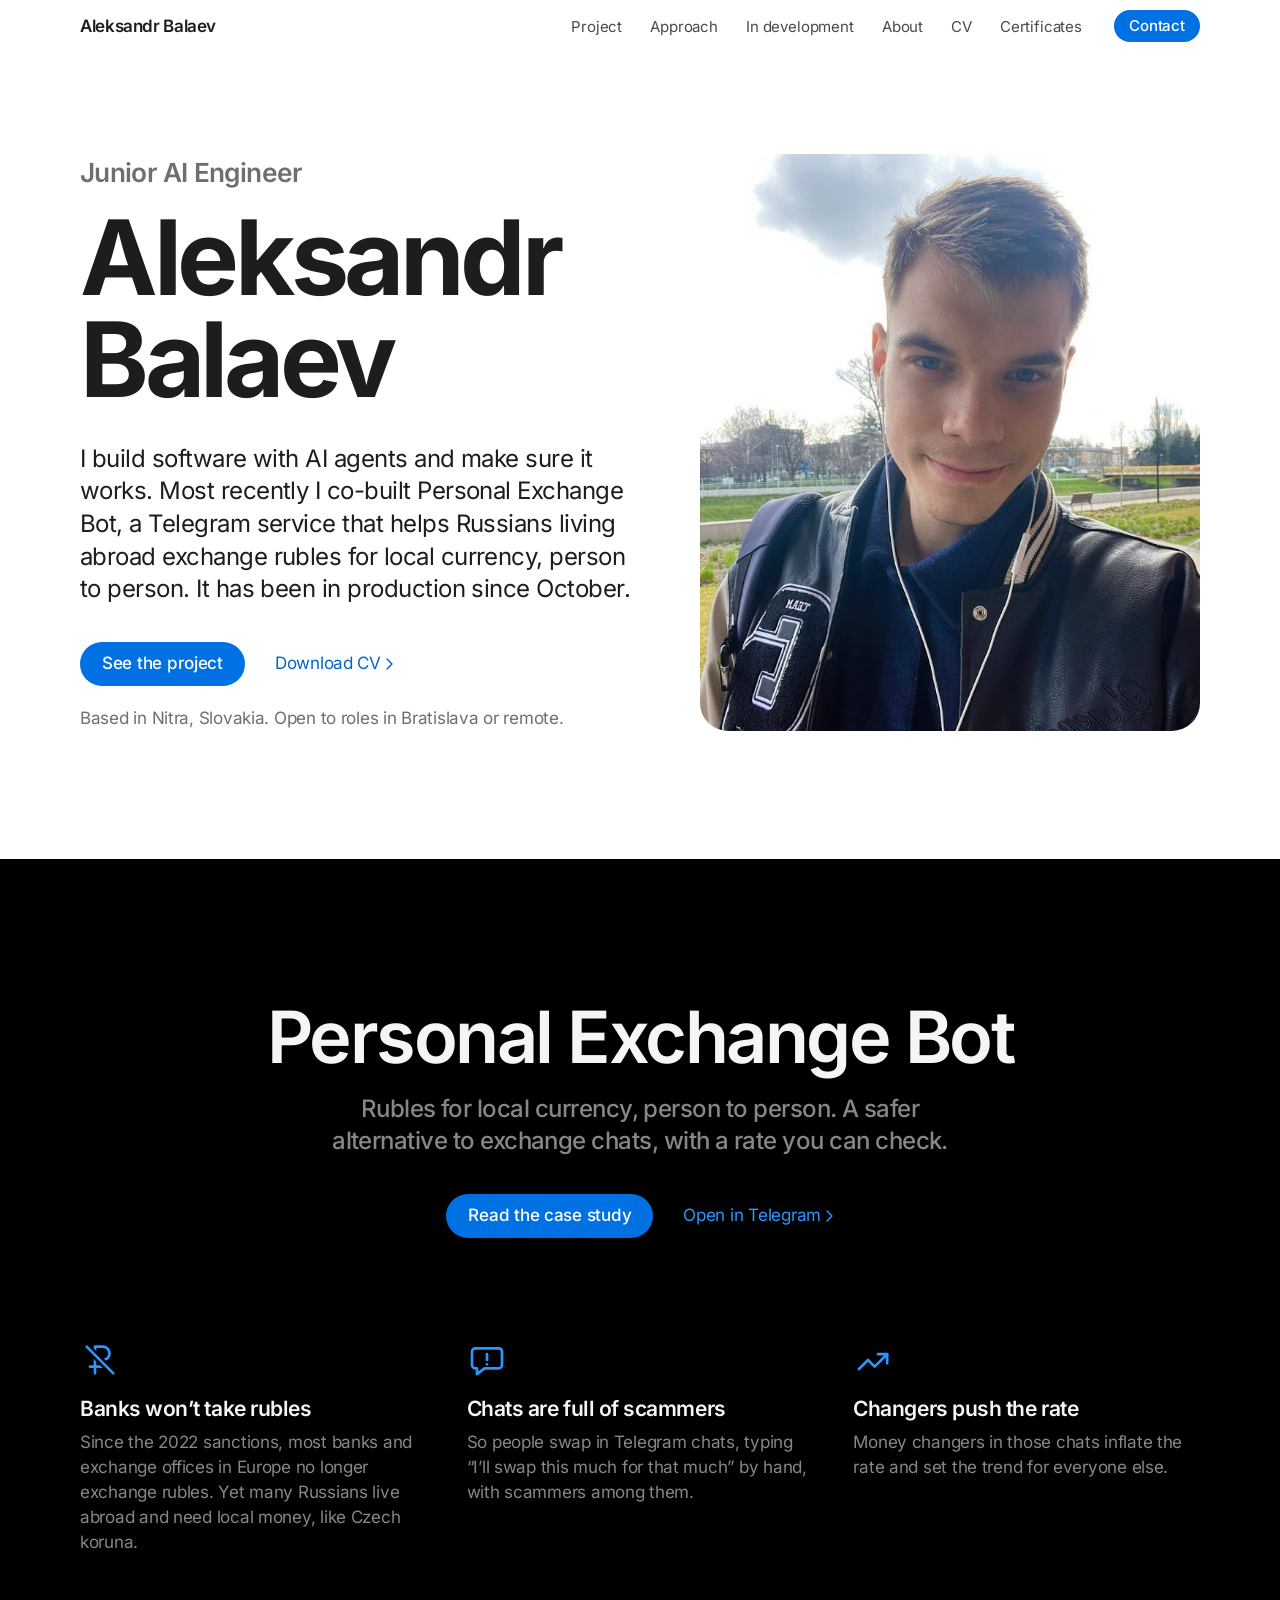
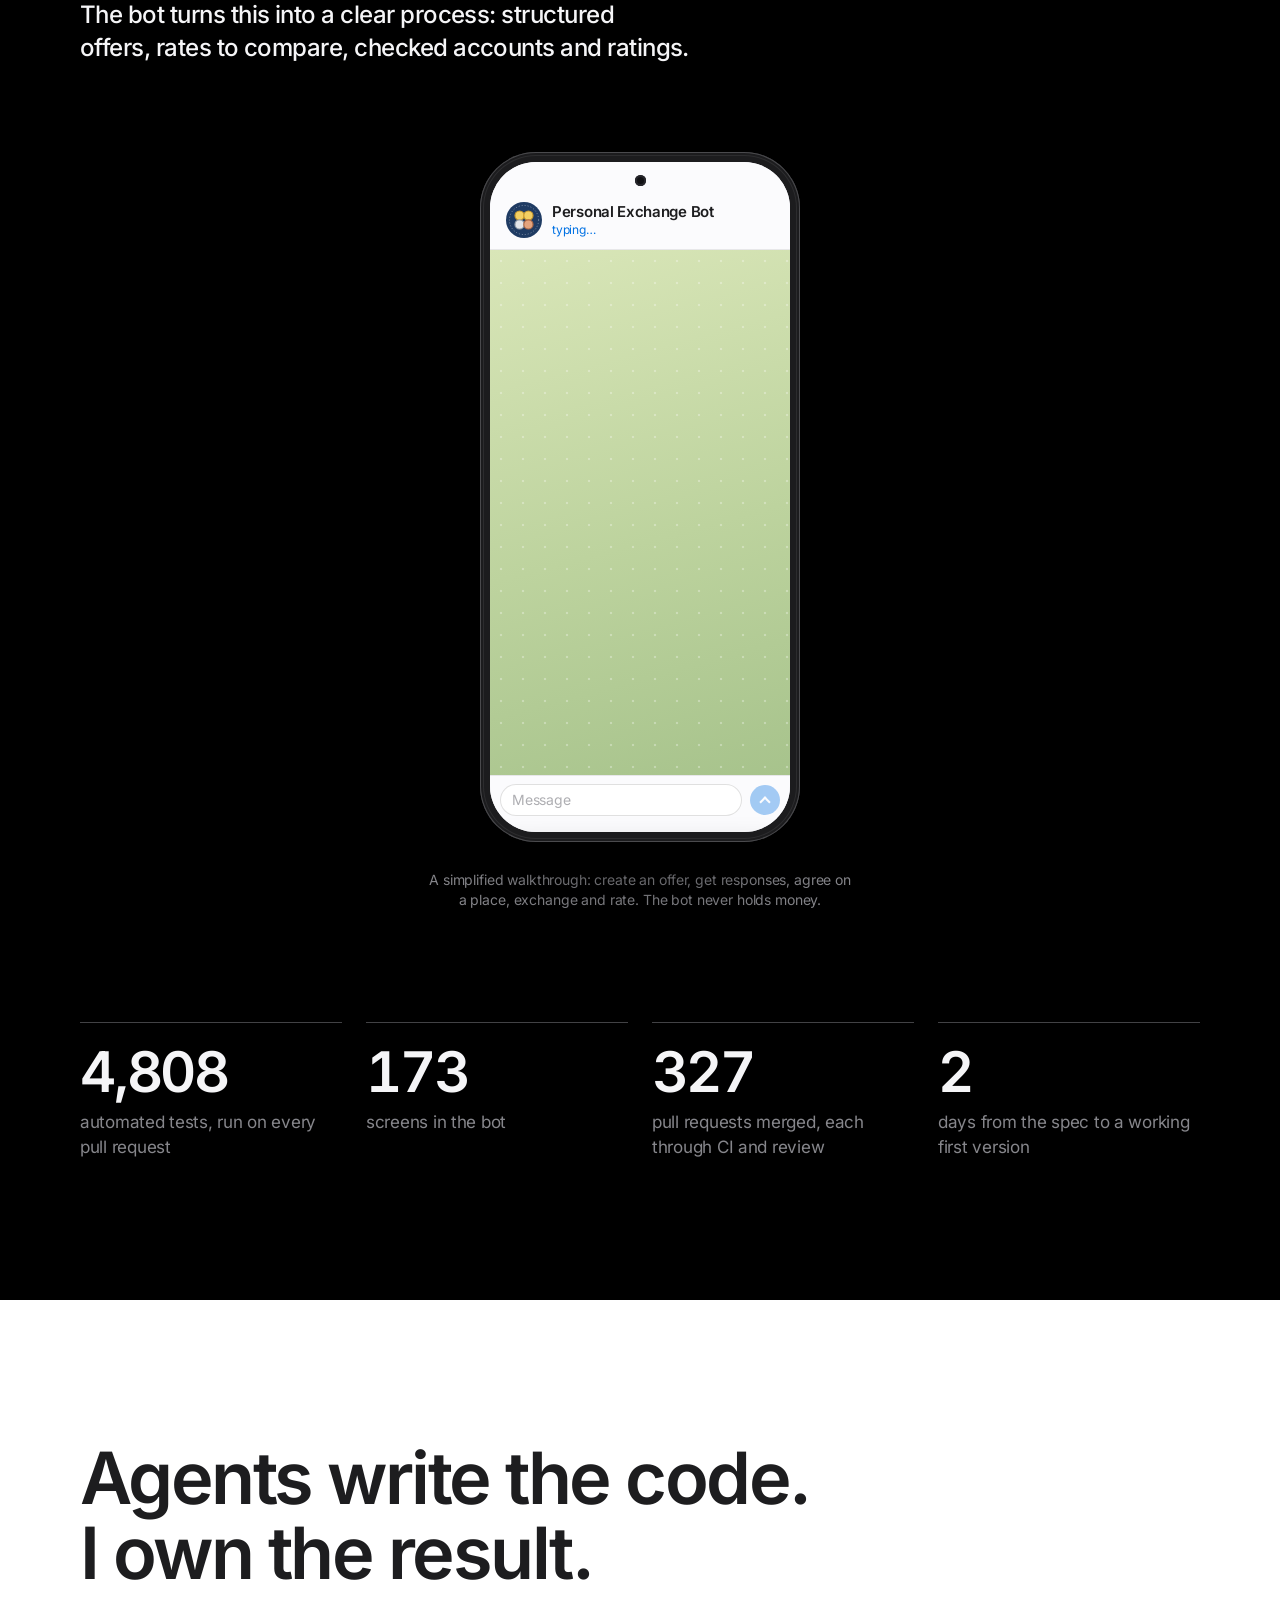
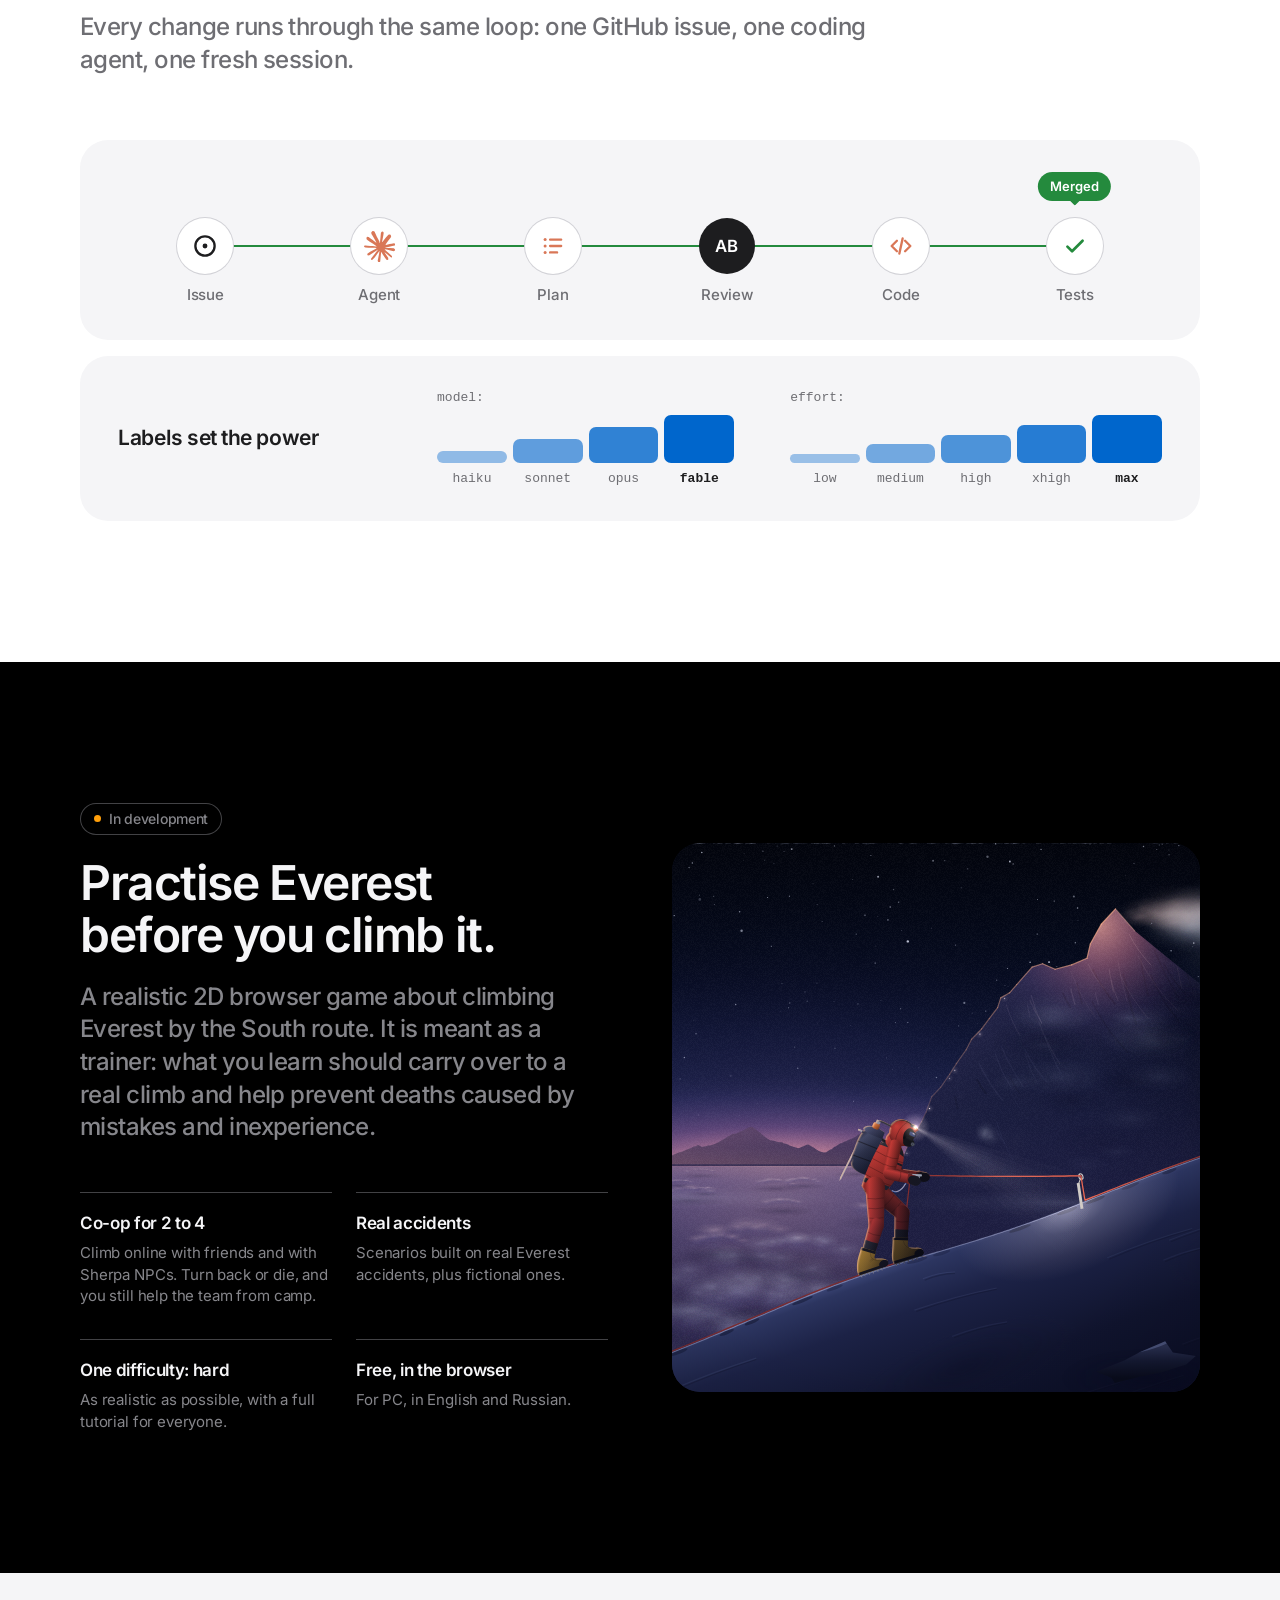
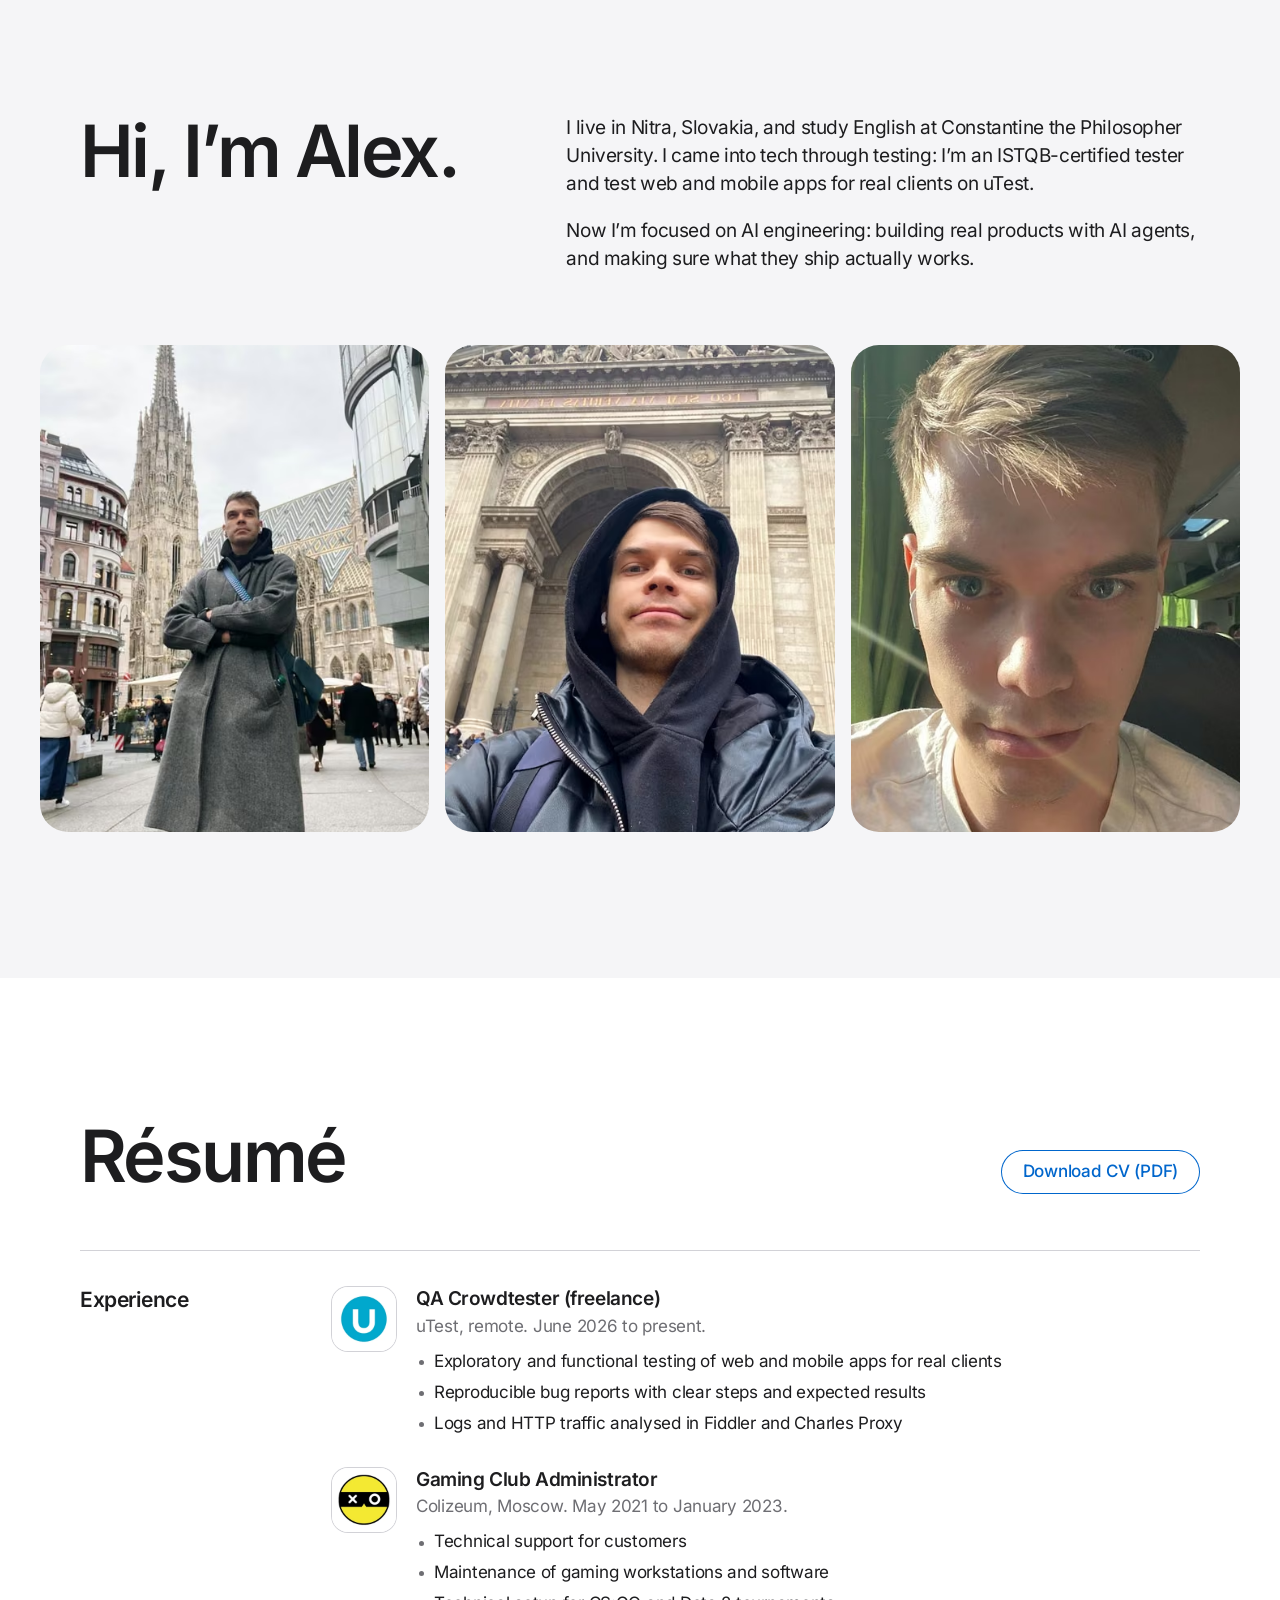
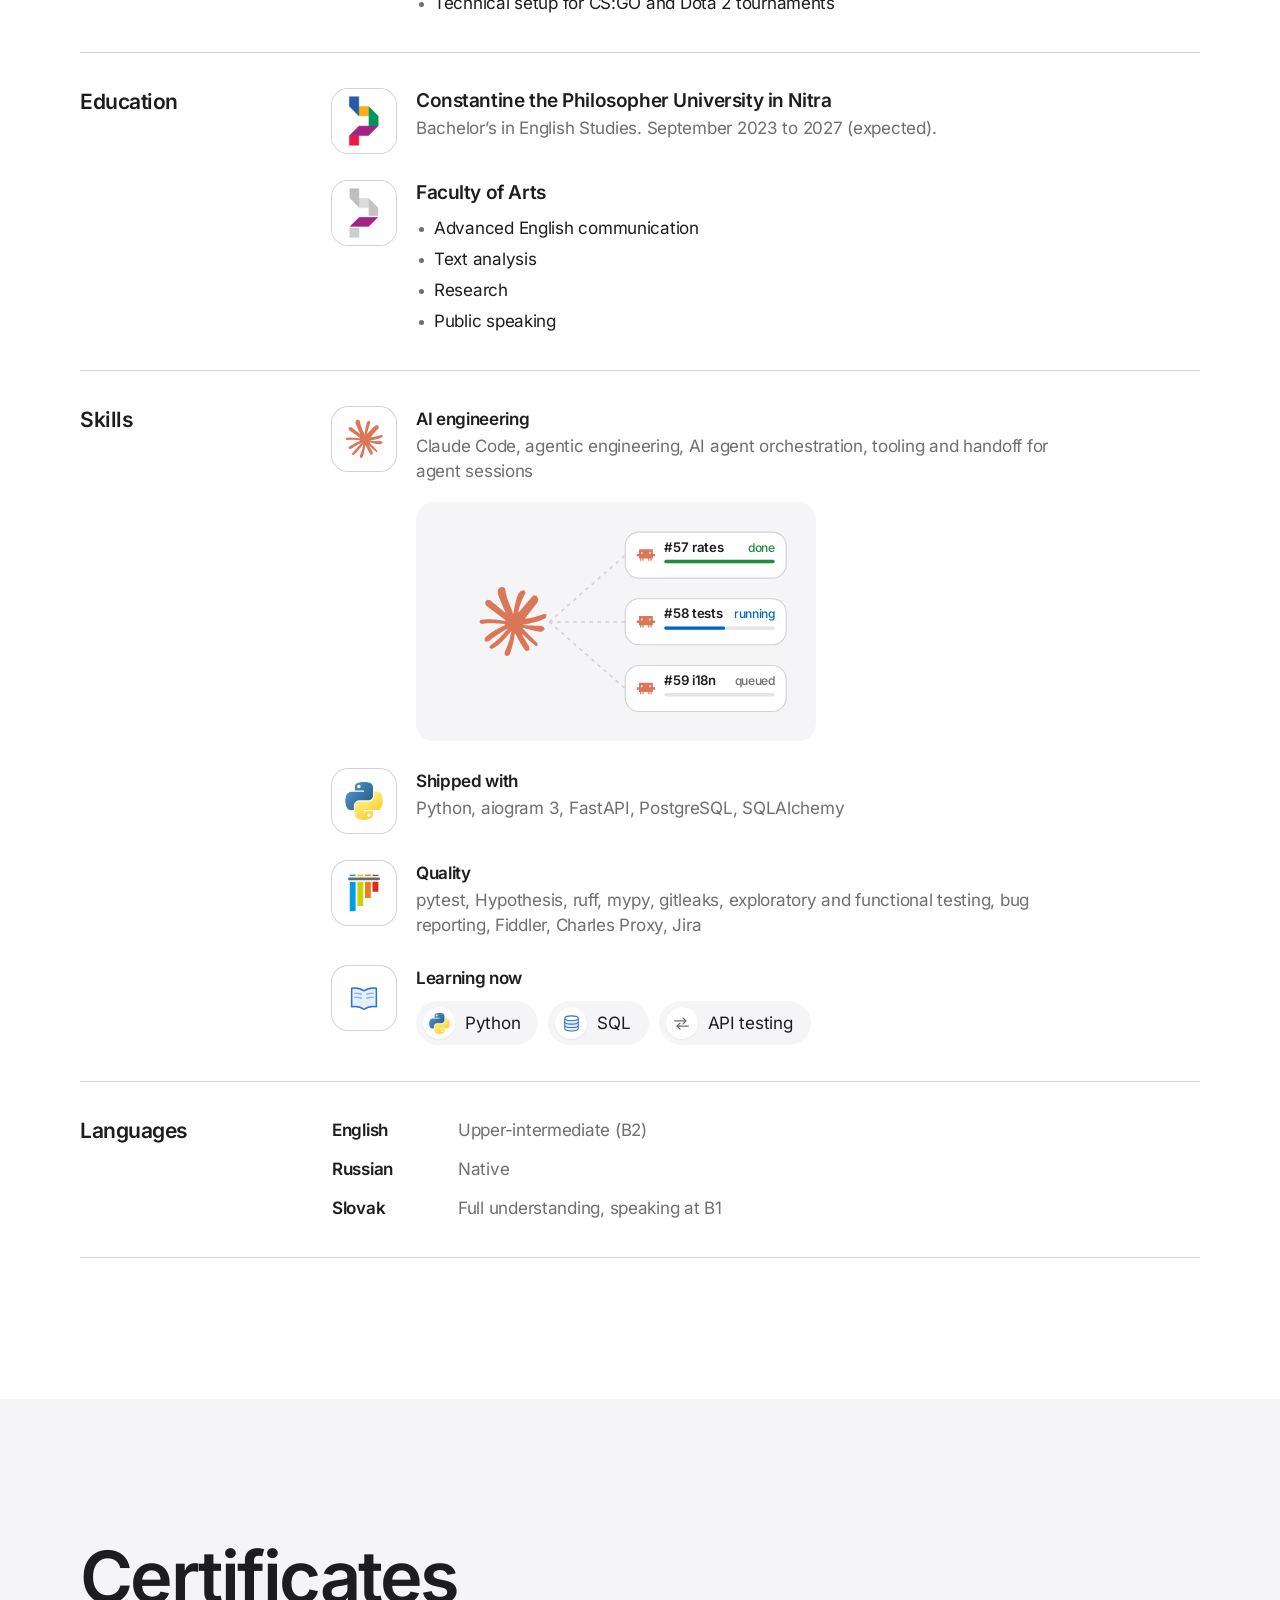
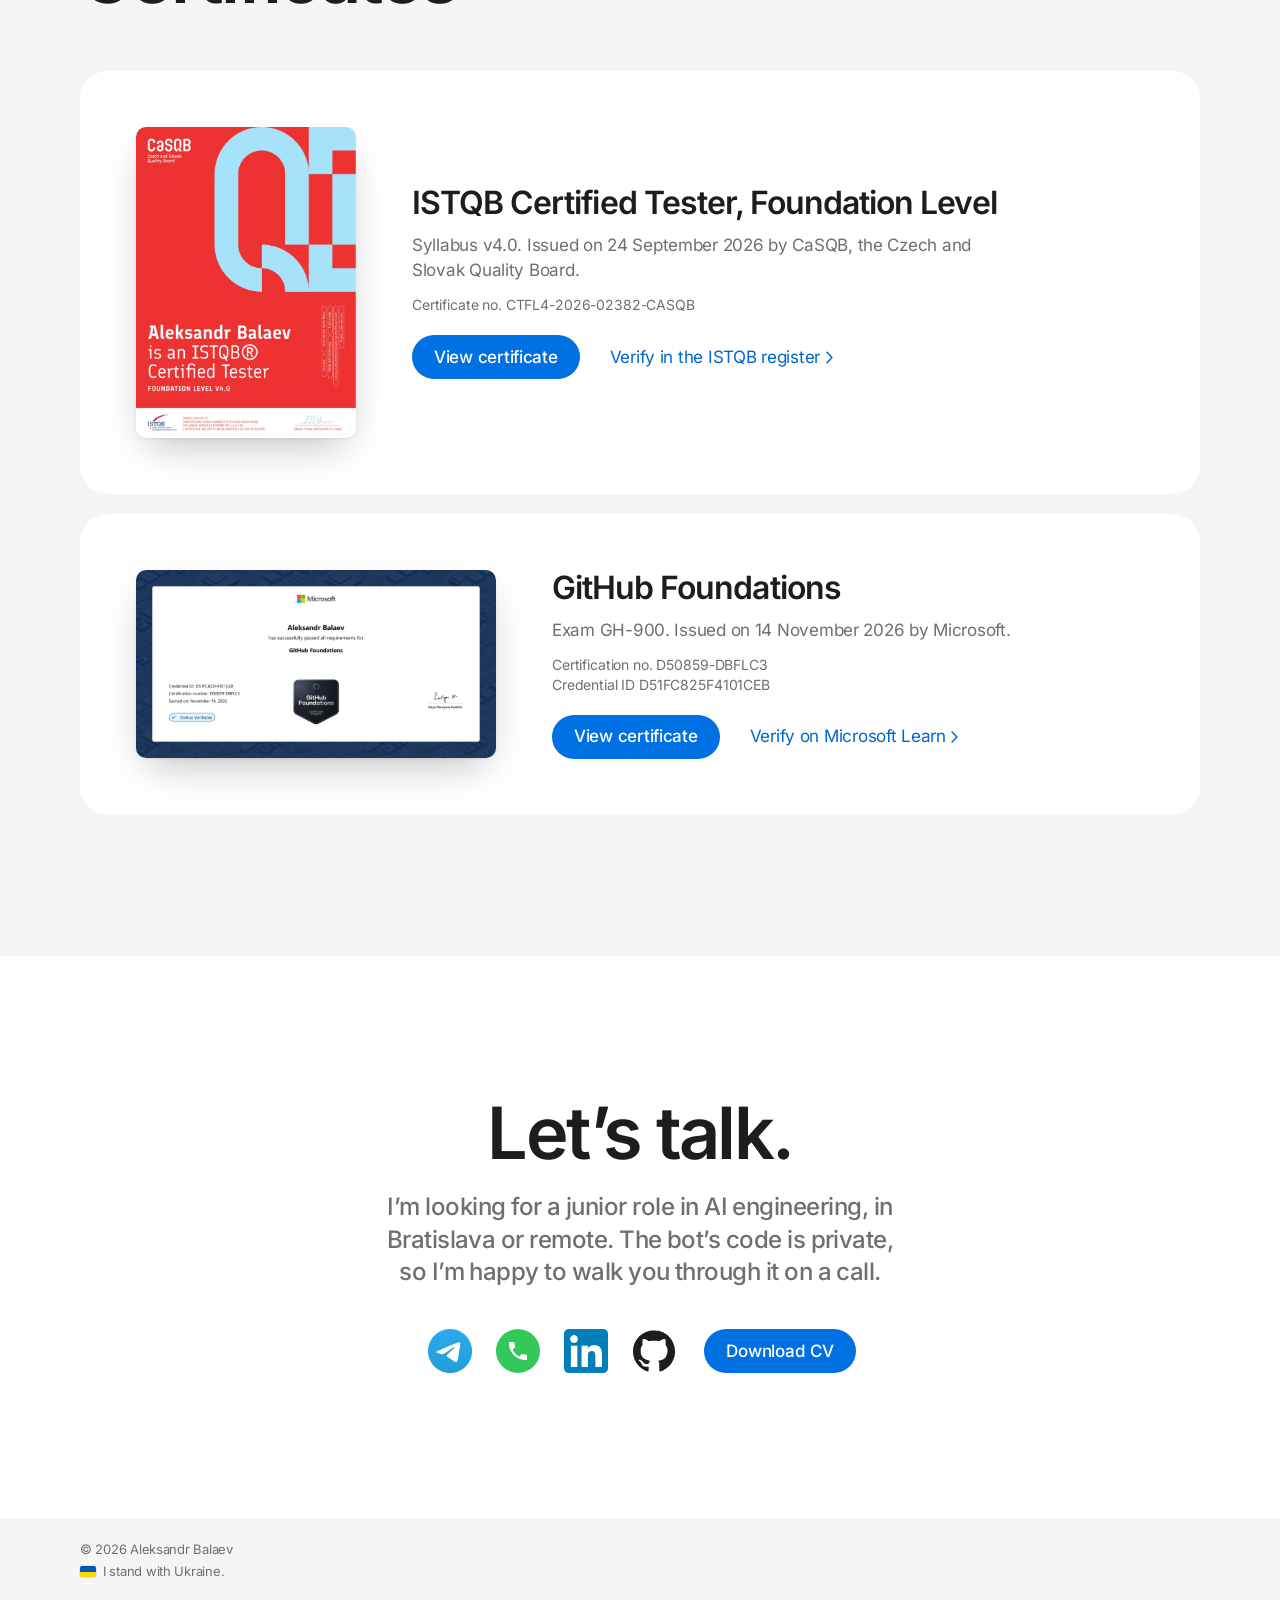
==== commit 66efb701: "Everest: boots follow the shin; bus selfie keeps the chin Everest scene (assets/js/everest.js): - Th" ====
--- a/index.html
+++ b/index.html
@@ -26,7 +26,7 @@
   <link rel="icon" href="favicon.svg" type="image/svg+xml">
   <link rel="icon" href="favicon-32.png" sizes="32x32" type="image/png">
   <link rel="apple-touch-icon" href="apple-touch-icon.png">
-  <link rel="stylesheet" href="assets/css/main.css?v=20261114-1">
+  <link rel="stylesheet" href="assets/css/main.css?v=20261116-1">
 
   <script type="application/ld+json">
   {
@@ -529,6 +529,6 @@
   </footer>
 
   <script src="assets/js/main.js?v=20261101-12" defer></script>
-  <script src="assets/js/everest.js?v=20261102-1" defer></script>
+  <script src="assets/js/everest.js?v=20261116-1" defer></script>
 </body>
 </html>
--- a/assets/css/main.css
+++ b/assets/css/main.css
@@ -2154,8 +2154,10 @@
   border-radius: var(--radius-l);
 }
 
+/* Bus selfie (514×913 in a 4:5 frame): the whole chin and a little neck stay in,
+   only the tips of the hair go */
 .gallery .gallery__img--top {
-  object-position: 50% 22%;
+  object-position: 50% 45%;
 }
 
 
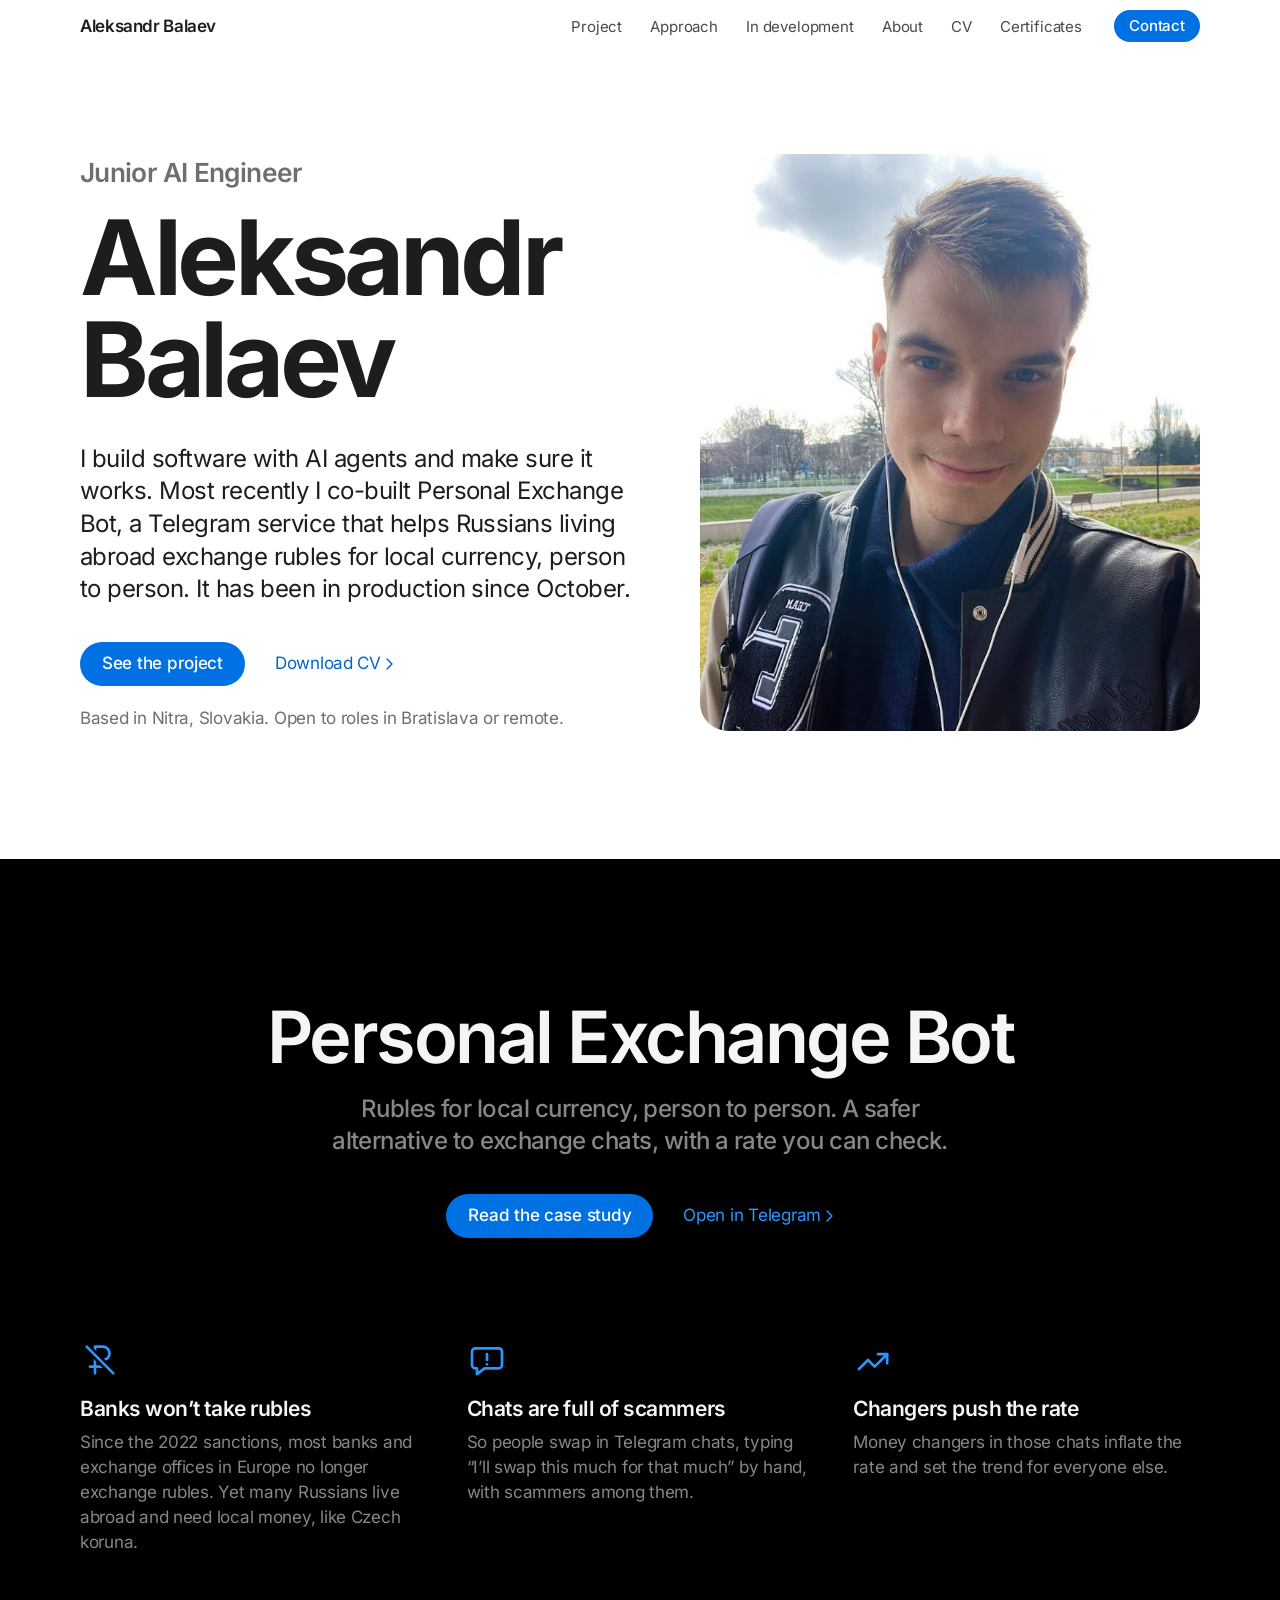
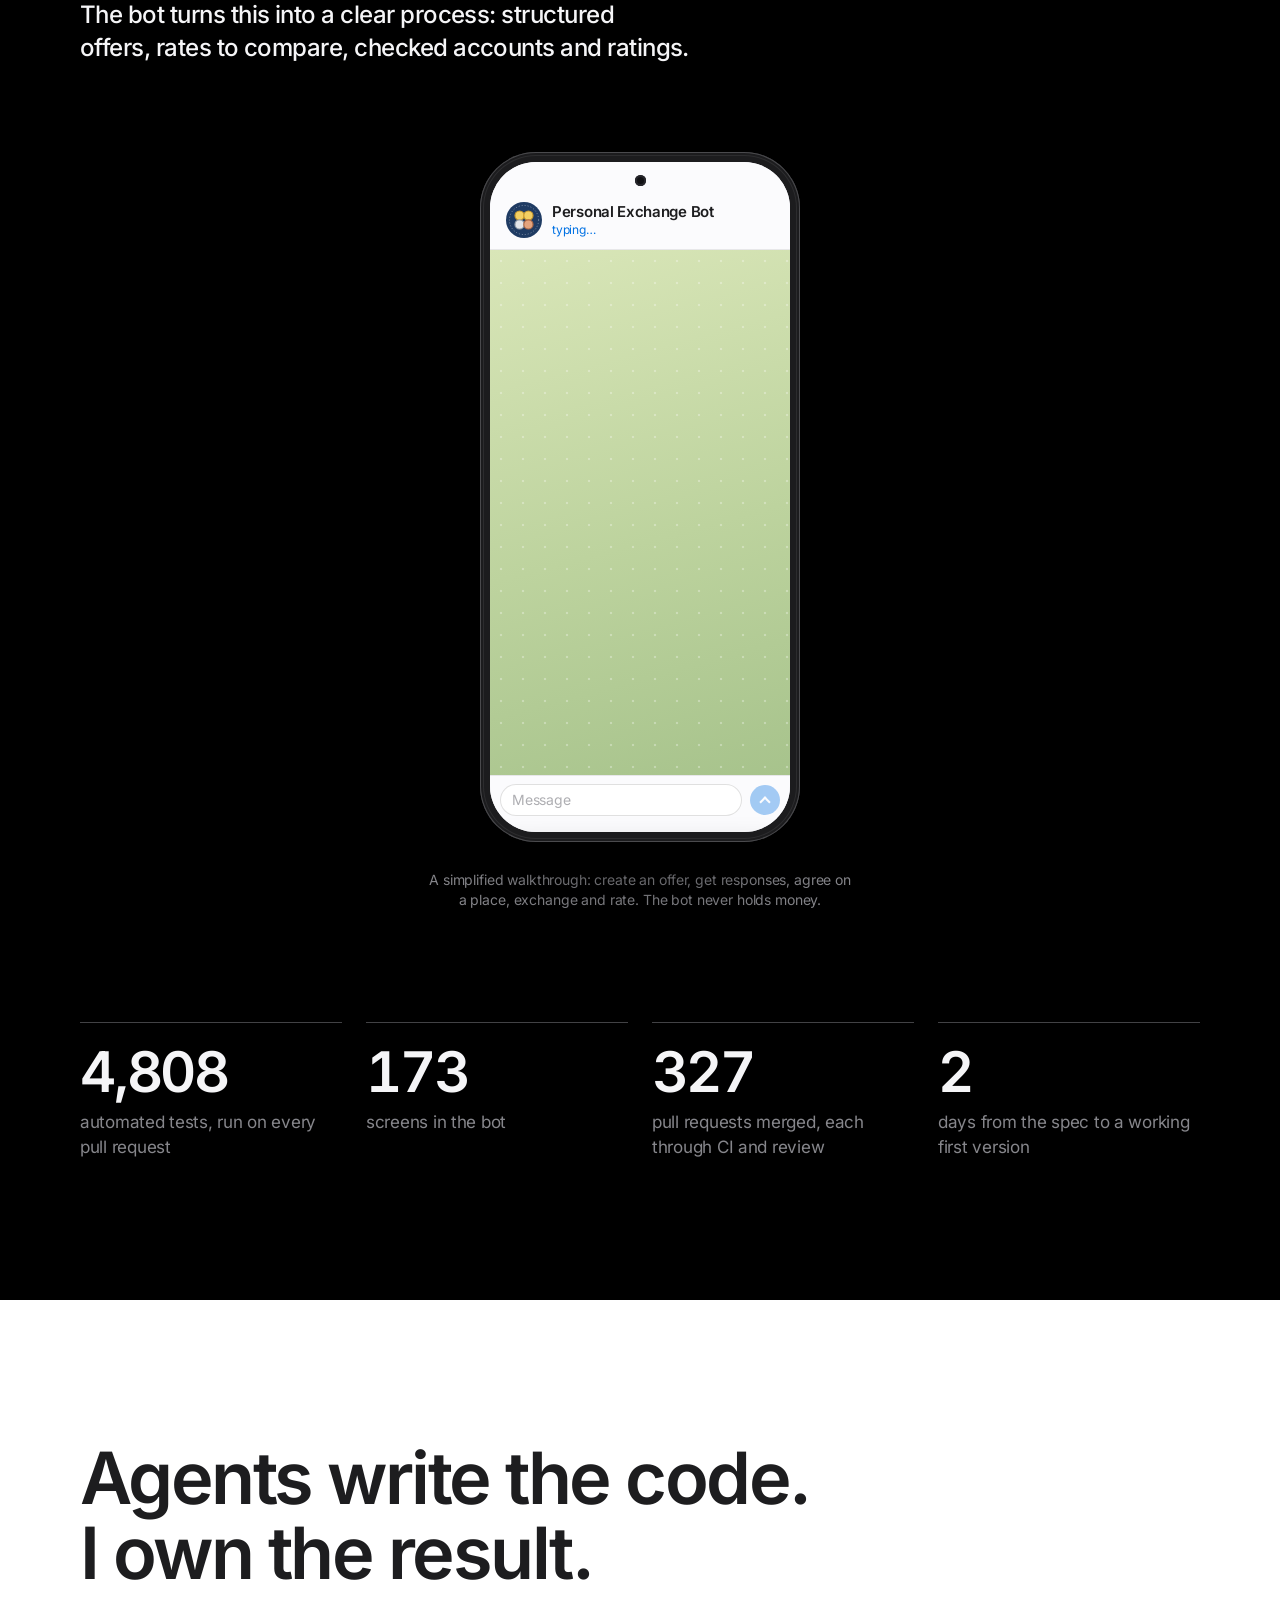
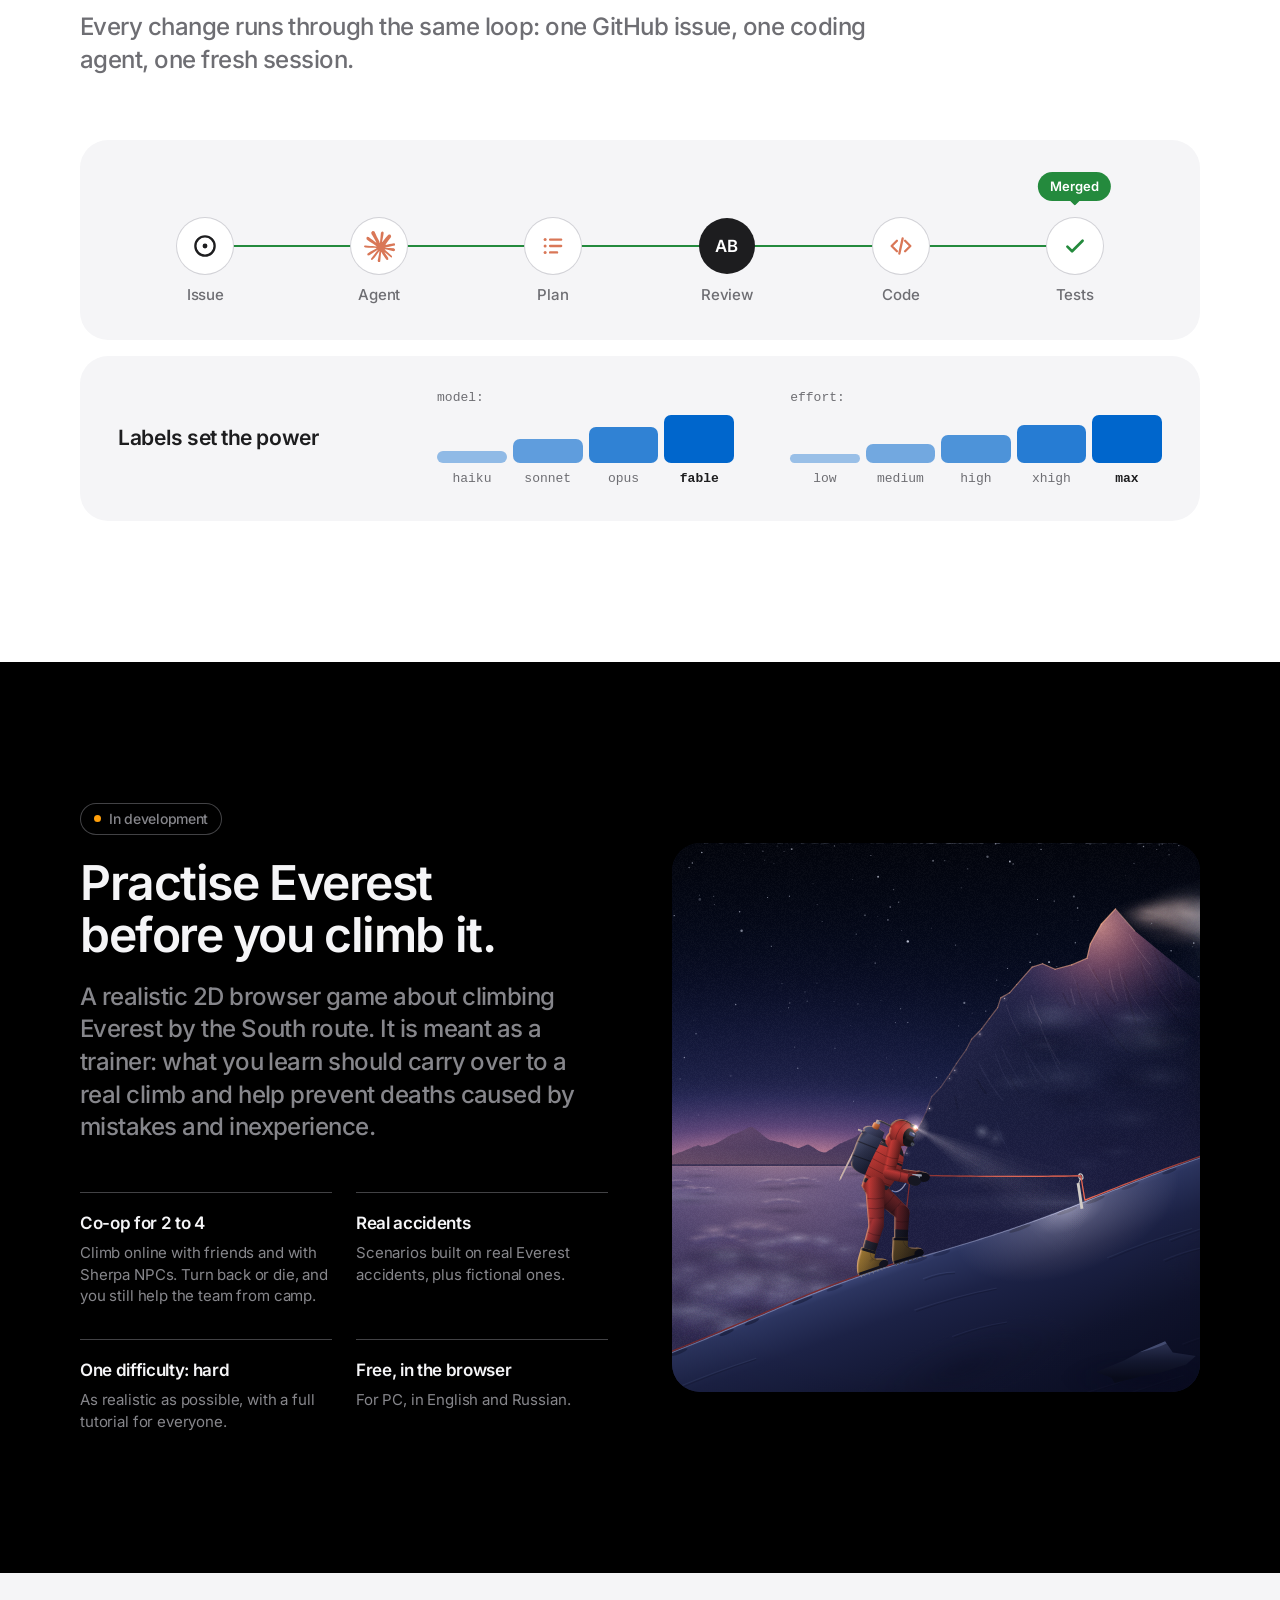
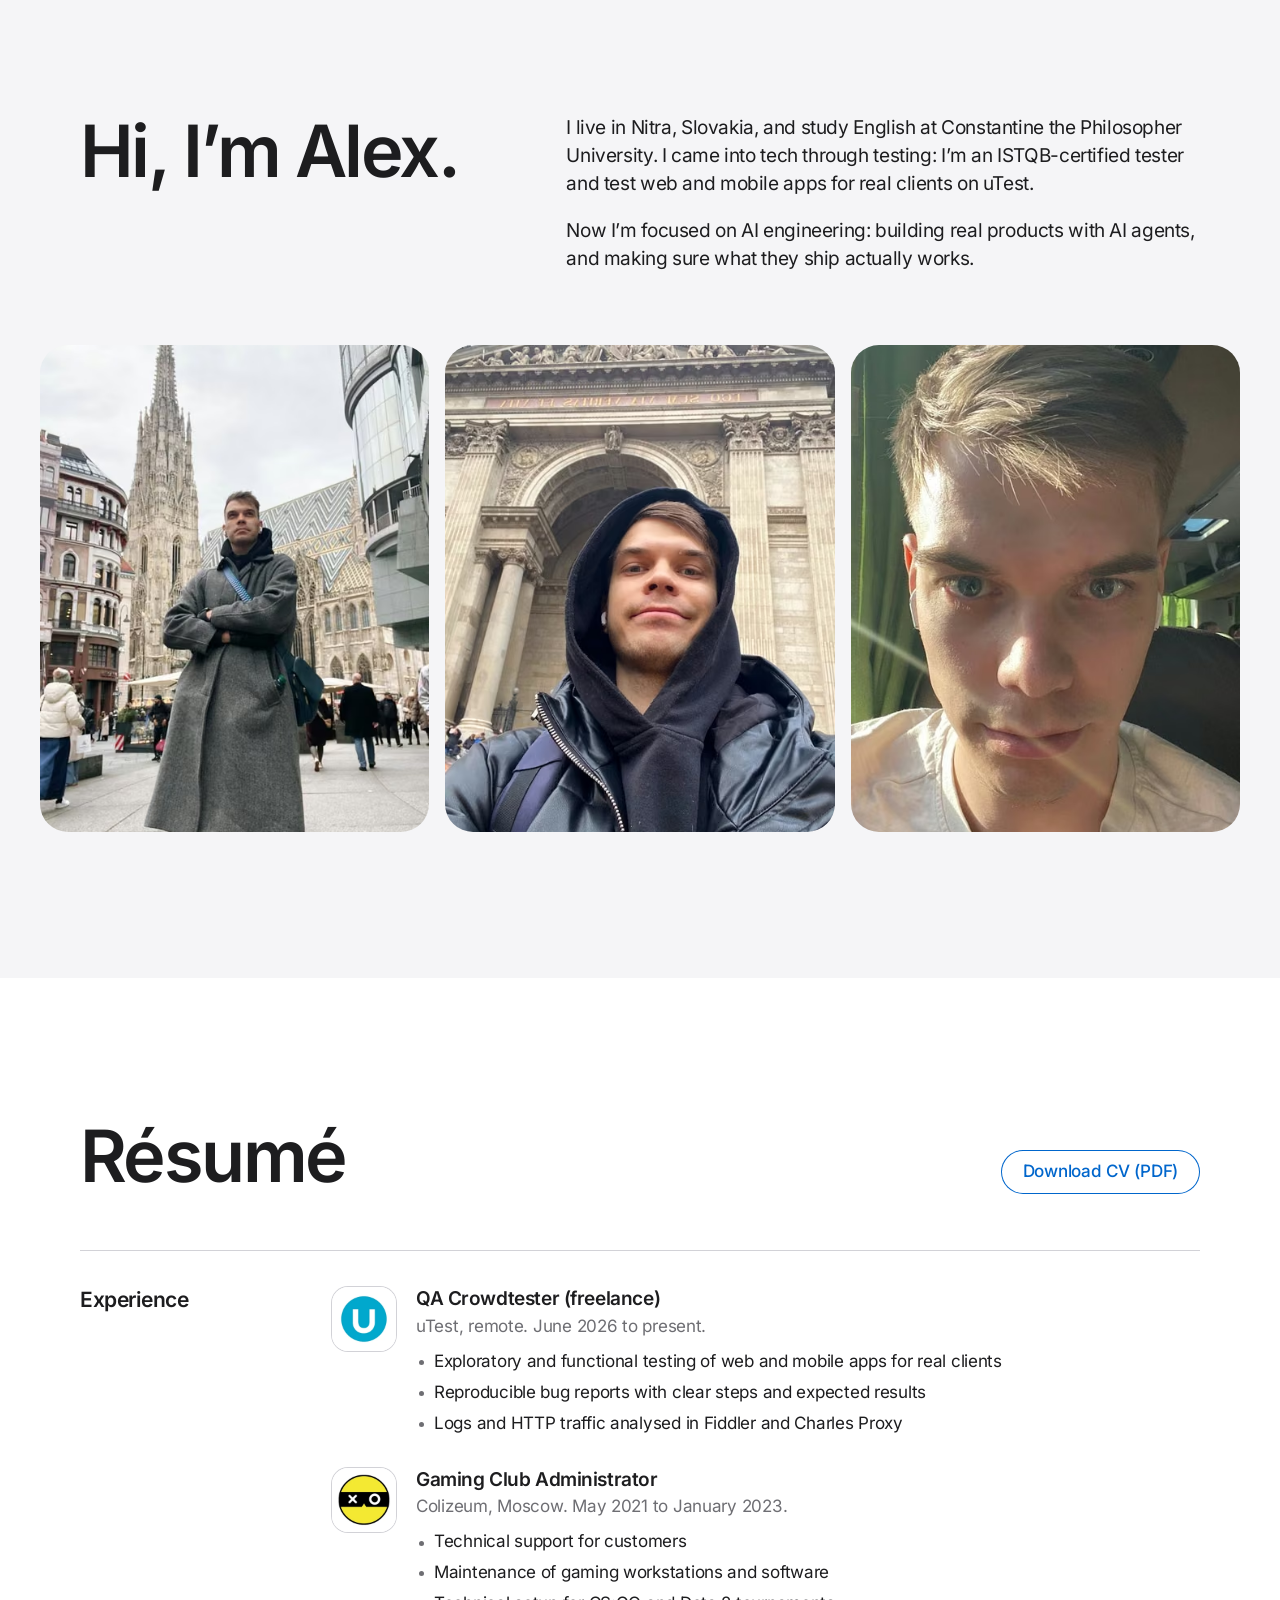
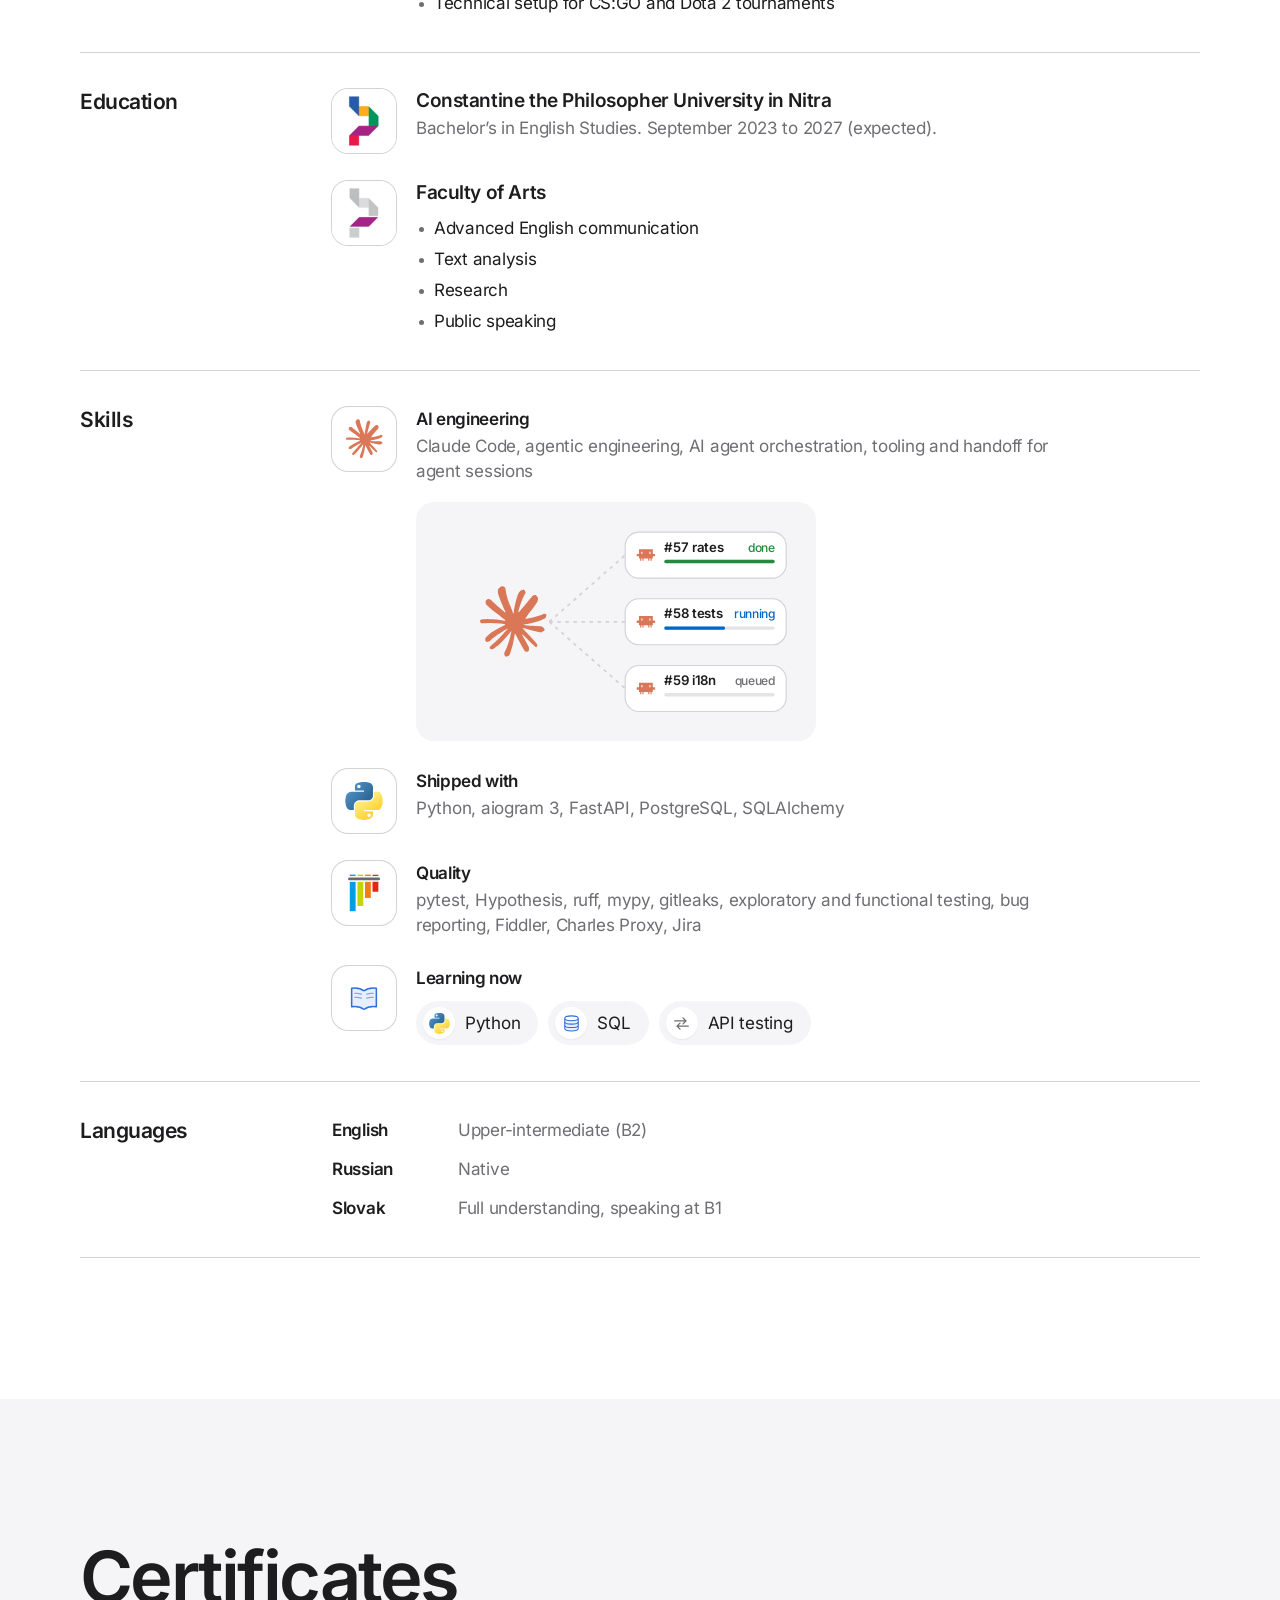
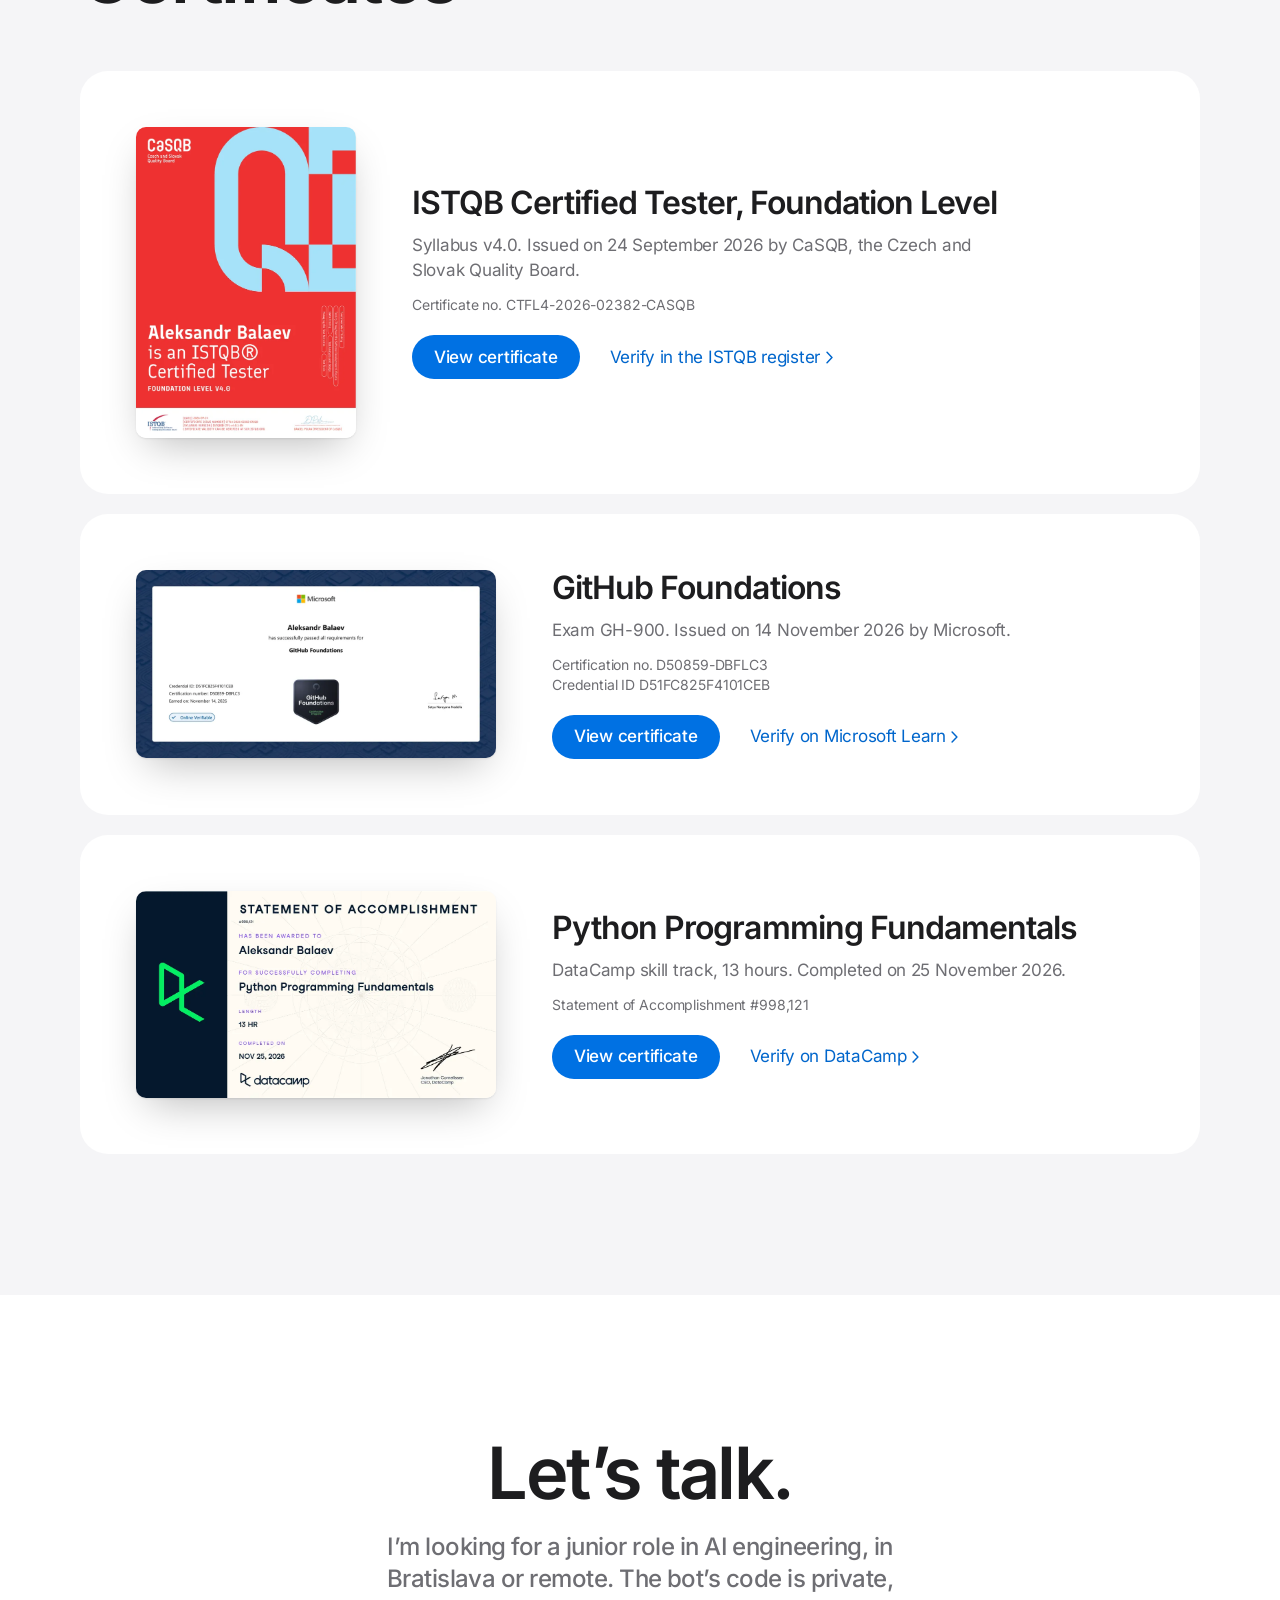
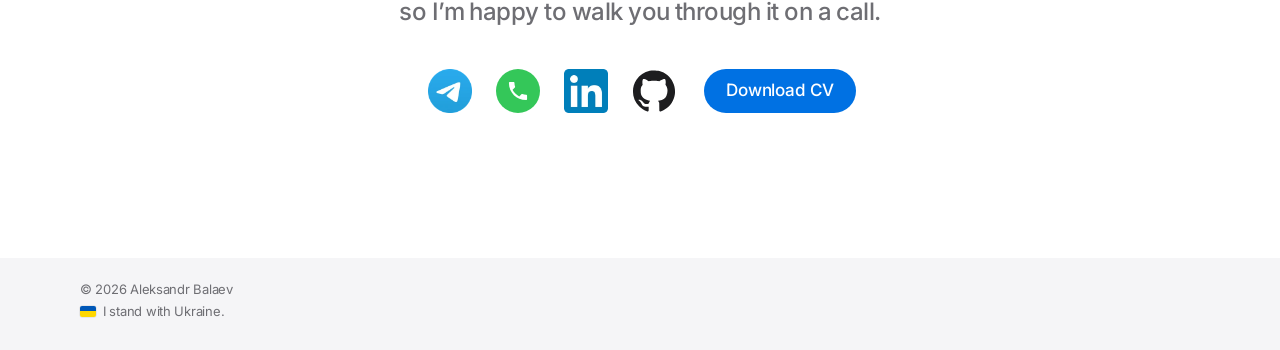
==== commit dcaf8aec: "Certificates: add DataCamp Python Programming Fundamentals A third card under GitHub Foundations, bu" ====
--- a/index.html
+++ b/index.html
@@ -56,6 +56,14 @@
         "recognizedBy": { "@type": "Organization", "name": "Microsoft" },
         "dateCreated": "2026-11-14",
         "url": "https://learn.microsoft.com/en-us/users/aleksandrbalaev-6905/credentials/certification/github-foundations"
+      },
+      {
+        "@type": "EducationalOccupationalCredential",
+        "name": "Python Programming Fundamentals",
+        "credentialCategory": "certificate",
+        "recognizedBy": { "@type": "Organization", "name": "DataCamp" },
+        "dateCreated": "2026-11-25",
+        "url": "https://www.datacamp.com/statement-of-accomplishment/track/28e94e37469fa84b6f0ae58c47fc95ac8f39032d"
       }
     ],
     "sameAs": [
@@ -499,6 +507,23 @@
               </div>
             </div>
           </article>
+          <article class="cert cert--feature cert--wide">
+            <a class="cert__thumb" href="assets/docs/DataCamp-Python-Programming-Fundamentals-Aleksandr-Balaev.pdf" aria-label="Open the Python Programming Fundamentals certificate (PDF)">
+              <picture>
+                <source type="image/webp" srcset="assets/img/datacamp-python-certificate.webp">
+                <img src="assets/img/datacamp-python-certificate.jpg" width="1080" height="623" alt="" loading="lazy" decoding="async">
+              </picture>
+            </a>
+            <div>
+              <h3 class="cert__title">Python Programming Fundamentals</h3>
+              <p class="cert__text">DataCamp skill track, 13 hours. Completed on 25 November 2026.</p>
+              <p class="cert__id small">Statement of Accomplishment #998,121</p>
+              <div class="actions">
+                <a class="btn" href="assets/docs/DataCamp-Python-Programming-Fundamentals-Aleksandr-Balaev.pdf">View certificate</a>
+                <a class="more" href="https://www.datacamp.com/statement-of-accomplishment/track/28e94e37469fa84b6f0ae58c47fc95ac8f39032d" rel="noopener">Verify on DataCamp</a>
+              </div>
+            </div>
+          </article>
         </div>
       </div>
     </section>
